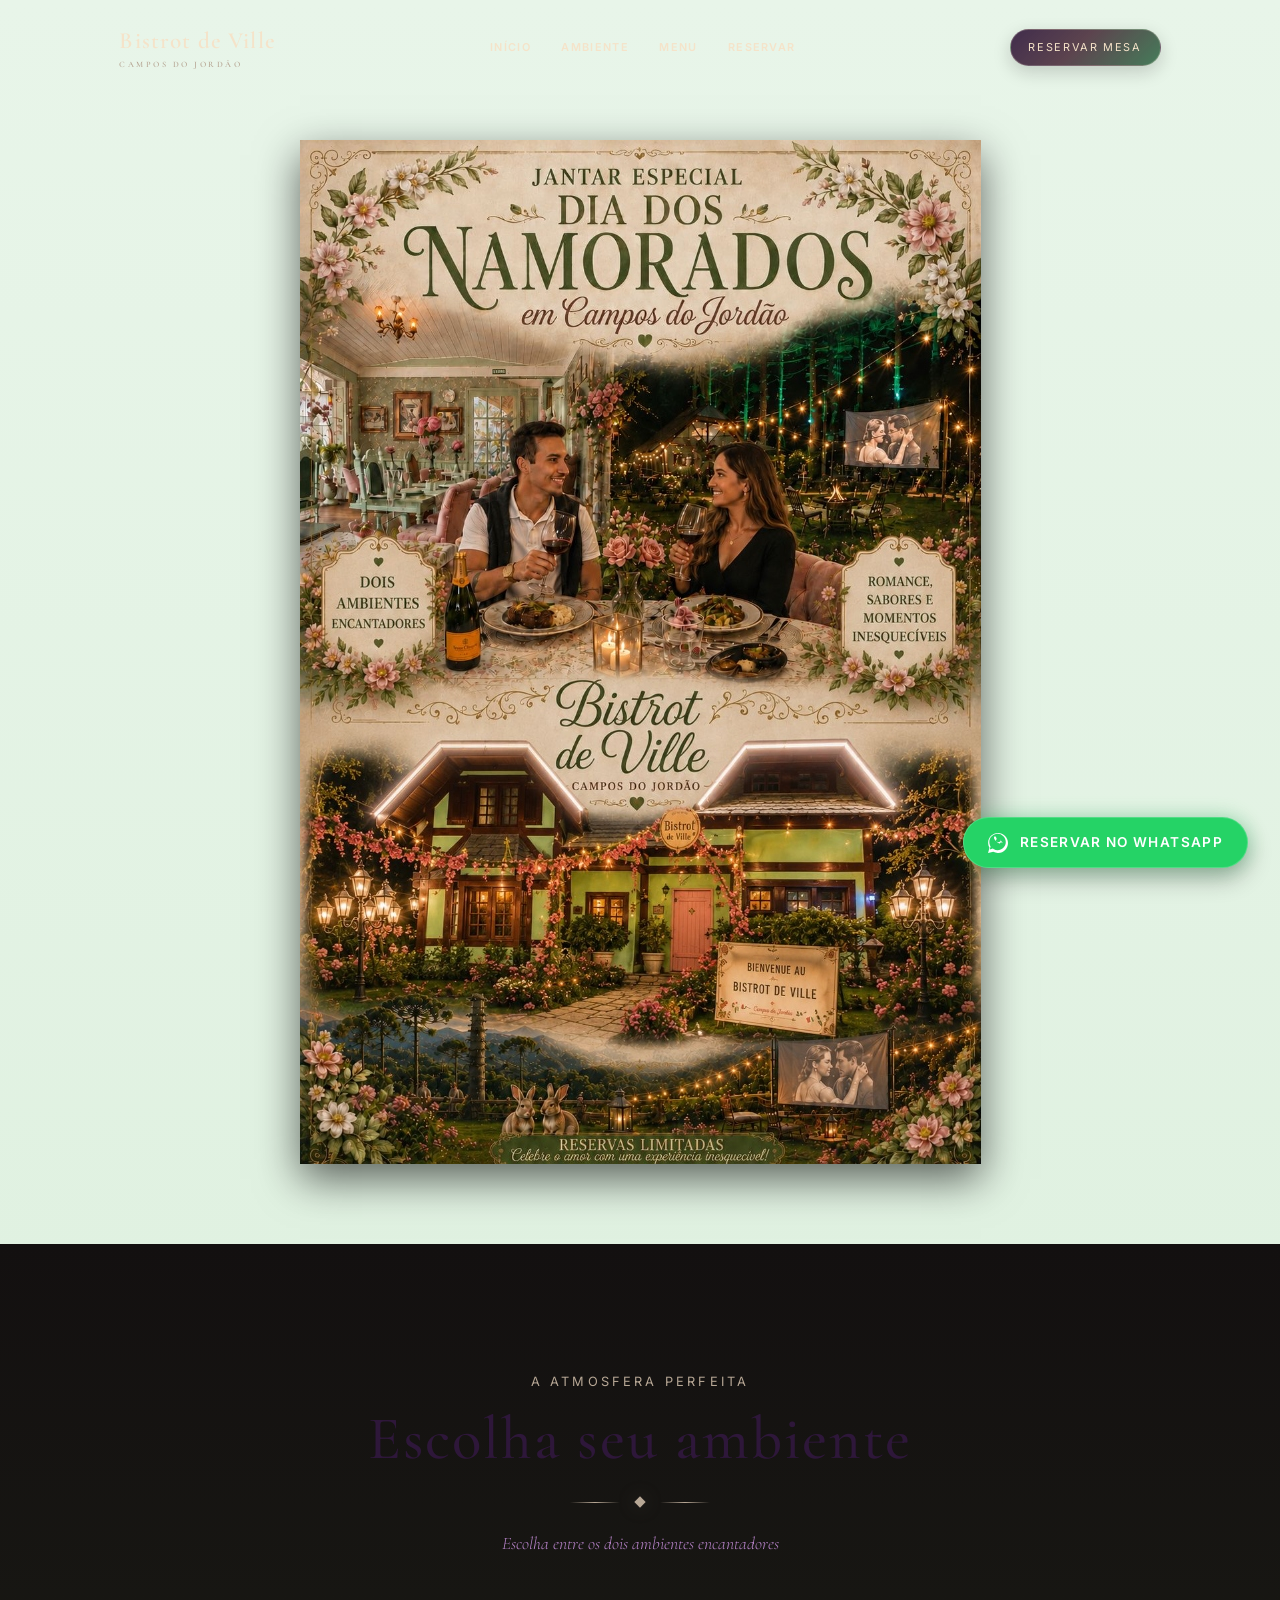
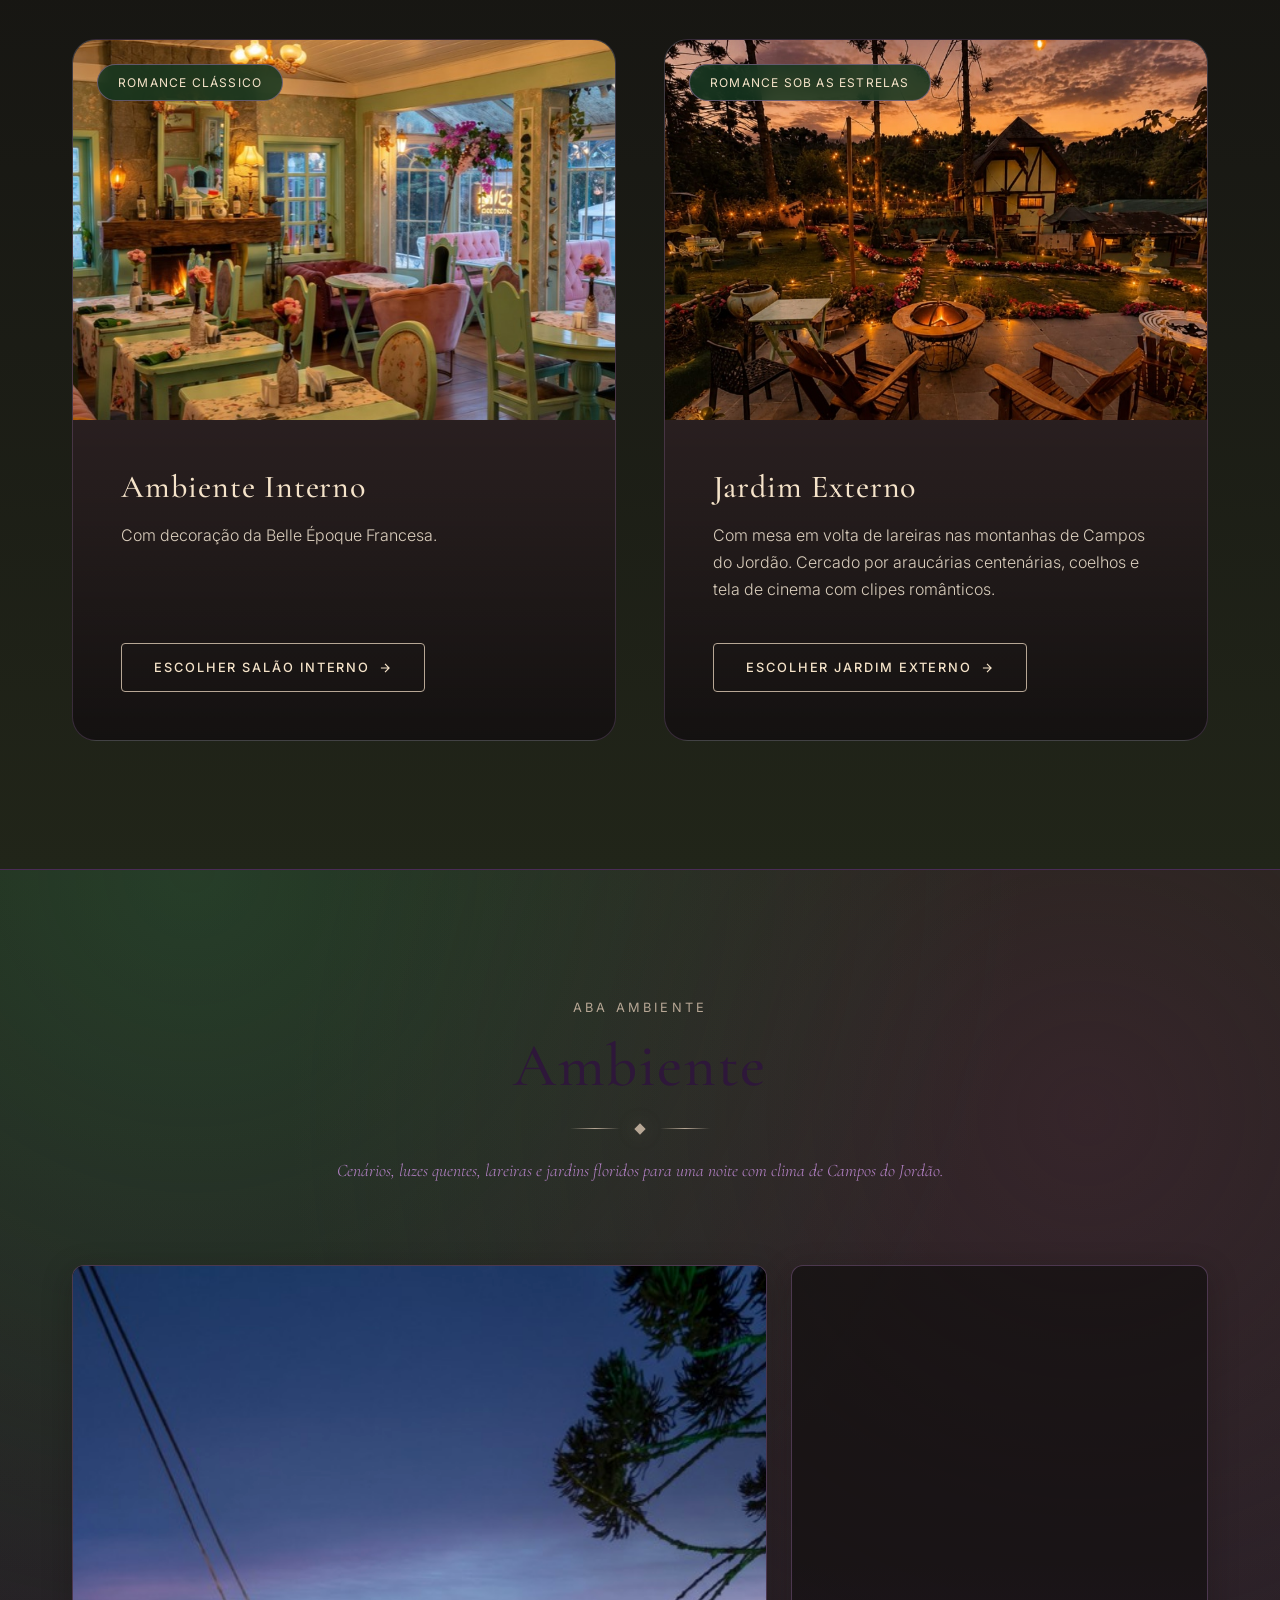
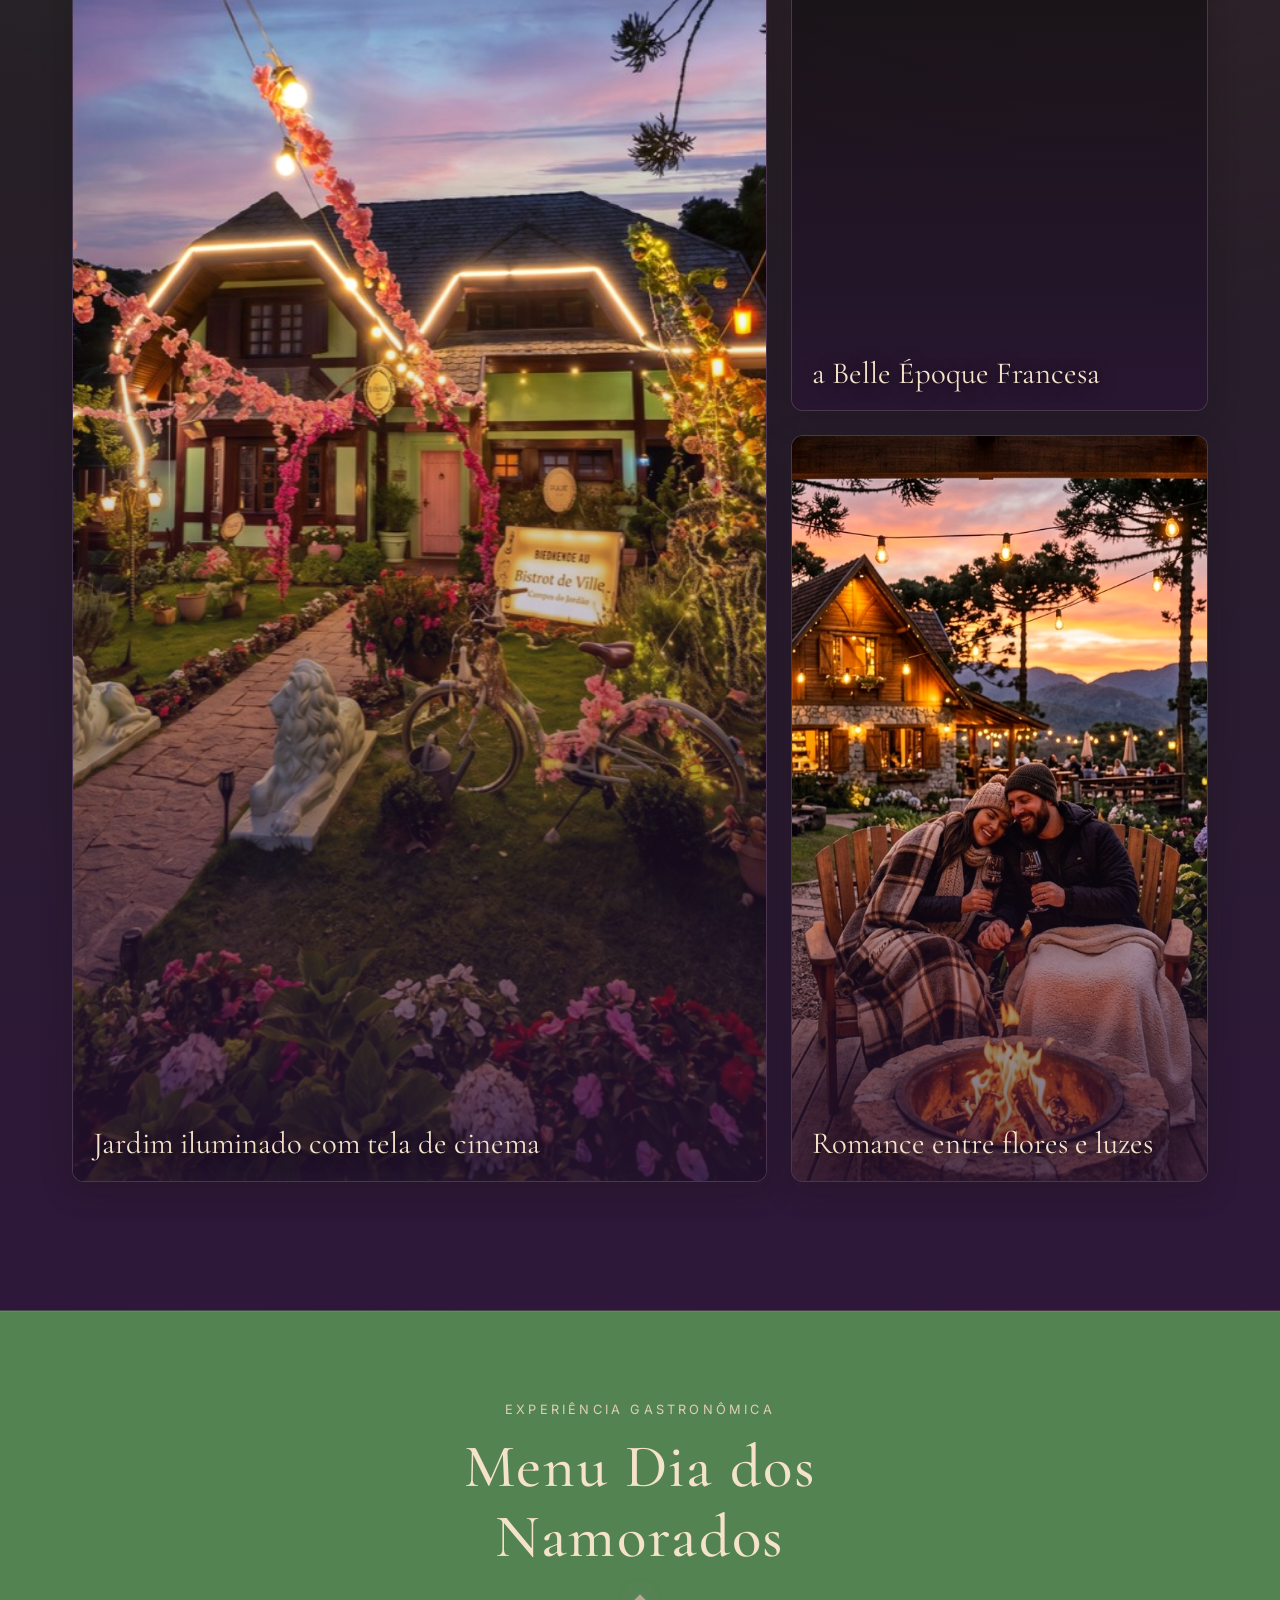
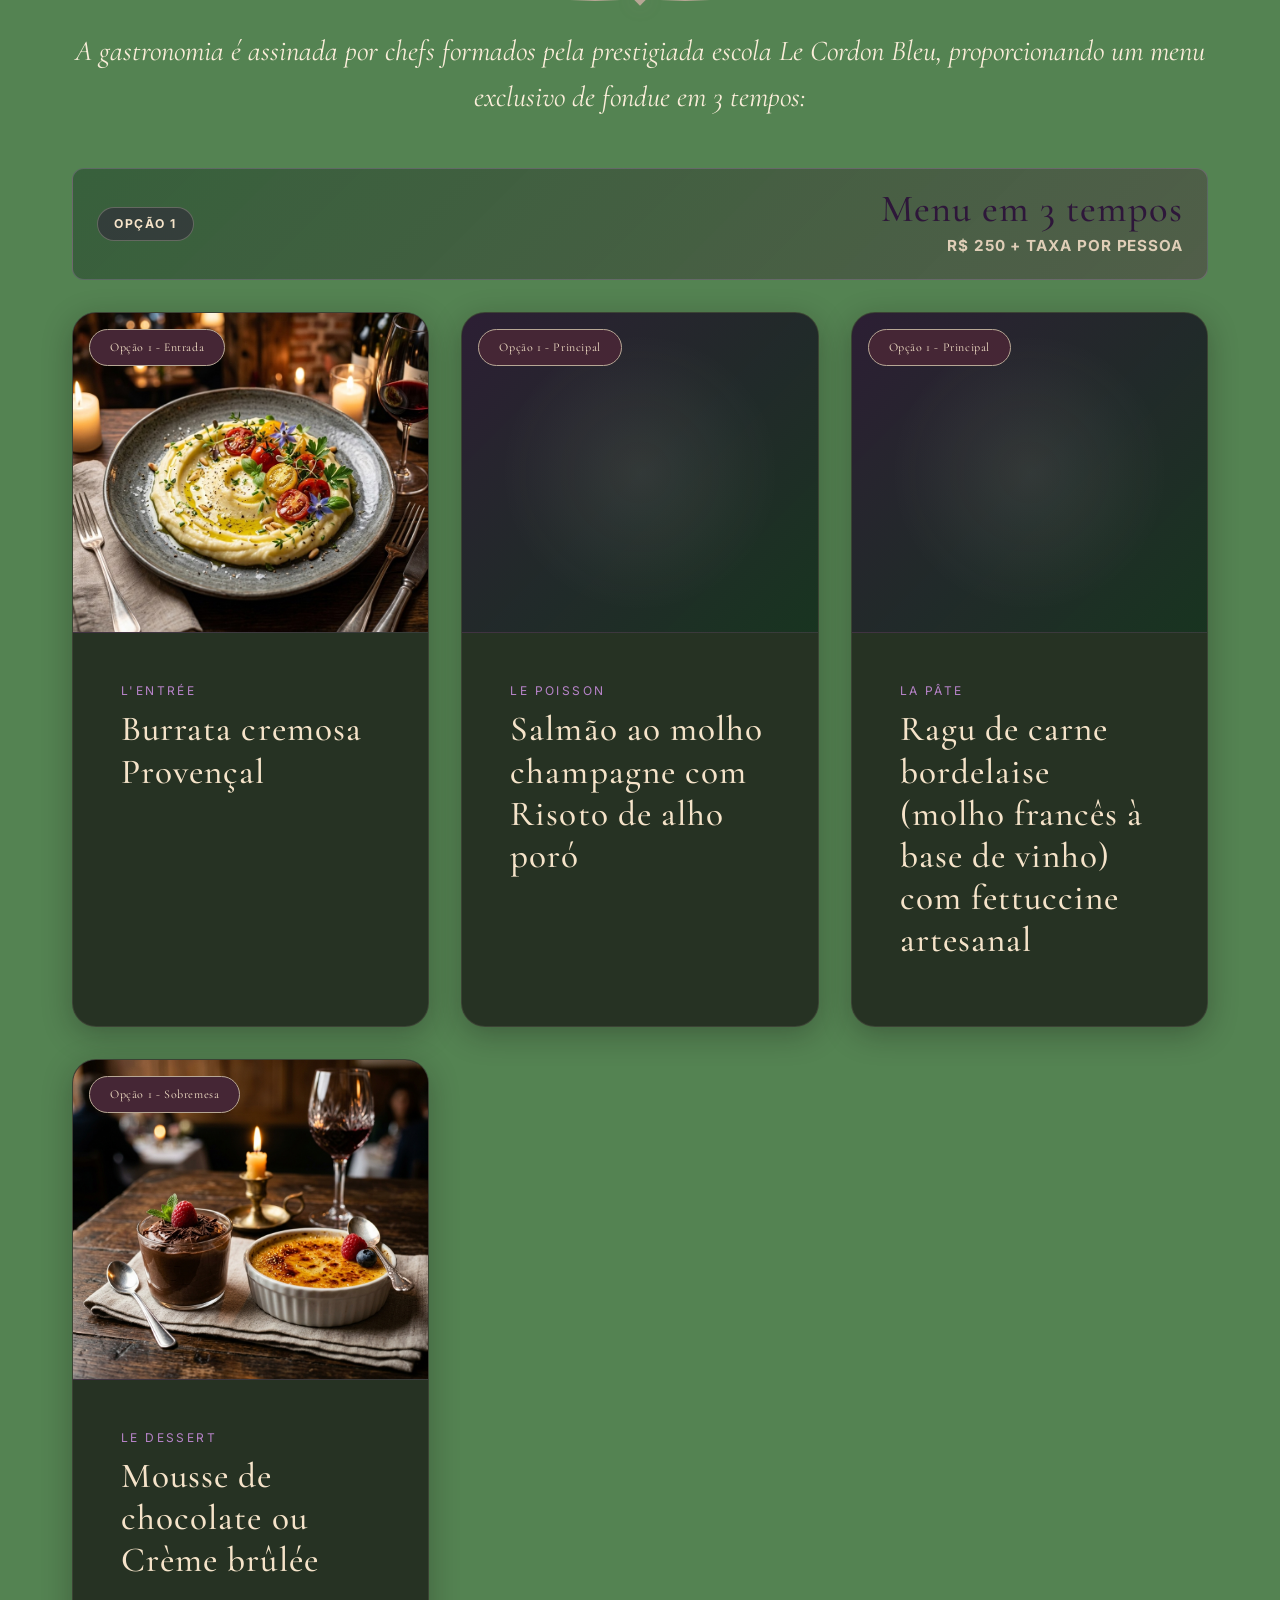
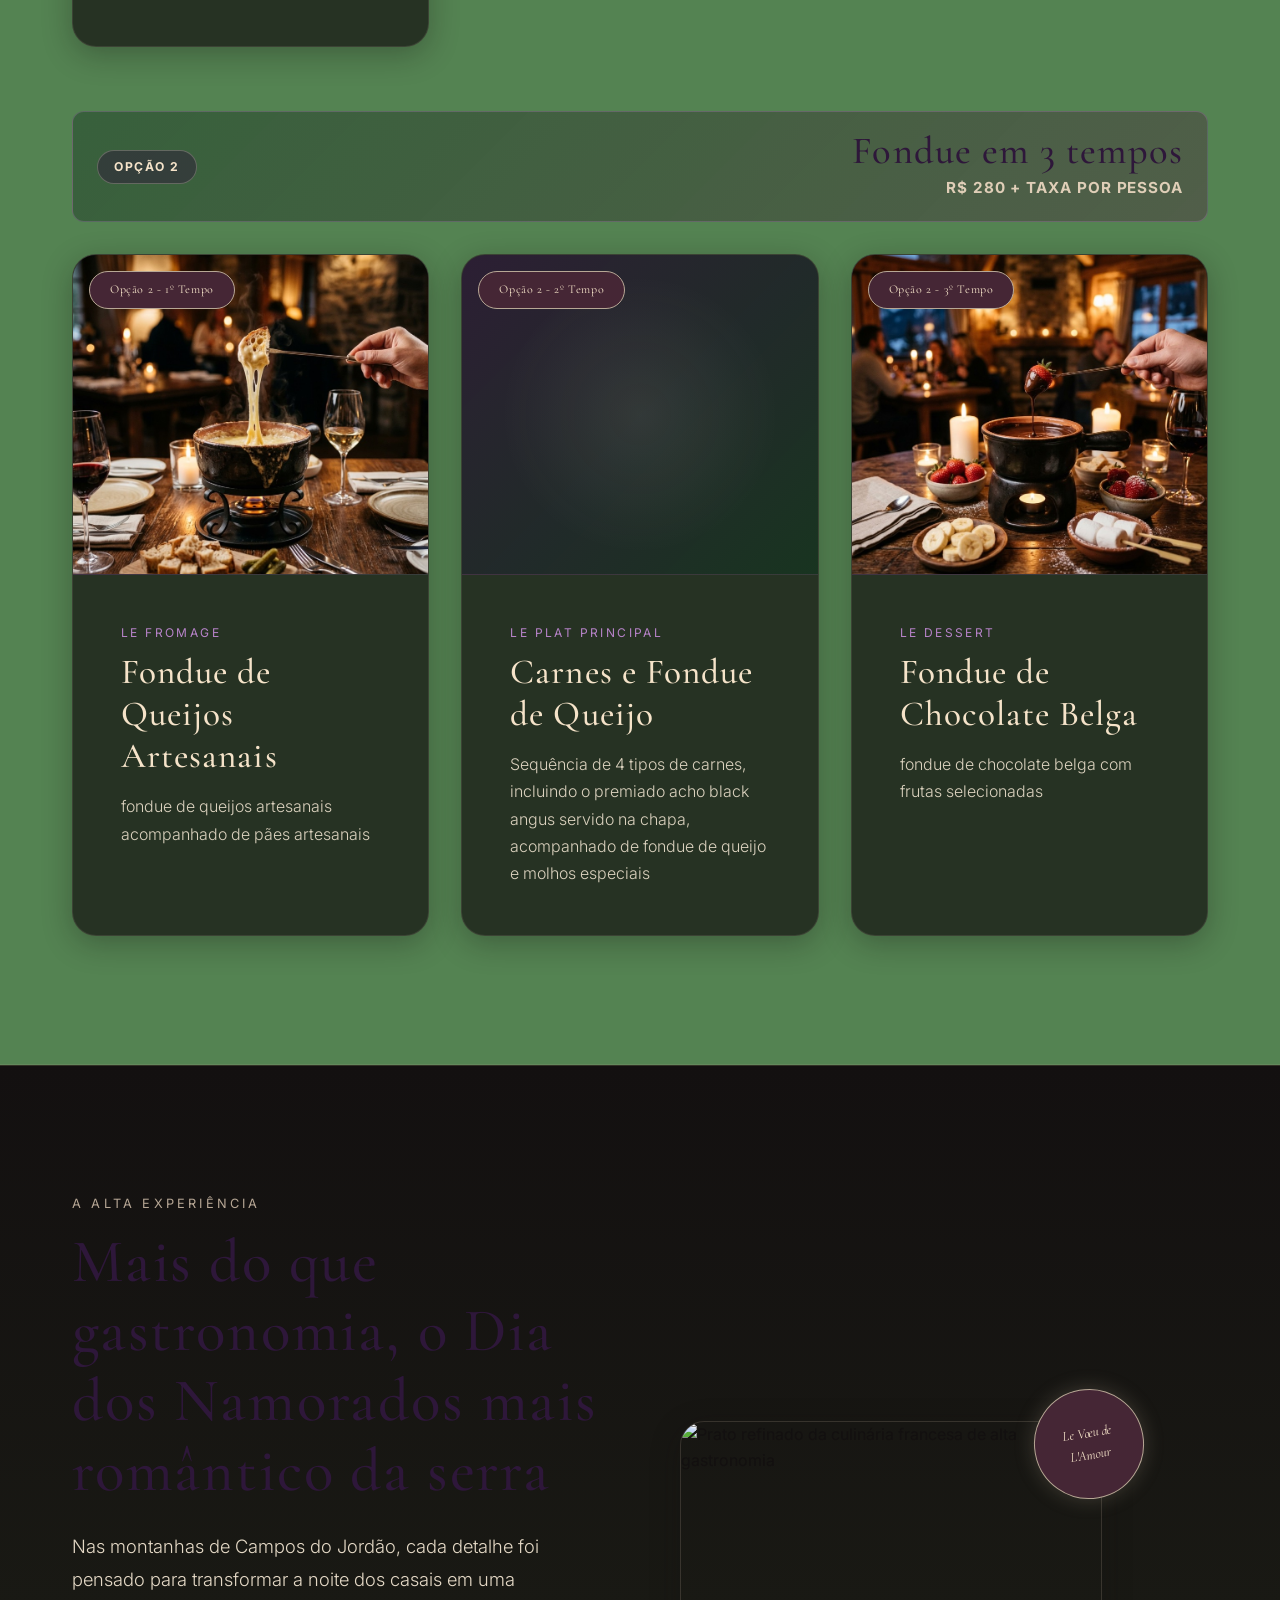
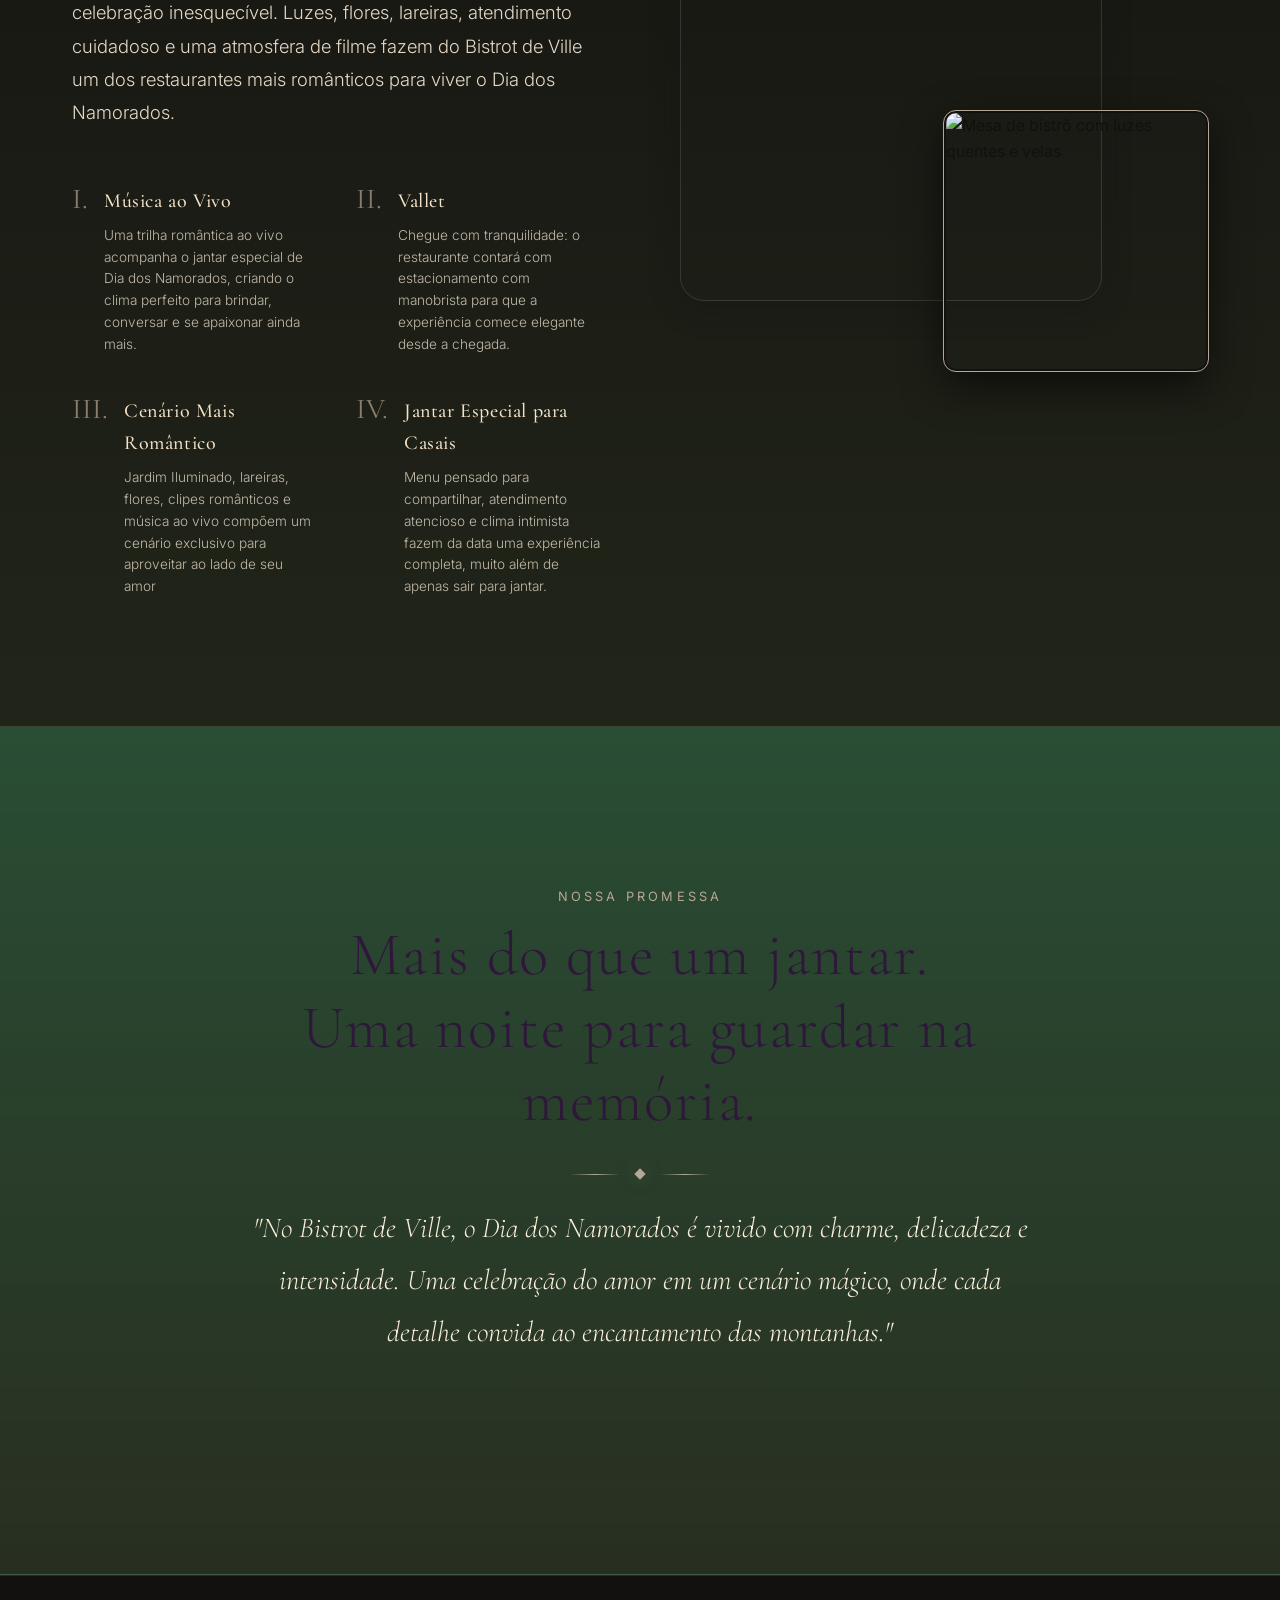
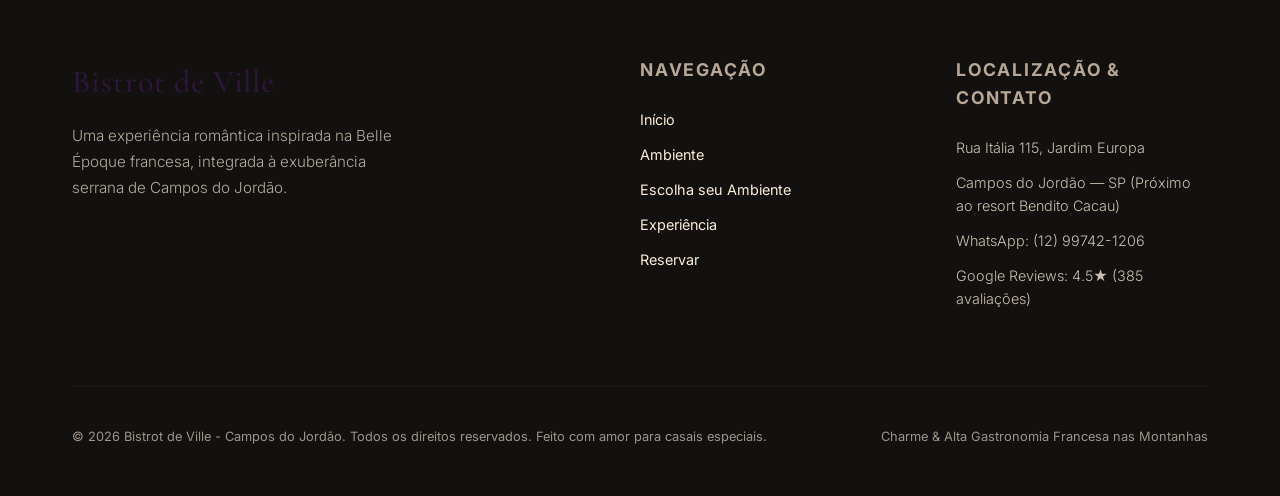
==== index.html @ 3bfc1c20 "content: update option 2 menu descriptions exactly as requested by client" ====
<!DOCTYPE html>
<html lang="pt-BR">

<head>
  <meta charset="UTF-8">
  <meta name="viewport" content="width=device-width, initial-scale=1.0">
  <meta name="description"
    content="Celebre o amor no Bistrot de Ville em Campos do Jordão. Jantar exclusivo de Dia dos Namorados com menu sofisticado francês, lareiras ao ar livre e ambientes encantadores. Garanta sua mesa.">
  <meta name="keywords"
    content="Bistrot de Ville, Campos do Jordão, Dia dos Namorados, Jantar Romântico, Restaurante Francês, Jantar de Casal, Reservas Bistrô">
  <meta name="author" content="Bistrot de Ville">
  <title>Dia dos Namorados no Bistrot de Ville — Campos do Jordão | Jantar Romântico Premium</title>

  <!-- Favicon -->
  <link rel="icon" type="image/png"
    href="data:image/svg+xml,<svg xmlns=%22http://www.w3.org/2000/svg%22 viewBox=%220 0 100 100%22><text y=%22.9em%22 font-size=%2290%22>🍷</text></svg>">

  <!-- CSS Stylesheet -->
  <link rel="stylesheet" href="styles.css">
</head>

<body>

  <!-- 1. Floating WhatsApp Contact Widget -->
  <a href="https://wa.me/5512997421206?text=Olá! Gostaria de reservar uma mesa para o jantar especial de Dia dos Namorados no Bistrot de Ville."
    class="whatsapp-widget" target="_blank" rel="noopener noreferrer" aria-label="Reservar mesa via WhatsApp"
    id="whatsappFloatingBtn">
    <svg class="whatsapp-icon" viewBox="0 0 24 24">
      <path
        d="M.057 24l1.687-6.163c-1.041-1.804-1.588-3.849-1.587-5.946C.06 5.348 5.397.01 12.008.01c3.202.001 6.212 1.246 8.477 3.514 2.266 2.268 3.507 5.28 3.505 8.484-.004 6.657-5.34 11.997-11.953 11.997-2.005-.001-3.973-.504-5.714-1.465L0 24zm6.59-4.846c1.6.95 3.188 1.449 4.825 1.451 5.436 0 9.86-4.42 9.864-9.852.002-2.63-1.023-5.101-2.887-6.967a9.741 9.741 0 0 0-6.972-2.883c-5.433 0-9.854 4.417-9.858 9.853-.002 2.062.54 3.738 1.493 5.34l-.988 3.606 3.692-.969zm11.233-6.993c-.3-.149-1.772-.875-2.046-.975-.274-.1-.474-.149-.674.15-.2.299-.774.975-.949 1.174-.175.199-.349.224-.649.075-.3-.15-1.265-.466-2.41-1.487-.893-.796-1.495-1.778-1.67-2.078-.175-.3-.018-.462.13-.61.134-.133.3-.349.449-.524.149-.175.199-.299.299-.499.1-.2.05-.375-.025-.524-.075-.15-.674-1.622-.924-2.224-.244-.589-.493-.509-.674-.518-.175-.008-.375-.01-.575-.01-.2 0-.524.075-.798.374-.274.3-.1.774-.1 1.623 0 .85.619 1.67.706 1.799.088.13 1.218 1.861 2.951 2.61.412.178.734.284.984.364.414.133.79.115 1.089.07.332-.05 1.772-.724 2.022-1.399.25-.674.25-1.248.175-1.398-.075-.149-.274-.249-.574-.398z" />
    </svg>
    <span class="whatsapp-text">Reservar no WhatsApp</span>
  </a>

  <!-- 2. Header & Navigation -->
  <header>
    <div class="container">
      <div class="logo">
        Bistrot de Ville
        <span>Campos do Jordão</span>
      </div>
      <nav class="main-nav" aria-label="Navegação principal">
        <a href="#heroSection">Início</a>
        <a href="#ambienteSection">Ambiente</a>
        <a href="#menuSection">Menu</a>
        <a href="#ambientSection">Reservar</a>
      </nav>
      <button class="btn-nav-reserve js-open-modal" id="navReserveBtn" data-ambient="Belle Époque (Interno)">
        Reservar Mesa
      </button>
    </div>
  </header>

  <!-- 3. Hero Section (First Fold) -->
  <section class="hero" id="heroSection">
    <div class="container" style="padding: 0; display: flex; justify-content: center;">
      <img src="assets/optimized/hero-poster.jpg" alt="Jantar Especial Dia dos Namorados em Campos do Jordão"
        class="hero-poster">
    </div>
  </section>

  <!-- 4. "Escolha seu Ambiente" Section -->
  <section class="section section-ambients reveal" id="ambientSection">
    <div class="container">
      <div class="section-title-wrapper">
        <span class="section-tag">A Atmosfera Perfeita</span>
        <h2>Escolha seu ambiente</h2>
        <div class="ornament">
          <div class="ornament-diamond"></div>
        </div>
        <p class="section-desc">
          Escolha entre os dois ambientes encantadores
        </p>
      </div>

      <div class="ambient-grid">
        <!-- Ambient 1: Belle Époque Classique -->
        <article class="ambient-card" id="ambientCardInternal">
          <div class="ambient-image-wrapper">
            <span class="ambient-badge">Romance Clássico</span>
            <img loading="lazy" decoding="async" src="assets/optimized/salao-belle-epoque.jpg"
              alt="Salão interno Belle Époque do Bistrot de Ville com lareira, lustres e mesas românticas"
              class="ambient-img">
          </div>
          <div class="ambient-content">
            <h3>Ambiente Interno</h3>
            <p class="ambient-description">
              Com decoração da Belle Époque Francesa.
            </p>
            <button class="btn-secondary js-open-modal" data-ambient="Belle Époque (Interno)" id="reserveInternalBtn">
              Escolher Salão Interno
              <svg viewBox="0 0 24 24">
                <path d="M5 12h14M12 5l7 7-7 7" />
              </svg>
            </button>
          </div>
        </article>

        <!-- Ambient 2: Garden Cozy Terrace with Fireplaces -->
        <article class="ambient-card" id="ambientCardExternal">
          <div class="ambient-image-wrapper">
            <span class="ambient-badge">Romance Sob as Estrelas</span>
            <img loading="lazy" decoding="async" src="assets/optimized/novo-jardim-externo.jpg"
              alt="Jardim com lareira do Bistrot de Ville ao pôr do sol, luzes e flores" class="ambient-img">
          </div>
          <div class="ambient-content">
            <h3>Jardim Externo</h3>
            <p class="ambient-description">
              Com mesa em volta de lareiras nas montanhas de Campos do Jordão. Cercado por araucárias centenárias,
              coelhos e tela de cinema com clipes românticos.
            </p>
            <button class="btn-secondary js-open-modal" data-ambient="Jardim com Lareira (Externo)"
              id="reserveExternalBtn">
              Escolher Jardim Externo
              <svg viewBox="0 0 24 24">
                <path d="M5 12h14M12 5l7 7-7 7" />
              </svg>
            </button>
          </div>
        </article>
      </div>
    </div>
  </section>

  <!-- 5. Aba Ambiente: Galeria de Imagens -->
  <section class="section section-ambiente-gallery reveal" id="ambienteSection">
    <div class="container">
      <div class="section-title-wrapper">
        <span class="section-tag">Aba Ambiente</span>
        <h2>Ambiente</h2>
        <div class="ornament">
          <div class="ornament-diamond"></div>
        </div>
        <p class="section-desc">
          Cenários, luzes quentes, lareiras e jardins floridos para uma noite com clima de Campos do Jordão.
        </p>
      </div>

      <div class="ambiente-gallery">
        <figure class="ambiente-photo ambiente-photo-large">
          <img loading="lazy" decoding="async" src="assets/optimized/ambiente-jardim.jpg"
            alt="Jardim do Bistrot de Ville ao pôr do sol com luzes, flores e lareira central">
          <figcaption>Jardim iluminado com tela de cinema</figcaption>
        </figure>
        <figure class="ambiente-photo">
          <img loading="lazy" decoding="async" src="assets/optimized/ambiente-lareira.jpg"
            alt="Casal brindando vinho em poltronas no jardim com lareira acesa">
          <figcaption>a Belle Époque Francesa</figcaption>
        </figure>
        <figure class="ambiente-photo">
          <img loading="lazy" decoding="async" src="assets/optimized/casal-jardim.jpg"
            alt="Área externa romântica do Bistrot de Ville com casal, flores e luzes">
          <figcaption>Romance entre flores e luzes</figcaption>
        </figure>
      </div>
    </div>
  </section>

  <!-- 5. Menu Especial de Dia dos Namorados -->
  <section class="section section-menu reveal" id="menuSection">
    <div class="container">
      <div class="section-title-wrapper">
        <span class="section-tag">Experiência Gastronômica</span>
        <h2>Menu Dia dos Namorados</h2>
        <div class="ornament">
          <div class="ornament-diamond"></div>
        </div>
      </div>
      <p class="menu-subtitle">A gastronomia é assinada por chefs formados pela prestigiada escola Le Cordon Bleu,
        proporcionando um menu exclusivo de fondue em 3 tempos:</p>

      <div class="menu-region">
        <div class="menu-region-header">
          <span>Opção 1</span>
          <div>
            <h3>Menu em 3 tempos</h3>
            <p>R$ 250 + taxa por pessoa</p>
          </div>
        </div>

        <div class="menu-grid">
          <!-- 1. Entrada (1º Tempo) -->
          <article class="menu-card" id="menuCardEntrada">
            <div class="menu-image-wrapper">
              <span class="menu-course-badge">Opção 1 - Entrada</span>
              <img loading="lazy" decoding="async" src="assets/optimized/entrada.jpg"
                alt="Batata cremosa Provençal servida com tomates cereja assados" class="menu-img">
            </div>
            <div class="menu-content">
              <span class="menu-course-tag">L'Entrée</span>
              <h3>Burrata cremosa Provençal</h3>
            </div>
          </article>

          <!-- 2. Opção de Peixe -->
          <article class="menu-card" id="menuCardSalmao">
            <div class="menu-image-wrapper">
              <span class="menu-course-badge">Opção 1 - Principal</span>
              <img loading="lazy" decoding="async" src="assets/optimized/prato-salmao.jpg"
                alt="Prato de salmão servido com guarnições delicadas" class="menu-img">
            </div>
            <div class="menu-content">
              <span class="menu-course-tag">Le Poisson</span>
              <h3>Salmão ao molho champagne com Risoto de alho poró</h3>
            </div>
          </article>

          <!-- 3. Opção de Massa -->
          <article class="menu-card" id="menuCardRagu">
            <div class="menu-image-wrapper">
              <span class="menu-course-badge">Opção 1 - Principal</span>
              <img loading="lazy" decoding="async" src="assets/optimized/prato-ragu.jpg"
                alt="Massa artesanal ao ragu servida em prato refinado" class="menu-img">
            </div>
            <div class="menu-content">
              <span class="menu-course-tag">La Pâte</span>
              <h3>Ragu de carne bordelaise (molho francês à base de vinho) com fettuccine artesanal</h3>
            </div>
          </article>

          <!-- 4. Sobremesa -->
          <article class="menu-card" id="menuCardSobremesa1">
            <div class="menu-image-wrapper">
              <span class="menu-course-badge">Opção 1 - Sobremesa</span>
              <img loading="lazy" decoding="async" src="assets/sobremesa.png" alt="Mousse de chocolate ou Crème brûlée"
                class="menu-img">
            </div>
            <div class="menu-content">
              <span class="menu-course-tag">Le Dessert</span>
              <h3>Mousse de chocolate ou Crème brûlée</h3>
            </div>
          </article>
        </div>
      </div>

      <div class="menu-region">
        <div class="menu-region-header">
          <span>Opção 2</span>
          <div>
            <h3>Fondue em 3 tempos</h3>
            <p>R$ 280 + taxa por pessoa</p>
          </div>
        </div>

        <div class="menu-grid">

          <!-- 1. Fondue de Queijo -->
          <article class="menu-card" id="menuCardFondueQueijo">
            <div class="menu-image-wrapper">
              <span class="menu-course-badge">Opção 2 - 1º Tempo</span>
              <img loading="lazy" decoding="async" src="assets/optimized/fondue-queijo.jpg"
                alt="Fondue de queijo cremoso servido à mesa" class="menu-img">
            </div>
            <div class="menu-content">
              <span class="menu-course-tag">Le Fromage</span>
              <h3>Fondue de Queijos Artesanais</h3>
              <p class="menu-desc">fondue de queijos artesanais acompanhado de pães artesanais</p>
            </div>
          </article>

          <!-- 2. Prato Principal (2º Tempo) -->
          <article class="menu-card" id="menuCardPrincipal">
            <div class="menu-image-wrapper">
              <span class="menu-course-badge">Opção 2 - 2º Tempo</span>
              <img loading="lazy" decoding="async" src="assets/optimized/prato-carne.jpg"
                alt="Sequência de carnes com ancho black angus na chapa e fondue de queijo" class="menu-img">
            </div>
            <div class="menu-content">
              <span class="menu-course-tag">Le Plat Principal</span>
              <h3>Carnes e Fondue de Queijo</h3>
              <p class="menu-desc">Sequência de 4 tipos de carnes, incluindo o premiado acho black angus servido na chapa, acompanhado de fondue de queijo e molhos especiais</p>
            </div>
          </article>

          <!-- 3. Sobremesa (3º Tempo) -->
          <article class="menu-card" id="menuCardSobremesa">
            <div class="menu-image-wrapper">
              <span class="menu-course-badge">Opção 2 - 3º Tempo</span>
              <img loading="lazy" decoding="async" src="assets/optimized/sobremesa-fondue.jpg"
                alt="Fondue de chocolate belga com frutas selecionadas" class="menu-img">
            </div>
            <div class="menu-content">
              <span class="menu-course-tag">Le Dessert</span>
              <h3>Fondue de Chocolate Belga</h3>
              <p class="menu-desc">fondue de chocolate belga com frutas selecionadas</p>
            </div>
          </article>
        </div>
      </div>
    </div>
  </section>

  <!-- 5. Sensorial Experience Section -->
  <section class="section section-sensorial reveal" id="sensorialSection">
    <div class="container">
      <div class="sensorial-row">

        <!-- Text details -->
        <div class="sensorial-content-side">
          <span class="section-tag">A Alta Experiência</span>
          <h2 class="sensorial-title">Mais do que gastronomia, o Dia dos Namorados mais romântico da serra</h2>
          <p class="sensorial-text">
            Nas montanhas de Campos do Jordão, cada detalhe foi pensado para transformar a noite dos casais em uma
            celebração inesquecível. Luzes, flores, lareiras, atendimento cuidadoso e uma atmosfera de filme fazem do
            Bistrot de Ville um dos restaurantes mais românticos para viver o Dia dos Namorados.
          </p>

          <div class="sensorial-features-grid">
            <div class="sensorial-feature-card">
              <span class="feature-number">I.</span>
              <div class="feature-info">
                <h4>Música ao Vivo</h4>
                <p>Uma trilha romântica ao vivo acompanha o jantar especial de Dia dos Namorados, criando o clima
                  perfeito para brindar, conversar e se apaixonar ainda mais.</p>
              </div>
            </div>

            <div class="sensorial-feature-card">
              <span class="feature-number">II.</span>
              <div class="feature-info">
                <h4>Vallet</h4>
                <p>Chegue com tranquilidade: o restaurante contará com estacionamento com manobrista para que a
                  experiência comece elegante desde a chegada.</p>
              </div>
            </div>

            <div class="sensorial-feature-card">
              <span class="feature-number">III.</span>
              <div class="feature-info">
                <h4>Cenário Mais Romântico</h4>
                <p>Jardim Iluminado, lareiras, flores, clipes românticos e
                  música ao vivo compõem um cenário exclusivo para aproveitar ao lado de seu amor</p>
              </div>
            </div>

            <div class="sensorial-feature-card">
              <span class="feature-number">IV.</span>
              <div class="feature-info">
                <h4>Jantar Especial para Casais</h4>
                <p>Menu pensado para compartilhar, atendimento atencioso e clima intimista fazem da data uma experiência
                  completa, muito além de apenas sair para jantar.</p>
              </div>
            </div>
          </div>
        </div>

        <!-- Visual Collages -->
        <div class="sensorial-media-side">
          <div class="sensorial-image-collage">
            <img loading="lazy" decoding="async"
              src="https://images.unsplash.com/photo-1414235077428-338989a2e8c0?auto=format&fit=crop&q=80&w=1000"
              alt="Prato refinado da culinária francesa de alta gastronomia" class="collage-img-main">
            <img loading="lazy" decoding="async"
              src="https://images.unsplash.com/photo-1543007630-9710e4a00a20?auto=format&fit=crop&q=80&w=800"
              alt="Mesa de bistrô com luzes quentes e velas" class="collage-img-floating">
            <div class="sensorial-badge">
              Le Vœu de L'Amour
            </div>
          </div>
        </div>

      </div>
    </div>
  </section>

  <!-- 6. Emotional Promise Section -->
  <section class="section section-promise reveal" id="promiseSection">
    <div class="container">
      <div class="promise-content">
        <span class="section-tag">Nossa Promessa</span>
        <h3>Mais do que um jantar.<br>Uma noite para guardar na memória.</h3>
        <div class="ornament">
          <div class="ornament-diamond"></div>
        </div>
        <p class="promise-text">
          "No Bistrot de Ville, o Dia dos Namorados é vivido com charme, delicadeza e intensidade. Uma celebração do
          amor em um cenário mágico, onde cada detalhe convida ao encantamento das montanhas."
        </p>
      </div>
    </div>
  </section>

  <!-- 8. Interactive Multi-Step Reservation Modal -->
  <div class="modal-overlay" id="bookingModal" aria-hidden="true" role="dialog">
    <div class="modal-card">
      <button class="modal-close-btn" id="closeModal" aria-label="Fechar formulário de reserva">
        <svg width="24" height="24" fill="none" stroke="currentColor" stroke-width="2" viewBox="0 0 24 24">
          <path d="M18 6L6 18M6 6l12 12" />
        </svg>
      </button>

      <div class="modal-header">
        <h3>Sua Reserva</h3>
        <p>Vivencie momentos únicos nas montanhas</p>

        <!-- Step Indicator dots -->
        <div class="modal-progress">
          <div class="progress-step active" data-step="1">1</div>
          <div class="progress-step" data-step="2">2</div>
          <div class="progress-step" data-step="3">✓</div>
        </div>
      </div>

      <div class="modal-body">

        <!-- STEP 1: Ambient, Date & Guests -->
        <div class="form-step active" data-step="1">
          <div class="form-group">
            <label>Selecione a Experiência Desejada</label>
            <div class="modal-ambient-picker">
              <div class="ambient-option selected" data-ambient="Belle Époque (Interno)" id="pickerInternal">
                <h4>Belle Époque</h4>
                <p>Salão interno sofisticado à luz de velas</p>
              </div>
              <div class="ambient-option" data-ambient="Jardim com Lareira (Externo)" id="pickerExternal">
                <h4>Jardim Externo</h4>
                <p>Mesa com lareira ecológica e araucárias</p>
              </div>
            </div>
          </div>

          <div class="form-group">
            <label for="bookingDate">Data de Preferência</label>
            <select id="bookingDate" class="input-style">
              <option value="12 de Junho (Sexta-feira) - Jantar Namorados">12 de Junho (Dia dos Namorados) - ESGOTANDO
              </option>
              <option value="13 de Junho (Sábado) - Jantar Especial">13 de Junho (Jantar Especial de Fim de Semana)
              </option>
            </select>
          </div>

          <div class="form-group">
            <label for="bookingTime">Horário do Jantar</label>
            <select id="bookingTime" class="input-style">
              <option value="19:00">19:00 (Acolhimento ao Pôr do Sol)</option>
              <option value="21:15">21:15 (Jantar sob a luz da lua)</option>
            </select>
          </div>

          <div class="form-group">
            <label for="bookingGuests">Número de Convidados</label>
            <select id="bookingGuests" class="input-style">
              <option value="2 pessoas (Casal)">Apenas Casal (Recomendado)</option>
              <option value="1 pessoa">Mesa individual</option>
              <option value="4 pessoas">Mesa Dupla de Casal (4 pessoas)</option>
            </select>
          </div>
        </div>

        <!-- STEP 2: Contact Info -->
        <div class="form-step" data-step="2">
          <div class="form-group">
            <label for="userName">Nome Completo</label>
            <input type="text" id="userName" class="input-style" placeholder="Digite seu nome completo" required>
          </div>

          <div class="form-group">
            <label for="userPhone">WhatsApp de Contato</label>
            <input type="tel" id="userPhone" class="input-style" placeholder="(00) 90000-0000" required>
          </div>

          <div class="form-group">
            <label for="userWishes">Solicitação Especial ou Alergias (Opcional)</label>
            <textarea id="userWishes" class="input-style" rows="3"
              placeholder="Ex: Pedido de casamento surpresa, intolerância a glúten, preferência por mesa de canto..."></textarea>
          </div>
        </div>

        <!-- STEP 3: Reservation Confirmed Screen -->
        <div class="form-step" data-step="3">
          <div class="success-screen">
            <div class="success-icon">
              <svg width="32" height="32" fill="none" stroke="currentColor" stroke-width="2.5" viewBox="0 0 24 24">
                <path d="M20 6L9 17l-5-5" />
              </svg>
            </div>
            <h4>Demande Reçue!</h4>
            <p>Sua pré-reserva romântica para o Dia dos Namorados foi recebida com sucesso e enviada ao nosso Maître d'.
            </p>

            <div class="booking-summary">
              <div class="summary-row">
                <span class="summary-label">Convidado:</span>
                <span class="summary-val" id="receiptName">Mateus Lima</span>
              </div>
              <div class="summary-row">
                <span class="summary-label">WhatsApp:</span>
                <span class="summary-val" id="receiptPhone">(11) 99999-9999</span>
              </div>
              <div class="summary-row">
                <span class="summary-label">Atmosfera:</span>
                <span class="summary-val" id="receiptAmbient">Jardim Externo</span>
              </div>
              <div class="summary-row">
                <span class="summary-label">Horário:</span>
                <span class="summary-val" id="receiptTime">19:30</span>
              </div>
            </div>

            <p style="font-size: 0.85rem; color: var(--dourado);">
              Entraremos em contato via WhatsApp nas próximas 2 horas para formalizar o envio do convite e validar os
              detalhes do seu menu de 5 tempos. Prepare-se para uma noite mágica.
            </p>
          </div>
        </div>

      </div>

      <!-- Modal Actions Footer -->
      <div class="modal-footer" id="modalFooter">
        <button class="btn-back" id="btnBack" style="display: none;">Voltar</button>
        <button class="btn-primary btn-next" id="btnNext">Próximo Passo</button>
      </div>
    </div>
  </div>

  <!-- 9. Footer Section -->
  <footer>
    <div class="container">
      <div class="footer-grid">
        <div class="footer-brand">
          <h4>Bistrot de Ville</h4>
          <p>
            Uma experiência romântica inspirada na Belle Époque francesa, integrada à exuberância serrana de Campos do
            Jordão.
          </p>
        </div>

        <div class="footer-links">
          <h5>Navegação</h5>
          <ul>
            <li><a href="#heroSection">Início</a></li>
            <li><a href="#ambienteSection">Ambiente</a></li>
            <li><a href="#ambientSection">Escolha seu Ambiente</a></li>
            <li><a href="#sensorialSection">Experiência</a></li>
            <li><a href="#ambientSection">Reservar</a></li>
          </ul>
        </div>

        <div class="footer-contact">
          <h5>Localização & Contato</h5>
          <p>Rua Itália 115, Jardim Europa</p>
          <p>Campos do Jordão — SP (Próximo ao resort Bendito Cacau)</p>
          <p>WhatsApp: (12) 99742-1206</p>
          <p>Google Reviews: 4.5★ (385 avaliações)</p>
        </div>
      </div>

      <div class="footer-bottom">
        <p>&copy; 2026 Bistrot de Ville - Campos do Jordão. Todos os direitos reservados. Feito com amor para casais
          especiais.</p>
        <p>Charme & Alta Gastronomia Francesa nas Montanhas</p>
      </div>
    </div>
  </footer>

  <!-- JS Logic -->
  <script src="app.js"></script>
</body>

</html>
---- styles.css ----
/* 
   Bistrot de Ville - Campos do Jordão
   Premium Valentine's Day Campaign Landing Page Stylesheet
   Designed with custom high-end aesthetics, French editorial typography, and romantic gold & velvet tones.
*/

/* --- Google Fonts --- */
@import url('https://fonts.googleapis.com/css2?family=Cormorant+Garamond:ital,wght@0,300;0,400;0,500;0,600;0,700;1,300;1,400;1,500;1,600&family=Inter:wght@300;400;500;600;700&display=swap');

/* --- Custom Variables & Theme --- */
:root {
  /* Color Palette */
  --creme-papel: #F5E3C9;
  --creme-claro: #FAEDD9;
  --verde-bistro-escuro: #212519;
  --verde-frances: #12351F;
  --verde-jardim: #2F6B45;
  --verde-oliva: #6F654F;
  --roxo-romantico: #452635;
  --roxo-lavanda: #B783C9;
  --roxo-profundo: #2E173A;
  --marrom-paris: #5E4B3E;
  --preto-vinho: #131010;
  --dourado: #B7A795;
  --dourado-brilhante: #DFCEB7;
  
  /* Fonts */
  --font-serif: 'Cormorant Garamond', Georgia, serif;
  --font-sans: 'Inter', -apple-system, BlinkMacSystemFont, "Segoe UI", Roboto, Helvetica, Arial, sans-serif;
  
  /* Spacing & Borders */
  --radius-sm: 4px;
  --radius-md: 12px;
  --radius-lg: 24px;
  --transition-smooth: all 0.4s cubic-bezier(0.16, 1, 0.3, 1);
  --shadow-warm: 0 8px 30px rgba(19, 16, 16, 0.3);
  --shadow-glow: 0 0 20px rgba(183, 167, 149, 0.25);
}

/* --- Base Resets & Global Styles --- */
*, *::before, *::after {
  box-sizing: border-box;
  margin: 0;
  padding: 0;
}

html {
  scroll-behavior: smooth;
  font-size: 16px;
  background-color: var(--preto-vinho);
  color: var(--creme-claro);
  overflow-x: hidden;
}

body {
  font-family: var(--font-sans);
  line-height: 1.6;
  -webkit-font-smoothing: antialiased;
  background: linear-gradient(180deg, #e8f5e9 0%, #c8e6c9 50%, #a5d6a7 100%);
  color: var(--preto-vinho);
}

h1, h2, h3, h4 {
  font-family: var(--font-serif);
  font-weight: 500;
  letter-spacing: 0.03em;
  color: var(--roxo-profundo);
}

a {
  color: inherit;
  text-decoration: none;
  transition: var(--transition-smooth);
}

button, input, select, textarea {
  font-family: inherit;
}

img {
  max-width: 100%;
  height: auto;
  display: block;
}

.container {
  max-width: 1200px;
  margin: 0 auto;
  padding: 0 2rem;
  position: relative;
  z-index: 2;
}

/* --- Golden Ornaments & Divider --- */
.ornament {
  display: flex;
  align-items: center;
  justify-content: center;
  gap: 1rem;
  margin: 1.5rem 0;
}

.ornament::before, .ornament::after {
  content: '';
  height: 1px;
  width: 50px;
  background: linear-gradient(90deg, transparent, var(--dourado), transparent);
}

.ornament-diamond {
  width: 8px;
  height: 8px;
  background-color: var(--dourado);
  transform: rotate(45deg);
  box-shadow: var(--shadow-glow);
}

/* --- Interactive Floating WhatsApp Widget --- */
.whatsapp-widget {
  position: fixed;
  bottom: 2rem;
  right: 2rem;
  z-index: 100;
  background: #25d366; /* Standard WhatsApp Green for maximum brand recognition */
  color: #ffffff;
  padding: 0.85rem 1.5rem;
  border-radius: 50px;
  display: flex;
  align-items: center;
  gap: 0.75rem;
  box-shadow: 0 10px 25px rgba(0, 0, 0, 0.3), 0 0 20px rgba(37, 211, 102, 0.3);
  cursor: pointer;
  transition: var(--transition-smooth);
  border: 1px solid rgba(255, 255, 255, 0.2);
}

.whatsapp-widget:hover {
  transform: translateY(-4px);
  background: #20ba59;
  box-shadow: 0 15px 30px rgba(0, 0, 0, 0.4), 0 0 25px rgba(37, 211, 102, 0.5);
  color: #ffffff;
}

.whatsapp-icon {
  width: 20px;
  height: 20px;
  fill: currentColor;
}

.whatsapp-text {
  font-family: var(--font-sans);
  font-size: 0.85rem;
  font-weight: 600;
  text-transform: uppercase;
  letter-spacing: 0.1em;
}

/* --- Header & Navigation --- */
header {
  position: fixed;
  top: 0;
  left: 0;
  width: 100%;
  padding: 1rem 0;
  z-index: 10;
  transition: var(--transition-smooth);
}

header .container {
  display: flex;
  justify-content: space-between;
  align-items: center;
  gap: 1.1rem;
  width: calc(100% - 3rem);
  max-width: 1080px;
  padding: 0.38rem 1.15rem;
  border: 1px solid transparent;
  border-radius: 999px;
  transition: var(--transition-smooth);
}

header.scrolled {
  padding: 0.55rem 0;
}

header.scrolled .container {
  background:
    linear-gradient(135deg, rgba(18, 53, 31, 0.52), rgba(47, 107, 69, 0.3)),
    rgba(250, 237, 217, 0.03);
  border-color: rgba(156, 219, 178, 0.2);
  box-shadow: 0 10px 26px rgba(0, 0, 0, 0.16);
  backdrop-filter: blur(26px) saturate(1.45);
  -webkit-backdrop-filter: blur(26px) saturate(1.45);
}

.logo {
  font-family: var(--font-serif);
  font-size: 1.45rem;
  font-weight: 600;
  letter-spacing: 0.05em;
  color: var(--creme-papel);
  position: relative;
  display: flex;
  flex-direction: column;
}

.logo span {
  font-size: 0.52rem;
  text-transform: uppercase;
  letter-spacing: 0.3em;
  color: var(--dourado);
  margin-top: -2px;
}

.main-nav {
  display: flex;
  align-items: center;
  justify-content: center;
  gap: 0.4rem;
  padding: 0;
  background: transparent;
  border: 1px solid transparent;
  border-radius: 999px;
  backdrop-filter: none;
  transition: var(--transition-smooth);
}

.main-nav a {
  min-height: 30px;
  display: inline-flex;
  align-items: center;
  justify-content: center;
  padding: 0 0.75rem;
  border-radius: 999px;
  color: var(--creme-papel);
  font-size: 0.68rem;
  font-weight: 600;
  letter-spacing: 0.12em;
  text-transform: uppercase;
}

.main-nav a:hover,
.main-nav a:focus-visible {
  background: rgba(183, 131, 201, 0.18);
  color: var(--creme-claro);
}

.btn-nav-reserve {
  font-size: 0.68rem;
  text-transform: uppercase;
  letter-spacing: 0.15em;
  padding: 0.66rem 1.12rem;
  border: 1px solid rgba(250, 237, 217, 0.24);
  background: linear-gradient(135deg, rgba(46, 23, 58, 0.9) 0%, rgba(69, 38, 53, 0.86) 45%, rgba(47, 107, 69, 0.88) 100%);
  color: var(--creme-papel);
  border-radius: 999px;
  cursor: pointer;
  position: relative;
  overflow: hidden;
  transition: var(--transition-smooth);
  box-shadow: 0 6px 18px rgba(19, 16, 16, 0.18);
}

.btn-nav-reserve:hover {
  color: var(--creme-claro);
  border-color: rgba(250, 237, 217, 0.55);
  box-shadow: 0 12px 28px rgba(47, 107, 69, 0.32), var(--shadow-glow);
  transform: translateY(-2px);
}

/* --- Hero Section --- */
.hero {
  position: relative;
  display: flex;
  justify-content: center;
  align-items: center;
  background-color: transparent; /* Allows the body gradient to show */
  padding: 140px 20px 80px 20px; /* Much more spacious padding around the poster */
}

.hero-poster {
  width: 100%;
  max-width: 900px;
  height: auto;
  display: block;
  box-shadow: 0 15px 40px rgba(0,0,0,0.6);
}

.hero-content {
  max-width: 750px;
  text-align: center;
  margin: 0 auto;
  opacity: 0;
  transform: translateY(30px);
  animation: fadeInUp 1.2s forwards 0.2s cubic-bezier(0.16, 1, 0.3, 1);
}

.hero-tagline {
  font-size: 0.9rem;
  text-transform: uppercase;
  letter-spacing: 0.35em;
  color: var(--dourado);
  margin-bottom: 1.5rem;
  display: block;
}

.hero h1.hero-title-main {
  display: flex;
  flex-direction: column;
  gap: 0.3rem;
  margin-bottom: 1.5rem;
  text-shadow: 0 4px 15px rgba(0,0,0,0.6);
}

.hero h1 .title-primary {
  font-size: clamp(3rem, 6vw, 4.8rem);
  font-weight: 400;
  line-height: 1.05;
}

.hero h1 .title-secondary {
  font-family: var(--font-serif);
  font-size: clamp(1.6rem, 3.2vw, 2.4rem);
  font-style: italic;
  font-weight: 300;
  color: var(--dourado-brilhante);
}

.hero-subtitle {
  font-family: var(--font-serif);
  font-size: clamp(1.4rem, 3.5vw, 2.2rem);
  font-style: italic;
  color: var(--roxo-lavanda);
  margin-bottom: 2rem;
  font-weight: 300;
}

.hero-desc {
  font-size: clamp(1rem, 2vw, 1.2rem);
  color: var(--creme-claro);
  margin-bottom: 3rem;
  font-weight: 300;
  opacity: 0.9;
  line-height: 1.7;
}

.hero-cta-container {
  display: flex;
  flex-direction: column;
  align-items: center;
  gap: 1.5rem;
}

.btn-primary {
  font-family: var(--font-sans);
  font-size: 0.95rem;
  text-transform: uppercase;
  letter-spacing: 0.15em;
  font-weight: 600;
  color: var(--creme-claro);
  background: linear-gradient(135deg, var(--verde-jardim) 0%, var(--roxo-romantico) 100%);
  padding: 1.25rem 2.75rem;
  border: none;
  border-radius: var(--radius-sm);
  cursor: pointer;
  box-shadow: 0 10px 30px rgba(0, 0, 0, 0.4), var(--shadow-glow);
  position: relative;
  z-index: 1;
  overflow: hidden;
  transition: var(--transition-smooth);
}

.btn-primary::before {
  content: '';
  position: absolute;
  top: 0;
  left: 0;
  width: 100%;
  height: 100%;
  background: linear-gradient(135deg, var(--roxo-profundo) 0%, var(--verde-frances) 100%);
  color: var(--creme-claro);
  z-index: -1;
  opacity: 0;
  transition: var(--transition-smooth);
}

.btn-primary:hover {
  color: var(--creme-claro);
  transform: translateY(-3px);
  box-shadow: 0 15px 35px rgba(0, 0, 0, 0.5), 0 0 25px rgba(183, 167, 149, 0.4);
}

.btn-primary:hover::before {
  opacity: 1;
}

.btn-primary:active {
  transform: translateY(-1px);
}

.hero-highlights {
  display: flex;
  justify-content: center;
  flex-wrap: wrap;
  gap: 2.5rem;
  margin-top: 3.5rem;
  border-top: 1px solid rgba(183, 167, 149, 0.25);
  padding-top: 2.5rem;
}

.highlight-item {
  display: flex;
  align-items: center;
  gap: 0.75rem;
  font-size: 0.85rem;
  letter-spacing: 0.1em;
  text-transform: uppercase;
  color: var(--creme-papel);
}

.highlight-icon {
  width: 16px;
  height: 16px;
  stroke: var(--dourado);
  stroke-width: 1.5;
  fill: none;
}

/* --- Section Layouts --- */
.section {
  padding: 8rem 0;
  position: relative;
  scroll-margin-top: 7rem;
}

.section-title-wrapper {
  text-align: center;
  max-width: 650px;
  margin: 0 auto 5rem;
}

.section-tag {
  font-size: 0.8rem;
  text-transform: uppercase;
  letter-spacing: 0.25em;
  color: var(--dourado);
  display: block;
  margin-bottom: 0.75rem;
}

.section h2 {
  font-size: clamp(2.5rem, 5vw, 3.8rem);
  line-height: 1.15;
  margin-bottom: 1.5rem;
}

.section-desc {
  font-size: 1.1rem;
  color: var(--roxo-lavanda);
  font-family: var(--font-serif);
  font-style: italic;
  font-weight: 300;
}

/* --- Section: Ambient Choose --- */
.section-ambients {
  background: linear-gradient(180deg, var(--preto-vinho) 0%, var(--verde-bistro-escuro) 100%);
  position: relative;
}

.ambient-grid {
  display: grid;
  grid-template-columns: repeat(2, 1fr);
  gap: 3rem;
  margin-top: 2rem;
}

.ambient-card {
  background: linear-gradient(180deg, rgba(47, 107, 69, 0.18) 0%, rgba(69, 38, 53, 0.38) 50%, rgba(19, 16, 16, 0.92) 100%);
  border: 1px solid rgba(183, 131, 201, 0.22);
  border-radius: var(--radius-lg);
  overflow: hidden;
  display: flex;
  flex-direction: column;
  transition: var(--transition-smooth);
  position: relative;
}

.ambient-card:hover {
  transform: translateY(-8px);
  border-color: var(--dourado);
  box-shadow: var(--shadow-glow);
}

.ambient-image-wrapper {
  height: 380px;
  overflow: hidden;
  position: relative;
}

.ambient-img {
  width: 100%;
  height: 100%;
  object-fit: cover;
  transition: transform 1.2s cubic-bezier(0.16, 1, 0.3, 1);
}

.ambient-card:hover .ambient-img {
  transform: scale(1.08);
}

.ambient-badge {
  position: absolute;
  top: 1.5rem;
  left: 1.5rem;
  background: rgba(18, 53, 31, 0.85); /* verde-frances */
  backdrop-filter: blur(8px);
  border: 1px solid rgba(183, 131, 201, 0.45);
  padding: 0.5rem 1.25rem;
  border-radius: 50px;
  font-size: 0.75rem;
  text-transform: uppercase;
  letter-spacing: 0.1em;
  color: var(--creme-papel);
}

/* --- Section: Ambiente Gallery --- */
.section-ambiente-gallery {
  background:
    radial-gradient(circle at 15% 0%, rgba(47, 107, 69, 0.35), transparent 36%),
    radial-gradient(circle at 85% 12%, rgba(69, 38, 53, 0.55), transparent 38%),
    linear-gradient(180deg, var(--verde-bistro-escuro) 0%, var(--roxo-profundo) 100%);
  border-top: 1px solid rgba(183, 131, 201, 0.2);
  border-bottom: 1px solid rgba(183, 131, 201, 0.2);
}

.ambiente-gallery {
  display: grid;
  grid-template-columns: 1.25fr 0.75fr;
  grid-template-rows: repeat(2, minmax(240px, 1fr));
  gap: 1.5rem;
}

.ambiente-photo {
  position: relative;
  min-height: 280px;
  border-radius: var(--radius-md);
  overflow: hidden;
  border: 1px solid rgba(183, 131, 201, 0.32);
  background: rgba(19, 16, 16, 0.72);
  box-shadow: var(--shadow-warm);
}

.ambiente-photo-large {
  grid-row: span 2;
  min-height: 600px;
}

.ambiente-photo img {
  width: 100%;
  height: 100%;
  object-fit: cover;
  filter: saturate(1.08) contrast(1.03);
  transition: transform 1.2s cubic-bezier(0.16, 1, 0.3, 1);
}

.ambiente-photo::after {
  content: '';
  position: absolute;
  inset: 0;
  background: linear-gradient(180deg, transparent 40%, rgba(46, 23, 58, 0.72) 100%);
  pointer-events: none;
}

.ambiente-photo:hover img {
  transform: scale(1.05);
}

.ambiente-photo figcaption {
  position: absolute;
  left: 1.25rem;
  right: 1.25rem;
  bottom: 1.25rem;
  z-index: 1;
  color: var(--creme-papel);
  font-family: var(--font-serif);
  font-size: clamp(1.35rem, 2.4vw, 2rem);
  line-height: 1.1;
  text-shadow: 0 3px 16px rgba(0, 0, 0, 0.7);
}

.ambient-content {
  padding: 3rem;
  flex-grow: 1;
  display: flex;
  flex-direction: column;
}

.ambient-card h3 {
  font-size: 2rem;
  margin-bottom: 1rem;
  color: var(--creme-papel);
  line-height: 1.2;
}

.ambient-description {
  font-size: 1rem;
  font-weight: 300;
  line-height: 1.7;
  color: var(--creme-claro);
  opacity: 0.85;
  margin-bottom: 2.5rem;
  flex-grow: 1;
}

.btn-secondary {
  align-self: flex-start;
  font-size: 0.8rem;
  text-transform: uppercase;
  letter-spacing: 0.15em;
  padding: 1rem 2rem;
  background: transparent;
  border: 1px solid var(--dourado);
  color: var(--creme-papel);
  border-radius: var(--radius-sm);
  cursor: pointer;
  font-weight: 500;
  transition: var(--transition-smooth);
  display: flex;
  align-items: center;
  gap: 0.5rem;
}

.btn-secondary svg {
  width: 14px;
  height: 14px;
  stroke: currentColor;
  stroke-width: 2;
  fill: none;
  transition: var(--transition-smooth);
}

.btn-secondary:hover {
  background: var(--creme-papel);
  color: var(--preto-vinho);
  border-color: var(--creme-papel);
}

.btn-secondary:hover svg {
  transform: translateX(4px);
}

/* --- Section: Menu de Namorados --- */
.section-menu {
  background: #548352;
  border-top: 1px solid rgba(183, 167, 149, 0.15);
  border-bottom: 1px solid rgba(183, 167, 149, 0.15);
  position: relative;
  padding-top: 5.5rem;
  scroll-margin-top: 0;
}

.section-menu h2 {
  color: var(--creme-papel);
}

.section-menu .section-tag {
  color: var(--dourado-brilhante);
}

.menu-subtitle {
  font-family: var(--font-serif);
  font-size: clamp(1.2rem, 2.5vw, 1.8rem);
  color: var(--creme-claro);
  text-align: center;
  font-style: italic;
  margin-top: -2.25rem;
  margin-bottom: 3rem;
  font-weight: 400;
}

.section-menu .section-title-wrapper {
  margin-bottom: 3.75rem;
}

.menu-options {
  display: grid;
  grid-template-columns: repeat(2, 1fr);
  gap: 1.5rem;
  margin: 0 0 3rem;
}

.menu-option-card {
  position: relative;
  padding: 2rem;
  border: 1px solid rgba(183, 131, 201, 0.28);
  border-radius: var(--radius-md);
  background:
    linear-gradient(135deg, rgba(18, 53, 31, 0.45), rgba(69, 38, 53, 0.52)),
    rgba(250, 237, 217, 0.035);
  box-shadow: var(--shadow-warm);
  overflow: hidden;
}

.menu-option-card::before {
  content: '';
  position: absolute;
  inset: 0 0 auto;
  height: 3px;
  background: linear-gradient(90deg, var(--verde-jardim), var(--roxo-lavanda), var(--dourado));
}

.menu-option-label {
  display: inline-flex;
  align-items: center;
  min-height: 30px;
  padding: 0 0.9rem;
  margin-bottom: 1rem;
  border: 1px solid rgba(250, 237, 217, 0.22);
  border-radius: 999px;
  color: var(--creme-papel);
  background: rgba(46, 23, 58, 0.42);
  font-size: 0.72rem;
  font-weight: 700;
  letter-spacing: 0.14em;
  text-transform: uppercase;
}

.menu-option-heading {
  display: flex;
  align-items: flex-start;
  justify-content: space-between;
  gap: 1rem;
  margin-bottom: 1.25rem;
}

.menu-option-heading h3 {
  font-size: clamp(1.8rem, 3vw, 2.35rem);
  line-height: 1;
}

.menu-option-heading strong {
  flex: 0 0 auto;
  color: var(--dourado-brilhante);
  font-size: 0.95rem;
  letter-spacing: 0.05em;
  text-align: right;
}

.menu-option-card ul {
  list-style: none;
  display: grid;
  gap: 0.9rem;
}

.menu-option-card li {
  color: rgba(250, 237, 217, 0.86);
  font-size: 0.98rem;
  line-height: 1.55;
}

.menu-option-card li span {
  color: var(--roxo-lavanda);
  font-weight: 700;
}

.menu-region {
  margin-top: 3rem;
}

.menu-region + .menu-region {
  margin-top: 4rem;
}

.menu-region-header {
  display: flex;
  align-items: center;
  justify-content: space-between;
  gap: 1.5rem;
  margin-bottom: 1.5rem;
  padding: 1.3rem 1.5rem;
  border: 1px solid rgba(183, 131, 201, 0.28);
  border-radius: var(--radius-md);
  background:
    linear-gradient(135deg, rgba(18, 53, 31, 0.48), rgba(69, 38, 53, 0.42)),
    rgba(250, 237, 217, 0.035);
}

.menu-region-header > span {
  display: inline-flex;
  align-items: center;
  justify-content: center;
  min-height: 34px;
  padding: 0 1rem;
  border: 1px solid rgba(250, 237, 217, 0.24);
  border-radius: 999px;
  color: var(--creme-papel);
  background: rgba(46, 23, 58, 0.46);
  font-size: 0.76rem;
  font-weight: 700;
  letter-spacing: 0.14em;
  text-transform: uppercase;
  white-space: nowrap;
}

.menu-region-header h3 {
  font-size: clamp(1.9rem, 3vw, 2.5rem);
  line-height: 1;
  text-align: right;
}

.menu-region-header p {
  margin-top: 0.35rem;
  color: var(--dourado-brilhante);
  font-size: 0.95rem;
  font-weight: 700;
  letter-spacing: 0.06em;
  text-align: right;
  text-transform: uppercase;
}

.menu-grid {
  display: grid;
  grid-template-columns: repeat(auto-fit, minmax(280px, 1fr));
  gap: 2rem;
  margin-top: 2rem;
}

.menu-card {
  background: rgba(19, 16, 16, 0.7);
  border: 1px solid rgba(183, 167, 149, 0.15);
  border-radius: var(--radius-lg);
  overflow: hidden;
  display: flex;
  flex-direction: column;
  box-shadow: var(--shadow-warm);
  transition: var(--transition-smooth);
  min-height: 100%;
}

.menu-card:hover {
  transform: translateY(-5px);
  border-color: var(--dourado);
  box-shadow: var(--shadow-glow);
}

.menu-card-large {
  grid-column: span 2;
  display: grid;
  grid-template-columns: 1.2fr 1fr;
  background: linear-gradient(135deg, rgba(69, 38, 53, 0.35) 0%, rgba(19, 16, 16, 0.85) 100%);
}

.menu-card-large .menu-image-wrapper {
  height: 100%;
  min-height: 480px;
}

.menu-image-wrapper {
  position: relative;
  height: 320px;
  overflow: hidden;
  border-bottom: 1px solid rgba(183, 167, 149, 0.15);
  background:
    radial-gradient(circle at center, rgba(250, 237, 217, 0.08), transparent 58%),
    linear-gradient(135deg, rgba(46, 23, 58, 0.72), rgba(18, 53, 31, 0.68));
}

.menu-card-large .menu-image-wrapper {
  border-bottom: none;
  border-right: 1px solid rgba(183, 167, 149, 0.15);
}

.menu-img {
  width: 100%;
  height: 100%;
  object-fit: cover;
  object-position: center;
  padding: 0;
  transition: transform 1.5s cubic-bezier(0.16, 1, 0.3, 1);
}

#menuCardEntrada .menu-img,
#menuCardSalmao .menu-img,
#menuCardRagu .menu-img {
  object-position: center 54%;
}

#menuCardFondueQueijo .menu-img,
#menuCardPrincipal .menu-img,
#menuCardSobremesa .menu-img {
  object-position: center 50%;
}

.menu-card:hover .menu-img {
  transform: scale(1.03);
}

.menu-course-badge {
  position: absolute;
  top: 1rem;
  left: 1rem;
  background: var(--roxo-romantico);
  border: 1px solid var(--dourado);
  padding: 0.5rem 1.25rem;
  border-radius: 50px;
  font-family: var(--font-serif);
  font-size: 0.75rem;
  letter-spacing: 0.05em;
  color: var(--creme-papel);
}

.menu-content {
  padding: 3rem;
  display: flex;
  flex-direction: column;
  flex-grow: 1;
}

.menu-card-large .menu-content {
  justify-content: center;
}

.menu-course-tag {
  font-size: 0.75rem;
  text-transform: uppercase;
  letter-spacing: 0.2em;
  color: var(--roxo-lavanda);
  margin-bottom: 0.5rem;
  display: block;
}

.menu-card h3 {
  font-size: 2.2rem;
  margin-bottom: 1rem;
  color: var(--creme-papel);
  line-height: 1.2;
}

.menu-desc {
  font-size: 1rem;
  font-weight: 300;
  line-height: 1.7;
  color: var(--creme-claro);
  opacity: 0.85;
  margin-bottom: 0;
}

.plat-options-split {
  display: flex;
  flex-direction: column;
  gap: 2rem;
}

.plat-option-col {
  padding-left: 0.5rem;
}

.plat-option-col h4 {
  font-family: var(--font-serif);
  font-size: 1.3rem;
  color: var(--dourado);
  margin-bottom: 0.5rem;
  font-weight: 500;
  display: inline-flex;
  align-items: center;
  gap: 0.5rem;
}

.plat-or-badge {
  text-align: center;
  position: relative;
  margin: 1rem 0;
}

.plat-or-badge::before {
  content: '';
  position: absolute;
  top: 50%;
  left: 0;
  right: 0;
  height: 1px;
  background: linear-gradient(90deg, transparent, rgba(183, 167, 149, 0.4), transparent);
  z-index: 1;
}

.plat-or-badge span {
  position: relative;
  z-index: 2;
  background: rgba(30, 20, 20, 0.95);
  padding: 0.25rem 1rem;
  font-family: var(--font-serif);
  font-style: italic;
  font-size: 0.9rem;
  color: var(--dourado);
}

@media (max-width: 992px) {
  .menu-grid {
    grid-template-columns: 1fr;
  }
  
  .menu-card-large {
    grid-column: span 1;
    grid-template-columns: 1fr;
  }
  
  .menu-card-large .menu-image-wrapper {
    height: 320px;
    border-right: none;
    border-bottom: 1px solid rgba(183, 167, 149, 0.15);
  }

  .menu-options {
    grid-template-columns: 1fr;
  }

  .menu-option-heading {
    flex-direction: column;
  }

  .menu-option-heading strong {
    text-align: left;
  }

  .menu-region-header {
    align-items: flex-start;
    flex-direction: column;
  }

  .menu-region-header h3,
  .menu-region-header p {
    text-align: left;
  }
}

/* --- Section: Sensorial Experience --- */
.section-sensorial {
  background: linear-gradient(180deg, var(--preto-vinho) 0%, var(--verde-bistro-escuro) 100%);
  border-top: 1px solid rgba(183, 167, 149, 0.1);
  overflow: hidden;
}

.sensorial-row {
  display: grid;
  grid-template-columns: 1fr 1fr;
  gap: 5rem;
  align-items: center;
}

.sensorial-content-side {
  display: flex;
  flex-direction: column;
}

.sensorial-title {
  font-size: 3.2rem;
  margin-bottom: 2rem;
  line-height: 1.15;
}

.sensorial-text {
  font-size: 1.15rem;
  font-weight: 300;
  line-height: 1.8;
  color: var(--creme-claro);
  margin-bottom: 3.5rem;
  opacity: 0.9;
}

.sensorial-features-grid {
  display: grid;
  grid-template-columns: repeat(2, 1fr);
  gap: 2.5rem;
}

.sensorial-feature-card {
  display: flex;
  gap: 1rem;
  align-items: flex-start;
}

.feature-number {
  font-family: var(--font-serif);
  font-size: 1.8rem;
  color: var(--dourado);
  line-height: 1;
  opacity: 0.7;
}

.feature-info h4 {
  font-size: 1.25rem;
  margin-bottom: 0.5rem;
  color: var(--creme-papel);
}

.feature-info p {
  font-size: 0.85rem;
  font-weight: 300;
  color: var(--creme-claro);
  opacity: 0.75;
  line-height: 1.6;
}

.sensorial-media-side {
  position: relative;
}

.sensorial-image-collage {
  position: relative;
  height: 550px;
  width: 100%;
}

.collage-img-main {
  width: 80%;
  height: 480px;
  border-radius: var(--radius-lg);
  object-fit: cover;
  border: 1px solid rgba(183, 167, 149, 0.2);
  box-shadow: var(--shadow-warm);
}

.collage-img-floating {
  position: absolute;
  bottom: 0;
  right: 0;
  width: 50%;
  height: 260px;
  border-radius: var(--radius-md);
  object-fit: cover;
  border: 2px solid var(--preto-vinho);
  box-shadow: 0 15px 40px rgba(0,0,0,0.6);
  outline: 1px solid var(--dourado);
}

.sensorial-badge {
  position: absolute;
  top: -2rem;
  right: 4rem;
  width: 110px;
  height: 110px;
  background: var(--roxo-romantico);
  border: 1px solid var(--dourado);
  border-radius: 50%;
  display: flex;
  align-items: center;
  justify-content: center;
  text-align: center;
  padding: 1rem;
  font-family: var(--font-serif);
  font-style: italic;
  font-size: 0.85rem;
  color: var(--creme-papel);
  box-shadow: var(--shadow-glow);
  transform: rotate(-10deg);
  animation: slowSpin 25s linear infinite;
}

@keyframes slowSpin {
  100% { transform: rotate(350deg); }
}

/* --- Section: Emotional Promise --- */
.section-promise {
  padding: 10rem 0;
  text-align: center;
  background-image: linear-gradient(180deg, rgba(18, 53, 31, 0.85) 0%, rgba(33, 37, 25, 0.95) 100%), url('https://images.unsplash.com/photo-1543007630-9710e4a00a20?auto=format&fit=crop&q=80&w=1600');
  background-size: cover;
  background-position: center;
  background-attachment: fixed;
  border-top: 1px solid rgba(183, 167, 149, 0.15);
  border-bottom: 1px solid rgba(183, 167, 149, 0.15);
}

.promise-content {
  max-width: 800px;
  margin: 0 auto;
}

.promise-content h3 {
  font-size: clamp(2.2rem, 5vw, 3.8rem);
  font-weight: 300;
  margin-bottom: 2rem;
  line-height: 1.2;
}

.promise-text {
  font-family: var(--font-serif);
  font-style: italic;
  font-size: clamp(1.25rem, 3vw, 1.8rem);
  line-height: 1.8;
  color: var(--creme-claro);
  font-weight: 300;
  margin-bottom: 3.5rem;
}

/* --- Section: Scarcity & Reservation CTA --- */
.section-conversion {
  background-color: var(--preto-vinho);
  text-align: center;
}

.conversion-box {
  background: radial-gradient(circle at top right, rgba(69, 38, 53, 0.45), rgba(19, 16, 16, 0.95));
  border: 1px solid rgba(183, 167, 149, 0.25);
  border-radius: var(--radius-lg);
  padding: 5rem 3rem;
  max-width: 900px;
  margin: 0 auto;
  position: relative;
  overflow: hidden;
  box-shadow: var(--shadow-warm), var(--shadow-glow);
}

.conversion-box::before {
  content: '';
  position: absolute;
  top: 0;
  left: 0;
  right: 0;
  height: 4px;
  background: linear-gradient(90deg, var(--dourado), var(--roxo-lavanda), var(--dourado));
}

.urgency-badge {
  display: inline-flex;
  align-items: center;
  gap: 0.5rem;
  background: rgba(69, 38, 53, 0.8);
  border: 1px solid var(--roxo-lavanda);
  padding: 0.5rem 1.5rem;
  border-radius: 50px;
  font-size: 0.8rem;
  letter-spacing: 0.15em;
  text-transform: uppercase;
  color: var(--creme-papel);
  margin-bottom: 2.5rem;
}

.pulse-dot {
  width: 8px;
  height: 8px;
  border-radius: 50%;
  background-color: #ff3b30;
  animation: pulse 1.2s infinite alternate;
}

@keyframes pulse {
  0% { transform: scale(0.8); opacity: 0.5; }
  100% { transform: scale(1.3); opacity: 1; }
}

.conversion-box h3 {
  font-size: clamp(2rem, 4vw, 3rem);
  margin-bottom: 1.5rem;
  line-height: 1.2;
}

.conversion-box p {
  font-size: 1.1rem;
  font-weight: 300;
  color: var(--creme-claro);
  max-width: 600px;
  margin: 0 auto 3rem;
  opacity: 0.85;
}

.urgency-counter {
  display: flex;
  justify-content: center;
  gap: 2rem;
  margin-bottom: 3.5rem;
}

.counter-item {
  display: flex;
  flex-direction: column;
}

.counter-number {
  font-family: var(--font-serif);
  font-size: 3rem;
  font-weight: 600;
  color: var(--dourado);
  line-height: 1;
}

.counter-label {
  font-size: 0.75rem;
  text-transform: uppercase;
  letter-spacing: 0.15em;
  color: var(--roxo-lavanda);
  margin-top: 0.5rem;
}

.btn-large {
  font-size: 1.05rem;
  padding: 1.4rem 3.5rem;
}

.conversion-subtext {
  font-size: 0.85rem;
  color: var(--dourado);
  margin-top: 1.5rem;
  letter-spacing: 0.05em;
  display: block;
}

/* --- Interactive Multi-step Reservation Modal --- */
.modal-overlay {
  position: fixed;
  top: 0;
  left: 0;
  width: 100%;
  height: 100%;
  background: rgba(13, 10, 10, 0.9);
  backdrop-filter: blur(15px);
  z-index: 1000;
  display: flex;
  align-items: center;
  justify-content: center;
  opacity: 0;
  pointer-events: none;
  transition: opacity 0.5s ease;
}

.modal-overlay.open {
  opacity: 1;
  pointer-events: all;
}

.modal-card {
  background: var(--preto-vinho);
  border: 1px solid var(--dourado);
  border-radius: var(--radius-lg);
  width: 90%;
  max-width: 600px;
  max-height: 90vh;
  overflow-y: auto;
  position: relative;
  box-shadow: 0 25px 60px rgba(0,0,0,0.8), var(--shadow-glow);
  transform: translateY(30px) scale(0.95);
  transition: transform 0.5s cubic-bezier(0.16, 1, 0.3, 1);
}

.modal-overlay.open .modal-card {
  transform: translateY(0) scale(1);
}

.modal-close-btn {
  position: absolute;
  top: 1.5rem;
  right: 1.5rem;
  background: transparent;
  border: none;
  cursor: pointer;
  color: var(--creme-papel);
  opacity: 0.6;
  transition: var(--transition-smooth);
}

.modal-close-btn:hover {
  opacity: 1;
  transform: rotate(90deg);
}

.modal-header {
  padding: 3rem 3rem 1.5rem;
  text-align: center;
  border-bottom: 1px solid rgba(183, 167, 149, 0.15);
}

.modal-header h3 {
  font-size: 2.2rem;
  margin-bottom: 0.5rem;
}

.modal-header p {
  font-size: 0.9rem;
  color: var(--roxo-lavanda);
  letter-spacing: 0.05em;
}

/* Modal Progress Bar */
.modal-progress {
  display: flex;
  justify-content: space-between;
  padding: 0 4rem;
  margin-top: 1.5rem;
  position: relative;
}

.modal-progress::before {
  content: '';
  position: absolute;
  top: 50%;
  left: 4rem;
  right: 4rem;
  height: 2px;
  background: rgba(183, 167, 149, 0.2);
  z-index: 1;
  transform: translateY(-50%);
}

.progress-step {
  width: 28px;
  height: 28px;
  border-radius: 50%;
  background: var(--preto-vinho);
  border: 2px solid rgba(183, 167, 149, 0.3);
  display: flex;
  align-items: center;
  justify-content: center;
  font-size: 0.8rem;
  font-weight: 600;
  color: var(--roxo-lavanda);
  position: relative;
  z-index: 2;
  transition: var(--transition-smooth);
}

.progress-step.active {
  border-color: var(--dourado);
  background: var(--roxo-romantico);
  color: var(--creme-claro);
  box-shadow: var(--shadow-glow);
}

.progress-step.completed {
  border-color: var(--verde-frances);
  background: var(--verde-frances);
  color: var(--creme-claro);
}

/* Modal Form Fields */
.modal-body {
  padding: 2.5rem 3rem;
}

.form-step {
  display: none;
}

.form-step.active {
  display: block;
  animation: fadeIn 0.4s forwards;
}

.form-group {
  margin-bottom: 1.75rem;
}

.form-group label {
  display: block;
  font-size: 0.8rem;
  text-transform: uppercase;
  letter-spacing: 0.1em;
  color: var(--dourado);
  margin-bottom: 0.75rem;
}

.input-style {
  width: 100%;
  padding: 1rem 1.25rem;
  background: rgba(69, 38, 53, 0.15);
  border: 1px solid rgba(183, 167, 149, 0.3);
  border-radius: var(--radius-sm);
  color: var(--creme-claro);
  font-size: 1rem;
  transition: var(--transition-smooth);
}

.input-style:focus {
  outline: none;
  border-color: var(--dourado);
  background: rgba(69, 38, 53, 0.3);
  box-shadow: 0 0 10px rgba(183, 167, 149, 0.15);
}

/* Ambient Selector inside Modal */
.modal-ambient-picker {
  display: grid;
  grid-template-columns: 1fr 1fr;
  gap: 1.5rem;
}

.ambient-option {
  border: 1px solid rgba(183, 167, 149, 0.3);
  border-radius: var(--radius-md);
  padding: 1.5rem;
  text-align: center;
  cursor: pointer;
  transition: var(--transition-smooth);
  background: rgba(19, 16, 16, 0.6);
}

.ambient-option:hover {
  border-color: var(--dourado);
}

.ambient-option.selected {
  border-color: var(--dourado);
  background: rgba(69, 38, 53, 0.4);
  box-shadow: var(--shadow-glow);
}

.ambient-option h4 {
  font-size: 1.2rem;
  margin-bottom: 0.5rem;
  color: var(--creme-papel);
}

.ambient-option p {
  font-size: 0.75rem;
  color: var(--creme-claro);
  opacity: 0.7;
  line-height: 1.4;
}

/* Success Step Screen */
.success-screen {
  text-align: center;
  padding: 2rem 0;
}

.success-icon {
  width: 60px;
  height: 60px;
  border-radius: 50%;
  background: rgba(18, 53, 31, 0.2);
  border: 2px solid var(--verde-frances);
  color: var(--verde-frances);
  display: flex;
  align-items: center;
  justify-content: center;
  margin: 0 auto 1.5rem;
}

.success-screen h4 {
  font-size: 1.8rem;
  margin-bottom: 1rem;
}

.success-screen p {
  font-size: 0.95rem;
  color: var(--creme-claro);
  opacity: 0.8;
  margin-bottom: 2rem;
  line-height: 1.6;
}

.booking-summary {
  background: rgba(183, 167, 149, 0.08);
  border: 1px dashed rgba(183, 167, 149, 0.3);
  padding: 1.5rem;
  border-radius: var(--radius-md);
  text-align: left;
  margin-bottom: 2.5rem;
}

.summary-row {
  display: flex;
  justify-content: space-between;
  margin-bottom: 0.75rem;
  font-size: 0.85rem;
}

.summary-row:last-child {
  margin-bottom: 0;
}

.summary-label {
  color: var(--roxo-lavanda);
}

.summary-val {
  color: var(--creme-papel);
  font-weight: 500;
}

/* Modal Footer Buttons */
.modal-footer {
  padding: 1.5rem 3rem 3rem;
  border-top: 1px solid rgba(183, 167, 149, 0.15);
  display: flex;
  justify-content: space-between;
  gap: 1.5rem;
}

.btn-back {
  background: transparent;
  border: 1px solid rgba(183, 167, 149, 0.3);
  color: var(--creme-papel);
  padding: 1rem 2rem;
  border-radius: var(--radius-sm);
  cursor: pointer;
  font-size: 0.85rem;
  text-transform: uppercase;
  letter-spacing: 0.1em;
  transition: var(--transition-smooth);
}

.btn-back:hover {
  border-color: var(--dourado);
  background: rgba(183, 167, 149, 0.05);
}

.btn-next {
  flex-grow: 1;
  font-size: 0.85rem;
}

/* --- Footer --- */
footer {
  background-color: var(--preto-vinho);
  border-top: 1px solid rgba(183, 167, 149, 0.15);
  padding: 5rem 0 3rem;
  color: var(--creme-claro);
  font-size: 0.9rem;
}

.footer-grid {
  display: grid;
  grid-template-columns: 2fr repeat(2, 1fr);
  gap: 4rem;
  margin-bottom: 4rem;
}

.footer-brand h4 {
  font-size: 2rem;
  margin-bottom: 1rem;
}

.footer-brand p {
  font-size: 0.95rem;
  font-weight: 300;
  opacity: 0.7;
  line-height: 1.7;
  max-width: 320px;
}

.footer-links h5, .footer-contact h5 {
  font-size: 1.1rem;
  text-transform: uppercase;
  letter-spacing: 0.1em;
  color: var(--dourado);
  margin-bottom: 1.5rem;
}

.footer-links ul {
  list-style: none;
}

.footer-links li {
  margin-bottom: 0.75rem;
}

.footer-links a:hover {
  color: var(--dourado);
  padding-left: 5px;
}

.footer-contact p {
  margin-bottom: 0.75rem;
  opacity: 0.8;
  font-weight: 300;
}

.footer-bottom {
  border-top: 1px solid rgba(183, 167, 149, 0.1);
  padding-top: 2.5rem;
  display: flex;
  justify-content: space-between;
  align-items: center;
  font-size: 0.8rem;
  opacity: 0.6;
}

/* --- Scroll Animation Helpers --- */
.reveal {
  opacity: 0;
  transform: translateY(40px);
  transition: opacity 0.8s ease, transform 0.8s ease;
}

.reveal.active {
  opacity: 1;
  transform: translateY(0);
}

/* --- Global Keyframes --- */
@keyframes fadeInUp {
  100% {
    opacity: 1;
    transform: translateY(0);
  }
}

@keyframes fadeIn {
  from { opacity: 0; transform: translateY(10px); }
  to { opacity: 1; transform: translateY(0); }
}


/* --- Responsive Adjustments --- */
@media (max-width: 992px) {
  header .container {
    flex-wrap: wrap;
    justify-content: center;
    border-radius: 28px;
    width: calc(100% - 2rem);
    padding: 0.75rem 1rem;
  }

  .logo {
    align-items: center;
    text-align: center;
  }

  .main-nav {
    order: 3;
    width: 100%;
    max-width: 520px;
    overflow-x: auto;
    justify-content: flex-start;
  }

  .ambient-grid {
    grid-template-columns: 1fr;
    gap: 3rem;
  }

  .ambiente-gallery {
    grid-template-columns: 1fr;
    grid-template-rows: none;
  }

  .ambiente-photo,
  .ambiente-photo-large {
    grid-row: auto;
    min-height: 420px;
  }
  
  .sensorial-row {
    grid-template-columns: 1fr;
    gap: 4rem;
  }
  
  .sensorial-image-collage {
    height: 480px;
  }
  
  .collage-img-main {
    height: 400px;
  }
  
  .collage-img-floating {
    height: 220px;
  }
  
  .footer-grid {
    grid-template-columns: 1fr 1fr;
    gap: 3rem;
  }
  
  .footer-brand {
    grid-column: span 2;
  }
}

@media (max-width: 600px) {
  body {
    padding-bottom: 4.5rem;
  }

  .container {
    padding: 0 1rem;
  }
  
  .section {
    padding: 4rem 0;
    scroll-margin-top: 6.5rem;
  }
  
  header {
    padding: 0.75rem 0;
  }

  header .container {
    width: calc(100% - 1rem);
    gap: 0.65rem;
    padding: 0.62rem 0.8rem;
    border-radius: 22px;
  }

  .logo {
    font-size: 1.25rem;
    flex: 1 1 auto;
    align-items: flex-start;
    text-align: left;
  }

  .logo span {
    font-size: 0.48rem;
    letter-spacing: 0.22em;
  }

  .btn-nav-reserve {
    width: auto;
    flex: 0 0 auto;
    justify-content: center;
    padding: 0.62rem 0.8rem;
    font-size: 0.58rem;
    letter-spacing: 0.08em;
    order: 0;
  }

  .main-nav {
    order: 3;
    width: 100%;
    padding: 0.25rem;
    gap: 0.15rem;
    justify-content: space-between;
    overflow-x: visible;
  }

  .main-nav a {
    min-height: 32px;
    flex: 1 1 0;
    padding: 0 0.25rem;
    font-size: 0.6rem;
    letter-spacing: 0.08em;
    white-space: nowrap;
  }
  
  .hero {
    min-height: auto;
    padding: 8.75rem 0 4.5rem;
    background-attachment: scroll;
    background-position: center top;
  }

  .hero-content {
    max-width: 100%;
  }

  .hero-tagline {
    font-size: 0.62rem;
    letter-spacing: 0.14em;
    margin-bottom: 0.75rem;
  }

  .hero h1.hero-title-main {
    margin-bottom: 0.75rem;
    text-shadow: 0 3px 18px rgba(0, 0, 0, 0.85);
  }

  .hero h1 .title-primary {
    font-size: clamp(2.2rem, 9.5vw, 3rem);
  }

  .hero h1 .title-secondary {
    font-size: clamp(1.3rem, 6.5vw, 1.8rem);
  }

  .hero-subtitle {
    font-size: 1.1rem;
    margin-bottom: 1rem;
  }

  .hero-desc {
    font-size: 0.9rem;
    line-height: 1.55;
    margin-bottom: 1.5rem;
  }

  .btn-primary,
  .btn-secondary {
    width: 100%;
    justify-content: center;
    text-align: center;
  }

  .btn-large {
    padding: 0.95rem 1rem;
    font-size: 0.72rem;
    letter-spacing: 0.08em;
  }
  
  .hero-highlights {
    display: grid;
    grid-template-columns: 1fr;
    gap: 0.85rem;
    margin-top: 1.5rem;
    padding-top: 1.25rem;
  }

  .highlight-item {
    justify-content: center;
    font-size: 0.72rem;
  }

  .section-title-wrapper {
    margin-bottom: 3rem;
  }

  .section h2,
  .sensorial-title {
    font-size: clamp(2rem, 11vw, 2.7rem);
  }

  .ambient-image-wrapper {
    height: 280px;
  }
  
  .ambient-content {
    padding: 1.5rem;
  }

  .ambient-card h3,
  .menu-card h3 {
    font-size: 1.85rem;
  }

  .ambient-description,
  .menu-desc,
  .sensorial-text {
    font-size: 0.95rem;
  }

  .ambiente-photo,
  .ambiente-photo-large {
    min-height: 280px;
  }

  .menu-subtitle {
    margin-top: -1rem;
    margin-bottom: 2rem;
    font-size: 1.1rem;
  }

  .menu-region {
    margin-top: 2rem;
  }

  .menu-region + .menu-region {
    margin-top: 3rem;
  }

  .menu-region-header {
    padding: 1.1rem;
  }

  .menu-grid {
    grid-template-columns: 1fr;
    gap: 1.3rem;
  }

  .menu-image-wrapper {
    height: 230px;
  }

  .menu-content {
    padding: 1.55rem;
  }

  .menu-course-badge {
    top: 0.75rem;
    left: 0.75rem;
    max-width: calc(100% - 1.5rem);
    padding: 0.42rem 0.85rem;
    font-size: 0.68rem;
    white-space: normal;
  }
  
  .sensorial-features-grid {
    grid-template-columns: 1fr;
    gap: 1.5rem;
  }

  .sensorial-row {
    gap: 3rem;
  }

  .sensorial-image-collage {
    height: auto;
  }

  .collage-img-main {
    width: 100%;
    height: 300px;
    border-radius: var(--radius-md);
  }

  .collage-img-floating {
    position: relative;
    right: auto;
    bottom: auto;
    width: 82%;
    height: 190px;
    margin: -3rem 0 0 auto;
  }

  .sensorial-badge {
    top: -1.5rem;
    right: 0.75rem;
    width: 82px;
    height: 82px;
    font-size: 0.68rem;
  }

  .section-promise {
    padding: 6rem 0;
    background-attachment: scroll;
  }

  .promise-content h3 {
    font-size: clamp(2rem, 11vw, 2.8rem);
  }

  .promise-text {
    font-size: 1.18rem;
  }
  
  .conversion-box {
    padding: 3rem 1.5rem;
  }
  
  .urgency-counter {
    gap: 1rem;
  }
  
  .counter-number {
    font-size: 2.2rem;
  }
  
  .modal-progress {
    padding: 0 2rem;
  }
  
  .modal-progress::before {
    left: 2rem;
    right: 2rem;
  }
  
  .modal-body {
    padding: 2rem 1.5rem;
  }
  
  .modal-ambient-picker {
    grid-template-columns: 1fr;
    gap: 1rem;
  }
  
  .modal-footer {
    padding: 1rem 1.5rem 2rem;
    flex-direction: column-reverse;
  }
  
  .btn-back {
    width: 100%;
  }
  
  .footer-grid {
    grid-template-columns: 1fr;
    gap: 2.5rem;
  }
  
  .footer-brand {
    grid-column: span 1;
  }
  
  .footer-bottom {
    flex-direction: column;
    gap: 1rem;
    text-align: center;
  }
  
  .whatsapp-widget {
    left: 1rem;
    right: 1rem;
    bottom: 0.85rem;
    justify-content: center;
    padding: 0.8rem 1rem;
    border-radius: 999px;
  }

  .whatsapp-text {
    font-size: 0.72rem;
    letter-spacing: 0.08em;
  }

  #petalsContainer {
    display: none;
  }
}

@media (max-width: 380px) {
  .main-nav a {
    font-size: 0.55rem;
    letter-spacing: 0.05em;
  }

  .hero {
    padding-top: 12rem;
  }

  .logo {
    font-size: 1.12rem;
  }
}

/* --- Falling Purple Petals Animation --- */
#petalsContainer {
  position: fixed;
  top: 0;
  left: 0;
  width: 100%;
  height: 100%;
  pointer-events: none;
  z-index: 9999;
  overflow: hidden;
}

.petal {
  position: absolute;
  top: -20px;
  background: linear-gradient(135deg, #976A6A 0%, #452635 100%); /* Romantic purple/lavender tones */
  border-radius: 15% 75% 25% 75%; /* Petal-like organic contour */
  opacity: 0.85;
  filter: drop-shadow(0 2px 5px rgba(0, 0, 0, 0.15));
  transform-origin: left top;
  animation: fall linear forwards;
}

@keyframes fall {
  0% {
    transform: translateY(0) rotate(0deg) translateX(0);
    opacity: 0.85;
  }
  70% {
    opacity: 0.6;
  }
  100% {
    transform: translateY(105vh) rotate(360deg) translateX(120px);
    opacity: 0;
  }
}
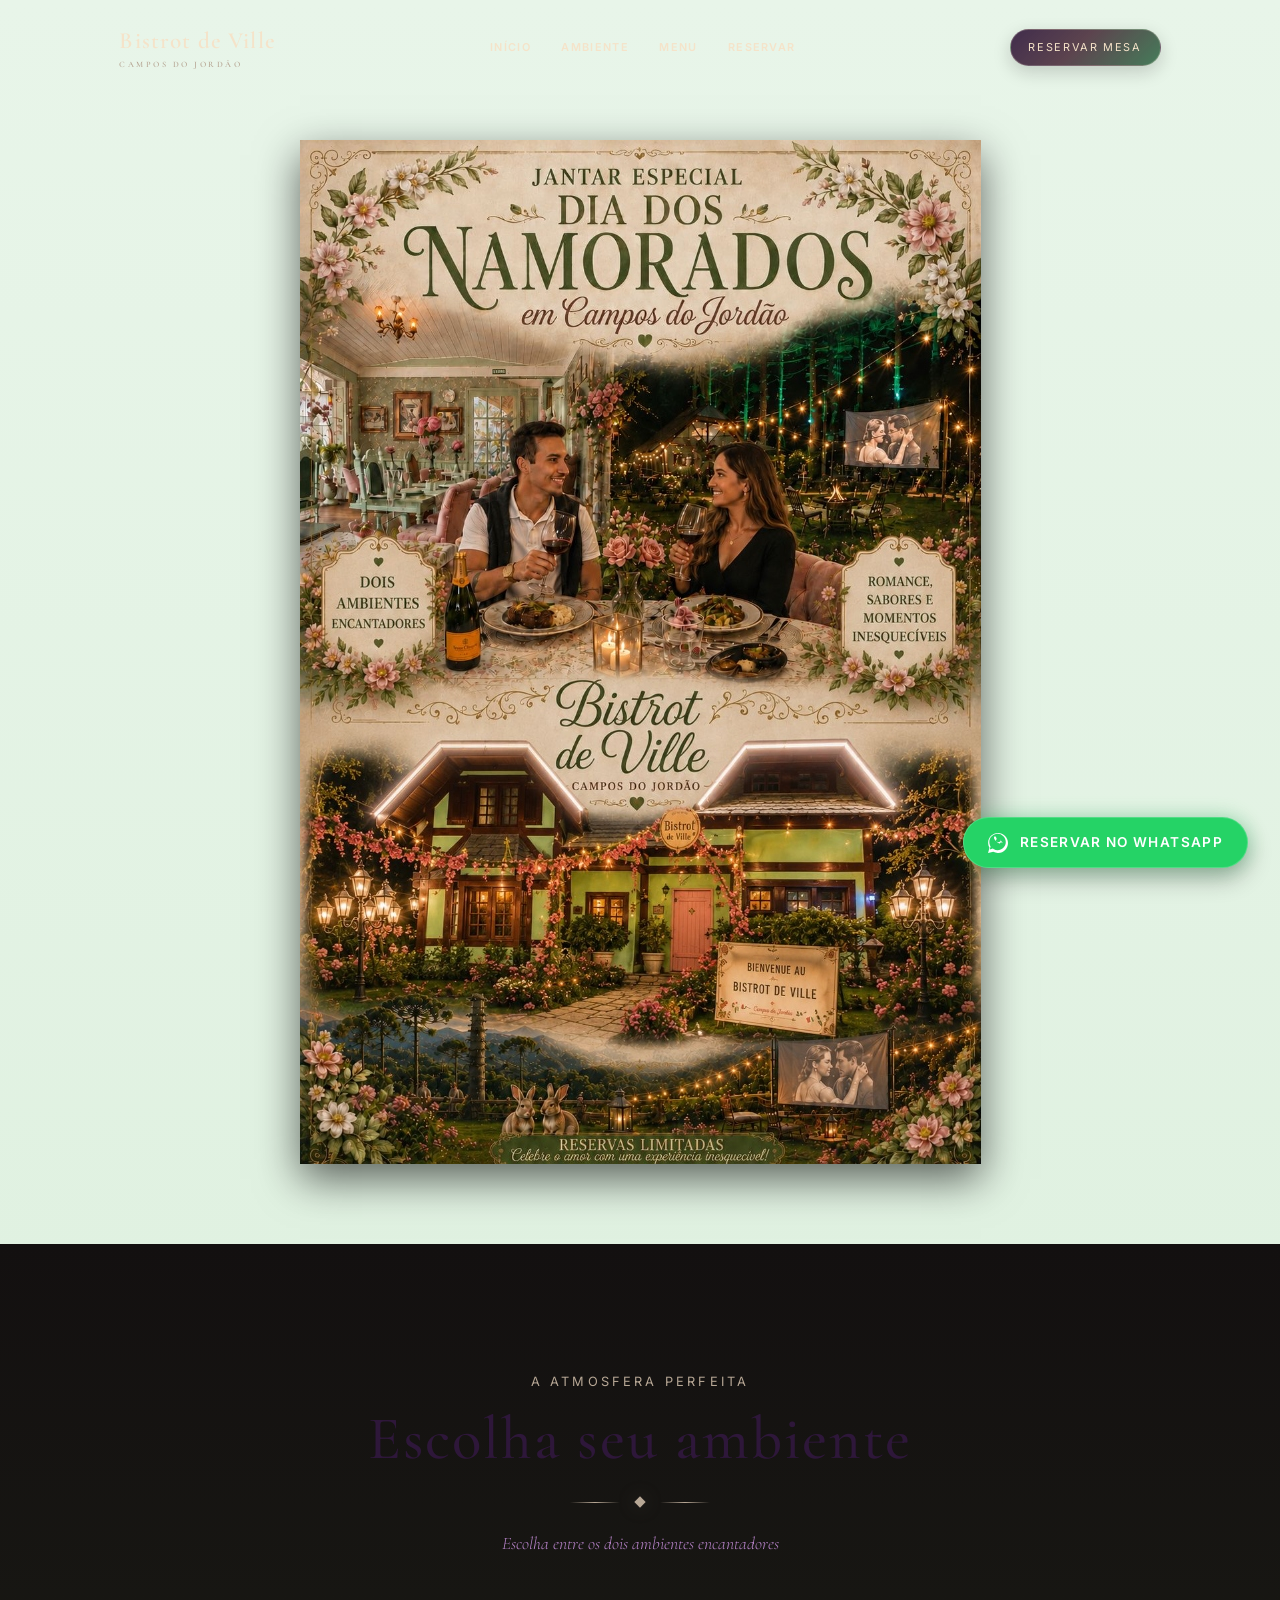
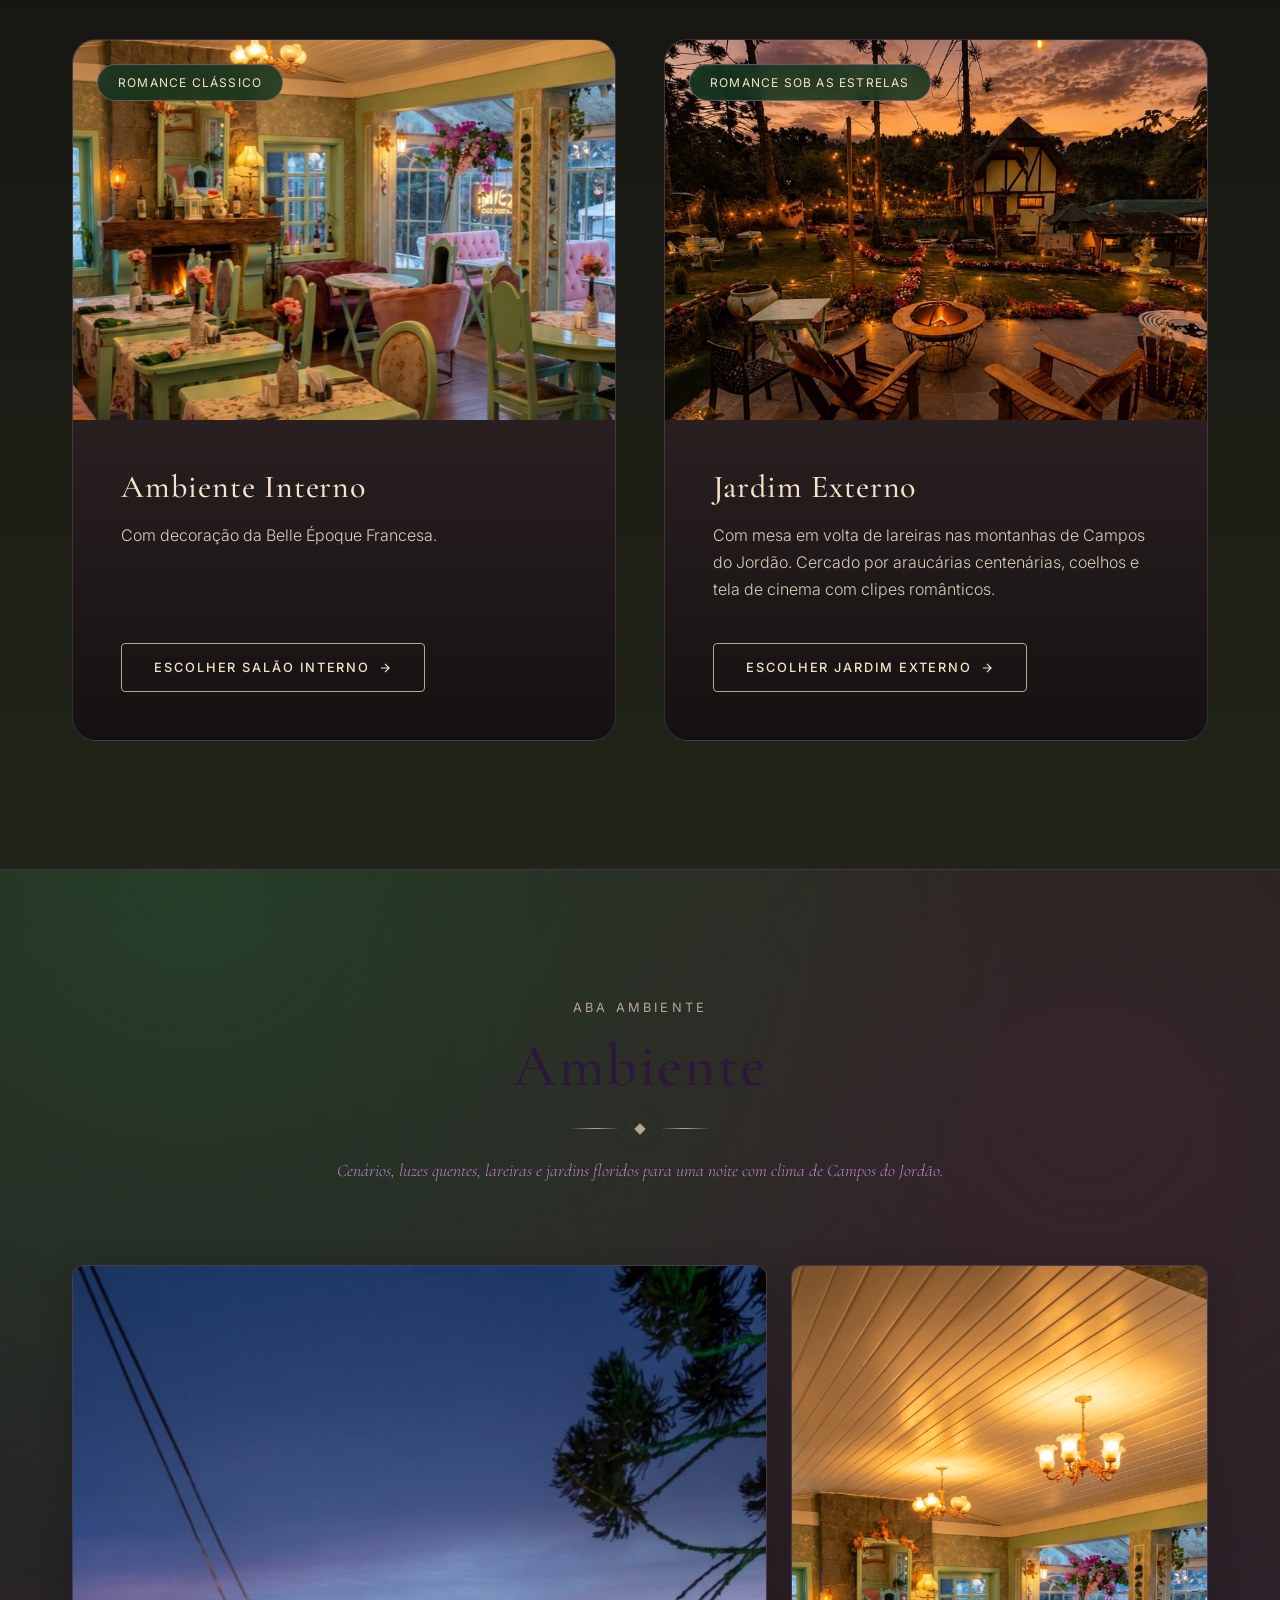
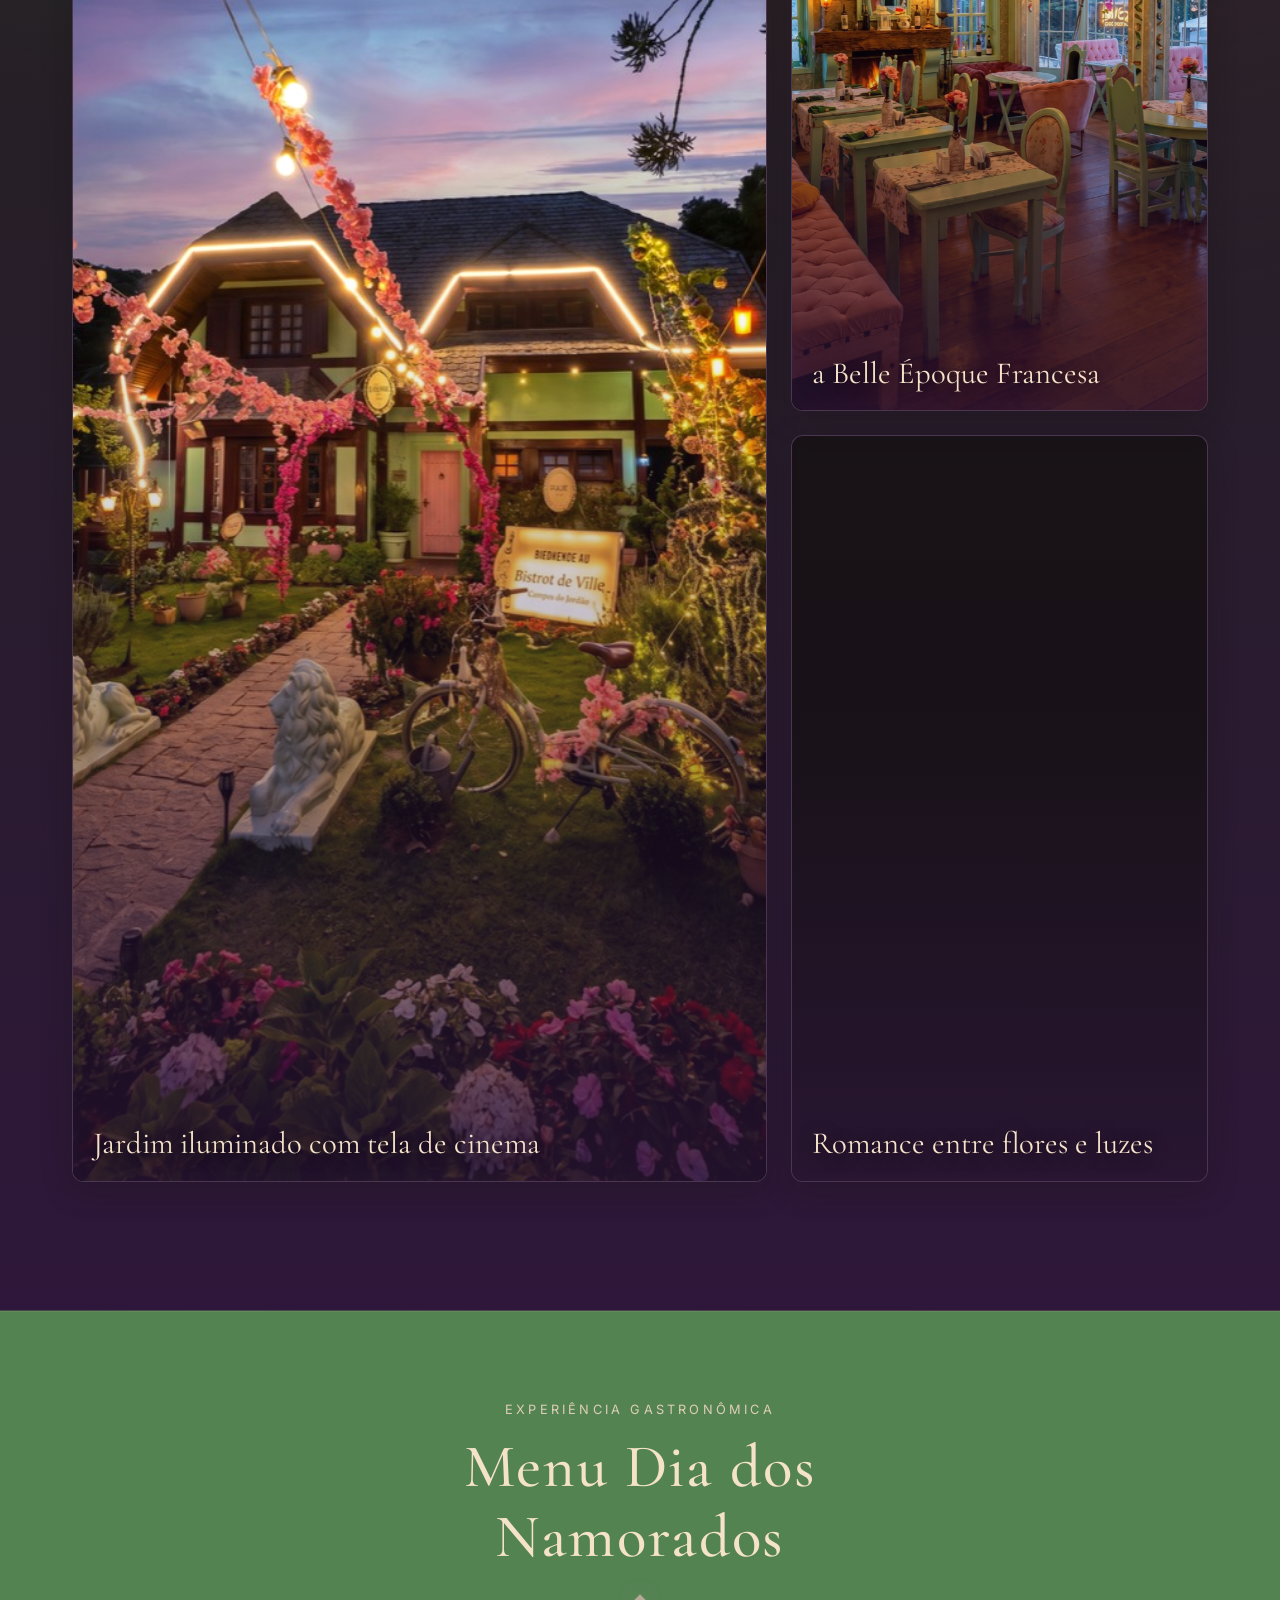
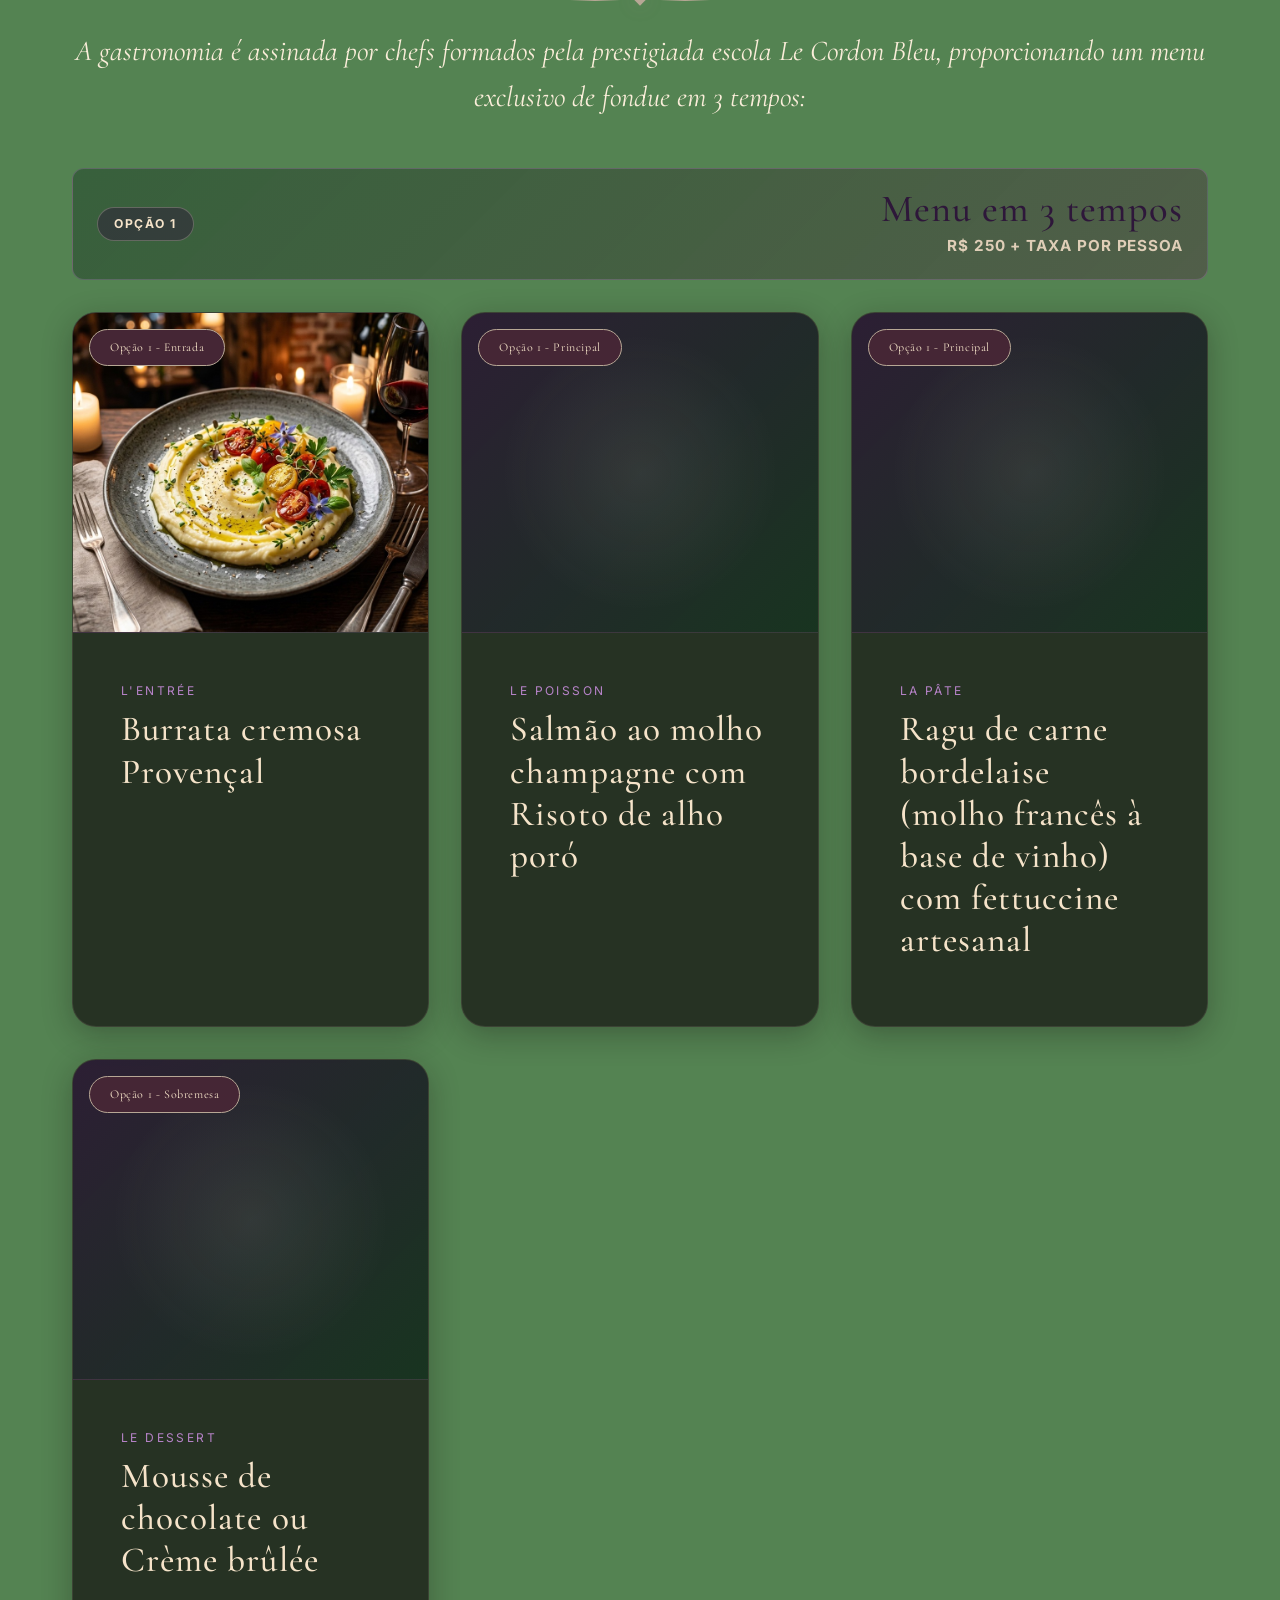
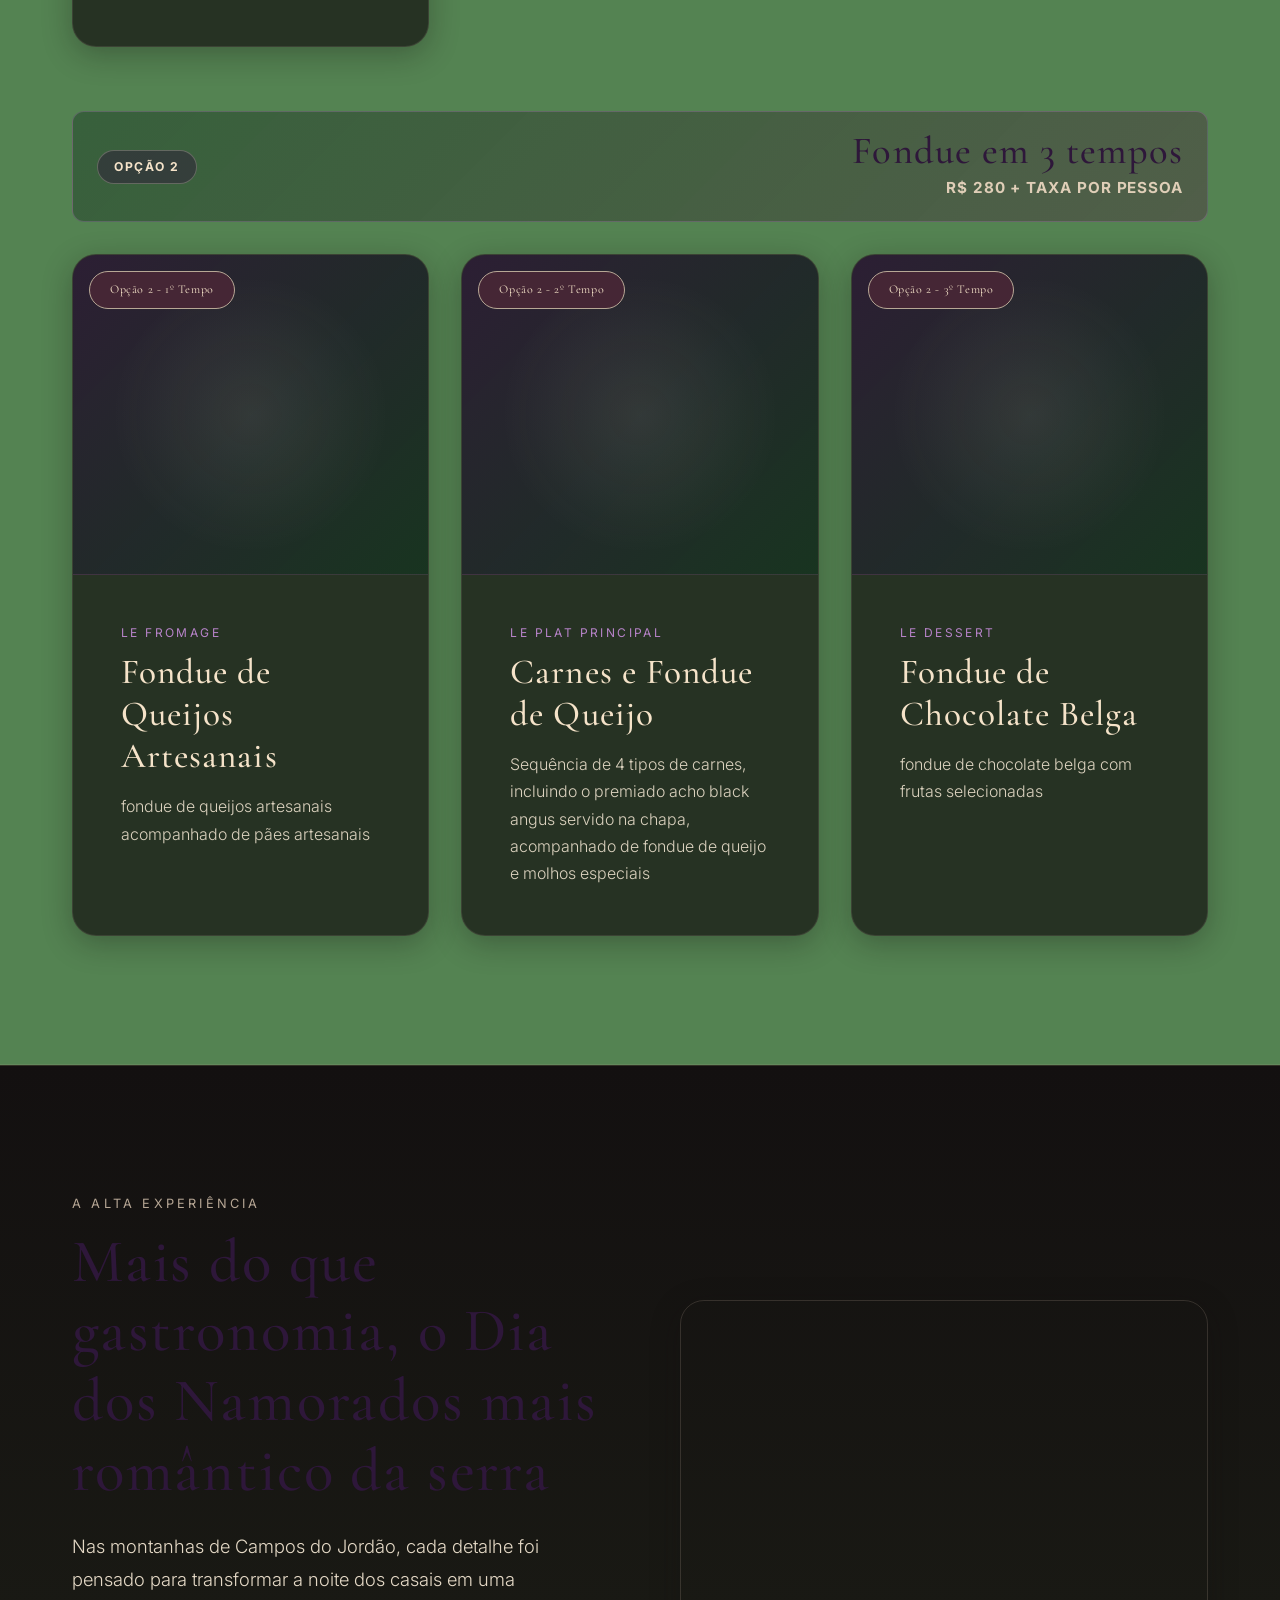
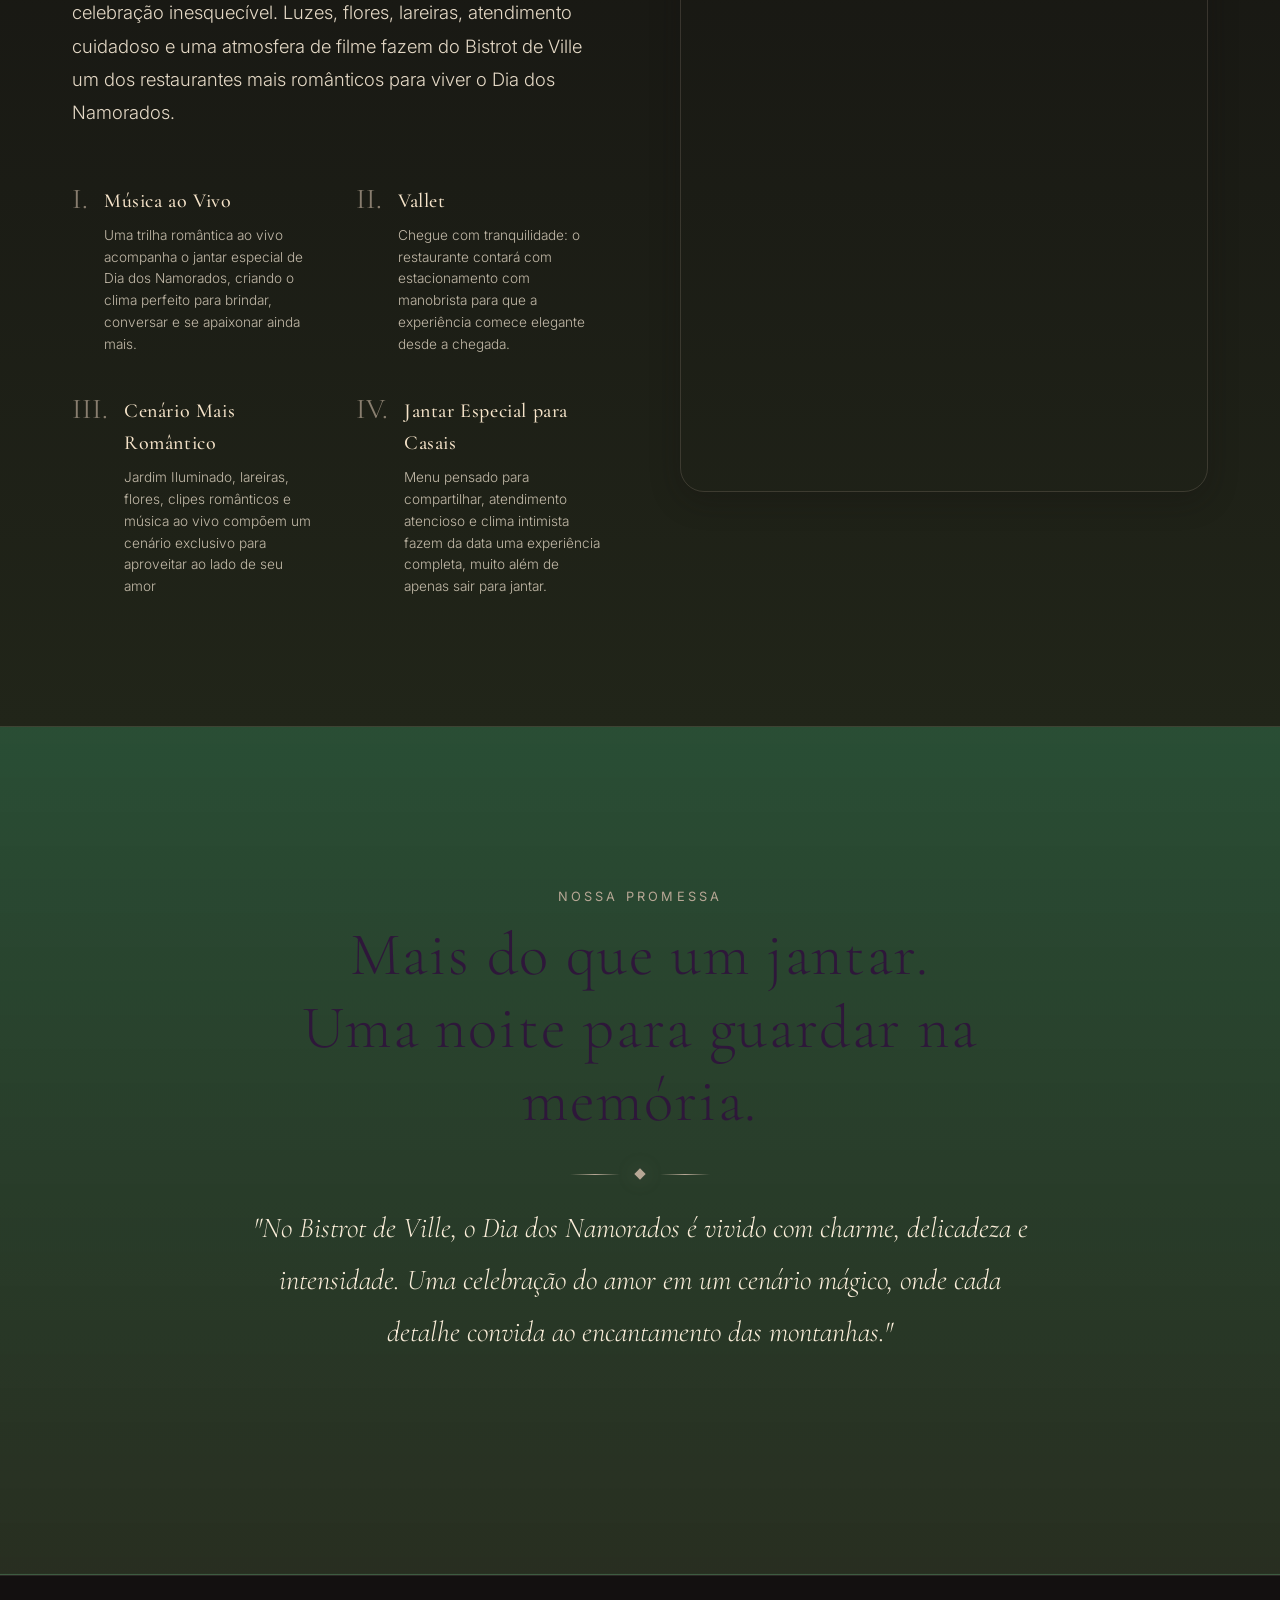
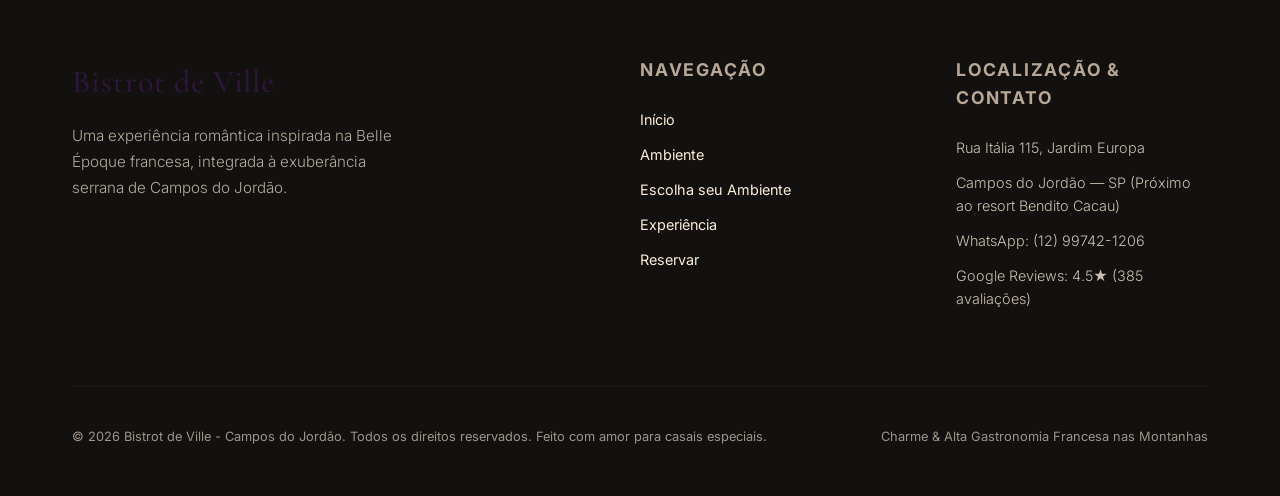
==== commit 93abefe8: "content: replace image collage with new poster" ====
--- a/index.html
+++ b/index.html
@@ -346,16 +346,10 @@
 
         <!-- Visual Collages -->
         <div class="sensorial-media-side">
-          <div class="sensorial-image-collage">
+          <div class="sensorial-image-collage" style="height: auto;">
             <img loading="lazy" decoding="async"
-              src="https://images.unsplash.com/photo-1414235077428-338989a2e8c0?auto=format&fit=crop&q=80&w=1000"
-              alt="Prato refinado da culinária francesa de alta gastronomia" class="collage-img-main">
-            <img loading="lazy" decoding="async"
-              src="https://images.unsplash.com/photo-1543007630-9710e4a00a20?auto=format&fit=crop&q=80&w=800"
-              alt="Mesa de bistrô com luzes quentes e velas" class="collage-img-floating">
-            <div class="sensorial-badge">
-              Le Vœu de L'Amour
-            </div>
+              src="assets/optimized/poster-experiencia.jpg"
+              alt="Poster Estacionamento com Manobrista e Música ao Vivo" class="collage-img-poster" style="width: 100%; height: auto; border-radius: var(--radius-lg); box-shadow: var(--shadow-warm); border: 1px solid rgba(183, 167, 149, 0.2);">
           </div>
         </div>
 
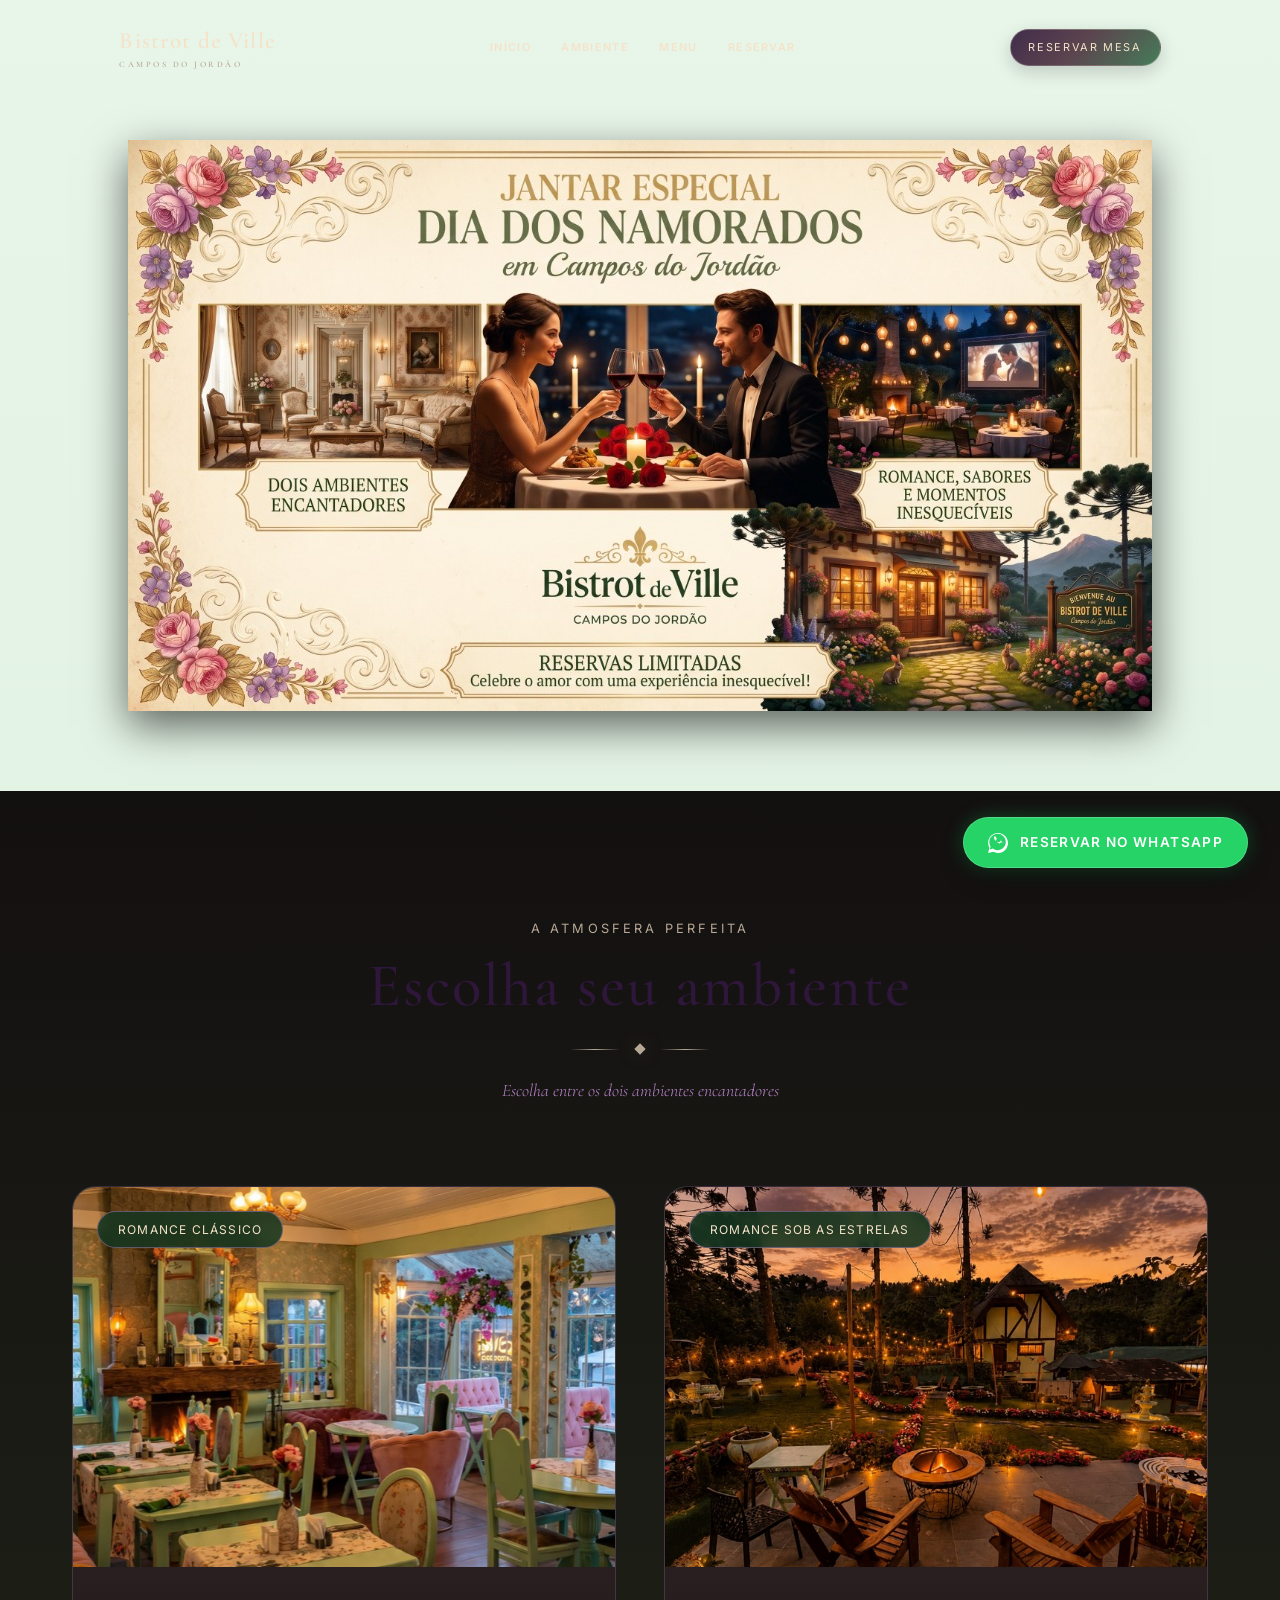
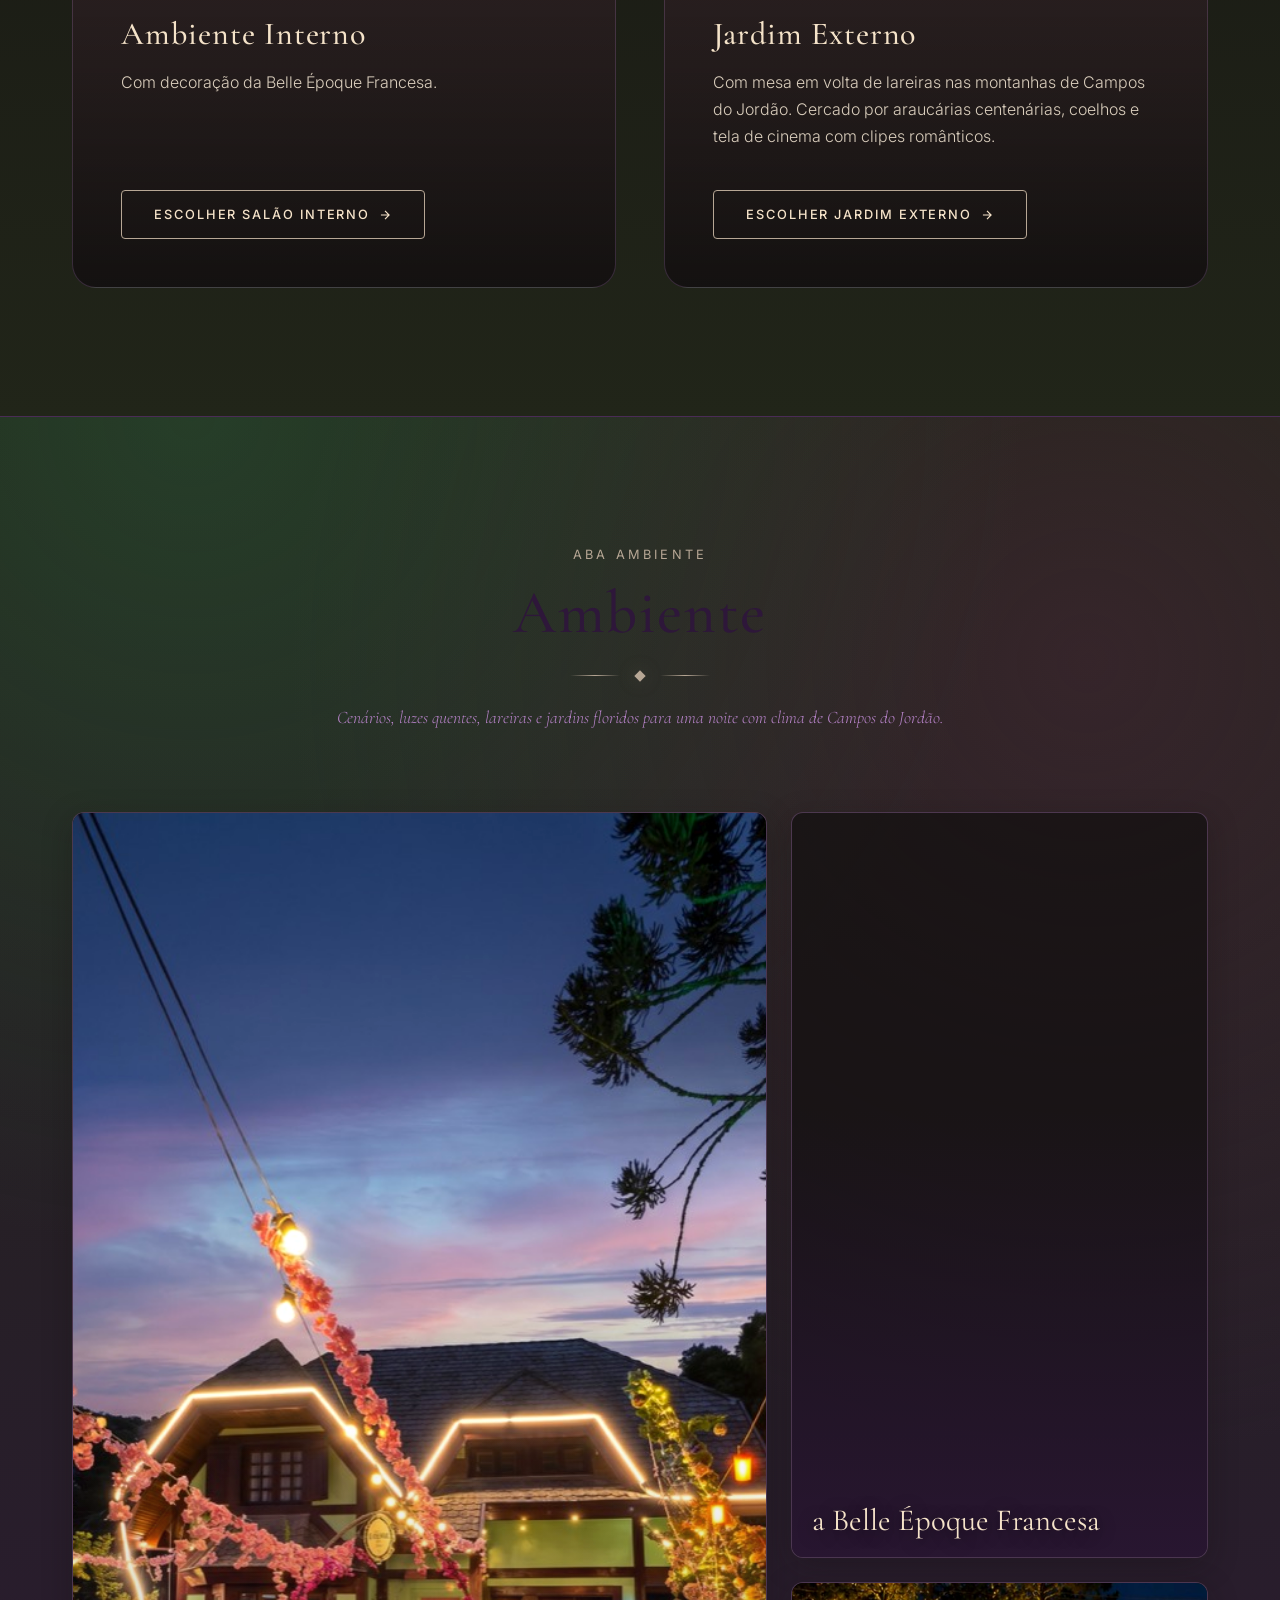
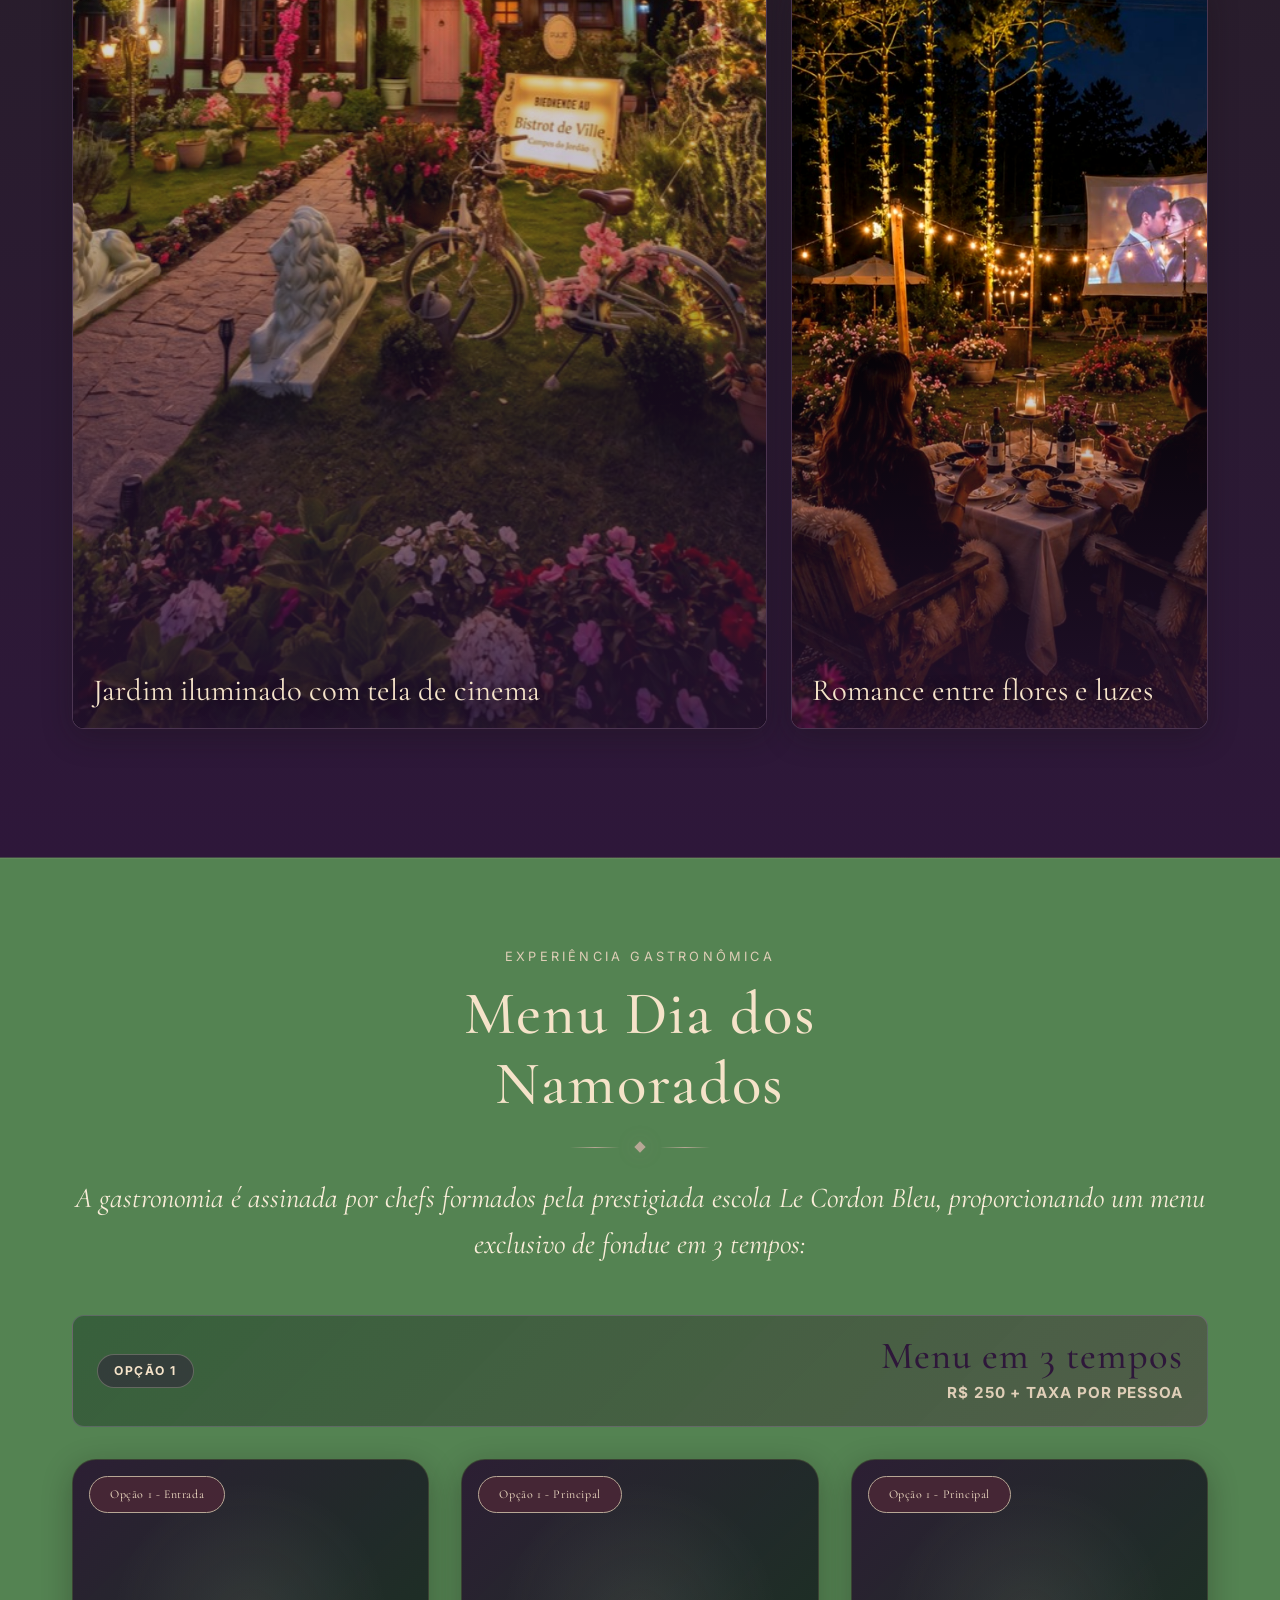
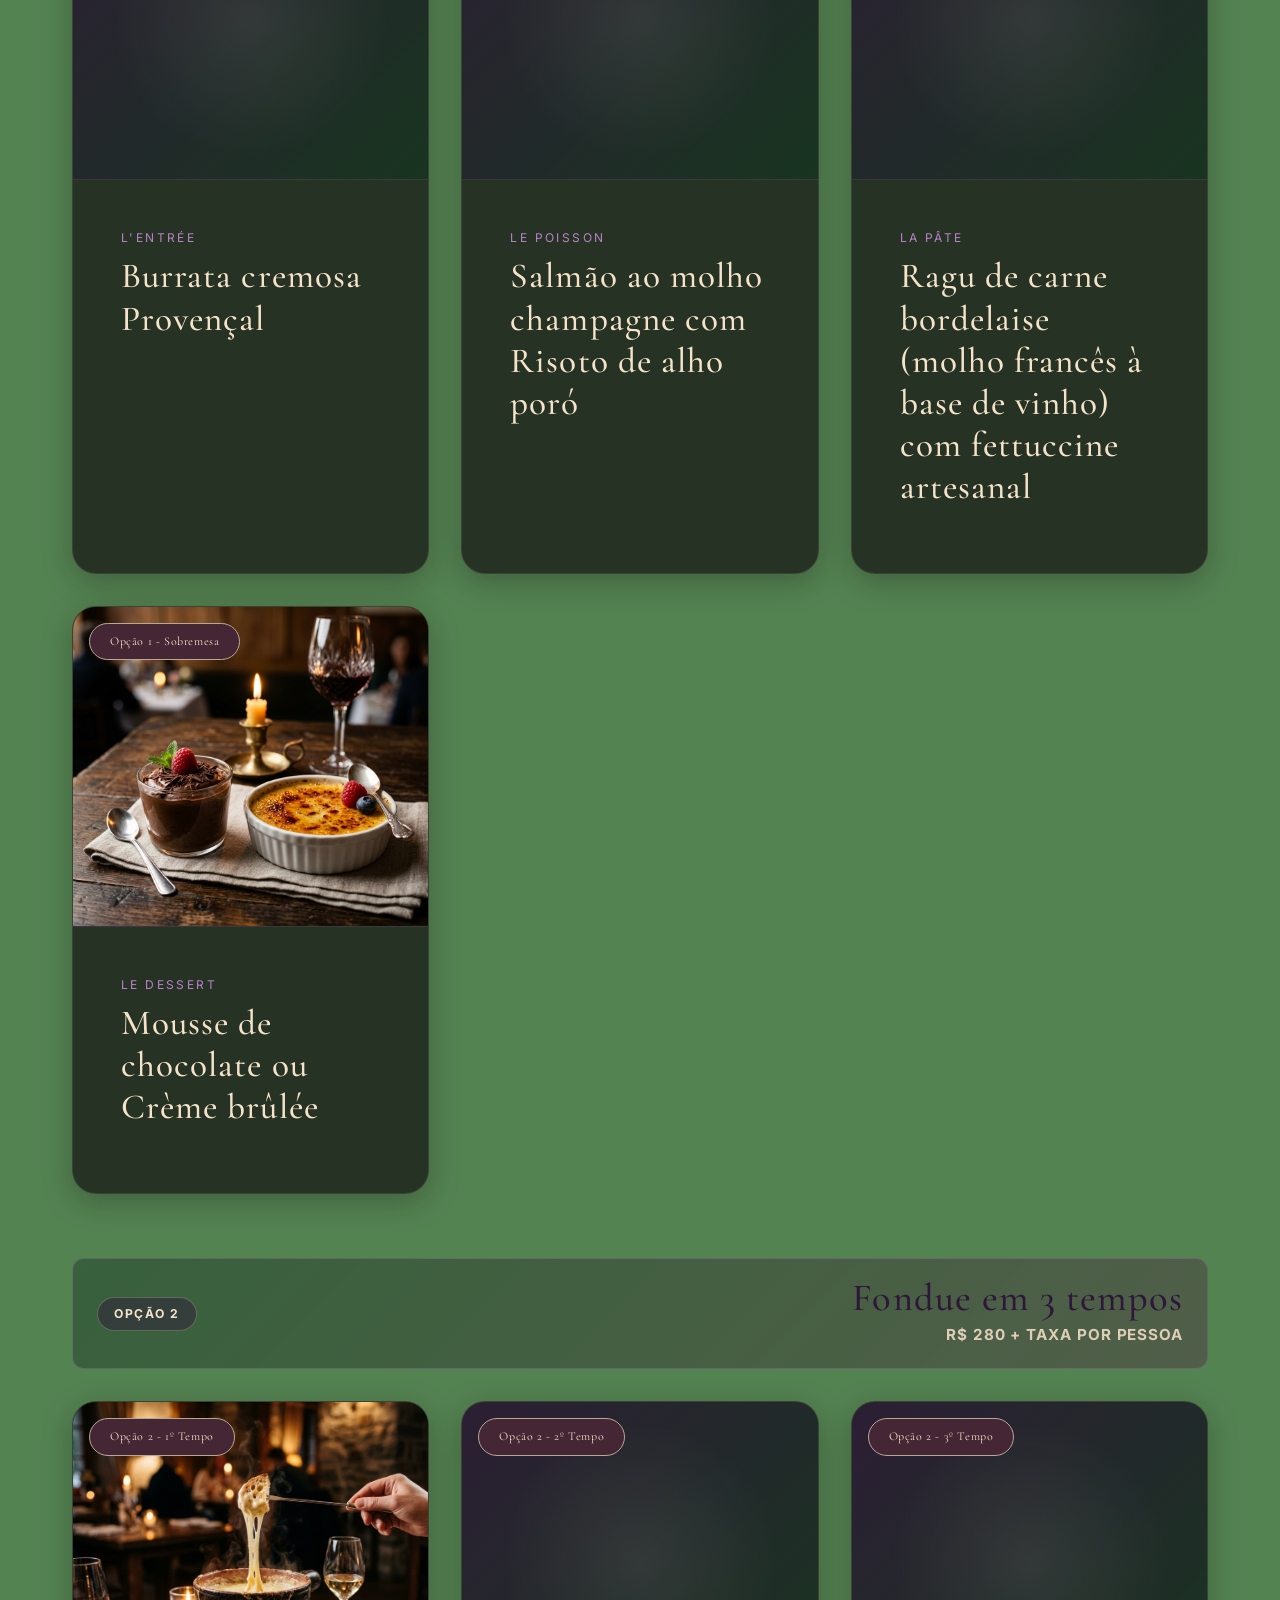
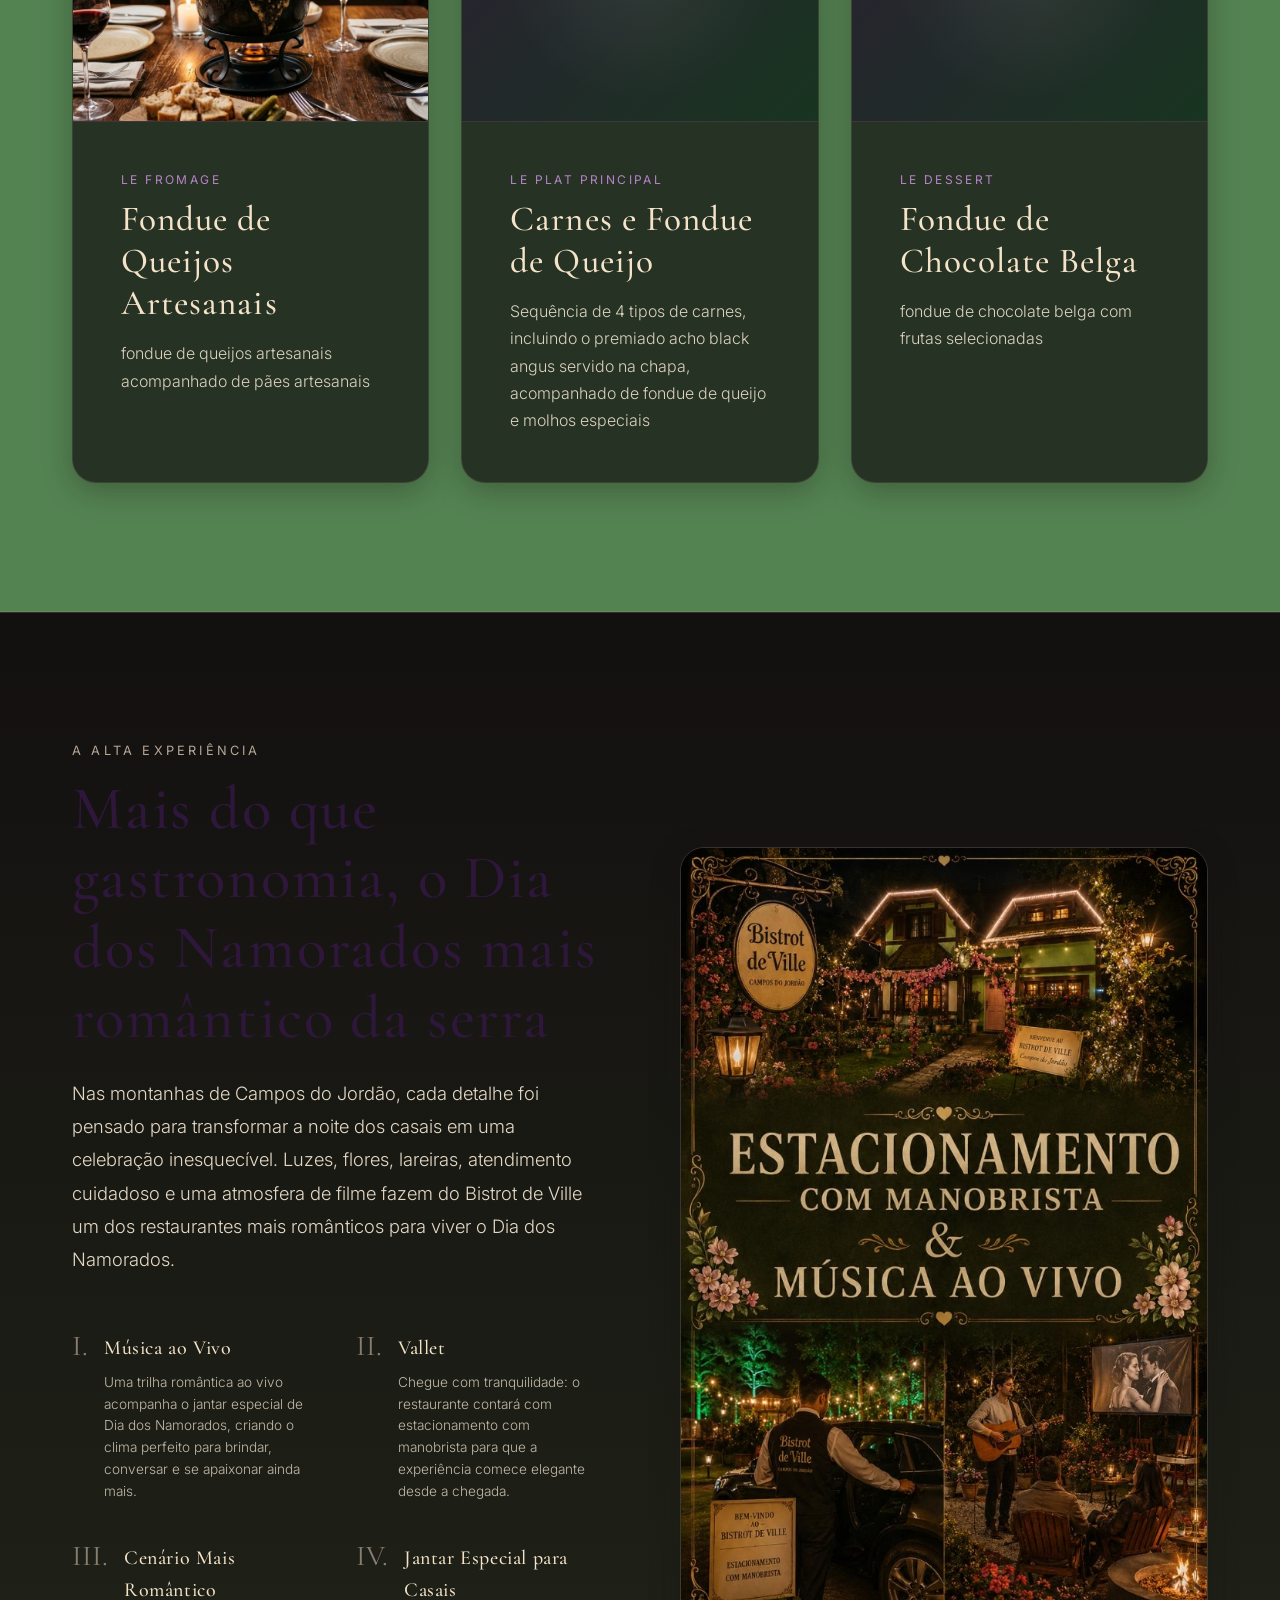
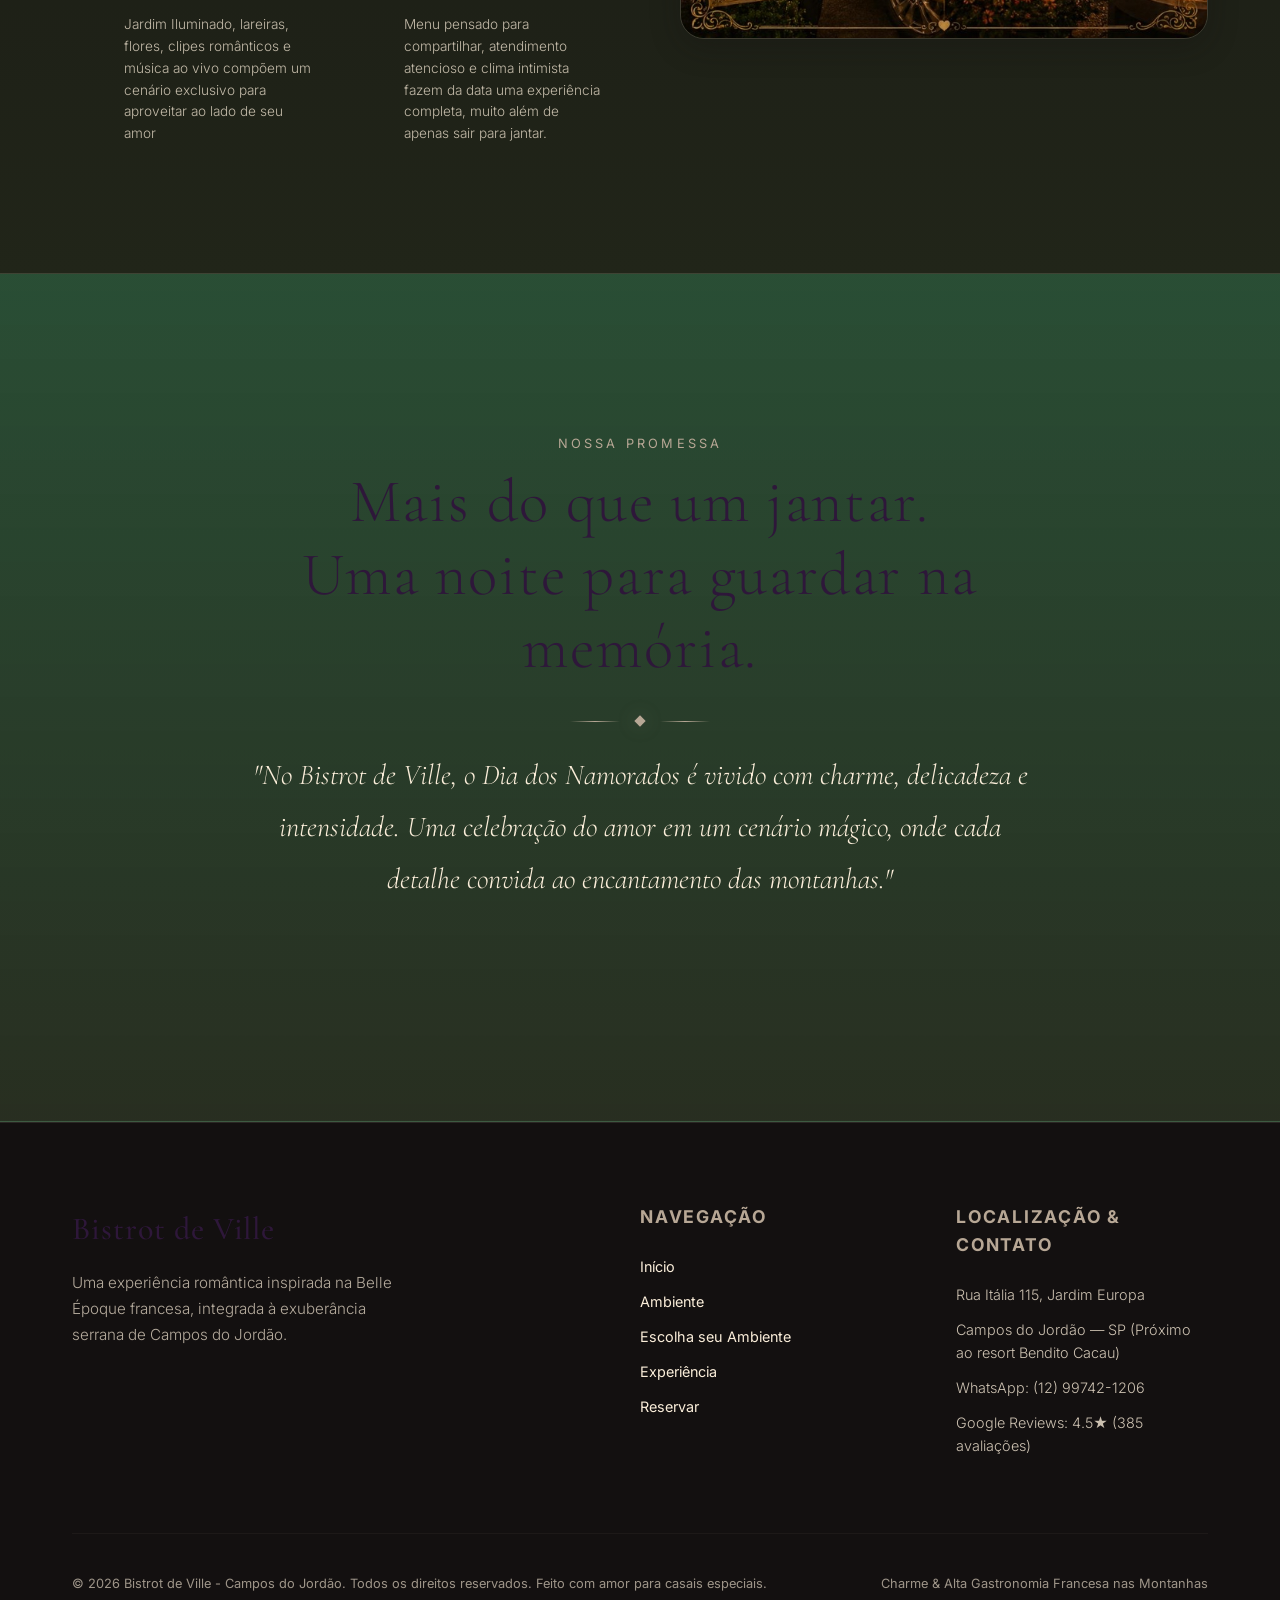
==== commit cd19cf2f: "content: add desktop landscape hero poster using picture tag" ====
--- a/index.html
+++ b/index.html
@@ -54,8 +54,10 @@
   <!-- 3. Hero Section (First Fold) -->
   <section class="hero" id="heroSection">
     <div class="container" style="padding: 0; display: flex; justify-content: center;">
-      <img src="assets/optimized/hero-poster.jpg" alt="Jantar Especial Dia dos Namorados em Campos do Jordão"
-        class="hero-poster">
+      <picture style="width: 100%; display: flex; justify-content: center;">
+        <source media="(min-width: 768px)" srcset="assets/optimized/hero-poster-desktop.jpg">
+        <img src="assets/optimized/hero-poster.jpg" alt="Jantar Especial Dia dos Namorados em Campos do Jordão" class="hero-poster">
+      </picture>
     </div>
   </section>
 
--- a/styles.css
+++ b/styles.css
@@ -280,7 +280,7 @@
 
 .hero-poster {
   width: 100%;
-  max-width: 900px;
+  max-width: 1100px;
   height: auto;
   display: block;
   box-shadow: 0 15px 40px rgba(0,0,0,0.6);
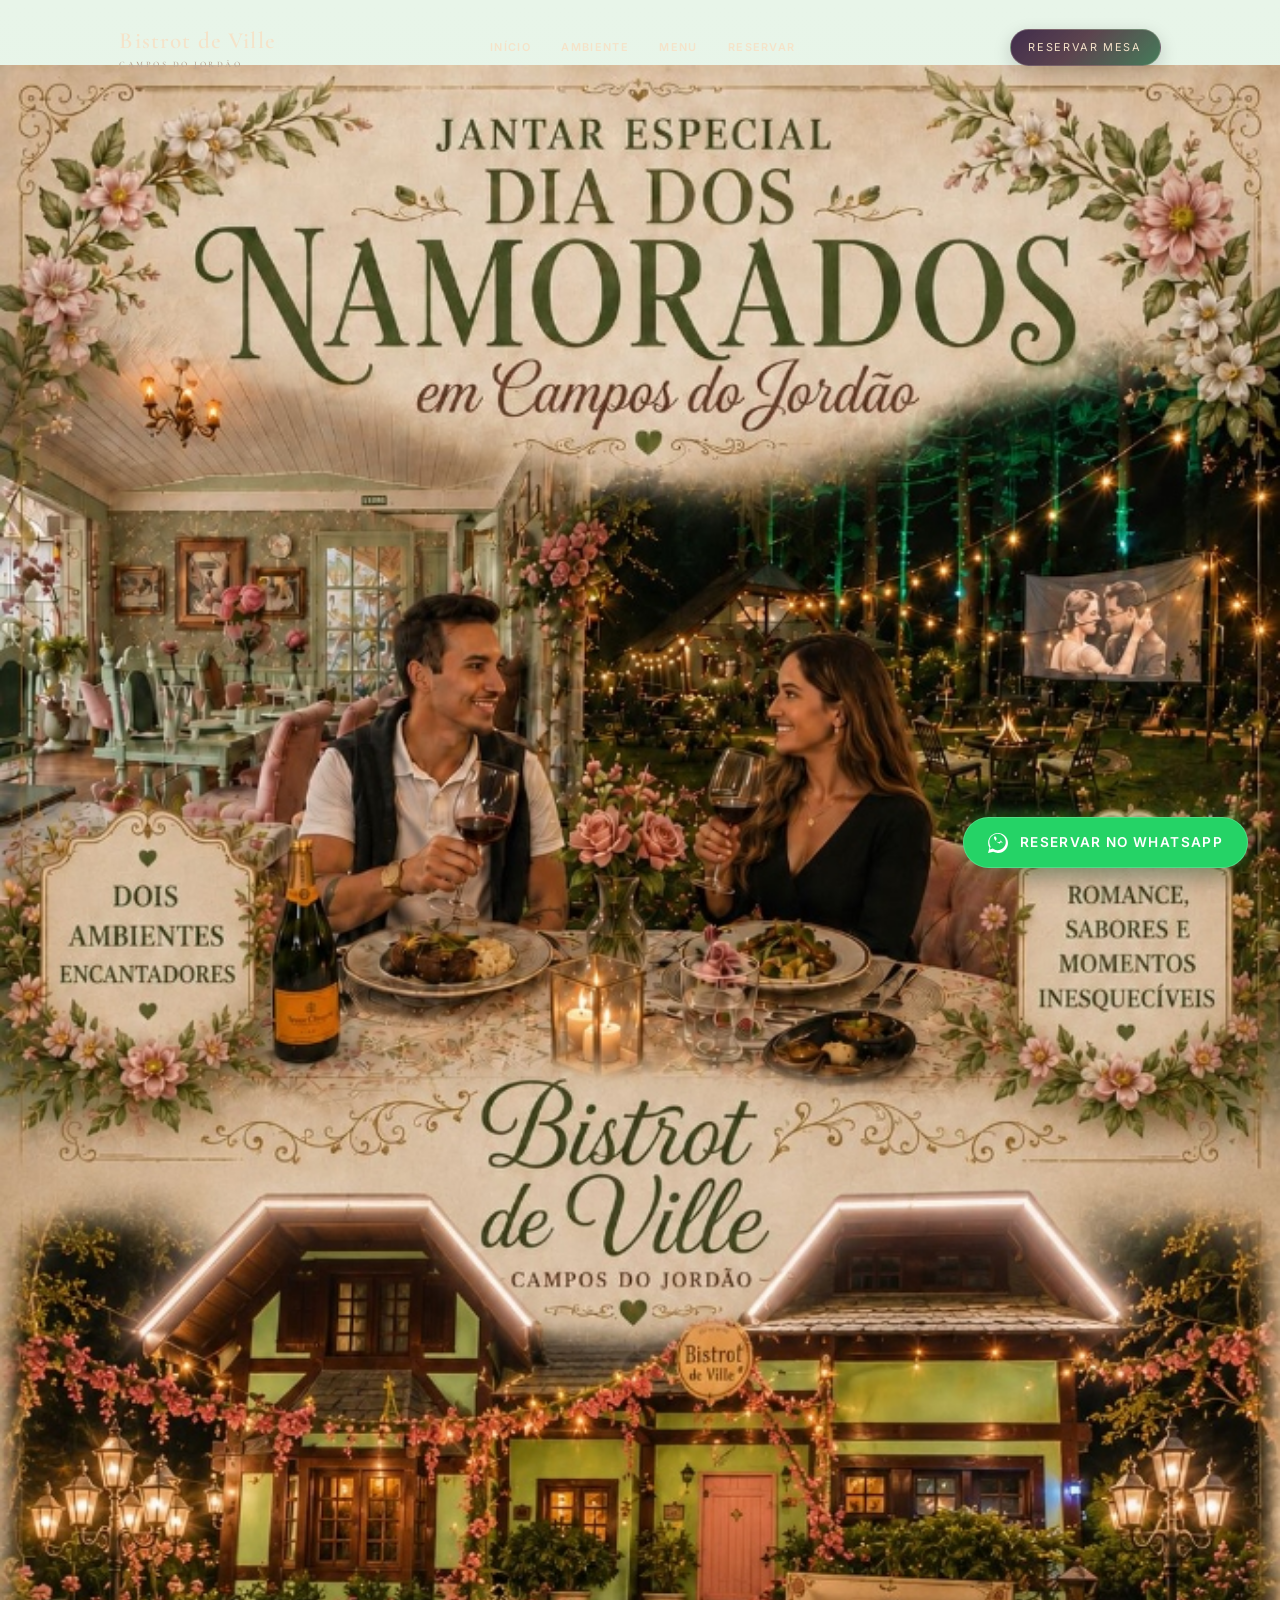
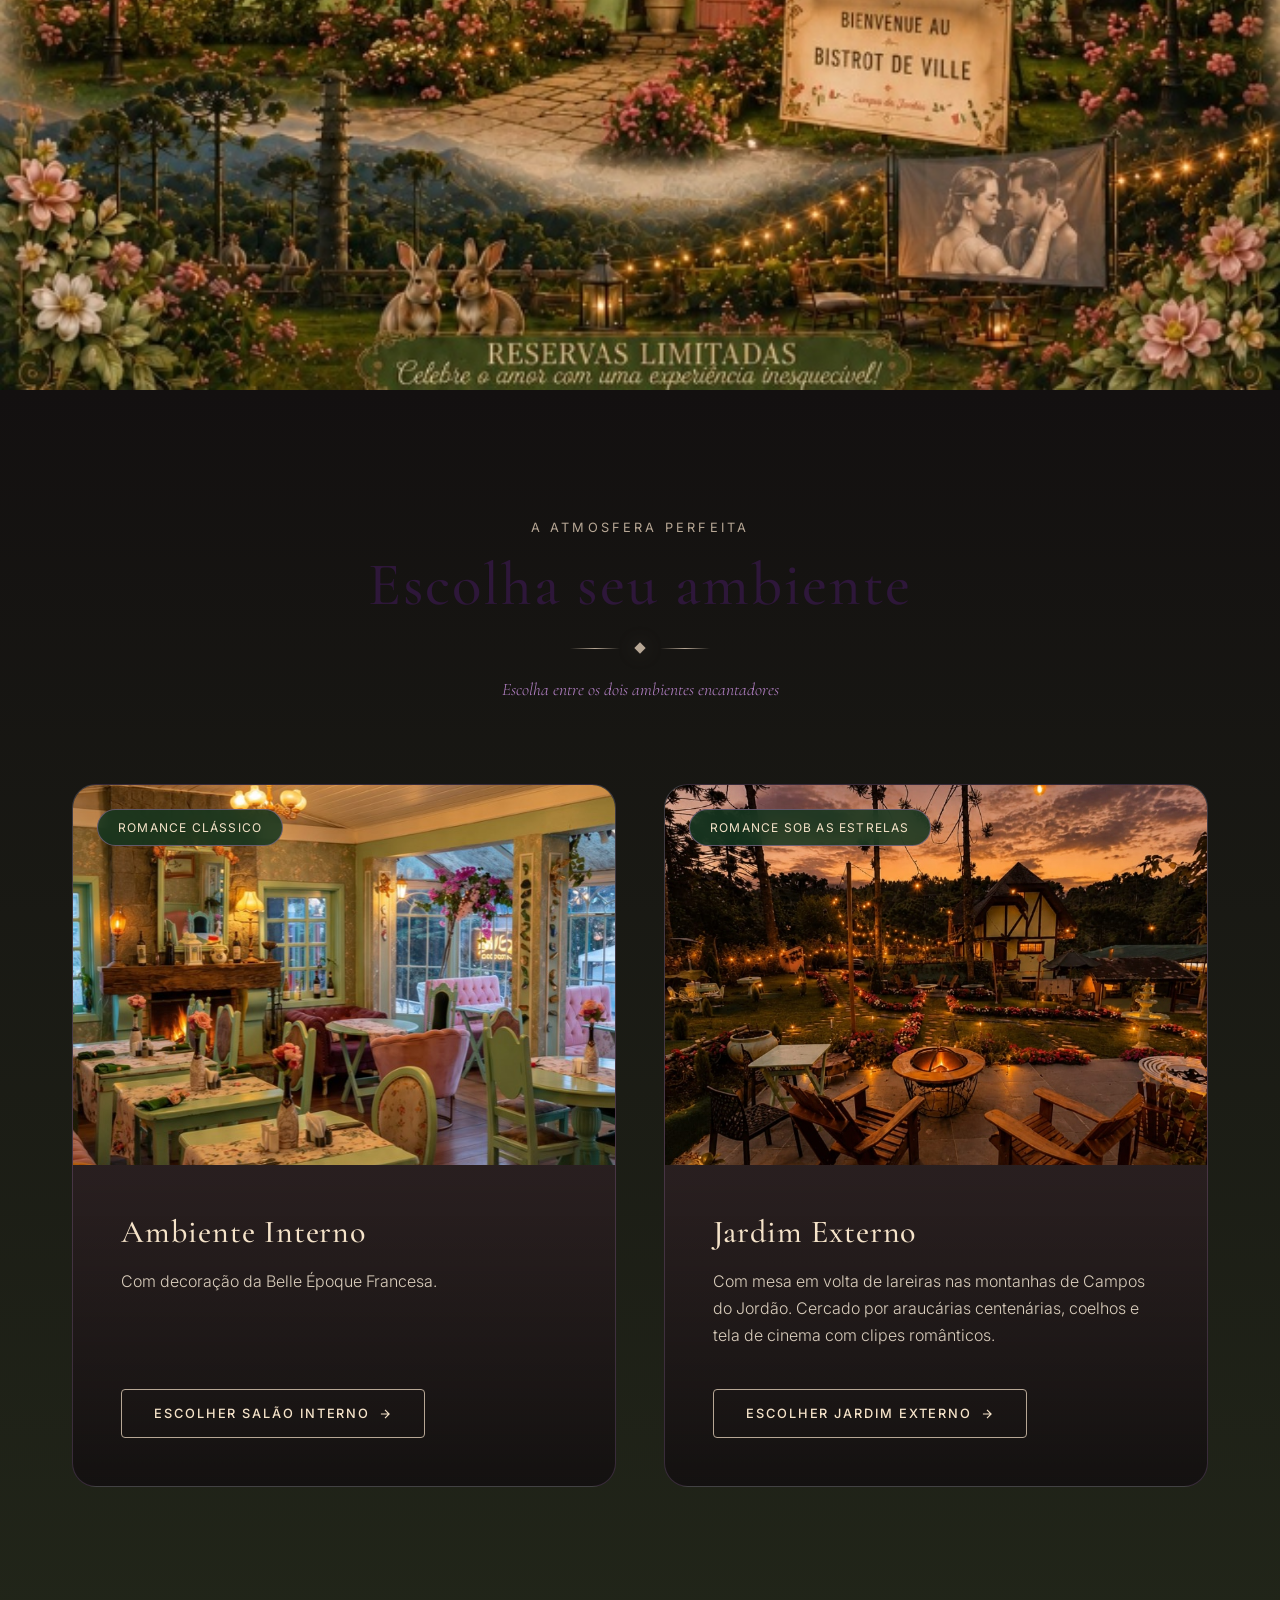
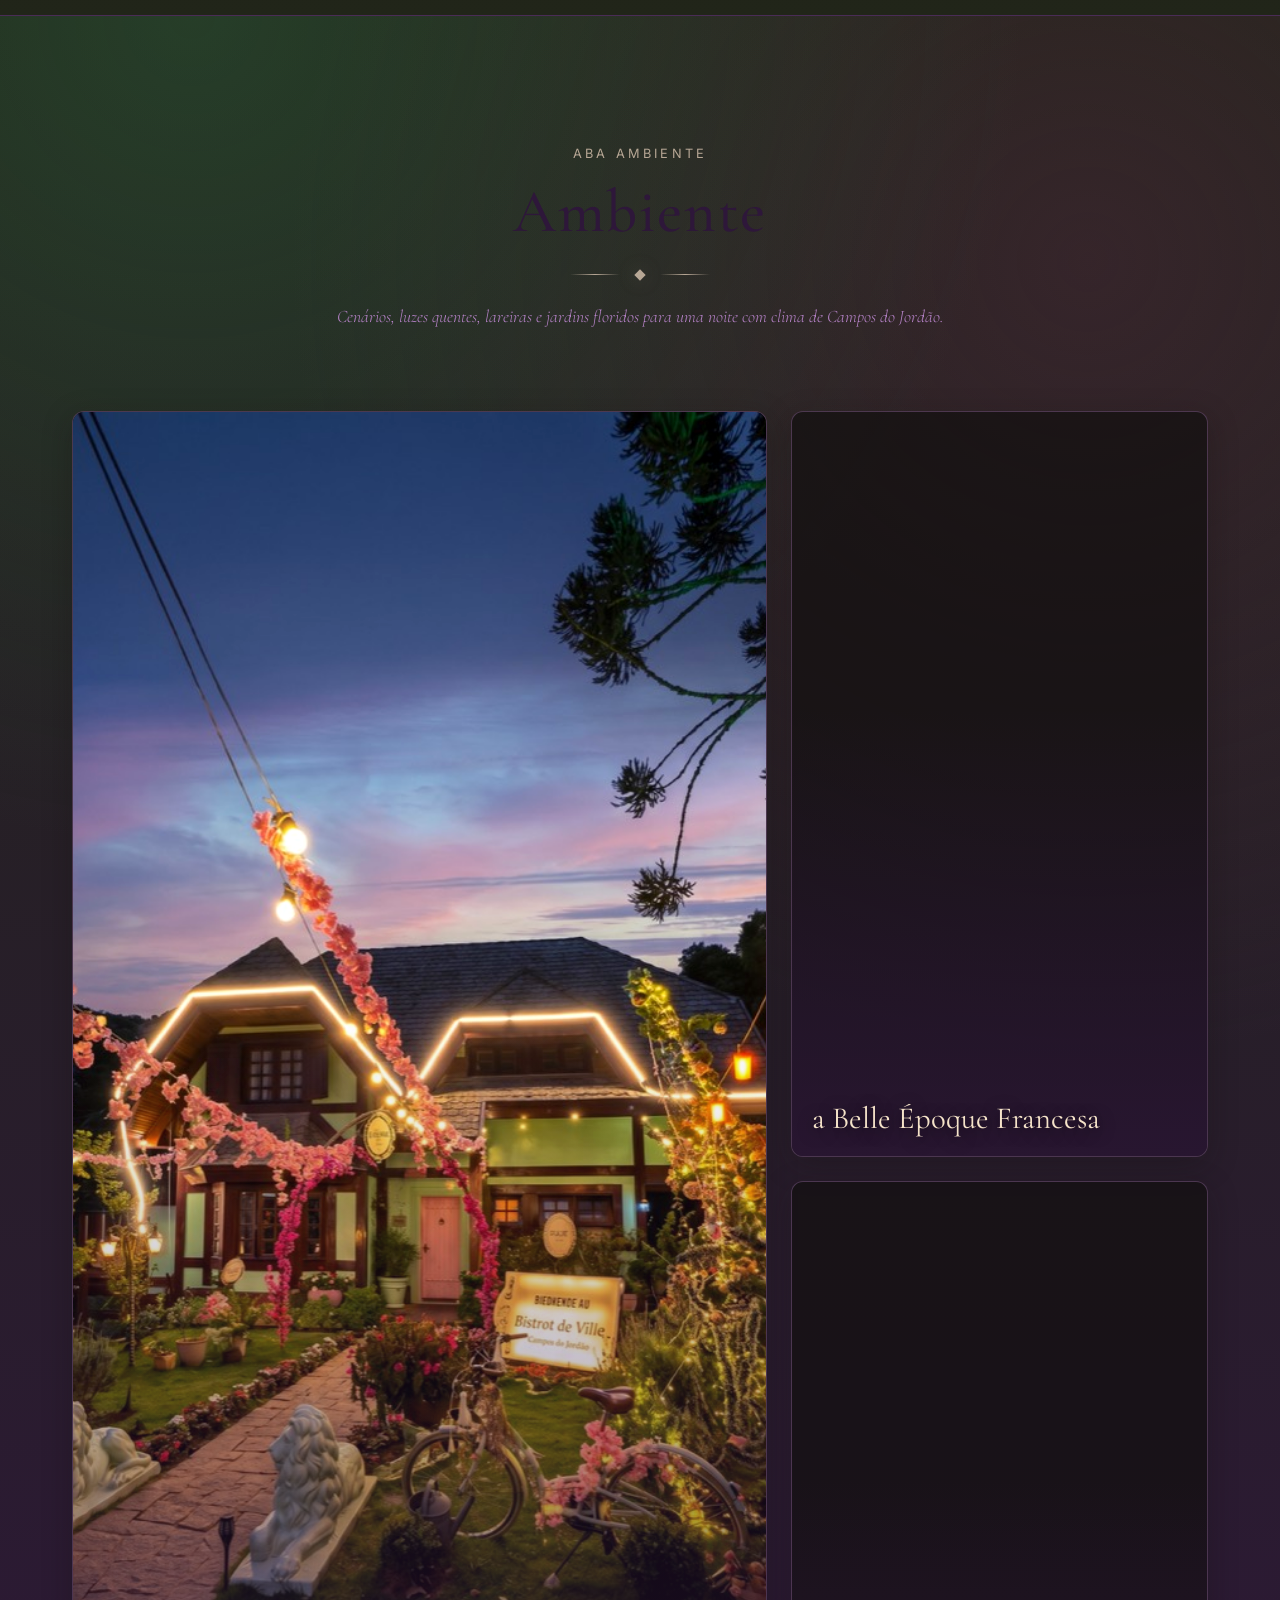
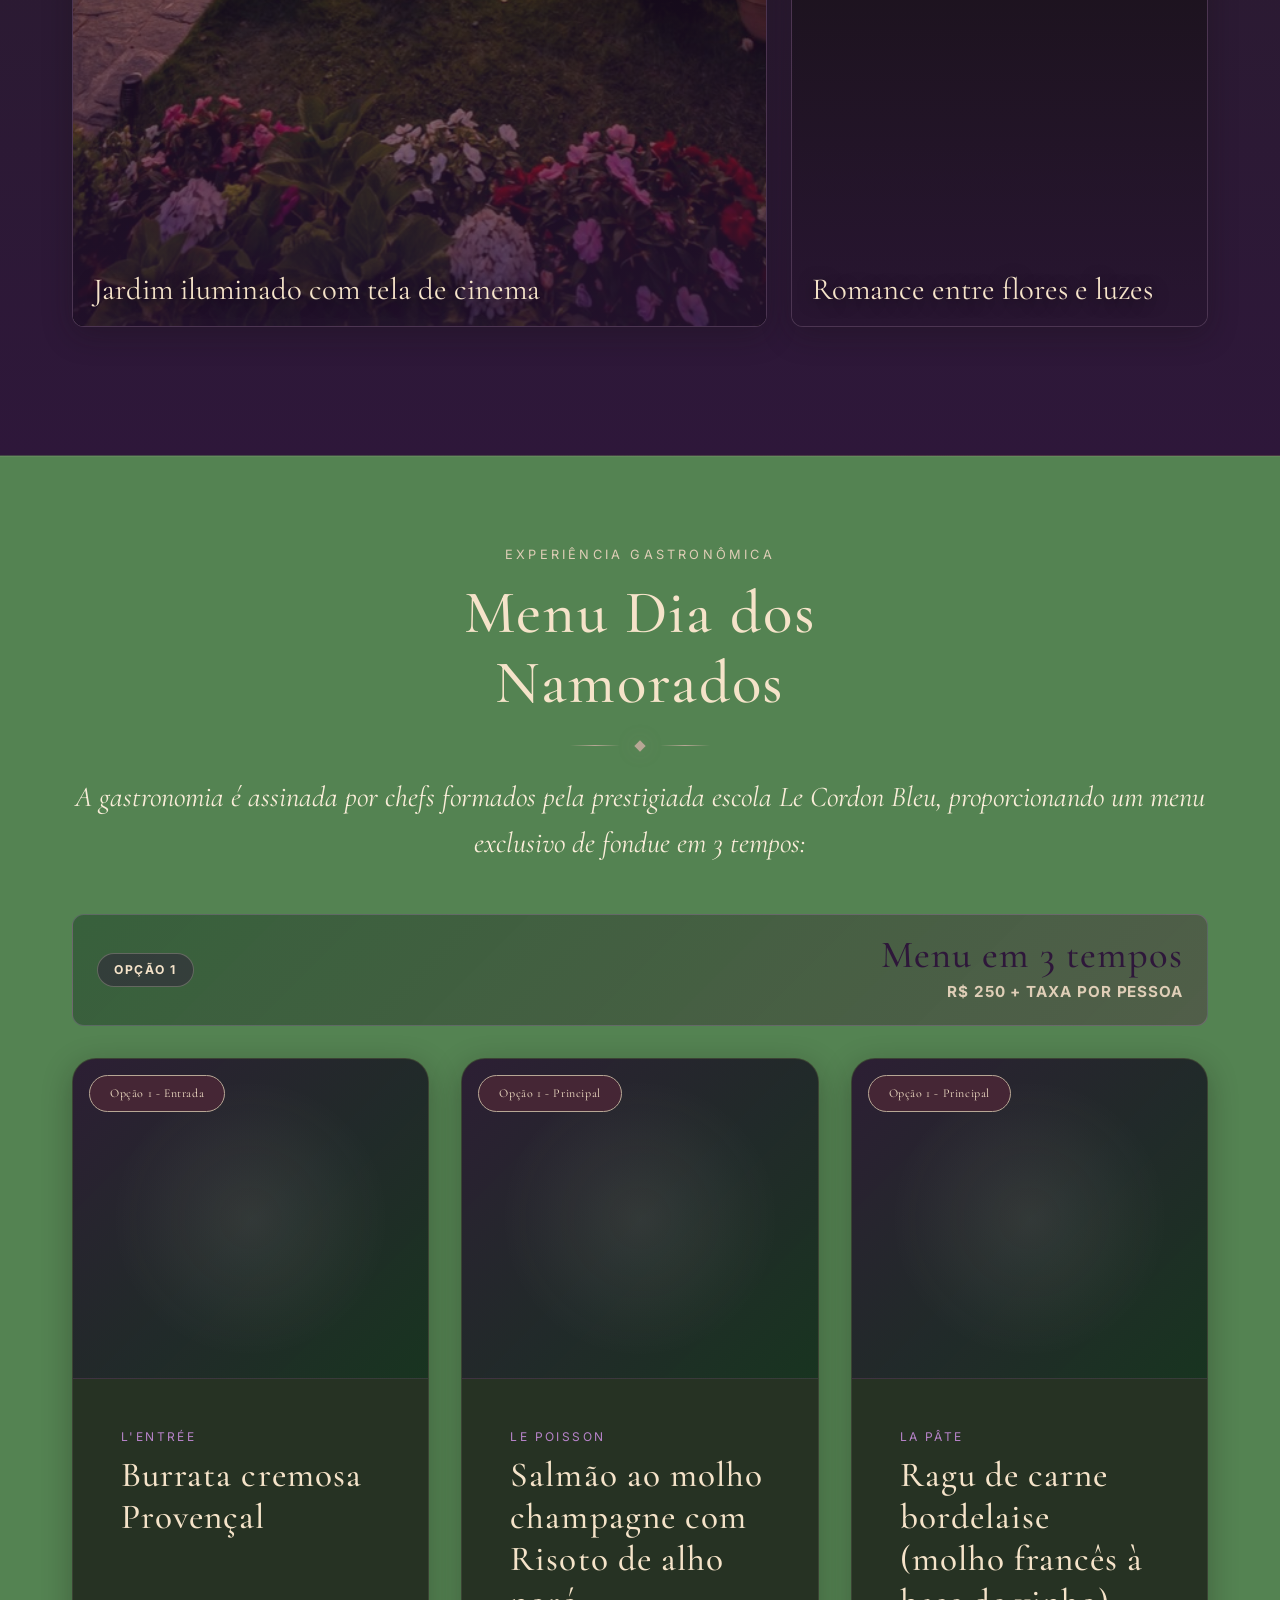
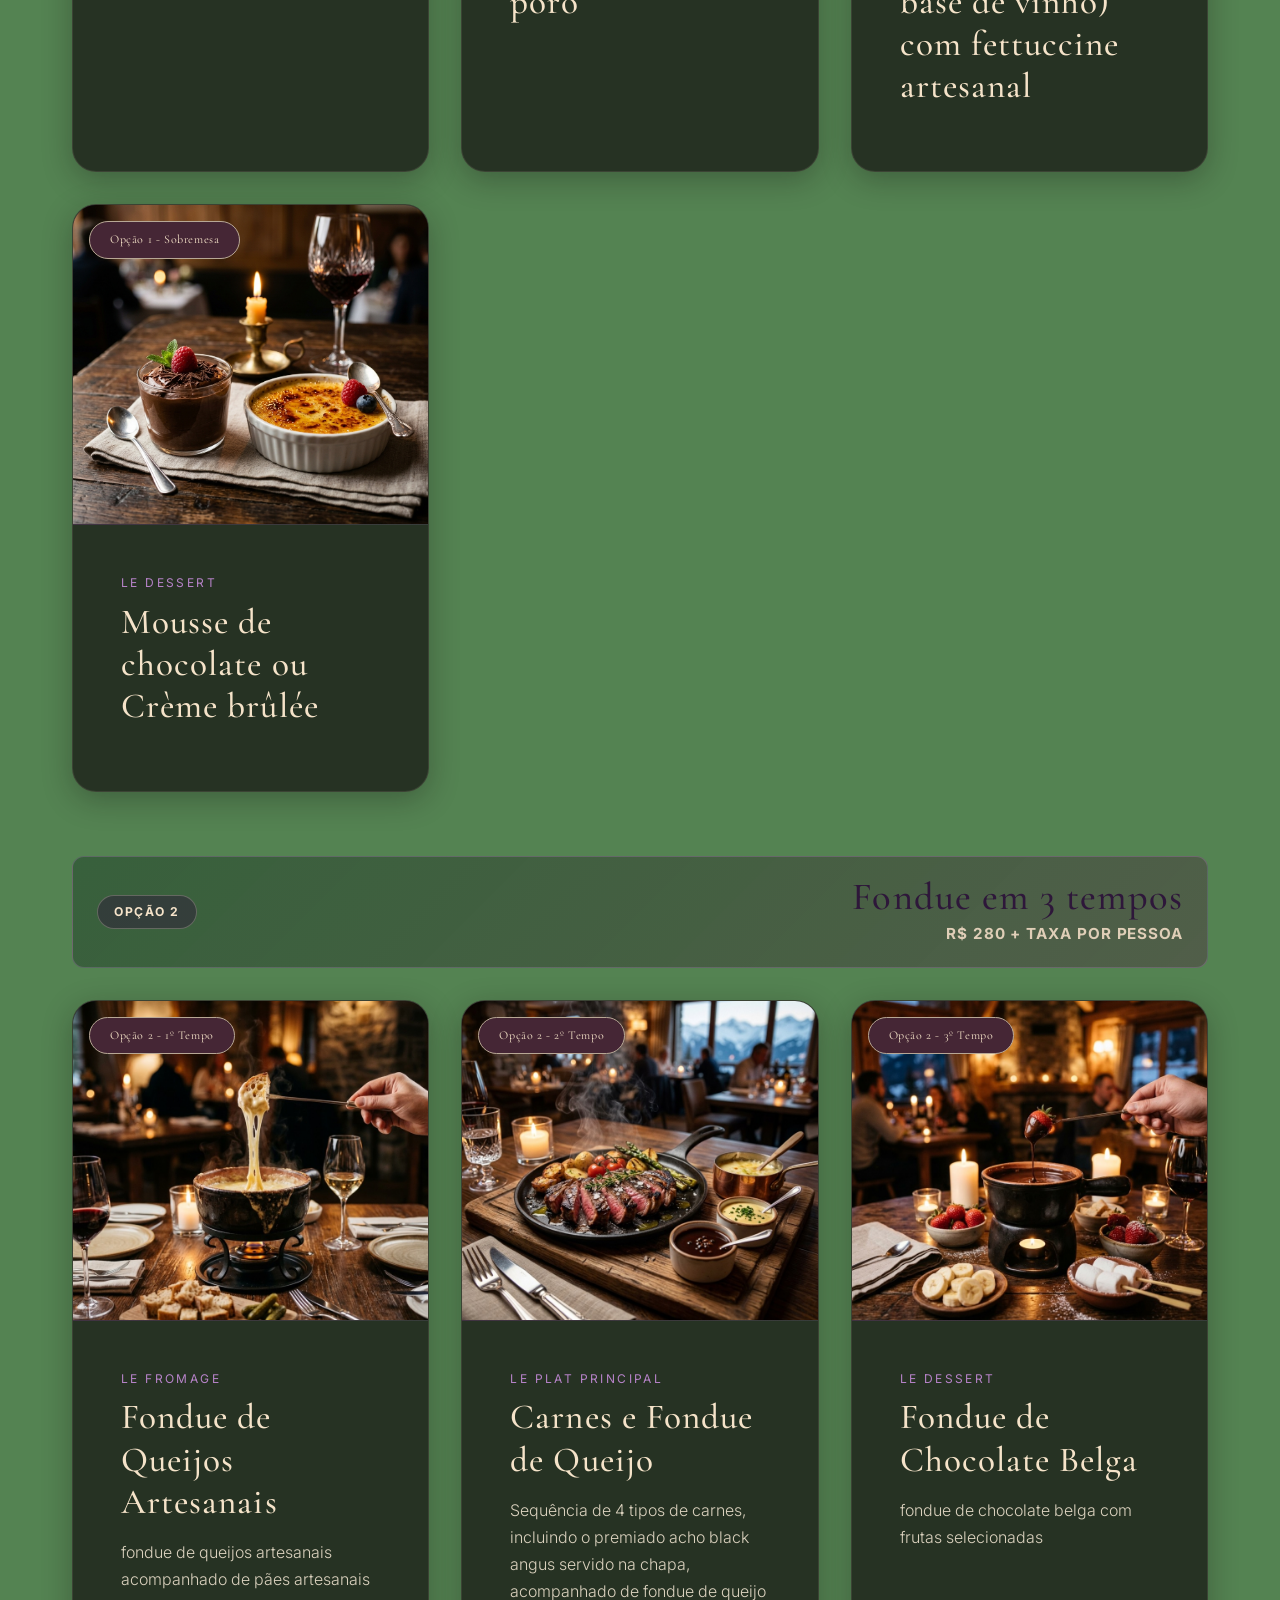
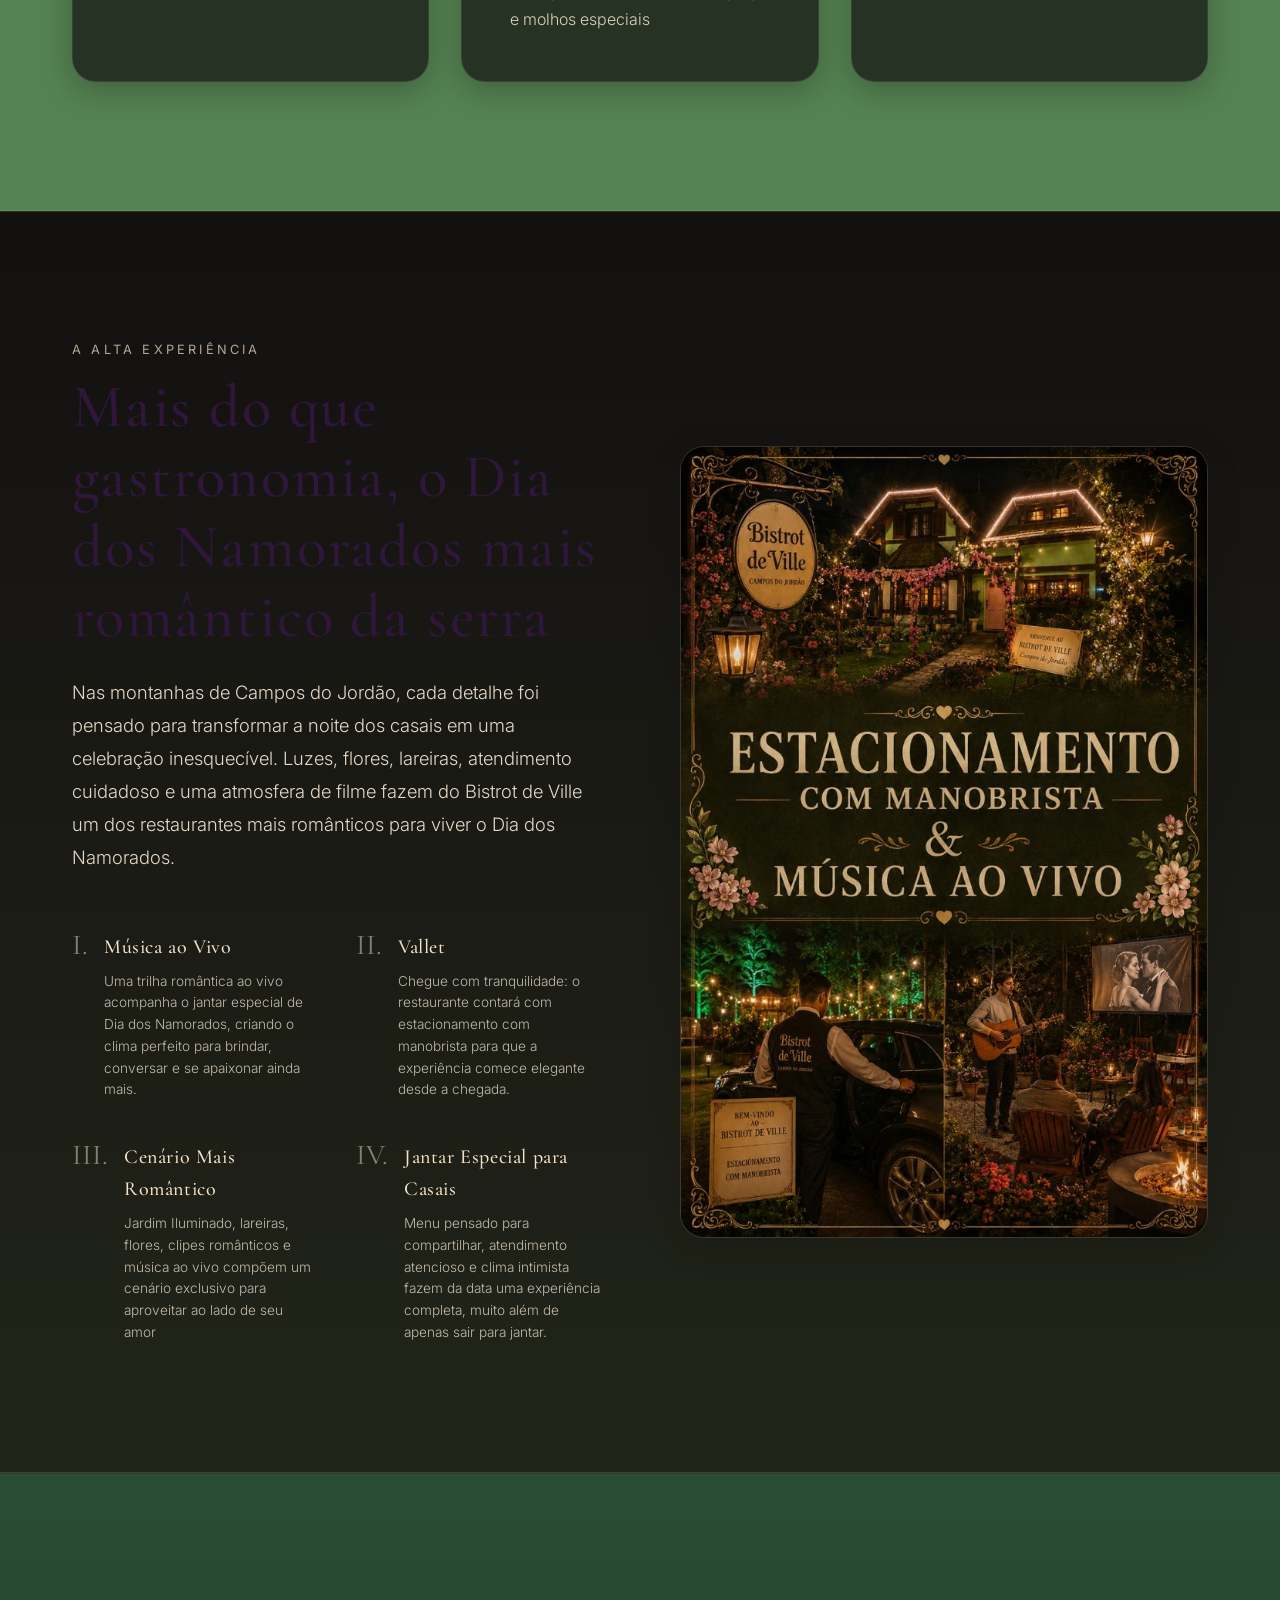
==== commit 62a224fb: "style: make hero poster full-width" ====
--- a/index.html
+++ b/index.html
@@ -53,12 +53,10 @@
 
   <!-- 3. Hero Section (First Fold) -->
   <section class="hero" id="heroSection">
-    <div class="container" style="padding: 0; display: flex; justify-content: center;">
-      <picture style="width: 100%; display: flex; justify-content: center;">
-        <source media="(min-width: 768px)" srcset="assets/optimized/hero-poster-desktop.jpg">
-        <img src="assets/optimized/hero-poster.jpg" alt="Jantar Especial Dia dos Namorados em Campos do Jordão" class="hero-poster">
-      </picture>
-    </div>
+    <picture style="width: 100%; display: flex; justify-content: center;">
+      <source media="(min-width: 768px)" srcset="assets/optimized/hero-poster-desktop.jpg">
+      <img src="assets/optimized/hero-poster.jpg" alt="Jantar Especial Dia dos Namorados em Campos do Jordão" class="hero-poster">
+    </picture>
   </section>
 
   <!-- 4. "Escolha seu Ambiente" Section -->
--- a/styles.css
+++ b/styles.css
@@ -274,16 +274,15 @@
   display: flex;
   justify-content: center;
   align-items: center;
-  background-color: transparent; /* Allows the body gradient to show */
-  padding: 140px 20px 80px 20px; /* Much more spacious padding around the poster */
+  background-color: transparent;
+  padding: 65px 0 0 0; /* Space for the header */
 }
 
 .hero-poster {
   width: 100%;
-  max-width: 1100px;
+  max-width: 100%;
   height: auto;
   display: block;
-  box-shadow: 0 15px 40px rgba(0,0,0,0.6);
 }
 
 .hero-content {
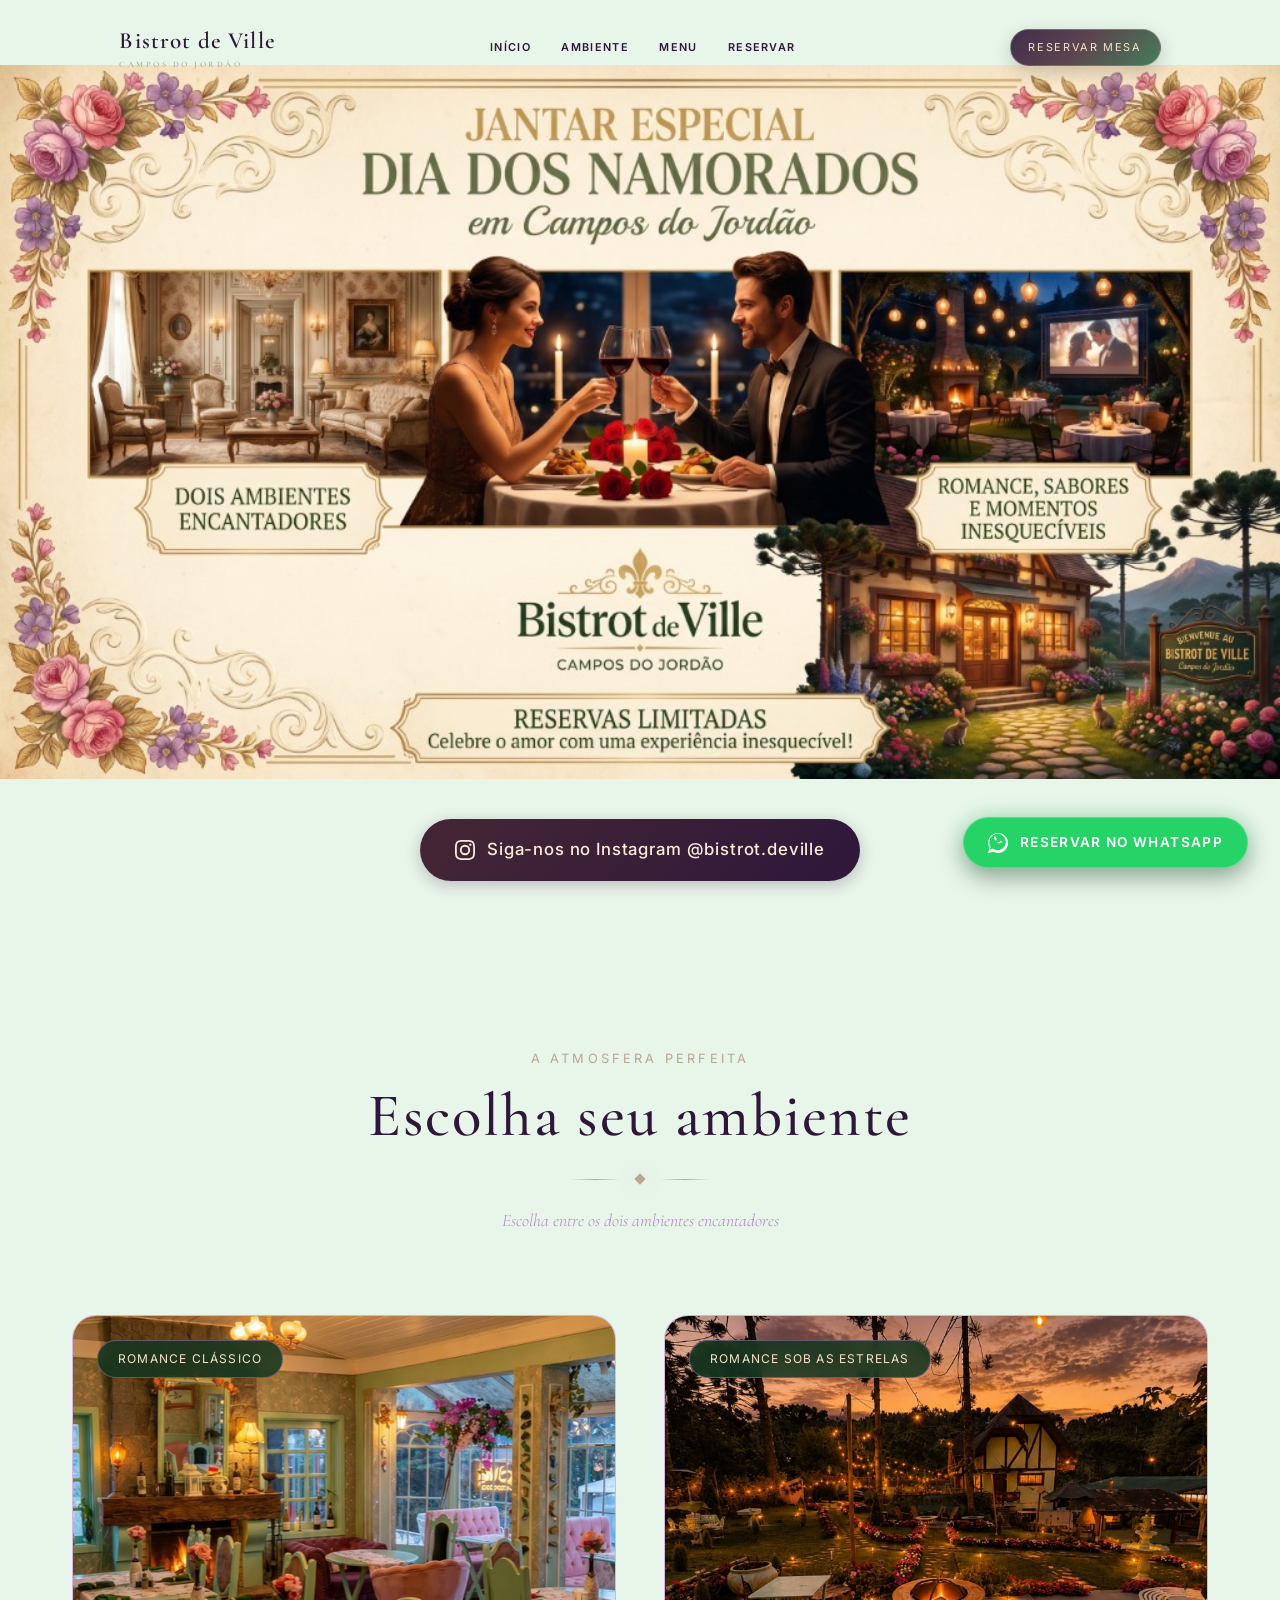
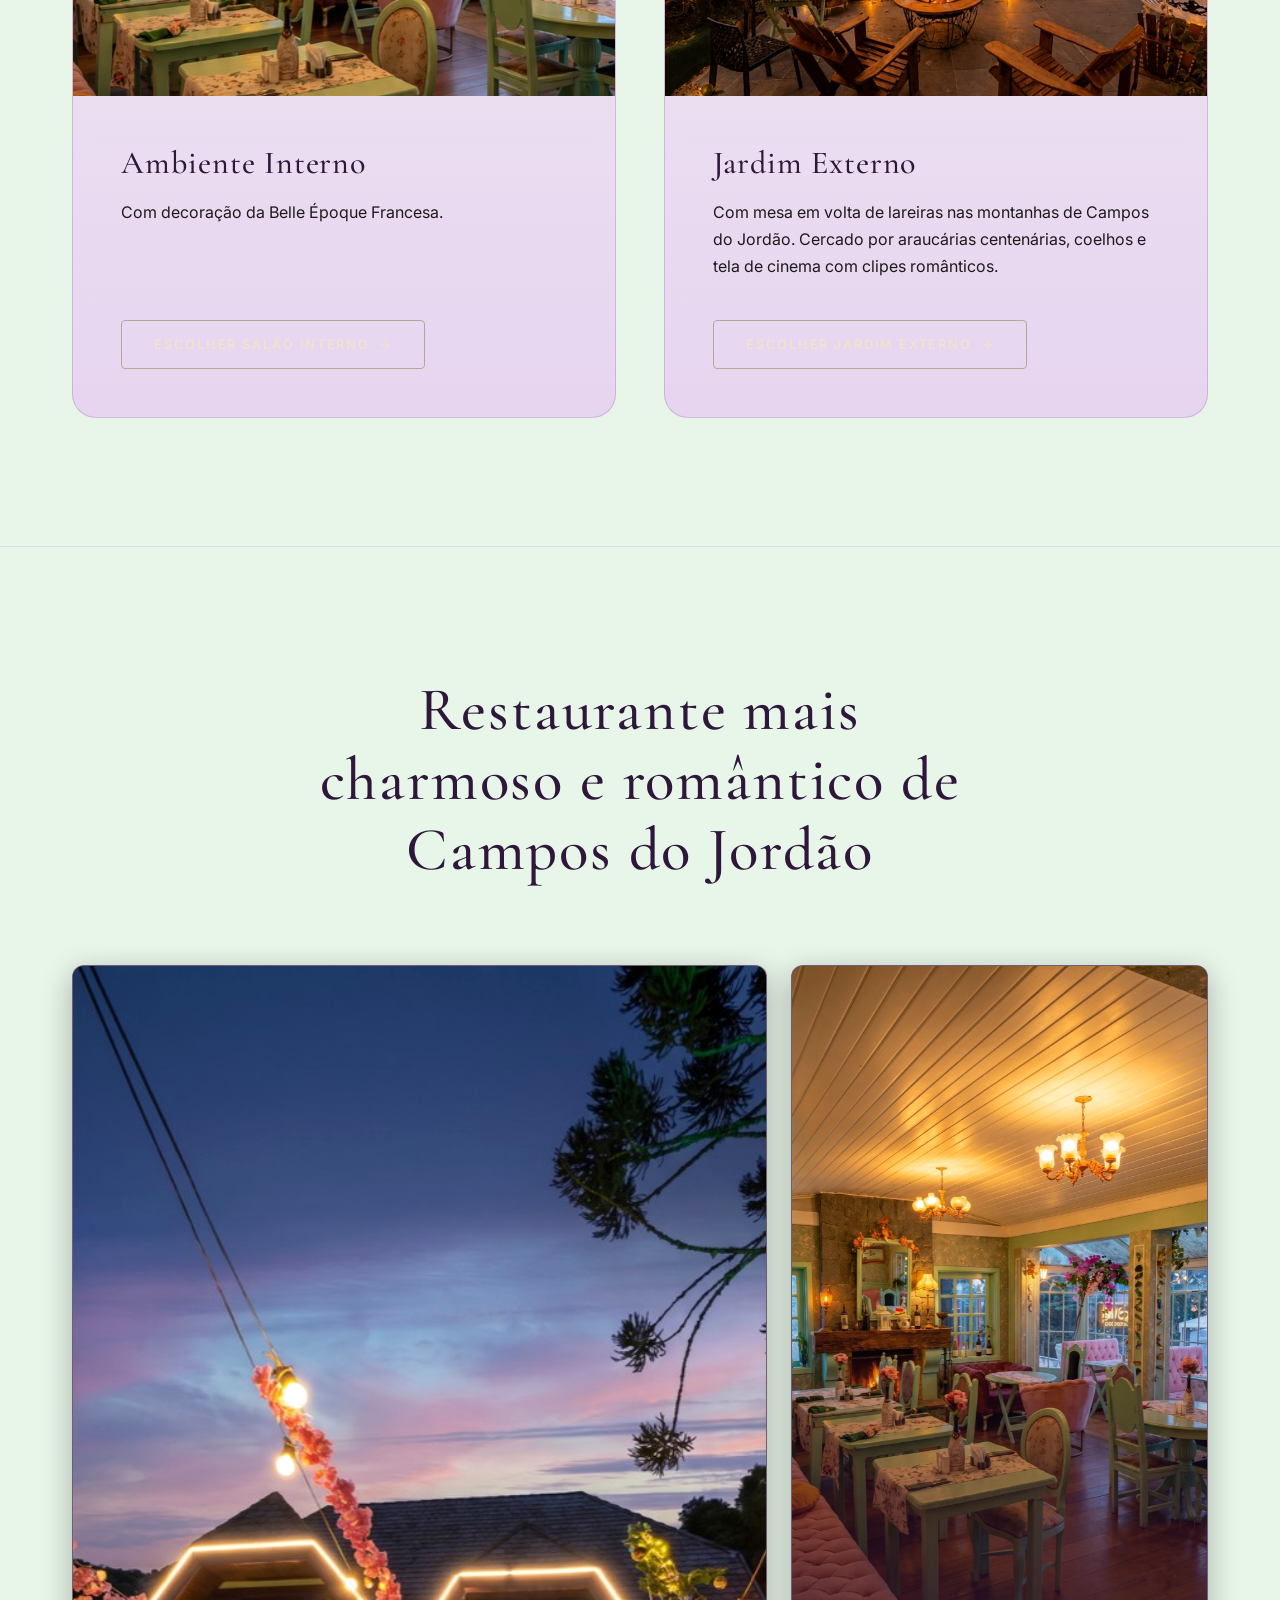
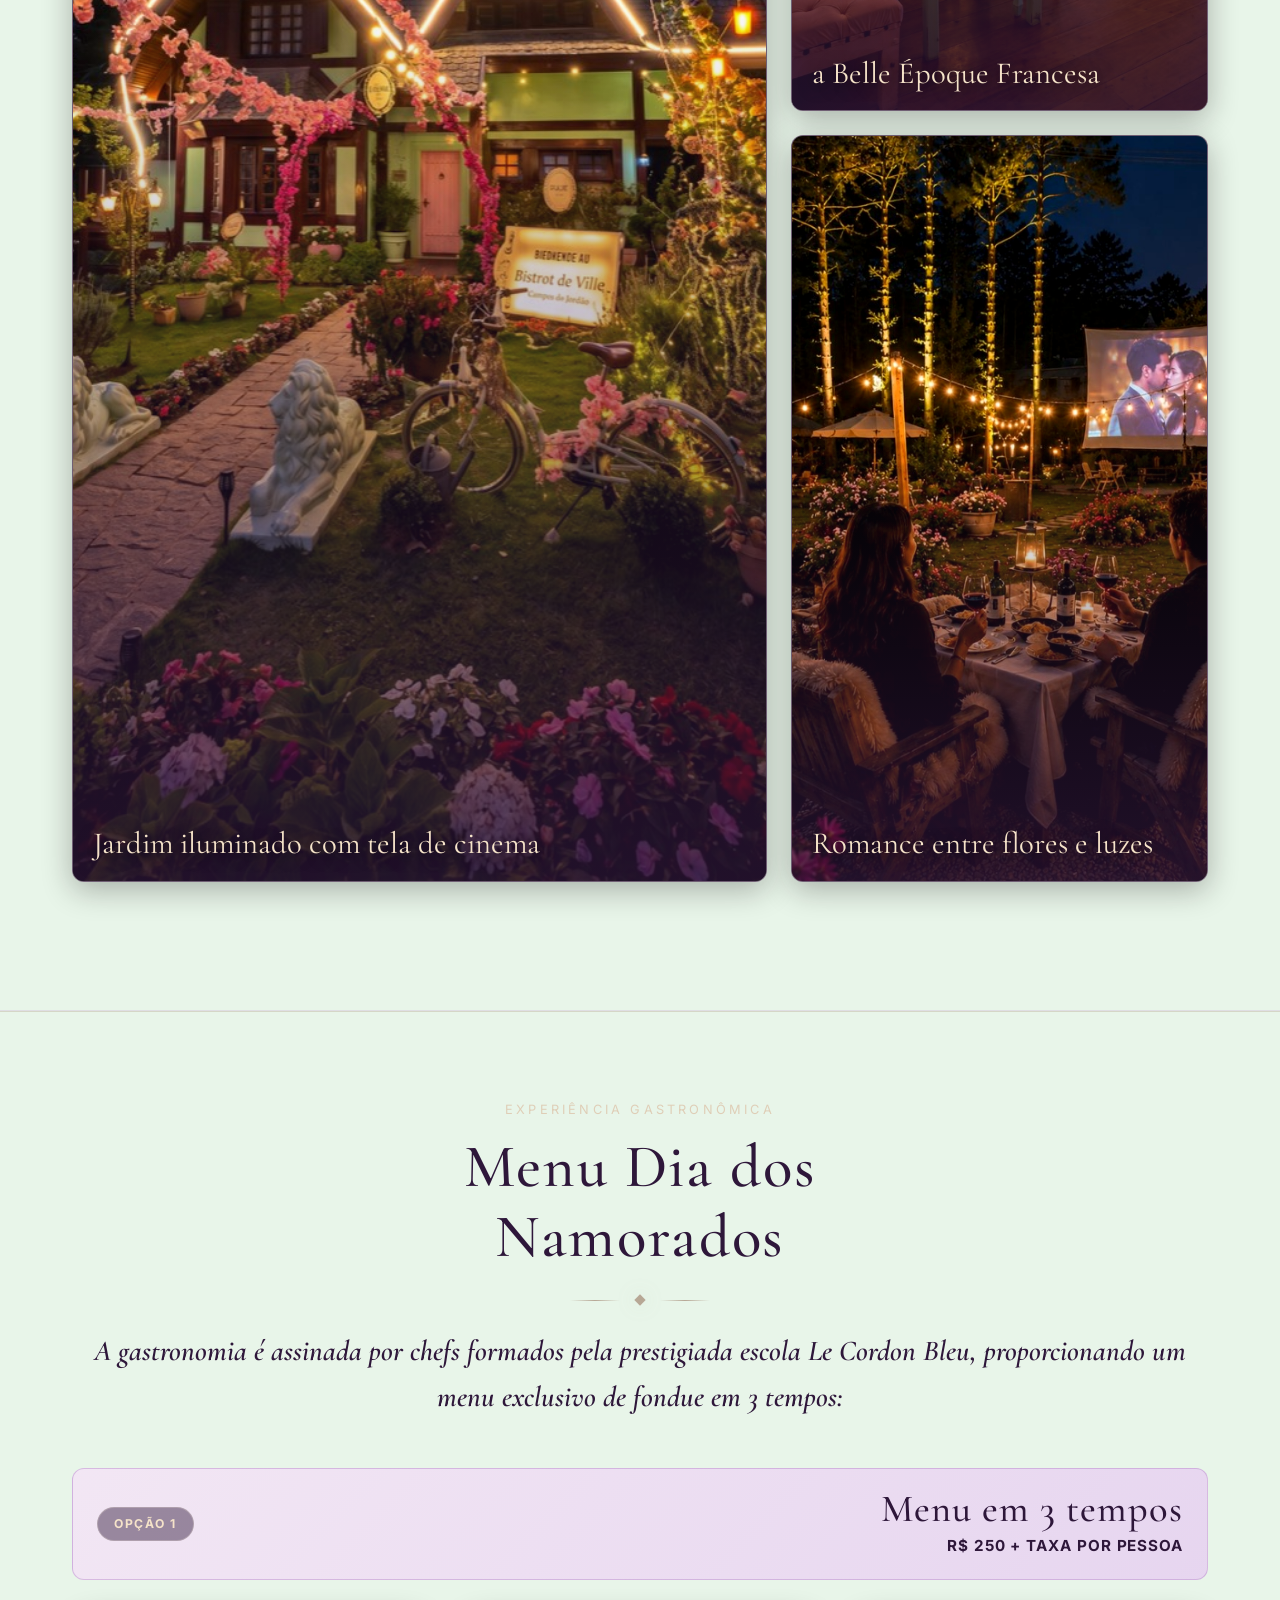
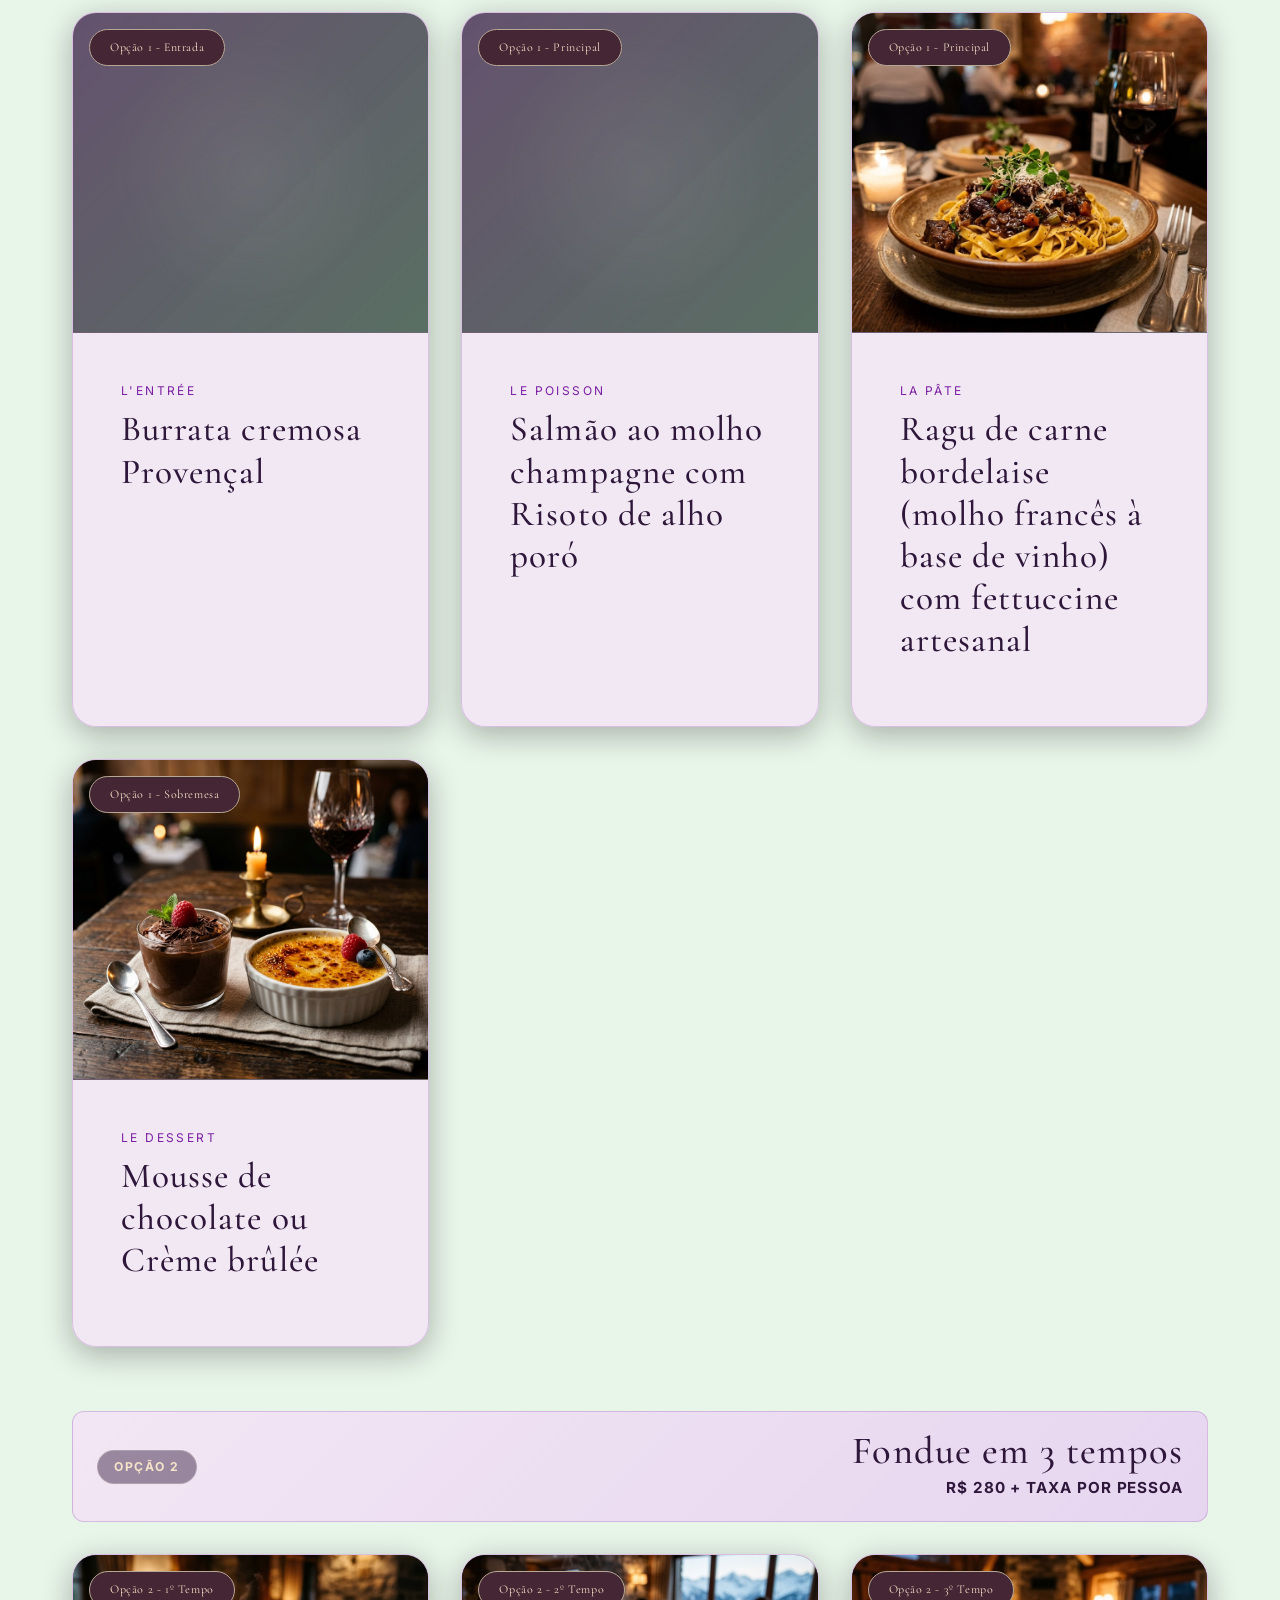
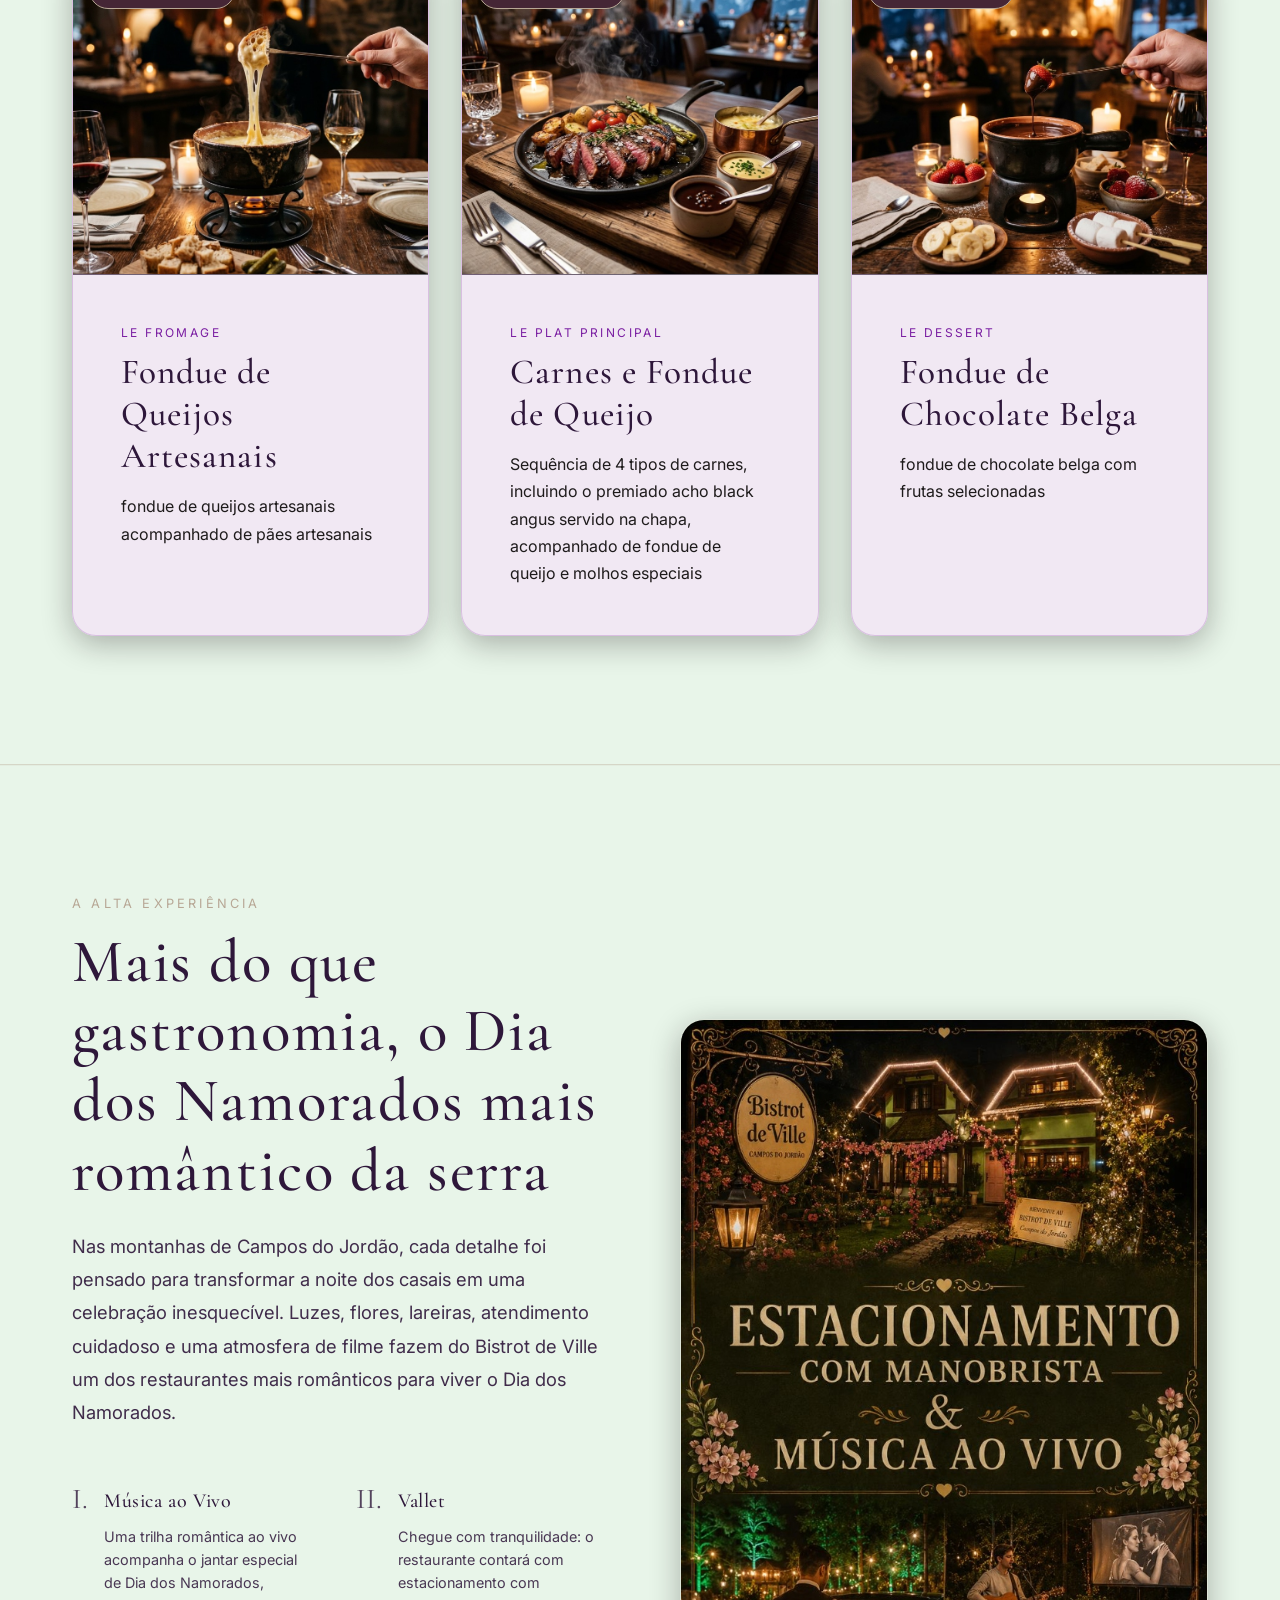
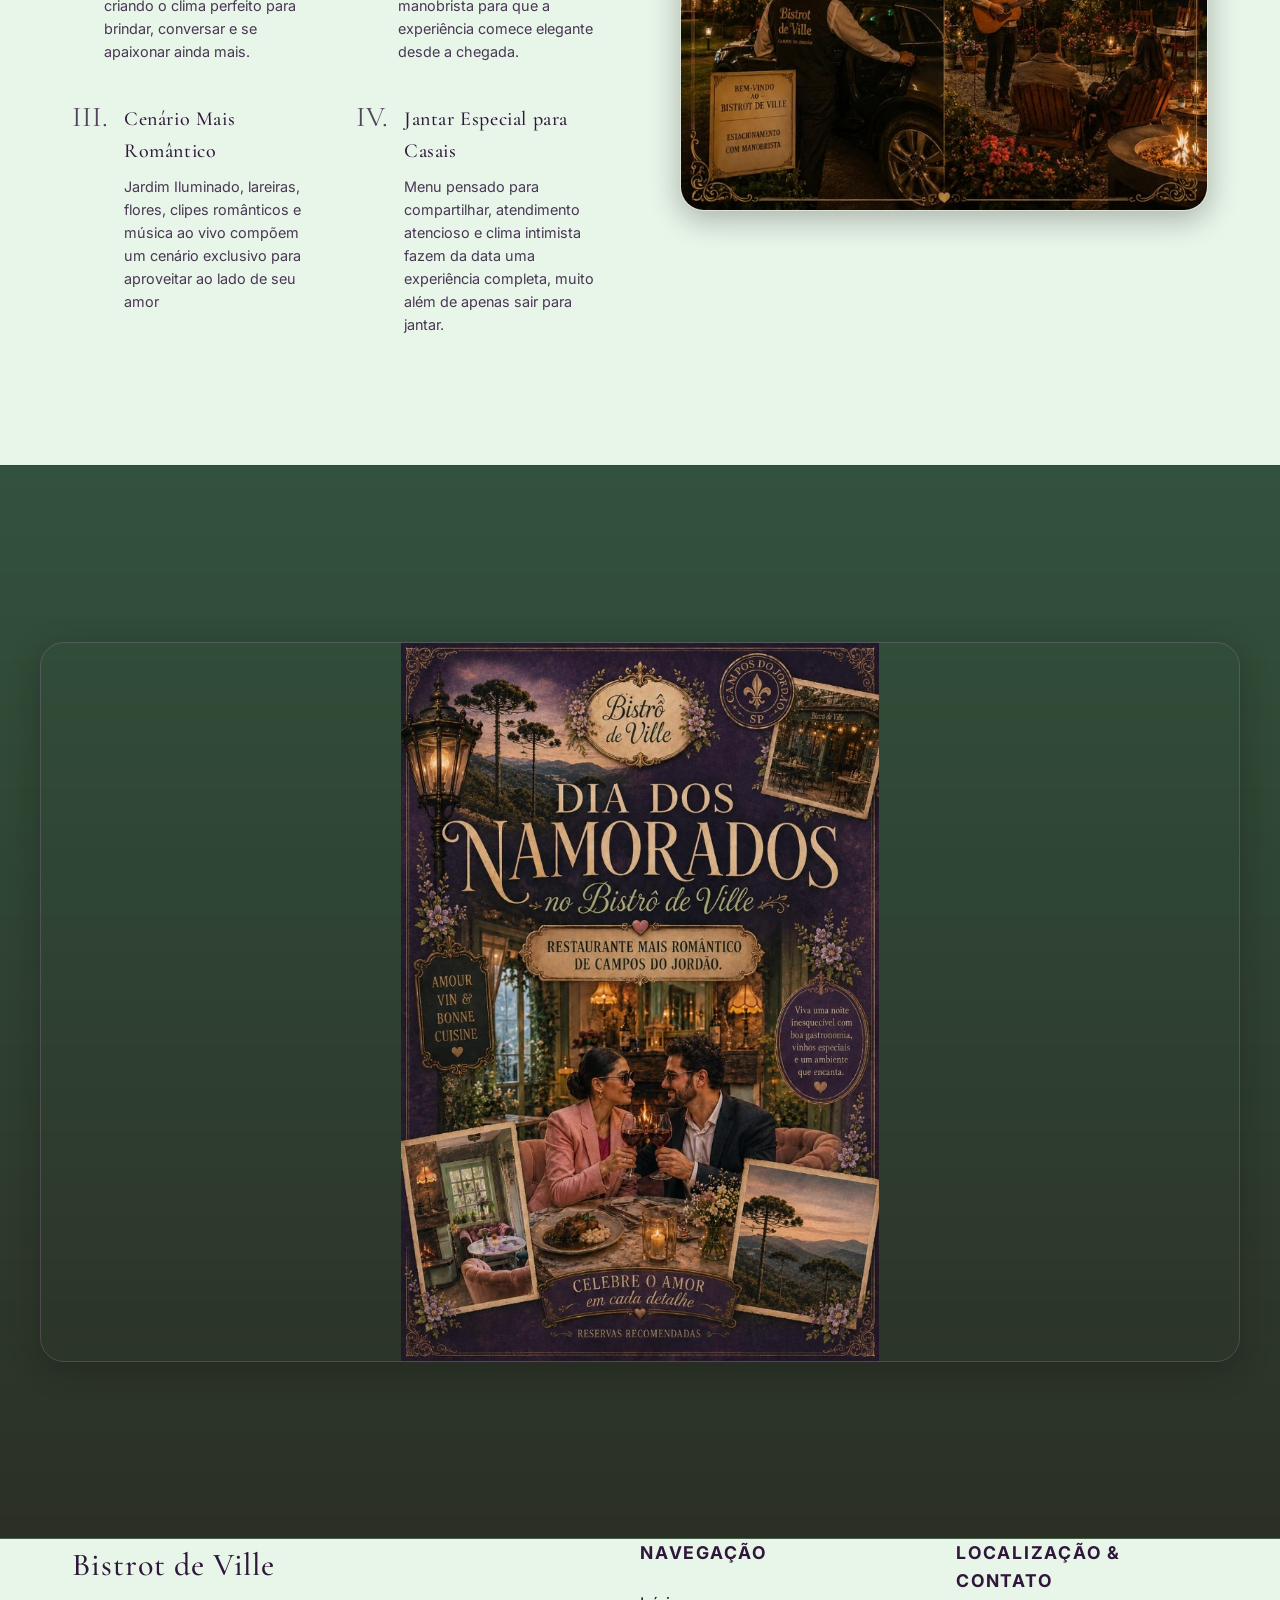
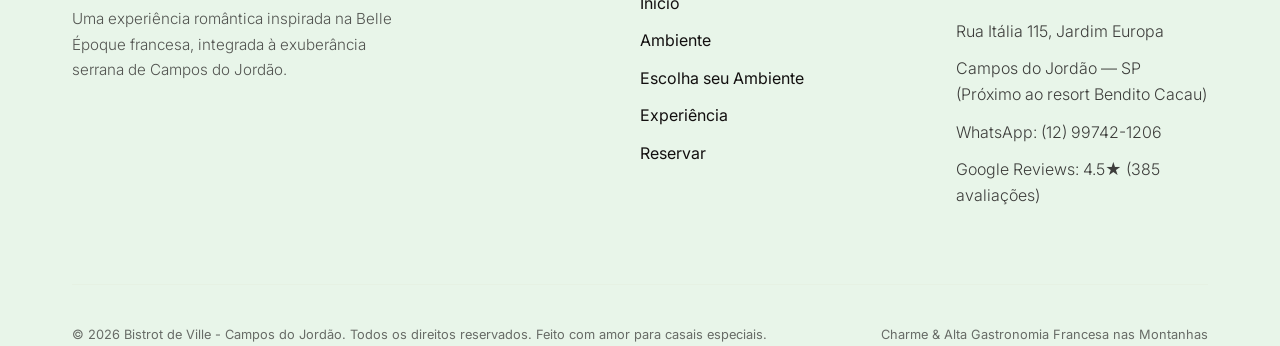
==== commit 3fedc8fd: "atualizações do site" ====
--- a/index.html
+++ b/index.html
@@ -58,6 +58,18 @@
       <img src="assets/optimized/hero-poster.jpg" alt="Jantar Especial Dia dos Namorados em Campos do Jordão" class="hero-poster">
     </picture>
   </section>
+
+  <!-- Instagram Call to Action -->
+  <div class="instagram-cta-wrapper">
+    <div class="container">
+      <a href="https://instagram.com/bistrot.deville" target="_blank" rel="noopener noreferrer" class="instagram-link">
+        <svg class="instagram-icon" viewBox="0 0 24 24">
+          <path d="M12 2.163c3.204 0 3.584.012 4.85.07 3.252.148 4.771 1.691 4.919 4.919.058 1.265.069 1.645.069 4.849 0 3.205-.012 3.584-.069 4.849-.149 3.225-1.664 4.771-4.919 4.919-1.266.058-1.644.07-4.85.07-3.204 0-3.584-.012-4.849-.07-3.26-.149-4.771-1.699-4.919-4.92-.058-1.265-.07-1.644-.07-4.849 0-3.204.013-3.583.07-4.849.149-3.227 1.664-4.771 4.919-4.919 1.266-.057 1.645-.069 4.849-.069zM12 0C8.741 0 8.333.014 7.053.072 2.695.272.273 2.69.073 7.051.014 8.333 0 8.741 0 12c0 3.259.014 3.668.072 4.948.2 4.358 2.618 6.78 6.98 6.98 1.281.058 1.689.072 4.948.072 3.259 0 3.668-.014 4.948-.072 4.354-.2 6.782-2.618 6.979-6.98.059-1.28.073-1.689.073-4.948 0-3.259-.014-3.667-.072-4.947-.196-4.354-2.617-6.78-6.979-6.98C15.668.014 15.259 0 12 0zm0 5.838a6.162 6.162 0 1 0 0 12.324 6.162 6.162 0 0 0 0-12.324zM12 16a4 4 0 1 1 0-8 4 4 0 0 1 0 8zm6.406-11.845a1.44 1.44 0 1 0 0 2.881 1.44 1.44 0 0 0 0-2.881z"/>
+        </svg>
+        Siga-nos no Instagram @bistrot.deville
+      </a>
+    </div>
+  </div>
 
   <!-- 4. "Escolha seu Ambiente" Section -->
   <section class="section section-ambients reveal" id="ambientSection">
@@ -126,14 +138,7 @@
   <section class="section section-ambiente-gallery reveal" id="ambienteSection">
     <div class="container">
       <div class="section-title-wrapper">
-        <span class="section-tag">Aba Ambiente</span>
-        <h2>Ambiente</h2>
-        <div class="ornament">
-          <div class="ornament-diamond"></div>
-        </div>
-        <p class="section-desc">
-          Cenários, luzes quentes, lareiras e jardins floridos para uma noite com clima de Campos do Jordão.
-        </p>
+        <h2>Restaurante mais charmoso e romântico de Campos do Jordão</h2>
       </div>
 
       <div class="ambiente-gallery">
@@ -359,18 +364,8 @@
 
   <!-- 6. Emotional Promise Section -->
   <section class="section section-promise reveal" id="promiseSection">
-    <div class="container">
-      <div class="promise-content">
-        <span class="section-tag">Nossa Promessa</span>
-        <h3>Mais do que um jantar.<br>Uma noite para guardar na memória.</h3>
-        <div class="ornament">
-          <div class="ornament-diamond"></div>
-        </div>
-        <p class="promise-text">
-          "No Bistrot de Ville, o Dia dos Namorados é vivido com charme, delicadeza e intensidade. Uma celebração do
-          amor em um cenário mágico, onde cada detalhe convida ao encantamento das montanhas."
-        </p>
-      </div>
+    <div class="container promise-poster-container">
+      <img src="assets/optimized/dia-dos-namorados-poster.jpg" alt="Dia dos Namorados no Bistrot de Ville" class="promise-poster-img">
     </div>
   </section>
 
--- a/styles.css
+++ b/styles.css
@@ -47,8 +47,8 @@
 html {
   scroll-behavior: smooth;
   font-size: 16px;
-  background-color: var(--preto-vinho);
-  color: var(--creme-claro);
+  background-color: #e8f5e9;
+  color: var(--preto-vinho);
   overflow-x: hidden;
 }
 
@@ -56,7 +56,7 @@
   font-family: var(--font-sans);
   line-height: 1.6;
   -webkit-font-smoothing: antialiased;
-  background: linear-gradient(180deg, #e8f5e9 0%, #c8e6c9 50%, #a5d6a7 100%);
+  background: #e8f5e9;
   color: var(--preto-vinho);
 }
 
@@ -184,11 +184,9 @@
 }
 
 header.scrolled .container {
-  background:
-    linear-gradient(135deg, rgba(18, 53, 31, 0.52), rgba(47, 107, 69, 0.3)),
-    rgba(250, 237, 217, 0.03);
-  border-color: rgba(156, 219, 178, 0.2);
-  box-shadow: 0 10px 26px rgba(0, 0, 0, 0.16);
+  background: rgba(232, 245, 233, 0.85);
+  border-color: rgba(84, 131, 82, 0.2);
+  box-shadow: 0 10px 26px rgba(0, 0, 0, 0.08);
   backdrop-filter: blur(26px) saturate(1.45);
   -webkit-backdrop-filter: blur(26px) saturate(1.45);
 }
@@ -198,7 +196,7 @@
   font-size: 1.45rem;
   font-weight: 600;
   letter-spacing: 0.05em;
-  color: var(--creme-papel);
+  color: var(--roxo-profundo);
   position: relative;
   display: flex;
   flex-direction: column;
@@ -232,7 +230,7 @@
   justify-content: center;
   padding: 0 0.75rem;
   border-radius: 999px;
-  color: var(--creme-papel);
+  color: var(--roxo-profundo);
   font-size: 0.68rem;
   font-weight: 600;
   letter-spacing: 0.12em;
@@ -241,8 +239,8 @@
 
 .main-nav a:hover,
 .main-nav a:focus-visible {
-  background: rgba(183, 131, 201, 0.18);
-  color: var(--creme-claro);
+  background: rgba(84, 131, 82, 0.15);
+  color: var(--preto-vinho);
 }
 
 .btn-nav-reserve {
@@ -430,6 +428,7 @@
   padding: 8rem 0;
   position: relative;
   scroll-margin-top: 7rem;
+  background-color: #e8f5e9;
 }
 
 .section-title-wrapper {
@@ -451,6 +450,7 @@
   font-size: clamp(2.5rem, 5vw, 3.8rem);
   line-height: 1.15;
   margin-bottom: 1.5rem;
+  color: var(--roxo-profundo);
 }
 
 .section-desc {
@@ -461,9 +461,17 @@
   font-weight: 300;
 }
 
-/* --- Section: Ambient Choose --- */
-.section-ambients {
-  background: linear-gradient(180deg, var(--preto-vinho) 0%, var(--verde-bistro-escuro) 100%);
+/* --- Section: Ambience --- */
+.section-ambience {
+  position: relative;
+  background: #e8f5e9;
+  padding-top: 6rem;
+  padding-bottom: 3rem;
+}
+
+.ambience-details {
+  background: transparent;
+  padding: 3rem 0;
   position: relative;
 }
 
@@ -475,8 +483,9 @@
 }
 
 .ambient-card {
-  background: linear-gradient(180deg, rgba(47, 107, 69, 0.18) 0%, rgba(69, 38, 53, 0.38) 50%, rgba(19, 16, 16, 0.92) 100%);
-  border: 1px solid rgba(183, 131, 201, 0.22);
+  background: linear-gradient(180deg, rgba(243, 229, 245, 0.75) 0%, rgba(230, 210, 240, 0.95) 100%);
+  backdrop-filter: blur(12px);
+  border: 1px solid rgba(183, 131, 201, 0.45);
   border-radius: var(--radius-lg);
   overflow: hidden;
   display: flex;
@@ -525,10 +534,7 @@
 
 /* --- Section: Ambiente Gallery --- */
 .section-ambiente-gallery {
-  background:
-    radial-gradient(circle at 15% 0%, rgba(47, 107, 69, 0.35), transparent 36%),
-    radial-gradient(circle at 85% 12%, rgba(69, 38, 53, 0.55), transparent 38%),
-    linear-gradient(180deg, var(--verde-bistro-escuro) 0%, var(--roxo-profundo) 100%);
+  background: #e8f5e9;
   border-top: 1px solid rgba(183, 131, 201, 0.2);
   border-bottom: 1px solid rgba(183, 131, 201, 0.2);
 }
@@ -598,16 +604,16 @@
 .ambient-card h3 {
   font-size: 2rem;
   margin-bottom: 1rem;
-  color: var(--creme-papel);
+  color: var(--roxo-profundo);
   line-height: 1.2;
 }
 
 .ambient-description {
   font-size: 1rem;
-  font-weight: 300;
+  font-weight: 400;
   line-height: 1.7;
-  color: var(--creme-claro);
-  opacity: 0.85;
+  color: var(--preto-vinho);
+  opacity: 0.95;
   margin-bottom: 2.5rem;
   flex-grow: 1;
 }
@@ -651,16 +657,16 @@
 
 /* --- Section: Menu de Namorados --- */
 .section-menu {
-  background: #548352;
-  border-top: 1px solid rgba(183, 167, 149, 0.15);
-  border-bottom: 1px solid rgba(183, 167, 149, 0.15);
+  background: #e8f5e9;
+  border-top: 1px solid rgba(183, 167, 149, 0.4);
+  border-bottom: 1px solid rgba(183, 167, 149, 0.4);
   position: relative;
   padding-top: 5.5rem;
   scroll-margin-top: 0;
 }
 
 .section-menu h2 {
-  color: var(--creme-papel);
+  color: var(--roxo-profundo);
 }
 
 .section-menu .section-tag {
@@ -670,12 +676,12 @@
 .menu-subtitle {
   font-family: var(--font-serif);
   font-size: clamp(1.2rem, 2.5vw, 1.8rem);
-  color: var(--creme-claro);
+  color: var(--roxo-profundo);
   text-align: center;
   font-style: italic;
   margin-top: -2.25rem;
   margin-bottom: 3rem;
-  font-weight: 400;
+  font-weight: 600;
 }
 
 .section-menu .section-title-wrapper {
@@ -778,11 +784,10 @@
   gap: 1.5rem;
   margin-bottom: 1.5rem;
   padding: 1.3rem 1.5rem;
-  border: 1px solid rgba(183, 131, 201, 0.28);
+  border: 1px solid rgba(183, 131, 201, 0.45);
   border-radius: var(--radius-md);
-  background:
-    linear-gradient(135deg, rgba(18, 53, 31, 0.48), rgba(69, 38, 53, 0.42)),
-    rgba(250, 237, 217, 0.035);
+  background: linear-gradient(135deg, rgba(243, 229, 245, 0.9) 0%, rgba(230, 210, 240, 0.9) 100%);
+  backdrop-filter: blur(12px);
 }
 
 .menu-region-header > span {
@@ -810,7 +815,7 @@
 
 .menu-region-header p {
   margin-top: 0.35rem;
-  color: var(--dourado-brilhante);
+  color: var(--roxo-profundo);
   font-size: 0.95rem;
   font-weight: 700;
   letter-spacing: 0.06em;
@@ -826,8 +831,9 @@
 }
 
 .menu-card {
-  background: rgba(19, 16, 16, 0.7);
-  border: 1px solid rgba(183, 167, 149, 0.15);
+  background: rgba(243, 229, 245, 0.85);
+  backdrop-filter: blur(12px);
+  border: 1px solid rgba(183, 131, 201, 0.4);
   border-radius: var(--radius-lg);
   overflow: hidden;
   display: flex;
@@ -847,7 +853,8 @@
   grid-column: span 2;
   display: grid;
   grid-template-columns: 1.2fr 1fr;
-  background: linear-gradient(135deg, rgba(69, 38, 53, 0.35) 0%, rgba(19, 16, 16, 0.85) 100%);
+  background: linear-gradient(135deg, rgba(243, 229, 245, 0.9) 0%, rgba(230, 210, 240, 0.9) 100%);
+  backdrop-filter: blur(12px);
 }
 
 .menu-card-large .menu-image-wrapper {
@@ -924,7 +931,7 @@
   font-size: 0.75rem;
   text-transform: uppercase;
   letter-spacing: 0.2em;
-  color: var(--roxo-lavanda);
+  color: #7b1fa2;
   margin-bottom: 0.5rem;
   display: block;
 }
@@ -932,16 +939,16 @@
 .menu-card h3 {
   font-size: 2.2rem;
   margin-bottom: 1rem;
-  color: var(--creme-papel);
+  color: var(--roxo-profundo);
   line-height: 1.2;
 }
 
 .menu-desc {
   font-size: 1rem;
-  font-weight: 300;
+  font-weight: 400;
   line-height: 1.7;
-  color: var(--creme-claro);
-  opacity: 0.85;
+  color: var(--preto-vinho);
+  opacity: 0.95;
   margin-bottom: 0;
 }
 
@@ -1035,7 +1042,7 @@
 
 /* --- Section: Sensorial Experience --- */
 .section-sensorial {
-  background: linear-gradient(180deg, var(--preto-vinho) 0%, var(--verde-bistro-escuro) 100%);
+  background: #e8f5e9;
   border-top: 1px solid rgba(183, 167, 149, 0.1);
   overflow: hidden;
 }
@@ -1060,9 +1067,9 @@
 
 .sensorial-text {
   font-size: 1.15rem;
-  font-weight: 300;
+  font-weight: 400;
   line-height: 1.8;
-  color: var(--creme-claro);
+  color: var(--roxo-profundo);
   margin-bottom: 3.5rem;
   opacity: 0.9;
 }
@@ -1082,22 +1089,22 @@
 .feature-number {
   font-family: var(--font-serif);
   font-size: 1.8rem;
-  color: var(--dourado);
+  color: var(--roxo-profundo);
   line-height: 1;
-  opacity: 0.7;
+  opacity: 0.8;
 }
 
 .feature-info h4 {
   font-size: 1.25rem;
   margin-bottom: 0.5rem;
-  color: var(--creme-papel);
+  color: var(--roxo-profundo);
 }
 
 .feature-info p {
-  font-size: 0.85rem;
-  font-weight: 300;
-  color: var(--creme-claro);
-  opacity: 0.75;
+  font-size: 0.9rem;
+  font-weight: 400;
+  color: var(--roxo-profundo);
+  opacity: 0.85;
   line-height: 1.6;
 }
 
@@ -1177,6 +1184,14 @@
   margin: 0 auto;
 }
 
+.promise-footer {
+  margin-top: 3.5rem;
+  padding: 2.5rem;
+  background: transparent;
+  border-radius: var(--radius-md);
+  border: 1px solid rgba(183, 167, 149, 0.4);
+}
+
 .promise-content h3 {
   font-size: clamp(2.2rem, 5vw, 3.8rem);
   font-weight: 300;
@@ -1196,7 +1211,7 @@
 
 /* --- Section: Scarcity & Reservation CTA --- */
 .section-conversion {
-  background-color: var(--preto-vinho);
+  background-color: #e8f5e9;
   text-align: center;
 }
 
@@ -1611,12 +1626,11 @@
 }
 
 /* --- Footer --- */
-footer {
-  background-color: var(--preto-vinho);
-  border-top: 1px solid rgba(183, 167, 149, 0.15);
-  padding: 5rem 0 3rem;
-  color: var(--creme-claro);
-  font-size: 0.9rem;
+.footer {
+  background-color: #e8f5e9;
+  color: var(--preto-vinho);
+  padding: 4rem 0 2rem;
+  border-top: 1px solid rgba(183, 167, 149, 0.4);
 }
 
 .footer-grid {
@@ -1643,7 +1657,7 @@
   font-size: 1.1rem;
   text-transform: uppercase;
   letter-spacing: 0.1em;
-  color: var(--dourado);
+  color: var(--roxo-profundo);
   margin-bottom: 1.5rem;
 }
 
@@ -2146,3 +2160,78 @@
     opacity: 0;
   }
 }
+
+/* --- Instagram CTA Section --- */
+.instagram-cta-wrapper {
+  background: #e8f5e9;
+  padding: 2.5rem 0;
+  display: flex;
+  justify-content: center;
+  align-items: center;
+  width: 100%;
+}
+
+.instagram-link {
+  display: inline-flex;
+  align-items: center;
+  gap: 0.75rem;
+  background: linear-gradient(135deg, var(--roxo-romantico) 0%, var(--roxo-profundo) 100%);
+  color: var(--creme-claro);
+  font-family: var(--font-sans);
+  font-size: 1.05rem;
+  font-weight: 500;
+  letter-spacing: 0.05em;
+  padding: 1.1rem 2.2rem;
+  border-radius: 50px;
+  box-shadow: 0 4px 15px rgba(46, 23, 58, 0.25);
+  transition: all 0.3s cubic-bezier(0.165, 0.84, 0.44, 1);
+  text-decoration: none;
+}
+
+.instagram-link:hover {
+  transform: translateY(-3px);
+  box-shadow: 0 8px 25px rgba(46, 23, 58, 0.4);
+  background: linear-gradient(135deg, var(--roxo-lavanda) 0%, var(--roxo-profundo) 100%);
+  color: #fff;
+}
+
+.instagram-icon {
+  width: 20px;
+  height: 20px;
+  fill: currentColor;
+  transition: transform 0.3s ease;
+}
+
+.instagram-link:hover .instagram-icon {
+  transform: scale(1.1) rotate(5deg);
+}
+
+/* --- Nossa Promessa Poster Section --- */
+.promise-poster-container {
+  display: flex;
+  justify-content: center;
+  align-items: center;
+  width: 100%;
+  padding: 1rem 0;
+}
+
+.promise-poster-img {
+  max-width: 100%;
+  width: 100%;
+  max-height: 80vh;
+  object-fit: contain;
+  border-radius: var(--radius-lg);
+  box-shadow: var(--shadow-warm);
+  border: 1px solid rgba(183, 131, 201, 0.25);
+}
+
+@media (max-width: 768px) {
+  .promise-poster-img {
+    border-radius: var(--radius-md);
+    max-height: 65vh;
+  }
+  .instagram-link {
+    padding: 0.9rem 1.8rem;
+    font-size: 0.95rem;
+  }
+}
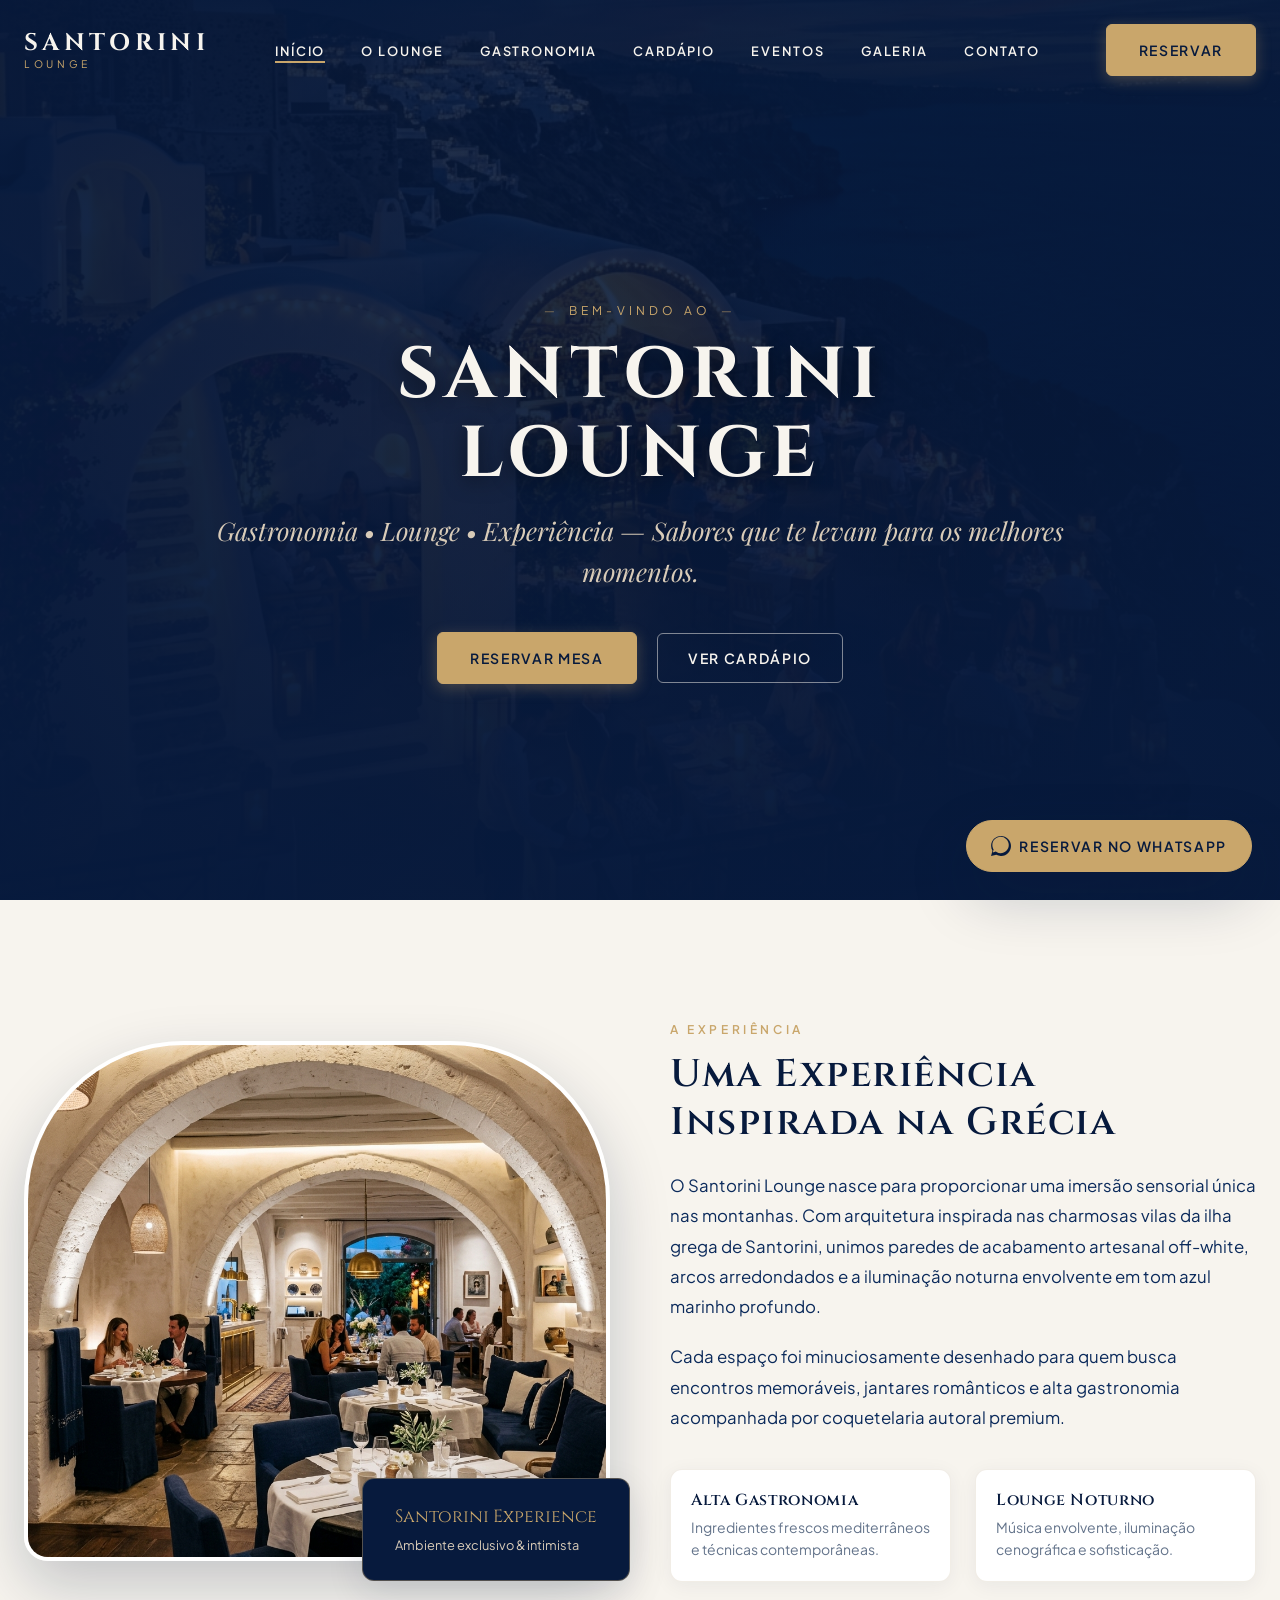
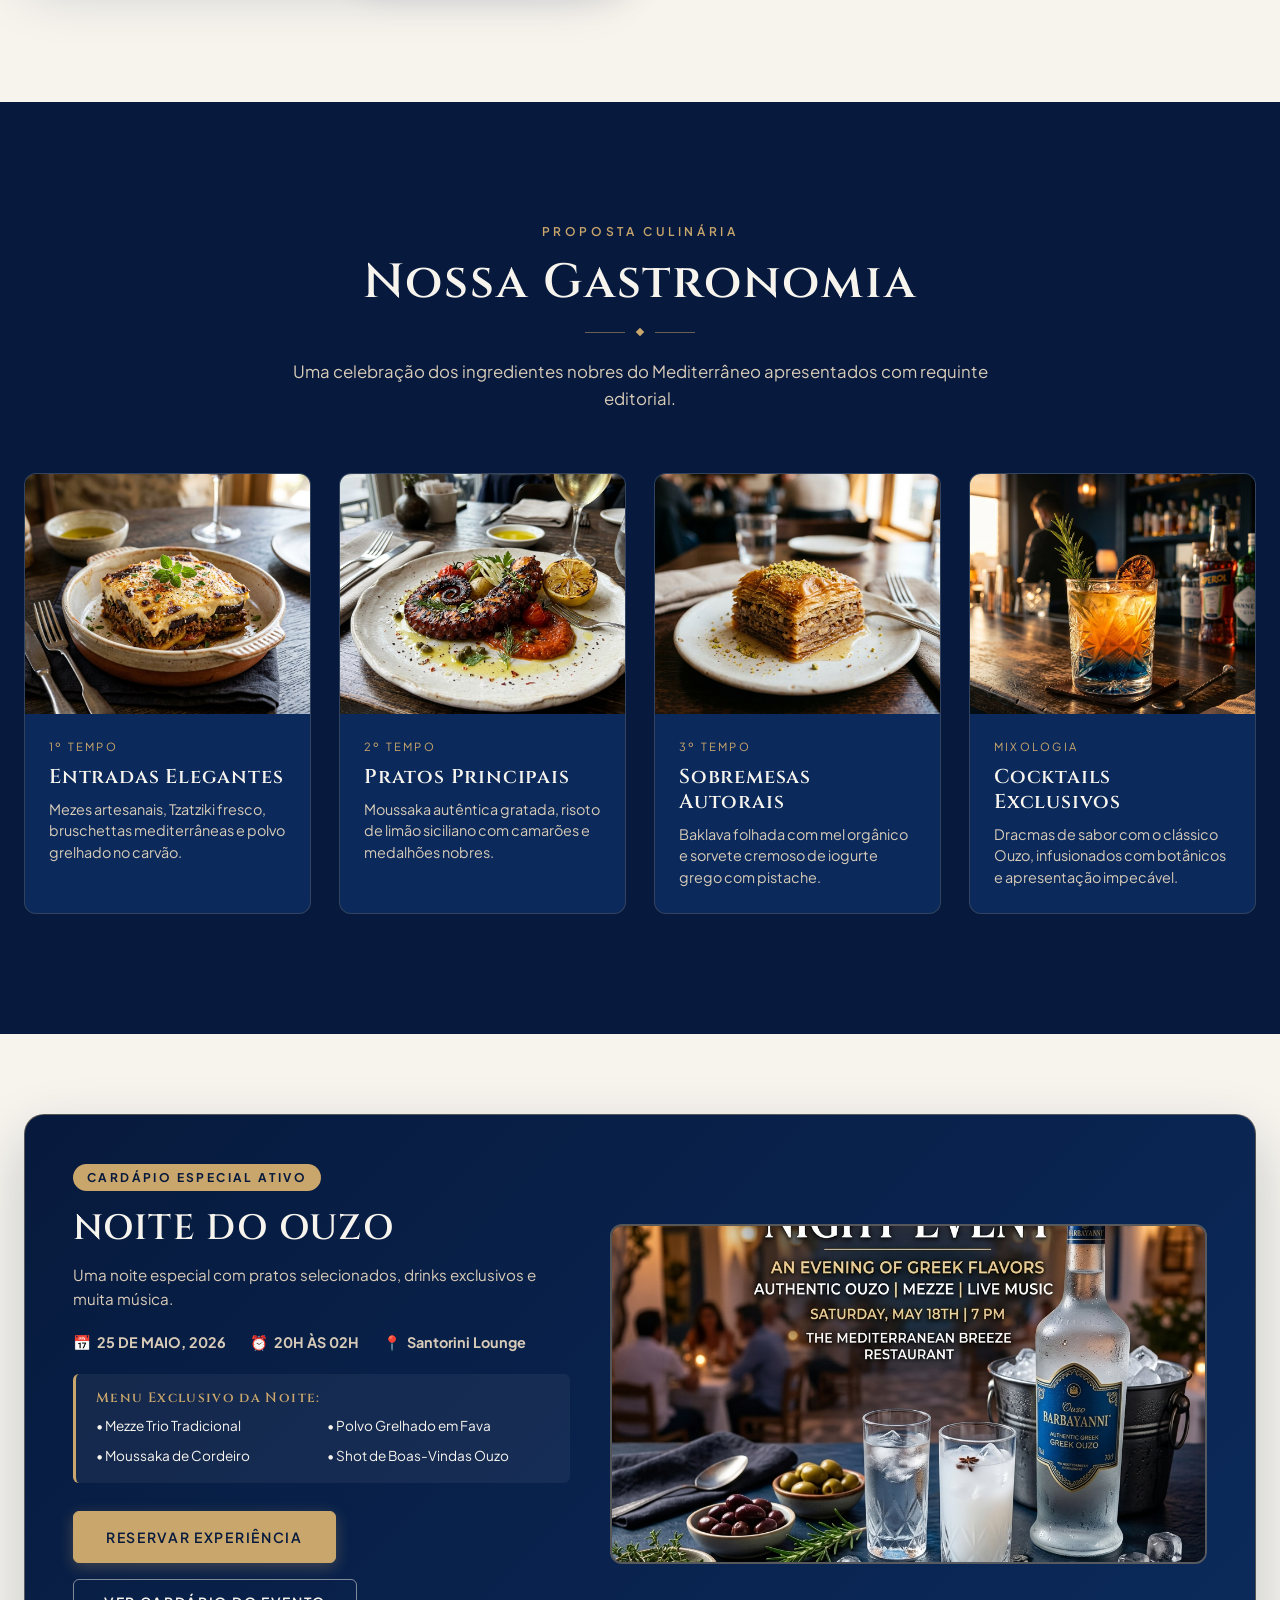
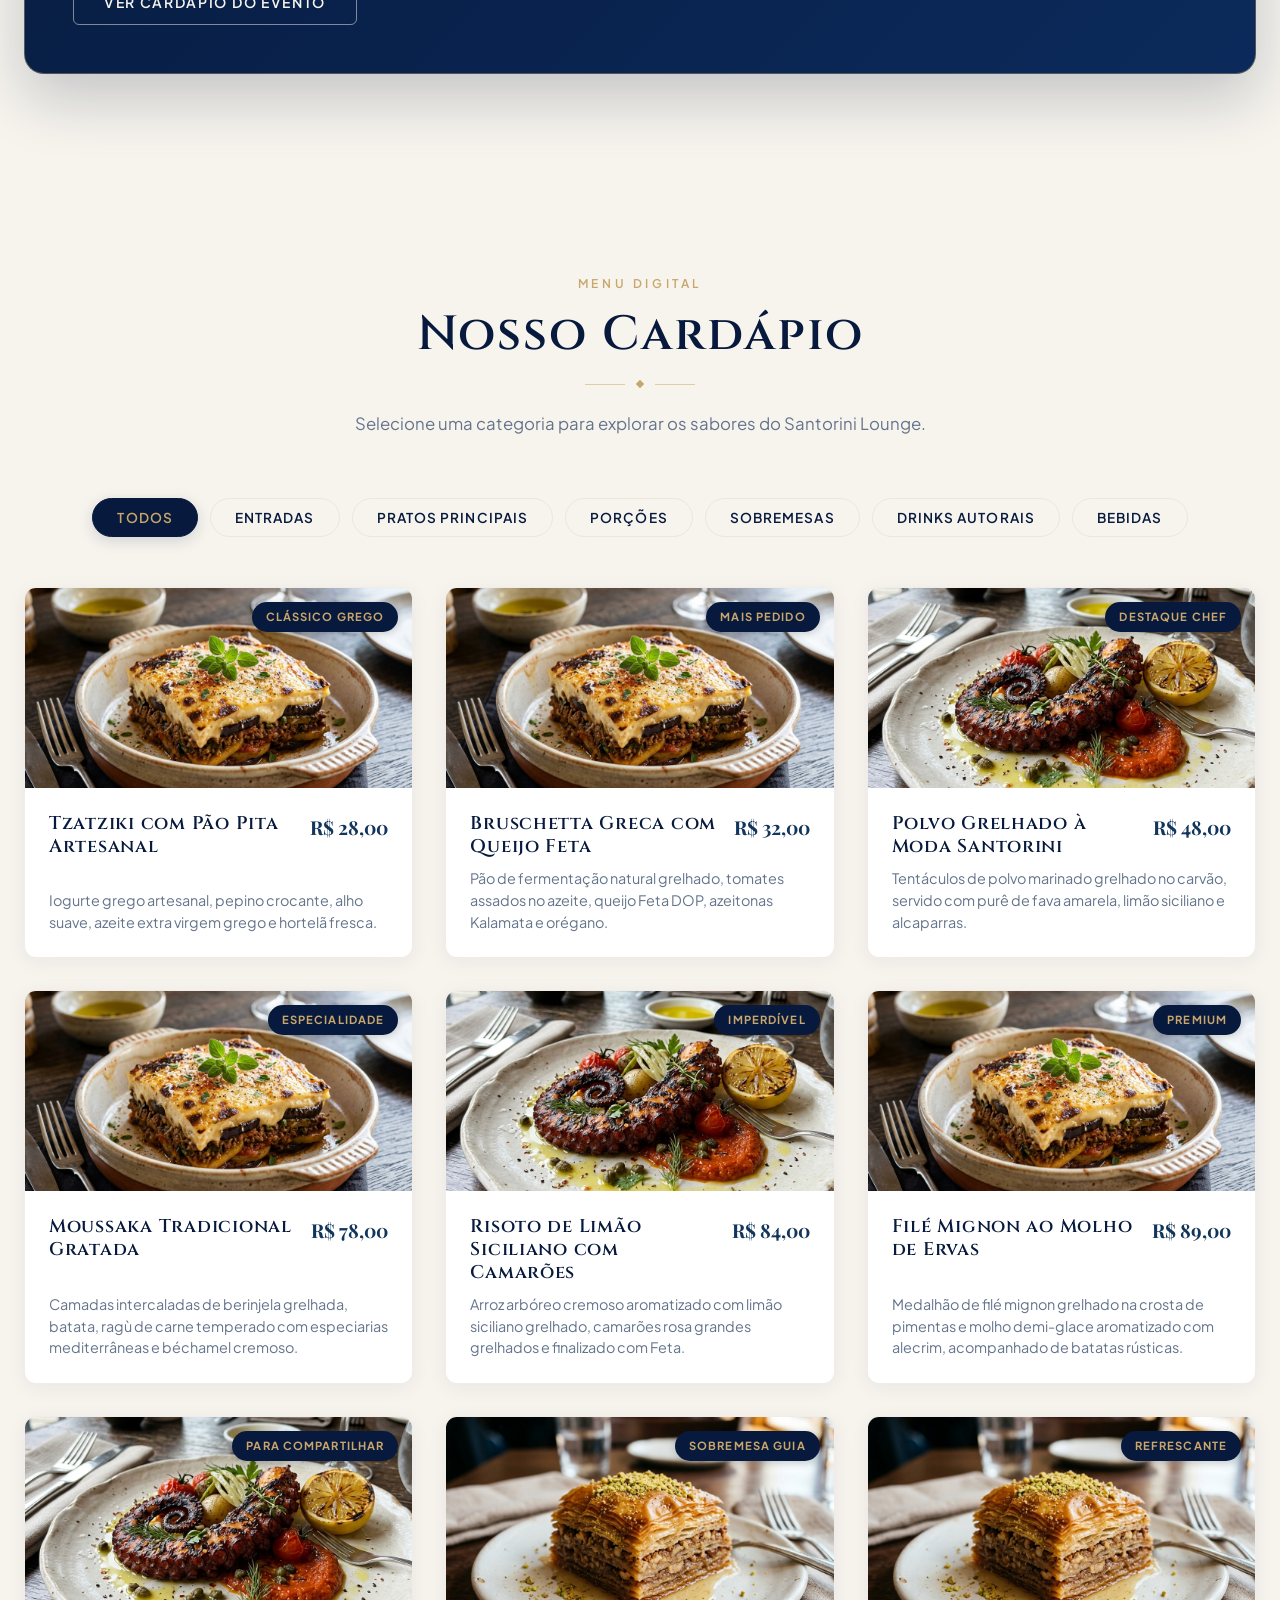
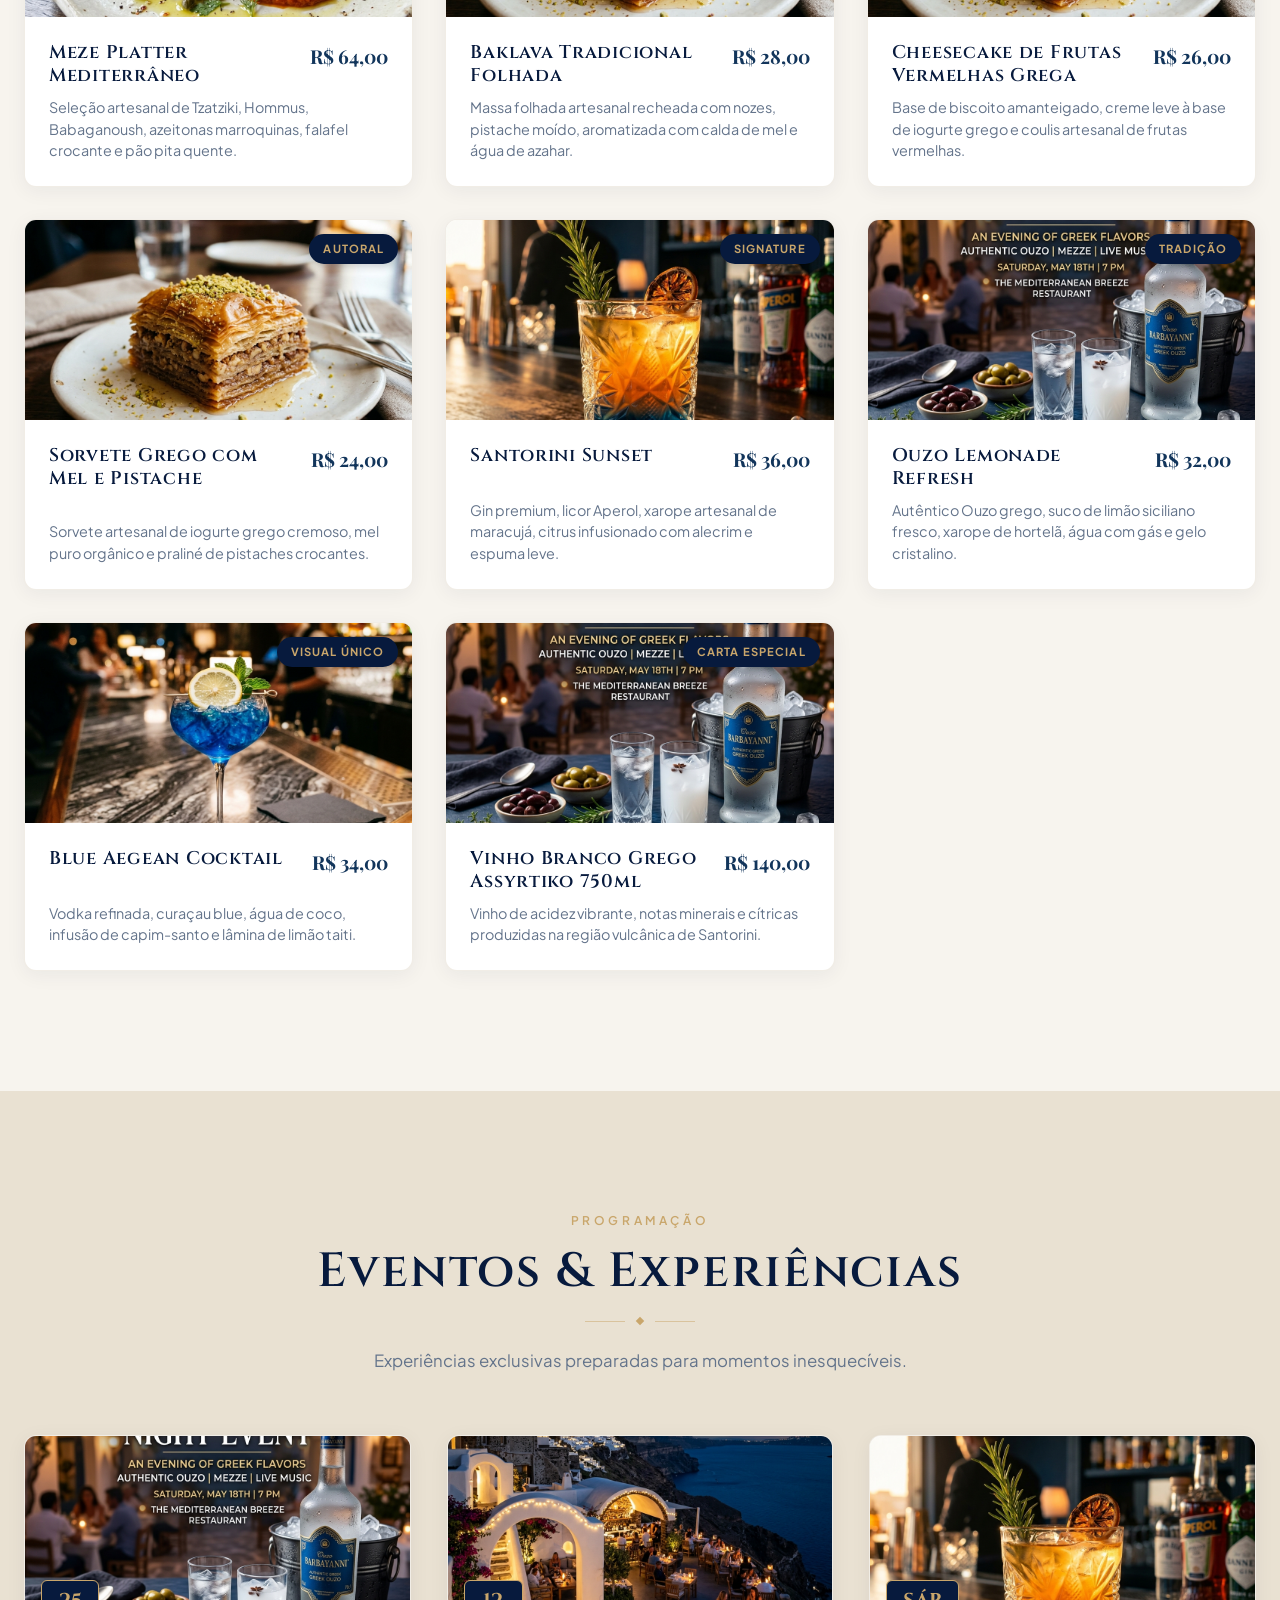
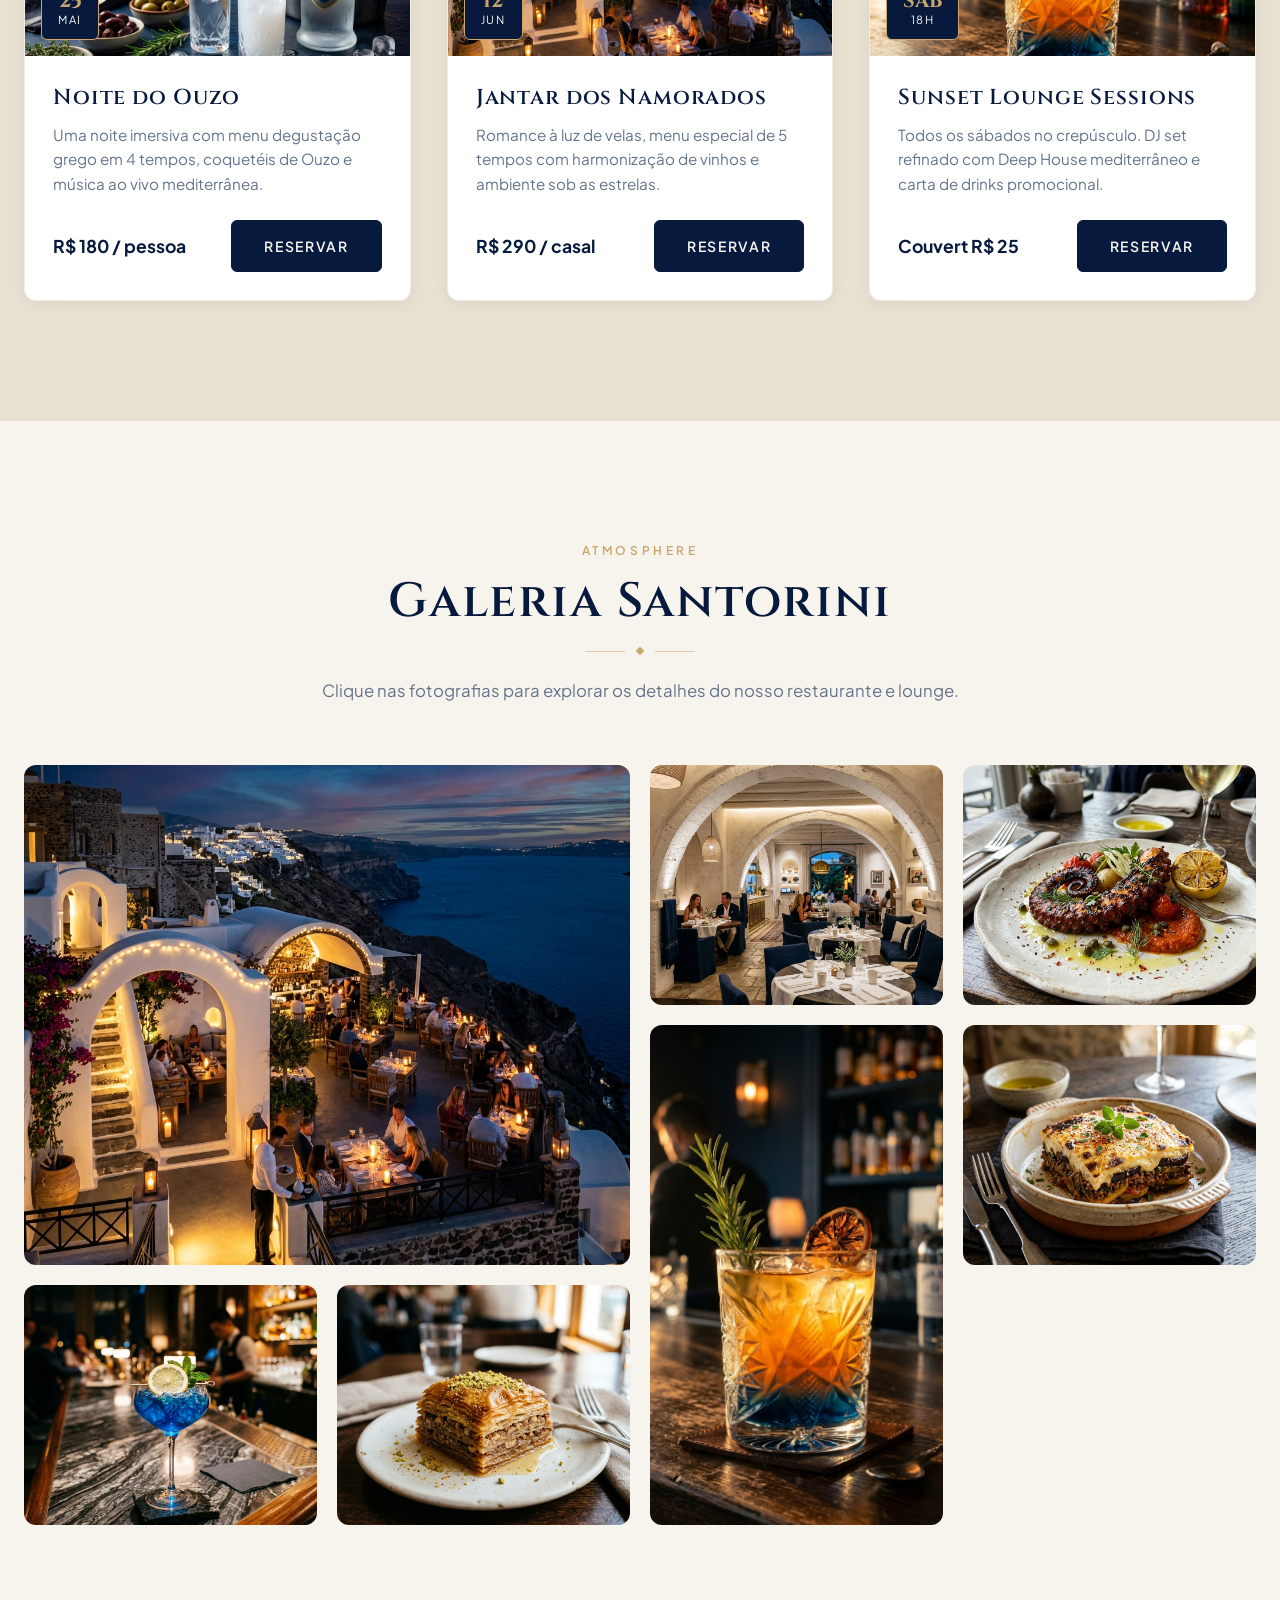
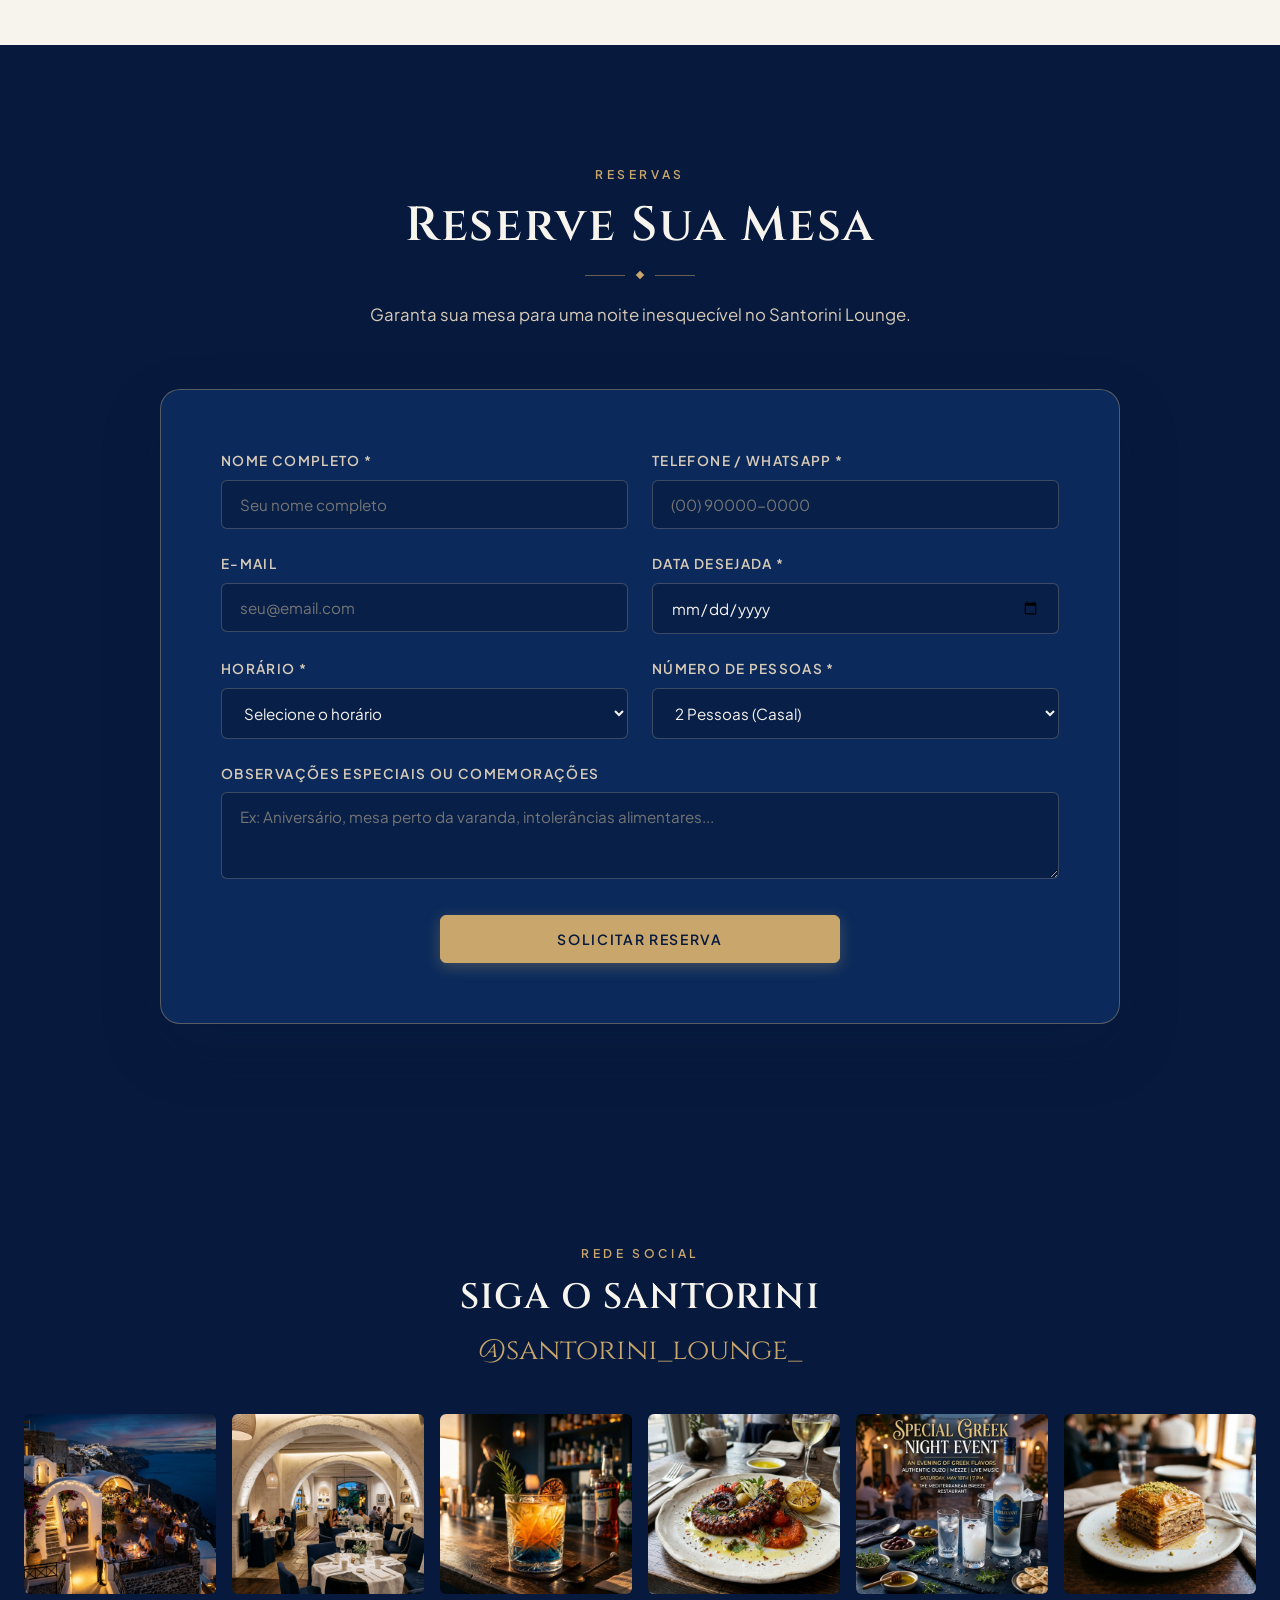
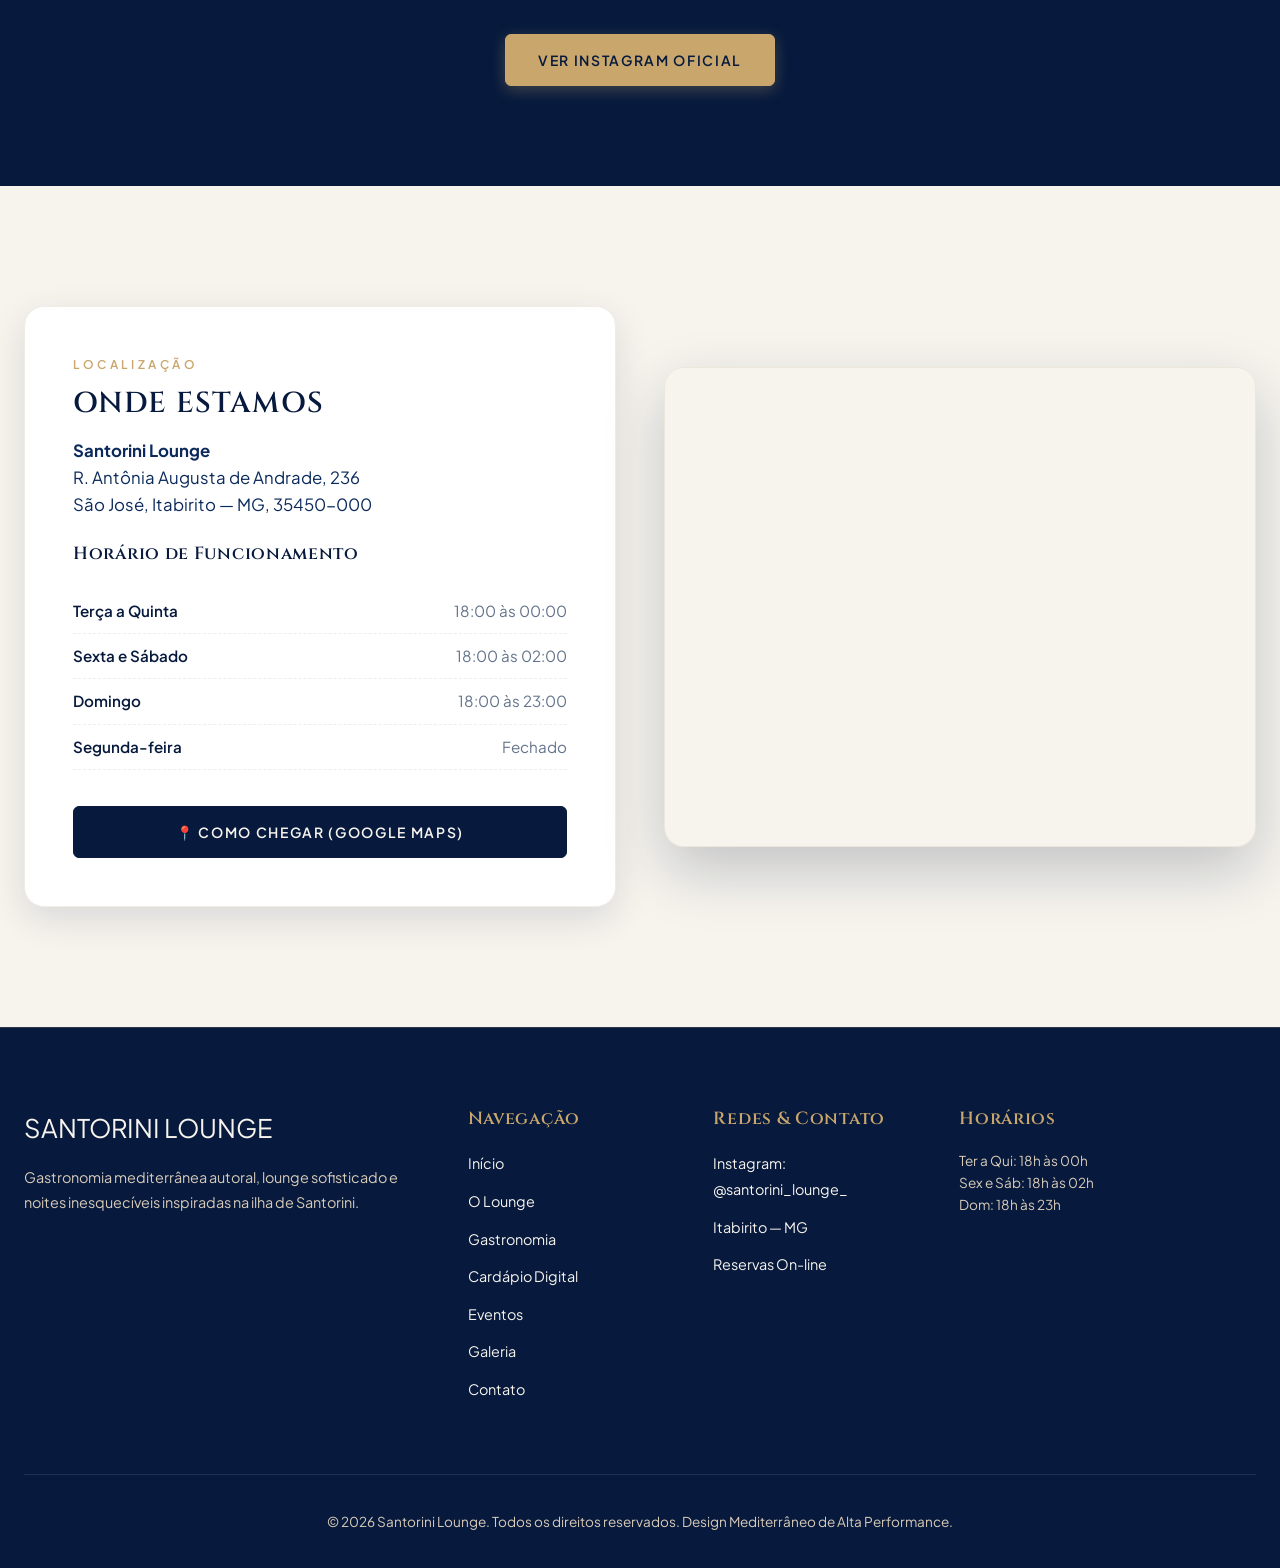
==== commit 27ad2448: "feat: complete luxury Santorini Lounge website, admin dashboard, visual assets, and mobile optimizat" ====
--- a/index.html
+++ b/index.html
@@ -1,550 +1,611 @@
 <!DOCTYPE html>
 <html lang="pt-BR">
-
 <head>
   <meta charset="UTF-8">
   <meta name="viewport" content="width=device-width, initial-scale=1.0">
-  <meta name="description"
-    content="Celebre o amor no Bistrot de Ville em Campos do Jordão. Jantar exclusivo de Dia dos Namorados com menu sofisticado francês, lareiras ao ar livre e ambientes encantadores. Garanta sua mesa.">
-  <meta name="keywords"
-    content="Bistrot de Ville, Campos do Jordão, Dia dos Namorados, Jantar Romântico, Restaurante Francês, Jantar de Casal, Reservas Bistrô">
-  <meta name="author" content="Bistrot de Ville">
-  <title>Dia dos Namorados no Bistrot de Ville — Campos do Jordão | Jantar Romântico Premium</title>
+  <title>Santorini Lounge | Restaurante & Lounge</title>
+  
+  <!-- SEO & Social Meta Tags -->
+  <meta name="description" content="Santorini Lounge — Restaurante & Lounge mediterrâneo em Itabirito-MG. Gastronomia autoral, cocktails exclusivos, arquitetura grega e ambiente sofisticado.">
+  <meta name="keywords" content="Santorini Lounge, Restaurante Grego, Lounge Itabirito, Gastronomia Mediterrânea, Jantar Romântico, Drinks Autorais">
+  <meta name="author" content="Santorini Lounge">
+  
+  <meta property="og:title" content="Santorini Lounge | Restaurante & Lounge">
+  <meta property="og:description" content="Vivencie a sofisticação da alta gastronomia mediterrânea e lounge inspirado na ilha de Santorini.">
+  <meta property="og:image" content="assets/hero_santorini.png">
+  <meta property="og:type" content="website">
 
   <!-- Favicon -->
-  <link rel="icon" type="image/png"
-    href="data:image/svg+xml,<svg xmlns=%22http://www.w3.org/2000/svg%22 viewBox=%220 0 100 100%22><text y=%22.9em%22 font-size=%2290%22>🍷</text></svg>">
-
-  <!-- CSS Stylesheet -->
+  <link rel="icon" type="image/svg+xml" href="data:image/svg+xml,<svg xmlns=%22http://www.w3.org/2000/svg%22 viewBox=%220 0 100 100%22><text y=%22.9em%22 font-size=%2290%22>🏛️</text></svg>">
+
+  <!-- Stylesheet -->
   <link rel="stylesheet" href="styles.css">
 </head>
-
 <body>
 
-  <!-- 1. Floating WhatsApp Contact Widget -->
-  <a href="https://wa.me/5512997421206?text=Olá! Gostaria de reservar uma mesa para o jantar especial de Dia dos Namorados no Bistrot de Ville."
-    class="whatsapp-widget" target="_blank" rel="noopener noreferrer" aria-label="Reservar mesa via WhatsApp"
-    id="whatsappFloatingBtn">
-    <svg class="whatsapp-icon" viewBox="0 0 24 24">
-      <path
-        d="M.057 24l1.687-6.163c-1.041-1.804-1.588-3.849-1.587-5.946C.06 5.348 5.397.01 12.008.01c3.202.001 6.212 1.246 8.477 3.514 2.266 2.268 3.507 5.28 3.505 8.484-.004 6.657-5.34 11.997-11.953 11.997-2.005-.001-3.973-.504-5.714-1.465L0 24zm6.59-4.846c1.6.95 3.188 1.449 4.825 1.451 5.436 0 9.86-4.42 9.864-9.852.002-2.63-1.023-5.101-2.887-6.967a9.741 9.741 0 0 0-6.972-2.883c-5.433 0-9.854 4.417-9.858 9.853-.002 2.062.54 3.738 1.493 5.34l-.988 3.606 3.692-.969zm11.233-6.993c-.3-.149-1.772-.875-2.046-.975-.274-.1-.474-.149-.674.15-.2.299-.774.975-.949 1.174-.175.199-.349.224-.649.075-.3-.15-1.265-.466-2.41-1.487-.893-.796-1.495-1.778-1.67-2.078-.175-.3-.018-.462.13-.61.134-.133.3-.349.449-.524.149-.175.199-.299.299-.499.1-.2.05-.375-.025-.524-.075-.15-.674-1.622-.924-2.224-.244-.589-.493-.509-.674-.518-.175-.008-.375-.01-.575-.01-.2 0-.524.075-.798.374-.274.3-.1.774-.1 1.623 0 .85.619 1.67.706 1.799.088.13 1.218 1.861 2.951 2.61.412.178.734.284.984.364.414.133.79.115 1.089.07.332-.05 1.772-.724 2.022-1.399.25-.674.25-1.248.175-1.398-.075-.149-.274-.249-.574-.398z" />
+  <!-- Floating WhatsApp Action -->
+  <a href="https://wa.me/5531999999999?text=Olá!%20Gostaria%20de%20reservar%20uma%20mesa%20no%20Santorini%20Lounge." 
+     target="_blank" rel="noopener noreferrer" class="btn-primary" 
+     style="position: fixed; bottom: 28px; right: 28px; z-index: 990; border-radius: 9999px; padding: 14px 24px; box-shadow: var(--shadow-luxury);"
+     id="whatsappBtn">
+    <svg width="20" height="20" fill="currentColor" viewBox="0 0 24 24" style="margin-right: 8px;">
+      <path d="M.057 24l1.687-6.163c-1.041-1.804-1.588-3.849-1.587-5.946C.06 5.348 5.397.01 12.008.01c3.202.001 6.212 1.246 8.477 3.514 2.266 2.268 3.507 5.28 3.505 8.484-.004 6.657-5.34 11.997-11.953 11.997-2.005-.001-3.973-.504-5.714-1.465L0 24zm6.59-4.846c1.6.95 3.188 1.449 4.825 1.451 5.436 0 9.86-4.42 9.864-9.852.002-2.63-1.023-5.101-2.887-6.967a9.741 9.741 0 0 0-6.972-2.883c-5.433 0-9.854 4.417-9.858 9.853-.002 2.062.54 3.738 1.493 5.34l-.988 3.606 3.692-.969z"/>
     </svg>
-    <span class="whatsapp-text">Reservar no WhatsApp</span>
+    Reservar no WhatsApp
   </a>
 
-  <!-- 2. Header & Navigation -->
-  <header>
-    <div class="container">
-      <div class="logo">
-        Bistrot de Ville
-        <span>Campos do Jordão</span>
-      </div>
-      <nav class="main-nav" aria-label="Navegação principal">
-        <a href="#heroSection">Início</a>
-        <a href="#ambienteSection">Ambiente</a>
-        <a href="#menuSection">Menu</a>
-        <a href="#ambientSection">Reservar</a>
+  <!-- Header / Navigation Bar -->
+  <header class="navbar" id="navbar">
+    <div class="container navbar-container">
+      <a href="#hero" class="brand-logo">
+        <span class="logo-main">SANTORINI</span>
+        <span class="logo-sub">LOUNGE</span>
+      </a>
+
+      <nav>
+        <ul class="nav-menu">
+          <li><a href="#hero" class="nav-link active">Início</a></li>
+          <li><a href="#lounge" class="nav-link">O Lounge</a></li>
+          <li><a href="#gastronomia" class="nav-link">Gastronomia</a></li>
+          <li><a href="#cardapio" class="nav-link">Cardápio</a></li>
+          <li><a href="#eventos" class="nav-link">Eventos</a></li>
+          <li><a href="#galeria" class="nav-link">Galeria</a></li>
+          <li><a href="#contato" class="nav-link">Contato</a></li>
+        </ul>
       </nav>
-      <button class="btn-nav-reserve js-open-modal" id="navReserveBtn" data-ambient="Belle Époque (Interno)">
-        Reservar Mesa
-      </button>
+
+      <div class="nav-actions">
+        <a href="#reservas" class="btn-primary" id="navReserveBtn">Reservar</a>
+        <div class="mobile-toggle" id="mobileToggle" aria-label="Abrir Menu">
+          <span></span>
+          <span></span>
+          <span></span>
+        </div>
+      </div>
     </div>
   </header>
 
-  <!-- 3. Hero Section (First Fold) -->
-  <section class="hero" id="heroSection">
-    <picture style="width: 100%; display: flex; justify-content: center;">
-      <source media="(min-width: 768px)" srcset="assets/optimized/hero-poster-desktop.jpg">
-      <img src="assets/optimized/hero-poster.jpg" alt="Jantar Especial Dia dos Namorados em Campos do Jordão" class="hero-poster">
-    </picture>
-  </section>
-
-  <!-- Instagram Call to Action -->
-  <div class="instagram-cta-wrapper">
-    <div class="container">
-      <a href="https://instagram.com/bistrot.deville" target="_blank" rel="noopener noreferrer" class="instagram-link">
-        <svg class="instagram-icon" viewBox="0 0 24 24">
-          <path d="M12 2.163c3.204 0 3.584.012 4.85.07 3.252.148 4.771 1.691 4.919 4.919.058 1.265.069 1.645.069 4.849 0 3.205-.012 3.584-.069 4.849-.149 3.225-1.664 4.771-4.919 4.919-1.266.058-1.644.07-4.85.07-3.204 0-3.584-.012-4.849-.07-3.26-.149-4.771-1.699-4.919-4.92-.058-1.265-.07-1.644-.07-4.849 0-3.204.013-3.583.07-4.849.149-3.227 1.664-4.771 4.919-4.919 1.266-.057 1.645-.069 4.849-.069zM12 0C8.741 0 8.333.014 7.053.072 2.695.272.273 2.69.073 7.051.014 8.333 0 8.741 0 12c0 3.259.014 3.668.072 4.948.2 4.358 2.618 6.78 6.98 6.98 1.281.058 1.689.072 4.948.072 3.259 0 3.668-.014 4.948-.072 4.354-.2 6.782-2.618 6.979-6.98.059-1.28.073-1.689.073-4.948 0-3.259-.014-3.667-.072-4.947-.196-4.354-2.617-6.78-6.979-6.98C15.668.014 15.259 0 12 0zm0 5.838a6.162 6.162 0 1 0 0 12.324 6.162 6.162 0 0 0 0-12.324zM12 16a4 4 0 1 1 0-8 4 4 0 0 1 0 8zm6.406-11.845a1.44 1.44 0 1 0 0 2.881 1.44 1.44 0 0 0 0-2.881z"/>
-        </svg>
-        Siga-nos no Instagram @bistrot.deville
+  <!-- Mobile Drawer Navigation -->
+  <div class="mobile-drawer" id="mobileDrawer">
+    <ul class="mobile-nav-list">
+      <li><a href="#hero" class="nav-link mobile-link">Início</a></li>
+      <li><a href="#lounge" class="nav-link mobile-link">O Lounge</a></li>
+      <li><a href="#gastronomia" class="nav-link mobile-link">Gastronomia</a></li>
+      <li><a href="#cardapio" class="nav-link mobile-link">Cardápio</a></li>
+      <li><a href="#eventos" class="nav-link mobile-link">Eventos</a></li>
+      <li><a href="#galeria" class="nav-link mobile-link">Galeria</a></li>
+      <li><a href="#contato" class="nav-link mobile-link">Contato</a></li>
+      <li><a href="#reservas" class="btn-primary mobile-link" style="margin-top: 20px;">Reservar Mesa</a></li>
+    </ul>
+  </div>
+
+  <!-- Hero Section -->
+  <section class="hero-section" id="hero">
+    <img src="assets/hero_santorini.png" alt="Ambiente Santorini Lounge" class="hero-bg">
+    <div class="hero-overlay"></div>
+    <div class="container hero-content">
+      <span class="hero-tag">Bem-Vindo ao</span>
+      <h1 class="hero-title">SANTORINI LOUNGE</h1>
+      <p class="hero-subtitle">Gastronomia • Lounge • Experiência — Sabores que te levam para os melhores momentos.</p>
+      <div class="hero-ctas">
+        <a href="#reservas" class="btn-primary" id="heroReserveBtn">Reservar Mesa</a>
+        <a href="#cardapio" class="btn-secondary" id="heroMenuBtn">Ver Cardápio</a>
+      </div>
+    </div>
+  </section>
+
+  <!-- O Lounge / Experiência Section -->
+  <section class="section-experience" id="lounge">
+    <div class="container">
+      <div class="experience-grid">
+        <div class="experience-image-container">
+          <img src="assets/lounge_experience.png" alt="Arquitetura e Lounge Santorini" class="experience-img-arch">
+          <div class="experience-badge">
+            <div class="badge-title">Santorini Experience</div>
+            <p style="font-size: 0.8rem; color: var(--areia); margin-top: 4px;">Ambiente exclusivo & intimista</p>
+          </div>
+        </div>
+
+        <div class="experience-content">
+          <span class="section-tag">A Experiência</span>
+          <h2>Uma Experiência Inspirada na Grécia</h2>
+          <p class="experience-text">
+            O Santorini Lounge nasce para proporcionar uma imersão sensorial única nas montanhas. Com arquitetura inspirada nas charmosas vilas da ilha grega de Santorini, unimos paredes de acabamento artesanal off-white, arcos arredondados e a iluminação noturna envolvente em tom azul marinho profundo.
+          </p>
+          <p class="experience-text">
+            Cada espaço foi minuciosamente desenhado para quem busca encontros memoráveis, jantares românticos e alta gastronomia acompanhada por coquetelaria autoral premium.
+          </p>
+
+          <div class="experience-features">
+            <div class="feature-box">
+              <h4>Alta Gastronomia</h4>
+              <p>Ingredientes frescos mediterrâneos e técnicas contemporâneas.</p>
+            </div>
+            <div class="feature-box">
+              <h4>Lounge Noturno</h4>
+              <p>Música envolvente, iluminação cenográfica e sofisticação.</p>
+            </div>
+          </div>
+        </div>
+      </div>
+    </div>
+  </section>
+
+  <!-- Nossa Gastronomia Section Showcase -->
+  <section class="section-gastronomy" id="gastronomia">
+    <div class="container">
+      <div class="section-header">
+        <span class="section-tag">Proposta Culinária</span>
+        <h2 class="section-title light">Nossa Gastronomia</h2>
+        <div class="section-divider">
+          <div class="line"></div>
+          <div class="diamond"></div>
+          <div class="line"></div>
+        </div>
+        <p class="section-desc light">Uma celebração dos ingredientes nobres do Mediterrâneo apresentados com requinte editorial.</p>
+      </div>
+
+      <div class="gastronomy-categories-grid">
+        <article class="gastro-card">
+          <img src="assets/moussaka.png" alt="Entradas Grega" class="gastro-card-img">
+          <div class="gastro-card-content">
+            <span class="gastro-card-tag">1º Tempo</span>
+            <h3 class="gastro-card-title">Entradas Elegantes</h3>
+            <p class="gastro-card-desc">Mezes artesanais, Tzatziki fresco, bruschettas mediterrâneas e polvo grelhado no carvão.</p>
+          </div>
+        </article>
+
+        <article class="gastro-card">
+          <img src="assets/polvo_grelhado.png" alt="Pratos Principais" class="gastro-card-img">
+          <div class="gastro-card-content">
+            <span class="gastro-card-tag">2º Tempo</span>
+            <h3 class="gastro-card-title">Pratos Principais</h3>
+            <p class="gastro-card-desc">Moussaka autêntica gratada, risoto de limão siciliano com camarões e medalhões nobres.</p>
+          </div>
+        </article>
+
+        <article class="gastro-card">
+          <img src="assets/baklava.png" alt="Sobremesas" class="gastro-card-img">
+          <div class="gastro-card-content">
+            <span class="gastro-card-tag">3º Tempo</span>
+            <h3 class="gastro-card-title">Sobremesas Autorais</h3>
+            <p class="gastro-card-desc">Baklava folhada com mel orgânico e sorvete cremoso de iogurte grego com pistache.</p>
+          </div>
+        </article>
+
+        <article class="gastro-card">
+          <img src="assets/santorini_sunset.png" alt="Drinks Autorais" class="gastro-card-img">
+          <div class="gastro-card-content">
+            <span class="gastro-card-tag">Mixologia</span>
+            <h3 class="gastro-card-title">Cocktails Exclusivos</h3>
+            <p class="gastro-card-desc">Dracmas de sabor com o clássico Ouzo, infusionados com botânicos e apresentação impecável.</p>
+          </div>
+        </article>
+      </div>
+    </div>
+  </section>
+
+  <!-- Special Event Highlight Banner (Cardápio Especial) -->
+  <section class="container" style="margin-top: 80px;" id="specialEventContainer">
+    <div class="special-event-callout">
+      <div class="special-event-info">
+        <span class="event-tag">Cardápio Especial Ativo</span>
+        <h3 id="eventTitle">NOITE DO OUZO</h3>
+        <p style="color: var(--areia); font-size: 0.95rem; margin-bottom: 16px;" id="eventSubtitle">
+          Uma noite especial com pratos selecionados, drinks exclusivos e muita música.
+        </p>
+
+        <div class="special-event-details">
+          <span>📅 <strong id="eventDate">25 DE MAIO, 2026</strong></span>
+          <span>⏰ <strong id="eventTime">20H ÀS 02H</strong></span>
+          <span>📍 <strong>Santorini Lounge</strong></span>
+        </div>
+
+        <div class="special-event-menu-preview">
+          <h5>Menu Exclusivo da Noite:</h5>
+          <ul>
+            <li>• Mezze Trio Tradicional</li>
+            <li>• Polvo Grelhado em Fava</li>
+            <li>• Moussaka de Cordeiro</li>
+            <li>• Shot de Boas-Vindas Ouzo</li>
+          </ul>
+        </div>
+
+        <div style="display: flex; gap: 16px; flex-wrap: wrap;">
+          <a href="#reservas" class="btn-primary" id="eventReserveBtn">Reservar Experiência</a>
+          <button class="btn-secondary" id="openEventMenuModal">Ver Cardápio do Evento</button>
+        </div>
+      </div>
+
+      <div>
+        <img src="assets/noite_ouzo.png" alt="Noite do Ouzo Especial" class="special-event-img">
+      </div>
+    </div>
+  </section>
+
+  <!-- Cardápio Digital Complete Section -->
+  <section class="section-menu" id="cardapio">
+    <div class="container">
+      <div class="section-header">
+        <span class="section-tag">Menu Digital</span>
+        <h2 class="section-title">Nosso Cardápio</h2>
+        <div class="section-divider">
+          <div class="line"></div>
+          <div class="diamond"></div>
+          <div class="line"></div>
+        </div>
+        <p class="section-desc">Selecione uma categoria para explorar os sabores do Santorini Lounge.</p>
+      </div>
+
+      <!-- Category Filter Pills -->
+      <div class="menu-filter-nav" id="menuFilterNav">
+        <button class="menu-filter-btn active" data-filter="todos">Todos</button>
+        <button class="menu-filter-btn" data-filter="entradas">Entradas</button>
+        <button class="menu-filter-btn" data-filter="pratos">Pratos Principais</button>
+        <button class="menu-filter-btn" data-filter="porcoes">Porções</button>
+        <button class="menu-filter-btn" data-filter="sobremesas">Sobremesas</button>
+        <button class="menu-filter-btn" data-filter="drinks">Drinks Autorais</button>
+        <button class="menu-filter-btn" data-filter="bebidas">Bebidas</button>
+      </div>
+
+      <!-- Dynamic Menu Items Container -->
+      <div class="menu-items-grid" id="menuItemsGrid">
+        <!-- Rendered via app.js -->
+      </div>
+    </div>
+  </section>
+
+  <!-- Eventos & Experiências Section -->
+  <section class="section-events" id="eventos">
+    <div class="container">
+      <div class="section-header">
+        <span class="section-tag">Programação</span>
+        <h2 class="section-title">Eventos & Experiências</h2>
+        <div class="section-divider">
+          <div class="line"></div>
+          <div class="diamond"></div>
+          <div class="line"></div>
+        </div>
+        <p class="section-desc">Experiências exclusivas preparadas para momentos inesquecíveis.</p>
+      </div>
+
+      <div class="events-grid">
+        <article class="event-card">
+          <div class="event-card-img-wrapper">
+            <img src="assets/noite_ouzo.png" alt="Noite do Ouzo" class="event-card-img">
+            <div class="event-date-badge">
+              <div class="day">25</div>
+              <div class="month">MAI</div>
+            </div>
+          </div>
+          <div class="event-card-body">
+            <h3 class="event-card-title">Noite do Ouzo</h3>
+            <p class="event-card-desc">Uma noite imersiva com menu degustação grego em 4 tempos, coquetéis de Ouzo e música ao vivo mediterrânea.</p>
+            <div style="display: flex; justify-content: space-between; align-items: center;">
+              <span style="font-weight: 700; color: var(--navy); font-size: 1.1rem;">R$ 180 / pessoa</span>
+              <a href="#reservas" class="btn-navy">Reservar</a>
+            </div>
+          </div>
+        </article>
+
+        <article class="event-card">
+          <div class="event-card-img-wrapper">
+            <img src="assets/hero_santorini.png" alt="Jantar dos Namorados" class="event-card-img">
+            <div class="event-date-badge">
+              <div class="day">12</div>
+              <div class="month">JUN</div>
+            </div>
+          </div>
+          <div class="event-card-body">
+            <h3 class="event-card-title">Jantar dos Namorados</h3>
+            <p class="event-card-desc">Romance à luz de velas, menu especial de 5 tempos com harmonização de vinhos e ambiente sob as estrelas.</p>
+            <div style="display: flex; justify-content: space-between; align-items: center;">
+              <span style="font-weight: 700; color: var(--navy); font-size: 1.1rem;">R$ 290 / casal</span>
+              <a href="#reservas" class="btn-navy">Reservar</a>
+            </div>
+          </div>
+        </article>
+
+        <article class="event-card">
+          <div class="event-card-img-wrapper">
+            <img src="assets/santorini_sunset.png" alt="Sunset Lounge Session" class="event-card-img">
+            <div class="event-date-badge">
+              <div class="day">SÁB</div>
+              <div class="month">18H</div>
+            </div>
+          </div>
+          <div class="event-card-body">
+            <h3 class="event-card-title">Sunset Lounge Sessions</h3>
+            <p class="event-card-desc">Todos os sábados no crepúsculo. DJ set refinado com Deep House mediterrâneo e carta de drinks promocional.</p>
+            <div style="display: flex; justify-content: space-between; align-items: center;">
+              <span style="font-weight: 700; color: var(--navy); font-size: 1.1rem;">Couvert R$ 25</span>
+              <a href="#reservas" class="btn-navy">Reservar</a>
+            </div>
+          </div>
+        </article>
+      </div>
+    </div>
+  </section>
+
+  <!-- Editorial Photo Gallery Section -->
+  <section class="section-gallery" id="galeria">
+    <div class="container">
+      <div class="section-header">
+        <span class="section-tag">Atmosphere</span>
+        <h2 class="section-title">Galeria Santorini</h2>
+        <div class="section-divider">
+          <div class="line"></div>
+          <div class="diamond"></div>
+          <div class="line"></div>
+        </div>
+        <p class="section-desc">Clique nas fotografias para explorar os detalhes do nosso restaurante e lounge.</p>
+      </div>
+
+      <div class="gallery-grid">
+        <div class="gallery-item large" data-lightbox="assets/hero_santorini.png" data-title="Vista do Lounge Noturno" data-caption="Terraço iluminado sob o luar inspirando o clima mediterrâneo.">
+          <img src="assets/hero_santorini.png" alt="Lounge Santorini Noturno" class="gallery-img">
+          <div class="gallery-overlay">
+            <h4 class="gallery-title">Lounge Noturno</h4>
+            <span class="gallery-caption">Ver em tamanho real 🔍</span>
+          </div>
+        </div>
+
+        <div class="gallery-item" data-lightbox="assets/lounge_experience.png" data-title="Salão dos Arcos" data-caption="Arquitetura grega com arcos curvos off-white e sofá azul marinho.">
+          <img src="assets/lounge_experience.png" alt="Salão dos Arcos" class="gallery-img">
+          <div class="gallery-overlay">
+            <h4 class="gallery-title">Salão dos Arcos</h4>
+            <span class="gallery-caption">Ver em tamanho real 🔍</span>
+          </div>
+        </div>
+
+        <div class="gallery-item" data-lightbox="assets/polvo_grelhado.png" data-title="Polvo Grelhado" data-caption="Alta gastronomia com polvo grelhado no carvão e fava amarela.">
+          <img src="assets/polvo_grelhado.png" alt="Polvo Grelhado" class="gallery-img">
+          <div class="gallery-overlay">
+            <h4 class="gallery-title">Polvo Grelhado</h4>
+            <span class="gallery-caption">Ver em tamanho real 🔍</span>
+          </div>
+        </div>
+
+        <div class="gallery-item tall" data-lightbox="assets/santorini_sunset.png" data-title="Santorini Sunset Cocktail" data-caption="Drink exclusivo infusionado com alecrim e notas cítricas.">
+          <img src="assets/santorini_sunset.png" alt="Santorini Sunset" class="gallery-img">
+          <div class="gallery-overlay">
+            <h4 class="gallery-title">Santorini Sunset</h4>
+            <span class="gallery-caption">Ver em tamanho real 🔍</span>
+          </div>
+        </div>
+
+        <div class="gallery-item" data-lightbox="assets/moussaka.png" data-title="Moussaka Tradicional" data-caption="Prato típico grego gratinado com béchamel cremoso.">
+          <img src="assets/moussaka.png" alt="Moussaka" class="gallery-img">
+          <div class="gallery-overlay">
+            <h4 class="gallery-title">Moussaka Tradicional</h4>
+            <span class="gallery-caption">Ver em tamanho real 🔍</span>
+          </div>
+        </div>
+
+        <div class="gallery-item" data-lightbox="assets/blue_aegean.png" data-title="Blue Aegean Cocktail" data-caption="Bebida refrescante inspirada nas águas azuis do Mar Egeu.">
+          <img src="assets/blue_aegean.png" alt="Blue Aegean" class="gallery-img">
+          <div class="gallery-overlay">
+            <h4 class="gallery-title">Blue Aegean</h4>
+            <span class="gallery-caption">Ver em tamanho real 🔍</span>
+          </div>
+        </div>
+
+        <div class="gallery-item" data-lightbox="assets/baklava.png" data-title="Baklava de Pistache" data-caption="Sobremesa folhada com calda de mel e pistache moído.">
+          <img src="assets/baklava.png" alt="Baklava" class="gallery-img">
+          <div class="gallery-overlay">
+            <h4 class="gallery-title">Baklava de Pistache</h4>
+            <span class="gallery-caption">Ver em tamanho real 🔍</span>
+          </div>
+        </div>
+      </div>
+    </div>
+  </section>
+
+  <!-- Interactive Lightbox Modal -->
+  <div class="lightbox-modal" id="lightboxModal" aria-hidden="true">
+    <div class="lightbox-content">
+      <span class="lightbox-close" id="lightboxClose">&times;</span>
+      <img src="" alt="" class="lightbox-img" id="lightboxImg">
+      <div style="text-align: center; margin-top: 16px; color: var(--off-white);">
+        <h4 id="lightboxTitle" style="font-family: var(--font-heading); font-size: 1.25rem;"></h4>
+        <p id="lightboxCaption" style="color: var(--areia); font-size: 0.9rem; margin-top: 4px;"></p>
+      </div>
+    </div>
+  </div>
+
+  <!-- Reservations Section -->
+  <section class="section-reservations" id="reservas">
+    <div class="container">
+      <div class="section-header">
+        <span class="section-tag">Reservas</span>
+        <h2 class="section-title light">Reserve Sua Mesa</h2>
+        <div class="section-divider">
+          <div class="line"></div>
+          <div class="diamond"></div>
+          <div class="line"></div>
+        </div>
+        <p class="section-desc light">Garanta sua mesa para uma noite inesquecível no Santorini Lounge.</p>
+      </div>
+
+      <div class="reservation-container-card">
+        <form id="reservationForm">
+          <div class="reservation-form-grid">
+            <div class="form-group">
+              <label class="form-label" for="resName">Nome Completo *</label>
+              <input type="text" id="resName" class="form-input" placeholder="Seu nome completo" required>
+            </div>
+
+            <div class="form-group">
+              <label class="form-label" for="resPhone">Telefone / WhatsApp *</label>
+              <input type="tel" id="resPhone" class="form-input" placeholder="(00) 90000-0000" required>
+            </div>
+
+            <div class="form-group">
+              <label class="form-label" for="resEmail">E-mail</label>
+              <input type="email" id="resEmail" class="form-input" placeholder="seu@email.com">
+            </div>
+
+            <div class="form-group">
+              <label class="form-label" for="resDate">Data Desejada *</label>
+              <input type="date" id="resDate" class="form-input" required>
+            </div>
+
+            <div class="form-group">
+              <label class="form-label" for="resTime">Horário *</label>
+              <select id="resTime" class="form-input" required>
+                <option value="">Selecione o horário</option>
+                <option value="18:30">18:30 — Sunset</option>
+                <option value="19:30">19:30 — Jantar Principal</option>
+                <option value="20:30">20:30 — Prime Lounge</option>
+                <option value="21:30">21:30 — Late Lounge</option>
+                <option value="22:30">22:30 — Late Night</option>
+              </select>
+            </div>
+
+            <div class="form-group">
+              <label class="form-label" for="resGuests">Número de Pessoas *</label>
+              <select id="resGuests" class="form-input" required>
+                <option value="2">2 Pessoas (Casal)</option>
+                <option value="3">3 Pessoas</option>
+                <option value="4">4 Pessoas</option>
+                <option value="6">6 Pessoas</option>
+                <option value="8+">8+ Pessoas (Grupo Especial)</option>
+              </select>
+            </div>
+
+            <div class="form-group full-width">
+              <label class="form-label" for="resNotes">Observações Especiais ou Comemorações</label>
+              <textarea id="resNotes" class="form-input" rows="3" placeholder="Ex: Aniversário, mesa perto da varanda, intolerâncias alimentares..."></textarea>
+            </div>
+
+            <div class="form-group full-width" style="margin-top: 12px; text-align: center;">
+              <button type="submit" class="btn-primary" style="width: 100%; max-width: 400px; margin: 0 auto;">SOLICITAR RESERVA</button>
+            </div>
+          </div>
+        </form>
+
+        <div id="reservationSuccessMessage" style="display: none; text-align: center; padding: 40px 20px;">
+          <div style="font-size: 3rem; margin-bottom: 12px;">✨</div>
+          <h3 style="font-family: var(--font-heading); color: var(--gold); font-size: 1.8rem;">Solicitação Recebida!</h3>
+          <p style="color: var(--areia); font-size: 1rem; margin-top: 10px; line-height: 1.6;">
+            Obrigado por escolher o Santorini Lounge. Nossa equipe entrará em contato via WhatsApp em breve para confirmar sua reserva.
+          </p>
+          <button class="btn-secondary" style="margin-top: 24px;" onclick="document.getElementById('reservationForm').reset(); document.getElementById('reservationForm').style.display='block'; document.getElementById('reservationSuccessMessage').style.display='none';">Fazer Outra Reserva</button>
+        </div>
+      </div>
+    </div>
+  </section>
+
+  <!-- Instagram Section -->
+  <section class="section-instagram">
+    <div class="container">
+      <span class="section-tag">Rede Social</span>
+      <h2 style="font-size: 2.2rem; margin-bottom: 8px;">SIGA O SANTORINI</h2>
+      <a href="https://www.instagram.com/santorini_lounge_/" target="_blank" rel="noopener noreferrer" class="insta-handle">
+        @santorini_lounge_
       </a>
-    </div>
-  </div>
-
-  <!-- 4. "Escolha seu Ambiente" Section -->
-  <section class="section section-ambients reveal" id="ambientSection">
-    <div class="container">
-      <div class="section-title-wrapper">
-        <span class="section-tag">A Atmosfera Perfeita</span>
-        <h2>Escolha seu ambiente</h2>
-        <div class="ornament">
-          <div class="ornament-diamond"></div>
-        </div>
-        <p class="section-desc">
-          Escolha entre os dois ambientes encantadores
-        </p>
-      </div>
-
-      <div class="ambient-grid">
-        <!-- Ambient 1: Belle Époque Classique -->
-        <article class="ambient-card" id="ambientCardInternal">
-          <div class="ambient-image-wrapper">
-            <span class="ambient-badge">Romance Clássico</span>
-            <img loading="lazy" decoding="async" src="assets/optimized/salao-belle-epoque.jpg"
-              alt="Salão interno Belle Époque do Bistrot de Ville com lareira, lustres e mesas românticas"
-              class="ambient-img">
-          </div>
-          <div class="ambient-content">
-            <h3>Ambiente Interno</h3>
-            <p class="ambient-description">
-              Com decoração da Belle Époque Francesa.
-            </p>
-            <button class="btn-secondary js-open-modal" data-ambient="Belle Époque (Interno)" id="reserveInternalBtn">
-              Escolher Salão Interno
-              <svg viewBox="0 0 24 24">
-                <path d="M5 12h14M12 5l7 7-7 7" />
-              </svg>
-            </button>
-          </div>
-        </article>
-
-        <!-- Ambient 2: Garden Cozy Terrace with Fireplaces -->
-        <article class="ambient-card" id="ambientCardExternal">
-          <div class="ambient-image-wrapper">
-            <span class="ambient-badge">Romance Sob as Estrelas</span>
-            <img loading="lazy" decoding="async" src="assets/optimized/novo-jardim-externo.jpg"
-              alt="Jardim com lareira do Bistrot de Ville ao pôr do sol, luzes e flores" class="ambient-img">
-          </div>
-          <div class="ambient-content">
-            <h3>Jardim Externo</h3>
-            <p class="ambient-description">
-              Com mesa em volta de lareiras nas montanhas de Campos do Jordão. Cercado por araucárias centenárias,
-              coelhos e tela de cinema com clipes românticos.
-            </p>
-            <button class="btn-secondary js-open-modal" data-ambient="Jardim com Lareira (Externo)"
-              id="reserveExternalBtn">
-              Escolher Jardim Externo
-              <svg viewBox="0 0 24 24">
-                <path d="M5 12h14M12 5l7 7-7 7" />
-              </svg>
-            </button>
-          </div>
-        </article>
-      </div>
-    </div>
-  </section>
-
-  <!-- 5. Aba Ambiente: Galeria de Imagens -->
-  <section class="section section-ambiente-gallery reveal" id="ambienteSection">
-    <div class="container">
-      <div class="section-title-wrapper">
-        <h2>Restaurante mais charmoso e romântico de Campos do Jordão</h2>
-      </div>
-
-      <div class="ambiente-gallery">
-        <figure class="ambiente-photo ambiente-photo-large">
-          <img loading="lazy" decoding="async" src="assets/optimized/ambiente-jardim.jpg"
-            alt="Jardim do Bistrot de Ville ao pôr do sol com luzes, flores e lareira central">
-          <figcaption>Jardim iluminado com tela de cinema</figcaption>
-        </figure>
-        <figure class="ambiente-photo">
-          <img loading="lazy" decoding="async" src="assets/optimized/ambiente-lareira.jpg"
-            alt="Casal brindando vinho em poltronas no jardim com lareira acesa">
-          <figcaption>a Belle Époque Francesa</figcaption>
-        </figure>
-        <figure class="ambiente-photo">
-          <img loading="lazy" decoding="async" src="assets/optimized/casal-jardim.jpg"
-            alt="Área externa romântica do Bistrot de Ville com casal, flores e luzes">
-          <figcaption>Romance entre flores e luzes</figcaption>
-        </figure>
-      </div>
-    </div>
-  </section>
-
-  <!-- 5. Menu Especial de Dia dos Namorados -->
-  <section class="section section-menu reveal" id="menuSection">
-    <div class="container">
-      <div class="section-title-wrapper">
-        <span class="section-tag">Experiência Gastronômica</span>
-        <h2>Menu Dia dos Namorados</h2>
-        <div class="ornament">
-          <div class="ornament-diamond"></div>
-        </div>
-      </div>
-      <p class="menu-subtitle">A gastronomia é assinada por chefs formados pela prestigiada escola Le Cordon Bleu,
-        proporcionando um menu exclusivo de fondue em 3 tempos:</p>
-
-      <div class="menu-region">
-        <div class="menu-region-header">
-          <span>Opção 1</span>
-          <div>
-            <h3>Menu em 3 tempos</h3>
-            <p>R$ 250 + taxa por pessoa</p>
-          </div>
-        </div>
-
-        <div class="menu-grid">
-          <!-- 1. Entrada (1º Tempo) -->
-          <article class="menu-card" id="menuCardEntrada">
-            <div class="menu-image-wrapper">
-              <span class="menu-course-badge">Opção 1 - Entrada</span>
-              <img loading="lazy" decoding="async" src="assets/optimized/entrada.jpg"
-                alt="Batata cremosa Provençal servida com tomates cereja assados" class="menu-img">
-            </div>
-            <div class="menu-content">
-              <span class="menu-course-tag">L'Entrée</span>
-              <h3>Burrata cremosa Provençal</h3>
-            </div>
-          </article>
-
-          <!-- 2. Opção de Peixe -->
-          <article class="menu-card" id="menuCardSalmao">
-            <div class="menu-image-wrapper">
-              <span class="menu-course-badge">Opção 1 - Principal</span>
-              <img loading="lazy" decoding="async" src="assets/optimized/prato-salmao.jpg"
-                alt="Prato de salmão servido com guarnições delicadas" class="menu-img">
-            </div>
-            <div class="menu-content">
-              <span class="menu-course-tag">Le Poisson</span>
-              <h3>Salmão ao molho champagne com Risoto de alho poró</h3>
-            </div>
-          </article>
-
-          <!-- 3. Opção de Massa -->
-          <article class="menu-card" id="menuCardRagu">
-            <div class="menu-image-wrapper">
-              <span class="menu-course-badge">Opção 1 - Principal</span>
-              <img loading="lazy" decoding="async" src="assets/optimized/prato-ragu.jpg"
-                alt="Massa artesanal ao ragu servida em prato refinado" class="menu-img">
-            </div>
-            <div class="menu-content">
-              <span class="menu-course-tag">La Pâte</span>
-              <h3>Ragu de carne bordelaise (molho francês à base de vinho) com fettuccine artesanal</h3>
-            </div>
-          </article>
-
-          <!-- 4. Sobremesa -->
-          <article class="menu-card" id="menuCardSobremesa1">
-            <div class="menu-image-wrapper">
-              <span class="menu-course-badge">Opção 1 - Sobremesa</span>
-              <img loading="lazy" decoding="async" src="assets/sobremesa.png" alt="Mousse de chocolate ou Crème brûlée"
-                class="menu-img">
-            </div>
-            <div class="menu-content">
-              <span class="menu-course-tag">Le Dessert</span>
-              <h3>Mousse de chocolate ou Crème brûlée</h3>
-            </div>
-          </article>
-        </div>
-      </div>
-
-      <div class="menu-region">
-        <div class="menu-region-header">
-          <span>Opção 2</span>
-          <div>
-            <h3>Fondue em 3 tempos</h3>
-            <p>R$ 280 + taxa por pessoa</p>
-          </div>
-        </div>
-
-        <div class="menu-grid">
-
-          <!-- 1. Fondue de Queijo -->
-          <article class="menu-card" id="menuCardFondueQueijo">
-            <div class="menu-image-wrapper">
-              <span class="menu-course-badge">Opção 2 - 1º Tempo</span>
-              <img loading="lazy" decoding="async" src="assets/optimized/fondue-queijo.jpg"
-                alt="Fondue de queijo cremoso servido à mesa" class="menu-img">
-            </div>
-            <div class="menu-content">
-              <span class="menu-course-tag">Le Fromage</span>
-              <h3>Fondue de Queijos Artesanais</h3>
-              <p class="menu-desc">fondue de queijos artesanais acompanhado de pães artesanais</p>
-            </div>
-          </article>
-
-          <!-- 2. Prato Principal (2º Tempo) -->
-          <article class="menu-card" id="menuCardPrincipal">
-            <div class="menu-image-wrapper">
-              <span class="menu-course-badge">Opção 2 - 2º Tempo</span>
-              <img loading="lazy" decoding="async" src="assets/optimized/prato-carne.jpg"
-                alt="Sequência de carnes com ancho black angus na chapa e fondue de queijo" class="menu-img">
-            </div>
-            <div class="menu-content">
-              <span class="menu-course-tag">Le Plat Principal</span>
-              <h3>Carnes e Fondue de Queijo</h3>
-              <p class="menu-desc">Sequência de 4 tipos de carnes, incluindo o premiado acho black angus servido na chapa, acompanhado de fondue de queijo e molhos especiais</p>
-            </div>
-          </article>
-
-          <!-- 3. Sobremesa (3º Tempo) -->
-          <article class="menu-card" id="menuCardSobremesa">
-            <div class="menu-image-wrapper">
-              <span class="menu-course-badge">Opção 2 - 3º Tempo</span>
-              <img loading="lazy" decoding="async" src="assets/optimized/sobremesa-fondue.jpg"
-                alt="Fondue de chocolate belga com frutas selecionadas" class="menu-img">
-            </div>
-            <div class="menu-content">
-              <span class="menu-course-tag">Le Dessert</span>
-              <h3>Fondue de Chocolate Belga</h3>
-              <p class="menu-desc">fondue de chocolate belga com frutas selecionadas</p>
-            </div>
-          </article>
-        </div>
-      </div>
-    </div>
-  </section>
-
-  <!-- 5. Sensorial Experience Section -->
-  <section class="section section-sensorial reveal" id="sensorialSection">
-    <div class="container">
-      <div class="sensorial-row">
-
-        <!-- Text details -->
-        <div class="sensorial-content-side">
-          <span class="section-tag">A Alta Experiência</span>
-          <h2 class="sensorial-title">Mais do que gastronomia, o Dia dos Namorados mais romântico da serra</h2>
-          <p class="sensorial-text">
-            Nas montanhas de Campos do Jordão, cada detalhe foi pensado para transformar a noite dos casais em uma
-            celebração inesquecível. Luzes, flores, lareiras, atendimento cuidadoso e uma atmosfera de filme fazem do
-            Bistrot de Ville um dos restaurantes mais românticos para viver o Dia dos Namorados.
+
+      <div class="insta-grid">
+        <div class="insta-grid-item"><img src="assets/hero_santorini.png" alt="Insta 1"></div>
+        <div class="insta-grid-item"><img src="assets/lounge_experience.png" alt="Insta 2"></div>
+        <div class="insta-grid-item"><img src="assets/santorini_sunset.png" alt="Insta 3"></div>
+        <div class="insta-grid-item"><img src="assets/polvo_grelhado.png" alt="Insta 4"></div>
+        <div class="insta-grid-item"><img src="assets/noite_ouzo.png" alt="Insta 5"></div>
+        <div class="insta-grid-item"><img src="assets/baklava.png" alt="Insta 6"></div>
+      </div>
+
+      <a href="https://www.instagram.com/santorini_lounge_/" target="_blank" rel="noopener noreferrer" class="btn-primary">
+        Ver Instagram Oficial
+      </a>
+    </div>
+  </section>
+
+  <!-- Localização Section (Onde Estamos) -->
+  <section class="section-location" id="contato">
+    <div class="container">
+      <div class="location-grid">
+        <div class="location-info-card">
+          <span class="section-tag">Localização</span>
+          <h3>ONDE ESTAMOS</h3>
+          <p class="location-address">
+            <strong>Santorini Lounge</strong><br>
+            R. Antônia Augusta de Andrade, 236<br>
+            São José, Itabirito — MG, 35450-000
           </p>
 
-          <div class="sensorial-features-grid">
-            <div class="sensorial-feature-card">
-              <span class="feature-number">I.</span>
-              <div class="feature-info">
-                <h4>Música ao Vivo</h4>
-                <p>Uma trilha romântica ao vivo acompanha o jantar especial de Dia dos Namorados, criando o clima
-                  perfeito para brindar, conversar e se apaixonar ainda mais.</p>
-              </div>
-            </div>
-
-            <div class="sensorial-feature-card">
-              <span class="feature-number">II.</span>
-              <div class="feature-info">
-                <h4>Vallet</h4>
-                <p>Chegue com tranquilidade: o restaurante contará com estacionamento com manobrista para que a
-                  experiência comece elegante desde a chegada.</p>
-              </div>
-            </div>
-
-            <div class="sensorial-feature-card">
-              <span class="feature-number">III.</span>
-              <div class="feature-info">
-                <h4>Cenário Mais Romântico</h4>
-                <p>Jardim Iluminado, lareiras, flores, clipes românticos e
-                  música ao vivo compõem um cenário exclusivo para aproveitar ao lado de seu amor</p>
-              </div>
-            </div>
-
-            <div class="sensorial-feature-card">
-              <span class="feature-number">IV.</span>
-              <div class="feature-info">
-                <h4>Jantar Especial para Casais</h4>
-                <p>Menu pensado para compartilhar, atendimento atencioso e clima intimista fazem da data uma experiência
-                  completa, muito além de apenas sair para jantar.</p>
-              </div>
-            </div>
-          </div>
-        </div>
-
-        <!-- Visual Collages -->
-        <div class="sensorial-media-side">
-          <div class="sensorial-image-collage" style="height: auto;">
-            <img loading="lazy" decoding="async"
-              src="assets/optimized/poster-experiencia.jpg"
-              alt="Poster Estacionamento com Manobrista e Música ao Vivo" class="collage-img-poster" style="width: 100%; height: auto; border-radius: var(--radius-lg); box-shadow: var(--shadow-warm); border: 1px solid rgba(183, 167, 149, 0.2);">
-          </div>
-        </div>
-
-      </div>
-    </div>
-  </section>
-
-  <!-- 6. Emotional Promise Section -->
-  <section class="section section-promise reveal" id="promiseSection">
-    <div class="container promise-poster-container">
-      <img src="assets/optimized/dia-dos-namorados-poster.jpg" alt="Dia dos Namorados no Bistrot de Ville" class="promise-poster-img">
-    </div>
-  </section>
-
-  <!-- 8. Interactive Multi-Step Reservation Modal -->
-  <div class="modal-overlay" id="bookingModal" aria-hidden="true" role="dialog">
-    <div class="modal-card">
-      <button class="modal-close-btn" id="closeModal" aria-label="Fechar formulário de reserva">
-        <svg width="24" height="24" fill="none" stroke="currentColor" stroke-width="2" viewBox="0 0 24 24">
-          <path d="M18 6L6 18M6 6l12 12" />
-        </svg>
-      </button>
-
-      <div class="modal-header">
-        <h3>Sua Reserva</h3>
-        <p>Vivencie momentos únicos nas montanhas</p>
-
-        <!-- Step Indicator dots -->
-        <div class="modal-progress">
-          <div class="progress-step active" data-step="1">1</div>
-          <div class="progress-step" data-step="2">2</div>
-          <div class="progress-step" data-step="3">✓</div>
-        </div>
-      </div>
-
-      <div class="modal-body">
-
-        <!-- STEP 1: Ambient, Date & Guests -->
-        <div class="form-step active" data-step="1">
-          <div class="form-group">
-            <label>Selecione a Experiência Desejada</label>
-            <div class="modal-ambient-picker">
-              <div class="ambient-option selected" data-ambient="Belle Époque (Interno)" id="pickerInternal">
-                <h4>Belle Époque</h4>
-                <p>Salão interno sofisticado à luz de velas</p>
-              </div>
-              <div class="ambient-option" data-ambient="Jardim com Lareira (Externo)" id="pickerExternal">
-                <h4>Jardim Externo</h4>
-                <p>Mesa com lareira ecológica e araucárias</p>
-              </div>
-            </div>
-          </div>
-
-          <div class="form-group">
-            <label for="bookingDate">Data de Preferência</label>
-            <select id="bookingDate" class="input-style">
-              <option value="12 de Junho (Sexta-feira) - Jantar Namorados">12 de Junho (Dia dos Namorados) - ESGOTANDO
-              </option>
-              <option value="13 de Junho (Sábado) - Jantar Especial">13 de Junho (Jantar Especial de Fim de Semana)
-              </option>
-            </select>
-          </div>
-
-          <div class="form-group">
-            <label for="bookingTime">Horário do Jantar</label>
-            <select id="bookingTime" class="input-style">
-              <option value="19:00">19:00 (Acolhimento ao Pôr do Sol)</option>
-              <option value="21:15">21:15 (Jantar sob a luz da lua)</option>
-            </select>
-          </div>
-
-          <div class="form-group">
-            <label for="bookingGuests">Número de Convidados</label>
-            <select id="bookingGuests" class="input-style">
-              <option value="2 pessoas (Casal)">Apenas Casal (Recomendado)</option>
-              <option value="1 pessoa">Mesa individual</option>
-              <option value="4 pessoas">Mesa Dupla de Casal (4 pessoas)</option>
-            </select>
-          </div>
-        </div>
-
-        <!-- STEP 2: Contact Info -->
-        <div class="form-step" data-step="2">
-          <div class="form-group">
-            <label for="userName">Nome Completo</label>
-            <input type="text" id="userName" class="input-style" placeholder="Digite seu nome completo" required>
-          </div>
-
-          <div class="form-group">
-            <label for="userPhone">WhatsApp de Contato</label>
-            <input type="tel" id="userPhone" class="input-style" placeholder="(00) 90000-0000" required>
-          </div>
-
-          <div class="form-group">
-            <label for="userWishes">Solicitação Especial ou Alergias (Opcional)</label>
-            <textarea id="userWishes" class="input-style" rows="3"
-              placeholder="Ex: Pedido de casamento surpresa, intolerância a glúten, preferência por mesa de canto..."></textarea>
-          </div>
-        </div>
-
-        <!-- STEP 3: Reservation Confirmed Screen -->
-        <div class="form-step" data-step="3">
-          <div class="success-screen">
-            <div class="success-icon">
-              <svg width="32" height="32" fill="none" stroke="currentColor" stroke-width="2.5" viewBox="0 0 24 24">
-                <path d="M20 6L9 17l-5-5" />
-              </svg>
-            </div>
-            <h4>Demande Reçue!</h4>
-            <p>Sua pré-reserva romântica para o Dia dos Namorados foi recebida com sucesso e enviada ao nosso Maître d'.
-            </p>
-
-            <div class="booking-summary">
-              <div class="summary-row">
-                <span class="summary-label">Convidado:</span>
-                <span class="summary-val" id="receiptName">Mateus Lima</span>
-              </div>
-              <div class="summary-row">
-                <span class="summary-label">WhatsApp:</span>
-                <span class="summary-val" id="receiptPhone">(11) 99999-9999</span>
-              </div>
-              <div class="summary-row">
-                <span class="summary-label">Atmosfera:</span>
-                <span class="summary-val" id="receiptAmbient">Jardim Externo</span>
-              </div>
-              <div class="summary-row">
-                <span class="summary-label">Horário:</span>
-                <span class="summary-val" id="receiptTime">19:30</span>
-              </div>
-            </div>
-
-            <p style="font-size: 0.85rem; color: var(--dourado);">
-              Entraremos em contato via WhatsApp nas próximas 2 horas para formalizar o envio do convite e validar os
-              detalhes do seu menu de 5 tempos. Prepare-se para uma noite mágica.
-            </p>
-          </div>
-        </div>
-
-      </div>
-
-      <!-- Modal Actions Footer -->
-      <div class="modal-footer" id="modalFooter">
-        <button class="btn-back" id="btnBack" style="display: none;">Voltar</button>
-        <button class="btn-primary btn-next" id="btnNext">Próximo Passo</button>
-      </div>
-    </div>
-  </div>
-
-  <!-- 9. Footer Section -->
-  <footer>
+          <h4 style="font-size: 1.1rem; color: var(--navy); margin-top: 24px;">Horário de Funcionamento</h4>
+          <ul class="hours-list">
+            <li><span class="day">Terça a Quinta</span> <span class="time">18:00 às 00:00</span></li>
+            <li><span class="day">Sexta e Sábado</span> <span class="time">18:00 às 02:00</span></li>
+            <li><span class="day">Domingo</span> <span class="time">18:00 às 23:00</span></li>
+            <li><span class="day">Segunda-feira</span> <span class="time">Fechado</span></li>
+          </ul>
+
+          <a href="https://maps.app.goo.gl/n4AkkgBSob1tYNWE9" target="_blank" rel="noopener noreferrer" class="btn-navy" style="width: 100%;">
+            📍 COMO CHEGAR (GOOGLE MAPS)
+          </a>
+        </div>
+
+        <div class="map-wrapper">
+          <iframe 
+            src="https://www.google.com/maps/embed?pb=!1m18!1m12!1m3!1d3744.1567119102434!2d-43.8052136!3d-20.2523916!2m3!1f0!2f0!3f0!3m2!1i1024!2i768!4f13.1!3m3!1m2!1s0x9a5083cfdb3ab9%3A0x8898129bb859a857!2sR.%20Ant%C3%B4nia%20Augusta%20de%20Andrade%2C%20236%20-%20S%C3%A3o%20Jos%C3%A9%2C%20Itabirito%20-%20MG%2C%2035450-000!5e0!3m2!1spt-BR!2sBR!4v1700000000000" 
+            allowfullscreen="" loading="lazy" referrerpolicy="no-referrer-when-downgrade" title="Localização Santorini Lounge">
+          </iframe>
+        </div>
+      </div>
+    </div>
+  </section>
+
+  <!-- Footer -->
+  <footer class="footer">
     <div class="container">
       <div class="footer-grid">
         <div class="footer-brand">
-          <h4>Bistrot de Ville</h4>
+          <div class="logo-main">SANTORINI LOUNGE</div>
           <p>
-            Uma experiência romântica inspirada na Belle Époque francesa, integrada à exuberância serrana de Campos do
-            Jordão.
+            Gastronomia mediterrânea autoral, lounge sofisticado e noites inesquecíveis inspiradas na ilha de Santorini.
           </p>
         </div>
 
-        <div class="footer-links">
-          <h5>Navegação</h5>
-          <ul>
-            <li><a href="#heroSection">Início</a></li>
-            <li><a href="#ambienteSection">Ambiente</a></li>
-            <li><a href="#ambientSection">Escolha seu Ambiente</a></li>
-            <li><a href="#sensorialSection">Experiência</a></li>
-            <li><a href="#ambientSection">Reservar</a></li>
+        <div class="footer-col">
+          <h4>Navegação</h4>
+          <ul class="footer-links">
+            <li><a href="#hero">Início</a></li>
+            <li><a href="#lounge">O Lounge</a></li>
+            <li><a href="#gastronomia">Gastronomia</a></li>
+            <li><a href="#cardapio">Cardápio Digital</a></li>
+            <li><a href="#eventos">Eventos</a></li>
+            <li><a href="#galeria">Galeria</a></li>
+            <li><a href="#contato">Contato</a></li>
           </ul>
         </div>
 
-        <div class="footer-contact">
-          <h5>Localização & Contato</h5>
-          <p>Rua Itália 115, Jardim Europa</p>
-          <p>Campos do Jordão — SP (Próximo ao resort Bendito Cacau)</p>
-          <p>WhatsApp: (12) 99742-1206</p>
-          <p>Google Reviews: 4.5★ (385 avaliações)</p>
+        <div class="footer-col">
+          <h4>Redes & Contato</h4>
+          <ul class="footer-links">
+            <li><a href="https://www.instagram.com/santorini_lounge_/" target="_blank">Instagram: @santorini_lounge_</a></li>
+            <li><a href="https://maps.app.goo.gl/n4AkkgBSob1tYNWE9" target="_blank">Itabirito — MG</a></li>
+            <li><a href="#reservas">Reservas On-line</a></li>
+          </ul>
+        </div>
+
+        <div class="footer-col">
+          <h4>Horários</h4>
+          <p style="font-size: 0.85rem; color: var(--areia); line-height: 1.6;">
+            Ter a Qui: 18h às 00h<br>
+            Sex e Sáb: 18h às 02h<br>
+            Dom: 18h às 23h
+          </p>
         </div>
       </div>
 
       <div class="footer-bottom">
-        <p>&copy; 2026 Bistrot de Ville - Campos do Jordão. Todos os direitos reservados. Feito com amor para casais
-          especiais.</p>
-        <p>Charme & Alta Gastronomia Francesa nas Montanhas</p>
+        <p>© 2026 Santorini Lounge. Todos os direitos reservados. Design Mediterrâneo de Alta Performance.</p>
       </div>
     </div>
   </footer>
 
-  <!-- JS Logic -->
+  <!-- Main JavaScript Logic -->
   <script src="app.js"></script>
 </body>
-
 </html>
--- a/styles.css
+++ b/styles.css
@@ -1,43 +1,53 @@
-/* 
-   Bistrot de Ville - Campos do Jordão
-   Premium Valentine's Day Campaign Landing Page Stylesheet
-   Designed with custom high-end aesthetics, French editorial typography, and romantic gold & velvet tones.
-*/
-
-/* --- Google Fonts --- */
-@import url('https://fonts.googleapis.com/css2?family=Cormorant+Garamond:ital,wght@0,300;0,400;0,500;0,600;0,700;1,300;1,400;1,500;1,600&family=Inter:wght@300;400;500;600;700&display=swap');
-
-/* --- Custom Variables & Theme --- */
+/* ==========================================================================
+   SANTORINI LOUNGE — LUXURY MEDITERRANEAN STYLESHEET
+   Palette:
+   - Navy / Azul Marinho: #071A3D
+   - Azul Profundo: #0B2A5B
+   - Off-White: #F7F4EE
+   - Bege: #E9E1D2
+   - Areia: #D8CBB8
+   - Warm Gold / Dourado: #C9A66B
+   ========================================================================== */
+
+@import url('https://fonts.googleapis.com/css2?family=Cinzel:wght@400;500;600;700;800&family=Playfair+Display:ital,wght@0,400;0,600;0,700;1,400;1,600&family=Plus+Jakarta+Sans:wght@300;400;500;600;700&display=swap');
+
 :root {
-  /* Color Palette */
-  --creme-papel: #F5E3C9;
-  --creme-claro: #FAEDD9;
-  --verde-bistro-escuro: #212519;
-  --verde-frances: #12351F;
-  --verde-jardim: #2F6B45;
-  --verde-oliva: #6F654F;
-  --roxo-romantico: #452635;
-  --roxo-lavanda: #B783C9;
-  --roxo-profundo: #2E173A;
-  --marrom-paris: #5E4B3E;
-  --preto-vinho: #131010;
-  --dourado: #B7A795;
-  --dourado-brilhante: #DFCEB7;
-  
-  /* Fonts */
-  --font-serif: 'Cormorant Garamond', Georgia, serif;
-  --font-sans: 'Inter', -apple-system, BlinkMacSystemFont, "Segoe UI", Roboto, Helvetica, Arial, sans-serif;
-  
-  /* Spacing & Borders */
-  --radius-sm: 4px;
+  --navy: #071A3D;
+  --navy-deep: #0B2A5B;
+  --navy-light: #12355B;
+  --navy-rgb: 7, 26, 61;
+  --off-white: #F7F4EE;
+  --off-white-rgb: 247, 244, 238;
+  --bege: #E9E1D2;
+  --areia: #D8CBB8;
+  --gold: #C9A66B;
+  --gold-glow: rgba(201, 166, 107, 0.25);
+  --white: #FFFFFF;
+  --text-dark: #0F172A;
+  --text-muted: #64748B;
+  --border-light: rgba(216, 203, 184, 0.35);
+  --border-gold: rgba(201, 166, 107, 0.4);
+
+  --font-serif: 'Playfair Display', 'Cinzel', Georgia, serif;
+  --font-heading: 'Cinzel', 'Playfair Display', Georgia, serif;
+  --font-sans: 'Plus Jakarta Sans', system-ui, -apple-system, sans-serif;
+
+  --transition-fast: 0.25s cubic-bezier(0.16, 1, 0.3, 1);
+  --transition-smooth: 0.4s cubic-bezier(0.16, 1, 0.3, 1);
+  --transition-slow: 0.7s cubic-bezier(0.16, 1, 0.3, 1);
+
+  --radius-sm: 6px;
   --radius-md: 12px;
-  --radius-lg: 24px;
-  --transition-smooth: all 0.4s cubic-bezier(0.16, 1, 0.3, 1);
-  --shadow-warm: 0 8px 30px rgba(19, 16, 16, 0.3);
-  --shadow-glow: 0 0 20px rgba(183, 167, 149, 0.25);
-}
-
-/* --- Base Resets & Global Styles --- */
+  --radius-lg: 20px;
+  --radius-arch: 160px 160px 24px 24px;
+  --radius-pill: 9999px;
+
+  --shadow-subtle: 0 4px 20px rgba(7, 26, 61, 0.06);
+  --shadow-medium: 0 12px 36px rgba(7, 26, 61, 0.12);
+  --shadow-luxury: 0 24px 60px rgba(7, 26, 61, 0.22);
+}
+
+/* Base Resets */
 *, *::before, *::after {
   box-sizing: border-box;
   margin: 0;
@@ -47,33 +57,53 @@
 html {
   scroll-behavior: smooth;
   font-size: 16px;
-  background-color: #e8f5e9;
-  color: var(--preto-vinho);
-  overflow-x: hidden;
+  -webkit-text-size-adjust: 100%;
 }
 
 body {
   font-family: var(--font-sans);
+  background-color: var(--off-white);
+  color: var(--navy);
   line-height: 1.6;
+  overflow-x: hidden;
+  position: relative;
   -webkit-font-smoothing: antialiased;
-  background: #e8f5e9;
-  color: var(--preto-vinho);
-}
-
-h1, h2, h3, h4 {
-  font-family: var(--font-serif);
-  font-weight: 500;
-  letter-spacing: 0.03em;
-  color: var(--roxo-profundo);
+}
+
+/* Scrollbar Styling */
+::-webkit-scrollbar {
+  width: 8px;
+}
+::-webkit-scrollbar-track {
+  background: var(--navy);
+}
+::-webkit-scrollbar-thumb {
+  background: var(--gold);
+  border-radius: 4px;
+}
+
+/* Typography Utilities */
+h1, h2, h3, h4, h5, h6 {
+  font-family: var(--font-heading);
+  letter-spacing: 0.04em;
+  line-height: 1.25;
+  font-weight: 600;
+}
+
+p {
+  font-family: var(--font-sans);
 }
 
 a {
   color: inherit;
   text-decoration: none;
-  transition: var(--transition-smooth);
-}
-
-button, input, select, textarea {
+  transition: color var(--transition-fast);
+}
+
+button {
+  cursor: pointer;
+  border: none;
+  background: none;
   font-family: inherit;
 }
 
@@ -83,2155 +113,1397 @@
   display: block;
 }
 
+/* Container */
 .container {
-  max-width: 1200px;
+  width: 100%;
+  max-width: 1320px;
   margin: 0 auto;
-  padding: 0 2rem;
-  position: relative;
-  z-index: 2;
-}
-
-/* --- Golden Ornaments & Divider --- */
-.ornament {
-  display: flex;
+  padding: 0 24px;
+}
+
+/* Button Component */
+.btn-primary {
+  display: inline-flex;
   align-items: center;
   justify-content: center;
-  gap: 1rem;
-  margin: 1.5rem 0;
-}
-
-.ornament::before, .ornament::after {
-  content: '';
-  height: 1px;
-  width: 50px;
-  background: linear-gradient(90deg, transparent, var(--dourado), transparent);
-}
-
-.ornament-diamond {
-  width: 8px;
-  height: 8px;
-  background-color: var(--dourado);
-  transform: rotate(45deg);
-  box-shadow: var(--shadow-glow);
-}
-
-/* --- Interactive Floating WhatsApp Widget --- */
-.whatsapp-widget {
-  position: fixed;
-  bottom: 2rem;
-  right: 2rem;
-  z-index: 100;
-  background: #25d366; /* Standard WhatsApp Green for maximum brand recognition */
-  color: #ffffff;
-  padding: 0.85rem 1.5rem;
-  border-radius: 50px;
-  display: flex;
-  align-items: center;
-  gap: 0.75rem;
-  box-shadow: 0 10px 25px rgba(0, 0, 0, 0.3), 0 0 20px rgba(37, 211, 102, 0.3);
-  cursor: pointer;
-  transition: var(--transition-smooth);
-  border: 1px solid rgba(255, 255, 255, 0.2);
-}
-
-.whatsapp-widget:hover {
-  transform: translateY(-4px);
-  background: #20ba59;
-  box-shadow: 0 15px 30px rgba(0, 0, 0, 0.4), 0 0 25px rgba(37, 211, 102, 0.5);
-  color: #ffffff;
-}
-
-.whatsapp-icon {
-  width: 20px;
-  height: 20px;
-  fill: currentColor;
-}
-
-.whatsapp-text {
+  padding: 14px 32px;
+  background-color: var(--gold);
+  color: var(--navy);
   font-family: var(--font-sans);
-  font-size: 0.85rem;
   font-weight: 600;
+  font-size: 0.875rem;
+  letter-spacing: 0.12em;
   text-transform: uppercase;
-  letter-spacing: 0.1em;
-}
-
-/* --- Header & Navigation --- */
-header {
+  border-radius: var(--radius-sm);
+  border: 1px solid var(--gold);
+  box-shadow: 0 4px 15px rgba(201, 166, 107, 0.3);
+  transition: all var(--transition-smooth);
+}
+
+.btn-primary:hover {
+  background-color: #D4B277;
+  transform: translateY(-2px);
+  box-shadow: 0 8px 25px rgba(201, 166, 107, 0.45);
+}
+
+.btn-secondary {
+  display: inline-flex;
+  align-items: center;
+  justify-content: center;
+  padding: 13px 30px;
+  background-color: transparent;
+  color: var(--off-white);
+  font-family: var(--font-sans);
+  font-weight: 600;
+  font-size: 0.875rem;
+  letter-spacing: 0.12em;
+  text-transform: uppercase;
+  border-radius: var(--radius-sm);
+  border: 1px solid rgba(247, 244, 238, 0.5);
+  transition: all var(--transition-smooth);
+}
+
+.btn-secondary:hover {
+  background-color: rgba(247, 244, 238, 0.12);
+  border-color: var(--off-white);
+  transform: translateY(-2px);
+}
+
+.btn-navy {
+  display: inline-flex;
+  align-items: center;
+  justify-content: center;
+  padding: 14px 32px;
+  background-color: var(--navy);
+  color: var(--off-white);
+  font-weight: 600;
+  font-size: 0.875rem;
+  letter-spacing: 0.12em;
+  text-transform: uppercase;
+  border-radius: var(--radius-sm);
+  border: 1px solid var(--navy);
+  transition: all var(--transition-smooth);
+}
+
+.btn-navy:hover {
+  background-color: var(--navy-deep);
+  border-color: var(--gold);
+  transform: translateY(-2px);
+}
+
+/* Navigation Bar */
+.navbar {
   position: fixed;
   top: 0;
   left: 0;
   width: 100%;
-  padding: 1rem 0;
-  z-index: 10;
-  transition: var(--transition-smooth);
-}
-
-header .container {
-  display: flex;
+  z-index: 1000;
+  padding: 24px 0;
+  transition: all var(--transition-smooth);
+}
+
+.navbar.scrolled {
+  background-color: rgba(7, 26, 61, 0.95);
+  backdrop-filter: blur(12px);
+  padding: 14px 0;
+  box-shadow: 0 10px 30px rgba(0, 0, 0, 0.25);
+  border-bottom: 1px solid rgba(201, 166, 107, 0.2);
+}
+
+.navbar-container {
+  display: flex;
+  align-items: center;
   justify-content: space-between;
-  align-items: center;
-  gap: 1.1rem;
-  width: calc(100% - 3rem);
-  max-width: 1080px;
-  padding: 0.38rem 1.15rem;
-  border: 1px solid transparent;
-  border-radius: 999px;
-  transition: var(--transition-smooth);
-}
-
-header.scrolled {
-  padding: 0.55rem 0;
-}
-
-header.scrolled .container {
-  background: rgba(232, 245, 233, 0.85);
-  border-color: rgba(84, 131, 82, 0.2);
-  box-shadow: 0 10px 26px rgba(0, 0, 0, 0.08);
-  backdrop-filter: blur(26px) saturate(1.45);
-  -webkit-backdrop-filter: blur(26px) saturate(1.45);
-}
-
-.logo {
-  font-family: var(--font-serif);
-  font-size: 1.45rem;
+}
+
+.brand-logo {
+  display: flex;
+  flex-direction: column;
+  line-height: 1;
+}
+
+.brand-logo .logo-main {
+  font-family: var(--font-heading);
+  font-size: 1.5rem;
+  font-weight: 700;
+  color: var(--off-white);
+  letter-spacing: 0.18em;
+}
+
+.brand-logo .logo-sub {
+  font-family: var(--font-sans);
+  font-size: 0.65rem;
+  color: var(--gold);
+  letter-spacing: 0.35em;
+  text-transform: uppercase;
+  margin-top: 4px;
+}
+
+.nav-menu {
+  display: flex;
+  align-items: center;
+  gap: 36px;
+  list-style: none;
+}
+
+.nav-link {
+  font-family: var(--font-sans);
+  font-size: 0.8rem;
   font-weight: 600;
-  letter-spacing: 0.05em;
-  color: var(--roxo-profundo);
+  letter-spacing: 0.15em;
+  color: var(--off-white);
+  text-transform: uppercase;
   position: relative;
-  display: flex;
+  padding: 4px 0;
+}
+
+.nav-link::after {
+  content: '';
+  position: absolute;
+  bottom: 0;
+  left: 0;
+  width: 0;
+  height: 2px;
+  background-color: var(--gold);
+  transition: width var(--transition-smooth);
+}
+
+.nav-link:hover::after,
+.nav-link.active::after {
+  width: 100%;
+}
+
+.nav-actions {
+  display: flex;
+  align-items: center;
+  gap: 16px;
+}
+
+.mobile-toggle {
+  display: none;
   flex-direction: column;
-}
-
-.logo span {
-  font-size: 0.52rem;
-  text-transform: uppercase;
-  letter-spacing: 0.3em;
-  color: var(--dourado);
-  margin-top: -2px;
-}
-
-.main-nav {
-  display: flex;
-  align-items: center;
+  justify-content: space-between;
+  width: 28px;
+  height: 20px;
+  cursor: pointer;
+  z-index: 1010;
+}
+
+.mobile-toggle span {
+  width: 100%;
+  height: 2px;
+  background-color: var(--off-white);
+  transition: all var(--transition-smooth);
+}
+
+/* Mobile Drawer Overlay */
+.mobile-drawer {
+  position: fixed;
+  top: 0;
+  right: -100%;
+  width: 100%;
+  height: 100vh;
+  background-color: var(--navy);
+  z-index: 1005;
+  display: flex;
+  flex-direction: column;
   justify-content: center;
-  gap: 0.4rem;
-  padding: 0;
-  background: transparent;
-  border: 1px solid transparent;
-  border-radius: 999px;
-  backdrop-filter: none;
-  transition: var(--transition-smooth);
-}
-
-.main-nav a {
-  min-height: 30px;
-  display: inline-flex;
+  align-items: center;
+  transition: right var(--transition-smooth);
+}
+
+.mobile-drawer.open {
+  right: 0;
+}
+
+.mobile-nav-list {
+  list-style: none;
+  display: flex;
+  flex-direction: column;
+  align-items: center;
+  gap: 28px;
+}
+
+.mobile-nav-list .nav-link {
+  font-size: 1.25rem;
+}
+
+/* Hero Section */
+.hero-section {
+  position: relative;
+  min-height: 100vh;
+  display: flex;
   align-items: center;
   justify-content: center;
-  padding: 0 0.75rem;
-  border-radius: 999px;
-  color: var(--roxo-profundo);
-  font-size: 0.68rem;
-  font-weight: 600;
-  letter-spacing: 0.12em;
-  text-transform: uppercase;
-}
-
-.main-nav a:hover,
-.main-nav a:focus-visible {
-  background: rgba(84, 131, 82, 0.15);
-  color: var(--preto-vinho);
-}
-
-.btn-nav-reserve {
-  font-size: 0.68rem;
-  text-transform: uppercase;
-  letter-spacing: 0.15em;
-  padding: 0.66rem 1.12rem;
-  border: 1px solid rgba(250, 237, 217, 0.24);
-  background: linear-gradient(135deg, rgba(46, 23, 58, 0.9) 0%, rgba(69, 38, 53, 0.86) 45%, rgba(47, 107, 69, 0.88) 100%);
-  color: var(--creme-papel);
-  border-radius: 999px;
-  cursor: pointer;
-  position: relative;
+  background-color: var(--navy);
   overflow: hidden;
-  transition: var(--transition-smooth);
-  box-shadow: 0 6px 18px rgba(19, 16, 16, 0.18);
-}
-
-.btn-nav-reserve:hover {
-  color: var(--creme-claro);
-  border-color: rgba(250, 237, 217, 0.55);
-  box-shadow: 0 12px 28px rgba(47, 107, 69, 0.32), var(--shadow-glow);
-  transform: translateY(-2px);
-}
-
-/* --- Hero Section --- */
-.hero {
-  position: relative;
-  display: flex;
-  justify-content: center;
-  align-items: center;
-  background-color: transparent;
-  padding: 65px 0 0 0; /* Space for the header */
-}
-
-.hero-poster {
-  width: 100%;
-  max-width: 100%;
-  height: auto;
-  display: block;
-}
-
-.hero-content {
-  max-width: 750px;
-  text-align: center;
-  margin: 0 auto;
-  opacity: 0;
-  transform: translateY(30px);
-  animation: fadeInUp 1.2s forwards 0.2s cubic-bezier(0.16, 1, 0.3, 1);
-}
-
-.hero-tagline {
-  font-size: 0.9rem;
-  text-transform: uppercase;
-  letter-spacing: 0.35em;
-  color: var(--dourado);
-  margin-bottom: 1.5rem;
-  display: block;
-}
-
-.hero h1.hero-title-main {
-  display: flex;
-  flex-direction: column;
-  gap: 0.3rem;
-  margin-bottom: 1.5rem;
-  text-shadow: 0 4px 15px rgba(0,0,0,0.6);
-}
-
-.hero h1 .title-primary {
-  font-size: clamp(3rem, 6vw, 4.8rem);
-  font-weight: 400;
-  line-height: 1.05;
-}
-
-.hero h1 .title-secondary {
-  font-family: var(--font-serif);
-  font-size: clamp(1.6rem, 3.2vw, 2.4rem);
-  font-style: italic;
-  font-weight: 300;
-  color: var(--dourado-brilhante);
-}
-
-.hero-subtitle {
-  font-family: var(--font-serif);
-  font-size: clamp(1.4rem, 3.5vw, 2.2rem);
-  font-style: italic;
-  color: var(--roxo-lavanda);
-  margin-bottom: 2rem;
-  font-weight: 300;
-}
-
-.hero-desc {
-  font-size: clamp(1rem, 2vw, 1.2rem);
-  color: var(--creme-claro);
-  margin-bottom: 3rem;
-  font-weight: 300;
-  opacity: 0.9;
-  line-height: 1.7;
-}
-
-.hero-cta-container {
-  display: flex;
-  flex-direction: column;
-  align-items: center;
-  gap: 1.5rem;
-}
-
-.btn-primary {
-  font-family: var(--font-sans);
-  font-size: 0.95rem;
-  text-transform: uppercase;
-  letter-spacing: 0.15em;
-  font-weight: 600;
-  color: var(--creme-claro);
-  background: linear-gradient(135deg, var(--verde-jardim) 0%, var(--roxo-romantico) 100%);
-  padding: 1.25rem 2.75rem;
-  border: none;
-  border-radius: var(--radius-sm);
-  cursor: pointer;
-  box-shadow: 0 10px 30px rgba(0, 0, 0, 0.4), var(--shadow-glow);
-  position: relative;
-  z-index: 1;
-  overflow: hidden;
-  transition: var(--transition-smooth);
-}
-
-.btn-primary::before {
-  content: '';
+  padding-top: 80px;
+}
+
+.hero-bg {
   position: absolute;
   top: 0;
   left: 0;
   width: 100%;
   height: 100%;
-  background: linear-gradient(135deg, var(--roxo-profundo) 0%, var(--verde-frances) 100%);
-  color: var(--creme-claro);
-  z-index: -1;
-  opacity: 0;
-  transition: var(--transition-smooth);
-}
-
-.btn-primary:hover {
-  color: var(--creme-claro);
-  transform: translateY(-3px);
-  box-shadow: 0 15px 35px rgba(0, 0, 0, 0.5), 0 0 25px rgba(183, 167, 149, 0.4);
-}
-
-.btn-primary:hover::before {
-  opacity: 1;
-}
-
-.btn-primary:active {
-  transform: translateY(-1px);
-}
-
-.hero-highlights {
-  display: flex;
-  justify-content: center;
-  flex-wrap: wrap;
-  gap: 2.5rem;
-  margin-top: 3.5rem;
-  border-top: 1px solid rgba(183, 167, 149, 0.25);
-  padding-top: 2.5rem;
-}
-
-.highlight-item {
-  display: flex;
-  align-items: center;
-  gap: 0.75rem;
-  font-size: 0.85rem;
-  letter-spacing: 0.1em;
-  text-transform: uppercase;
-  color: var(--creme-papel);
-}
-
-.highlight-icon {
-  width: 16px;
-  height: 16px;
-  stroke: var(--dourado);
-  stroke-width: 1.5;
-  fill: none;
-}
-
-/* --- Section Layouts --- */
-.section {
-  padding: 8rem 0;
-  position: relative;
-  scroll-margin-top: 7rem;
-  background-color: #e8f5e9;
-}
-
-.section-title-wrapper {
-  text-align: center;
-  max-width: 650px;
-  margin: 0 auto 5rem;
-}
-
-.section-tag {
-  font-size: 0.8rem;
-  text-transform: uppercase;
-  letter-spacing: 0.25em;
-  color: var(--dourado);
-  display: block;
-  margin-bottom: 0.75rem;
-}
-
-.section h2 {
-  font-size: clamp(2.5rem, 5vw, 3.8rem);
-  line-height: 1.15;
-  margin-bottom: 1.5rem;
-  color: var(--roxo-profundo);
-}
-
-.section-desc {
-  font-size: 1.1rem;
-  color: var(--roxo-lavanda);
-  font-family: var(--font-serif);
-  font-style: italic;
-  font-weight: 300;
-}
-
-/* --- Section: Ambience --- */
-.section-ambience {
-  position: relative;
-  background: #e8f5e9;
-  padding-top: 6rem;
-  padding-bottom: 3rem;
-}
-
-.ambience-details {
-  background: transparent;
-  padding: 3rem 0;
-  position: relative;
-}
-
-.ambient-grid {
-  display: grid;
-  grid-template-columns: repeat(2, 1fr);
-  gap: 3rem;
-  margin-top: 2rem;
-}
-
-.ambient-card {
-  background: linear-gradient(180deg, rgba(243, 229, 245, 0.75) 0%, rgba(230, 210, 240, 0.95) 100%);
-  backdrop-filter: blur(12px);
-  border: 1px solid rgba(183, 131, 201, 0.45);
-  border-radius: var(--radius-lg);
-  overflow: hidden;
-  display: flex;
-  flex-direction: column;
-  transition: var(--transition-smooth);
-  position: relative;
-}
-
-.ambient-card:hover {
-  transform: translateY(-8px);
-  border-color: var(--dourado);
-  box-shadow: var(--shadow-glow);
-}
-
-.ambient-image-wrapper {
-  height: 380px;
-  overflow: hidden;
-  position: relative;
-}
-
-.ambient-img {
-  width: 100%;
-  height: 100%;
   object-fit: cover;
-  transition: transform 1.2s cubic-bezier(0.16, 1, 0.3, 1);
-}
-
-.ambient-card:hover .ambient-img {
-  transform: scale(1.08);
-}
-
-.ambient-badge {
+  filter: brightness(0.65) contrast(1.05);
+  transform: scale(1.03);
+  transition: transform 10s ease-out;
+}
+
+.hero-overlay {
   position: absolute;
-  top: 1.5rem;
-  left: 1.5rem;
-  background: rgba(18, 53, 31, 0.85); /* verde-frances */
-  backdrop-filter: blur(8px);
-  border: 1px solid rgba(183, 131, 201, 0.45);
-  padding: 0.5rem 1.25rem;
-  border-radius: 50px;
-  font-size: 0.75rem;
-  text-transform: uppercase;
-  letter-spacing: 0.1em;
-  color: var(--creme-papel);
-}
-
-/* --- Section: Ambiente Gallery --- */
-.section-ambiente-gallery {
-  background: #e8f5e9;
-  border-top: 1px solid rgba(183, 131, 201, 0.2);
-  border-bottom: 1px solid rgba(183, 131, 201, 0.2);
-}
-
-.ambiente-gallery {
-  display: grid;
-  grid-template-columns: 1.25fr 0.75fr;
-  grid-template-rows: repeat(2, minmax(240px, 1fr));
-  gap: 1.5rem;
-}
-
-.ambiente-photo {
-  position: relative;
-  min-height: 280px;
-  border-radius: var(--radius-md);
-  overflow: hidden;
-  border: 1px solid rgba(183, 131, 201, 0.32);
-  background: rgba(19, 16, 16, 0.72);
-  box-shadow: var(--shadow-warm);
-}
-
-.ambiente-photo-large {
-  grid-row: span 2;
-  min-height: 600px;
-}
-
-.ambiente-photo img {
-  width: 100%;
-  height: 100%;
-  object-fit: cover;
-  filter: saturate(1.08) contrast(1.03);
-  transition: transform 1.2s cubic-bezier(0.16, 1, 0.3, 1);
-}
-
-.ambiente-photo::after {
-  content: '';
-  position: absolute;
-  inset: 0;
-  background: linear-gradient(180deg, transparent 40%, rgba(46, 23, 58, 0.72) 100%);
-  pointer-events: none;
-}
-
-.ambiente-photo:hover img {
-  transform: scale(1.05);
-}
-
-.ambiente-photo figcaption {
-  position: absolute;
-  left: 1.25rem;
-  right: 1.25rem;
-  bottom: 1.25rem;
-  z-index: 1;
-  color: var(--creme-papel);
-  font-family: var(--font-serif);
-  font-size: clamp(1.35rem, 2.4vw, 2rem);
-  line-height: 1.1;
-  text-shadow: 0 3px 16px rgba(0, 0, 0, 0.7);
-}
-
-.ambient-content {
-  padding: 3rem;
-  flex-grow: 1;
-  display: flex;
-  flex-direction: column;
-}
-
-.ambient-card h3 {
-  font-size: 2rem;
-  margin-bottom: 1rem;
-  color: var(--roxo-profundo);
-  line-height: 1.2;
-}
-
-.ambient-description {
-  font-size: 1rem;
-  font-weight: 400;
-  line-height: 1.7;
-  color: var(--preto-vinho);
-  opacity: 0.95;
-  margin-bottom: 2.5rem;
-  flex-grow: 1;
-}
-
-.btn-secondary {
-  align-self: flex-start;
-  font-size: 0.8rem;
-  text-transform: uppercase;
-  letter-spacing: 0.15em;
-  padding: 1rem 2rem;
-  background: transparent;
-  border: 1px solid var(--dourado);
-  color: var(--creme-papel);
-  border-radius: var(--radius-sm);
-  cursor: pointer;
-  font-weight: 500;
-  transition: var(--transition-smooth);
-  display: flex;
-  align-items: center;
-  gap: 0.5rem;
-}
-
-.btn-secondary svg {
-  width: 14px;
-  height: 14px;
-  stroke: currentColor;
-  stroke-width: 2;
-  fill: none;
-  transition: var(--transition-smooth);
-}
-
-.btn-secondary:hover {
-  background: var(--creme-papel);
-  color: var(--preto-vinho);
-  border-color: var(--creme-papel);
-}
-
-.btn-secondary:hover svg {
-  transform: translateX(4px);
-}
-
-/* --- Section: Menu de Namorados --- */
-.section-menu {
-  background: #e8f5e9;
-  border-top: 1px solid rgba(183, 167, 149, 0.4);
-  border-bottom: 1px solid rgba(183, 167, 149, 0.4);
-  position: relative;
-  padding-top: 5.5rem;
-  scroll-margin-top: 0;
-}
-
-.section-menu h2 {
-  color: var(--roxo-profundo);
-}
-
-.section-menu .section-tag {
-  color: var(--dourado-brilhante);
-}
-
-.menu-subtitle {
-  font-family: var(--font-serif);
-  font-size: clamp(1.2rem, 2.5vw, 1.8rem);
-  color: var(--roxo-profundo);
-  text-align: center;
-  font-style: italic;
-  margin-top: -2.25rem;
-  margin-bottom: 3rem;
-  font-weight: 600;
-}
-
-.section-menu .section-title-wrapper {
-  margin-bottom: 3.75rem;
-}
-
-.menu-options {
-  display: grid;
-  grid-template-columns: repeat(2, 1fr);
-  gap: 1.5rem;
-  margin: 0 0 3rem;
-}
-
-.menu-option-card {
-  position: relative;
-  padding: 2rem;
-  border: 1px solid rgba(183, 131, 201, 0.28);
-  border-radius: var(--radius-md);
-  background:
-    linear-gradient(135deg, rgba(18, 53, 31, 0.45), rgba(69, 38, 53, 0.52)),
-    rgba(250, 237, 217, 0.035);
-  box-shadow: var(--shadow-warm);
-  overflow: hidden;
-}
-
-.menu-option-card::before {
-  content: '';
-  position: absolute;
-  inset: 0 0 auto;
-  height: 3px;
-  background: linear-gradient(90deg, var(--verde-jardim), var(--roxo-lavanda), var(--dourado));
-}
-
-.menu-option-label {
-  display: inline-flex;
-  align-items: center;
-  min-height: 30px;
-  padding: 0 0.9rem;
-  margin-bottom: 1rem;
-  border: 1px solid rgba(250, 237, 217, 0.22);
-  border-radius: 999px;
-  color: var(--creme-papel);
-  background: rgba(46, 23, 58, 0.42);
-  font-size: 0.72rem;
-  font-weight: 700;
-  letter-spacing: 0.14em;
-  text-transform: uppercase;
-}
-
-.menu-option-heading {
-  display: flex;
-  align-items: flex-start;
-  justify-content: space-between;
-  gap: 1rem;
-  margin-bottom: 1.25rem;
-}
-
-.menu-option-heading h3 {
-  font-size: clamp(1.8rem, 3vw, 2.35rem);
-  line-height: 1;
-}
-
-.menu-option-heading strong {
-  flex: 0 0 auto;
-  color: var(--dourado-brilhante);
-  font-size: 0.95rem;
-  letter-spacing: 0.05em;
-  text-align: right;
-}
-
-.menu-option-card ul {
-  list-style: none;
-  display: grid;
-  gap: 0.9rem;
-}
-
-.menu-option-card li {
-  color: rgba(250, 237, 217, 0.86);
-  font-size: 0.98rem;
-  line-height: 1.55;
-}
-
-.menu-option-card li span {
-  color: var(--roxo-lavanda);
-  font-weight: 700;
-}
-
-.menu-region {
-  margin-top: 3rem;
-}
-
-.menu-region + .menu-region {
-  margin-top: 4rem;
-}
-
-.menu-region-header {
-  display: flex;
-  align-items: center;
-  justify-content: space-between;
-  gap: 1.5rem;
-  margin-bottom: 1.5rem;
-  padding: 1.3rem 1.5rem;
-  border: 1px solid rgba(183, 131, 201, 0.45);
-  border-radius: var(--radius-md);
-  background: linear-gradient(135deg, rgba(243, 229, 245, 0.9) 0%, rgba(230, 210, 240, 0.9) 100%);
-  backdrop-filter: blur(12px);
-}
-
-.menu-region-header > span {
-  display: inline-flex;
-  align-items: center;
-  justify-content: center;
-  min-height: 34px;
-  padding: 0 1rem;
-  border: 1px solid rgba(250, 237, 217, 0.24);
-  border-radius: 999px;
-  color: var(--creme-papel);
-  background: rgba(46, 23, 58, 0.46);
-  font-size: 0.76rem;
-  font-weight: 700;
-  letter-spacing: 0.14em;
-  text-transform: uppercase;
-  white-space: nowrap;
-}
-
-.menu-region-header h3 {
-  font-size: clamp(1.9rem, 3vw, 2.5rem);
-  line-height: 1;
-  text-align: right;
-}
-
-.menu-region-header p {
-  margin-top: 0.35rem;
-  color: var(--roxo-profundo);
-  font-size: 0.95rem;
-  font-weight: 700;
-  letter-spacing: 0.06em;
-  text-align: right;
-  text-transform: uppercase;
-}
-
-.menu-grid {
-  display: grid;
-  grid-template-columns: repeat(auto-fit, minmax(280px, 1fr));
-  gap: 2rem;
-  margin-top: 2rem;
-}
-
-.menu-card {
-  background: rgba(243, 229, 245, 0.85);
-  backdrop-filter: blur(12px);
-  border: 1px solid rgba(183, 131, 201, 0.4);
-  border-radius: var(--radius-lg);
-  overflow: hidden;
-  display: flex;
-  flex-direction: column;
-  box-shadow: var(--shadow-warm);
-  transition: var(--transition-smooth);
-  min-height: 100%;
-}
-
-.menu-card:hover {
-  transform: translateY(-5px);
-  border-color: var(--dourado);
-  box-shadow: var(--shadow-glow);
-}
-
-.menu-card-large {
-  grid-column: span 2;
-  display: grid;
-  grid-template-columns: 1.2fr 1fr;
-  background: linear-gradient(135deg, rgba(243, 229, 245, 0.9) 0%, rgba(230, 210, 240, 0.9) 100%);
-  backdrop-filter: blur(12px);
-}
-
-.menu-card-large .menu-image-wrapper {
-  height: 100%;
-  min-height: 480px;
-}
-
-.menu-image-wrapper {
-  position: relative;
-  height: 320px;
-  overflow: hidden;
-  border-bottom: 1px solid rgba(183, 167, 149, 0.15);
-  background:
-    radial-gradient(circle at center, rgba(250, 237, 217, 0.08), transparent 58%),
-    linear-gradient(135deg, rgba(46, 23, 58, 0.72), rgba(18, 53, 31, 0.68));
-}
-
-.menu-card-large .menu-image-wrapper {
-  border-bottom: none;
-  border-right: 1px solid rgba(183, 167, 149, 0.15);
-}
-
-.menu-img {
-  width: 100%;
-  height: 100%;
-  object-fit: cover;
-  object-position: center;
-  padding: 0;
-  transition: transform 1.5s cubic-bezier(0.16, 1, 0.3, 1);
-}
-
-#menuCardEntrada .menu-img,
-#menuCardSalmao .menu-img,
-#menuCardRagu .menu-img {
-  object-position: center 54%;
-}
-
-#menuCardFondueQueijo .menu-img,
-#menuCardPrincipal .menu-img,
-#menuCardSobremesa .menu-img {
-  object-position: center 50%;
-}
-
-.menu-card:hover .menu-img {
-  transform: scale(1.03);
-}
-
-.menu-course-badge {
-  position: absolute;
-  top: 1rem;
-  left: 1rem;
-  background: var(--roxo-romantico);
-  border: 1px solid var(--dourado);
-  padding: 0.5rem 1.25rem;
-  border-radius: 50px;
-  font-family: var(--font-serif);
-  font-size: 0.75rem;
-  letter-spacing: 0.05em;
-  color: var(--creme-papel);
-}
-
-.menu-content {
-  padding: 3rem;
-  display: flex;
-  flex-direction: column;
-  flex-grow: 1;
-}
-
-.menu-card-large .menu-content {
-  justify-content: center;
-}
-
-.menu-course-tag {
-  font-size: 0.75rem;
-  text-transform: uppercase;
-  letter-spacing: 0.2em;
-  color: #7b1fa2;
-  margin-bottom: 0.5rem;
-  display: block;
-}
-
-.menu-card h3 {
-  font-size: 2.2rem;
-  margin-bottom: 1rem;
-  color: var(--roxo-profundo);
-  line-height: 1.2;
-}
-
-.menu-desc {
-  font-size: 1rem;
-  font-weight: 400;
-  line-height: 1.7;
-  color: var(--preto-vinho);
-  opacity: 0.95;
-  margin-bottom: 0;
-}
-
-.plat-options-split {
-  display: flex;
-  flex-direction: column;
-  gap: 2rem;
-}
-
-.plat-option-col {
-  padding-left: 0.5rem;
-}
-
-.plat-option-col h4 {
-  font-family: var(--font-serif);
-  font-size: 1.3rem;
-  color: var(--dourado);
-  margin-bottom: 0.5rem;
-  font-weight: 500;
-  display: inline-flex;
-  align-items: center;
-  gap: 0.5rem;
-}
-
-.plat-or-badge {
-  text-align: center;
-  position: relative;
-  margin: 1rem 0;
-}
-
-.plat-or-badge::before {
-  content: '';
-  position: absolute;
-  top: 50%;
-  left: 0;
-  right: 0;
-  height: 1px;
-  background: linear-gradient(90deg, transparent, rgba(183, 167, 149, 0.4), transparent);
-  z-index: 1;
-}
-
-.plat-or-badge span {
-  position: relative;
-  z-index: 2;
-  background: rgba(30, 20, 20, 0.95);
-  padding: 0.25rem 1rem;
-  font-family: var(--font-serif);
-  font-style: italic;
-  font-size: 0.9rem;
-  color: var(--dourado);
-}
-
-@media (max-width: 992px) {
-  .menu-grid {
-    grid-template-columns: 1fr;
-  }
-  
-  .menu-card-large {
-    grid-column: span 1;
-    grid-template-columns: 1fr;
-  }
-  
-  .menu-card-large .menu-image-wrapper {
-    height: 320px;
-    border-right: none;
-    border-bottom: 1px solid rgba(183, 167, 149, 0.15);
-  }
-
-  .menu-options {
-    grid-template-columns: 1fr;
-  }
-
-  .menu-option-heading {
-    flex-direction: column;
-  }
-
-  .menu-option-heading strong {
-    text-align: left;
-  }
-
-  .menu-region-header {
-    align-items: flex-start;
-    flex-direction: column;
-  }
-
-  .menu-region-header h3,
-  .menu-region-header p {
-    text-align: left;
-  }
-}
-
-/* --- Section: Sensorial Experience --- */
-.section-sensorial {
-  background: #e8f5e9;
-  border-top: 1px solid rgba(183, 167, 149, 0.1);
-  overflow: hidden;
-}
-
-.sensorial-row {
-  display: grid;
-  grid-template-columns: 1fr 1fr;
-  gap: 5rem;
-  align-items: center;
-}
-
-.sensorial-content-side {
-  display: flex;
-  flex-direction: column;
-}
-
-.sensorial-title {
-  font-size: 3.2rem;
-  margin-bottom: 2rem;
-  line-height: 1.15;
-}
-
-.sensorial-text {
-  font-size: 1.15rem;
-  font-weight: 400;
-  line-height: 1.8;
-  color: var(--roxo-profundo);
-  margin-bottom: 3.5rem;
-  opacity: 0.9;
-}
-
-.sensorial-features-grid {
-  display: grid;
-  grid-template-columns: repeat(2, 1fr);
-  gap: 2.5rem;
-}
-
-.sensorial-feature-card {
-  display: flex;
-  gap: 1rem;
-  align-items: flex-start;
-}
-
-.feature-number {
-  font-family: var(--font-serif);
-  font-size: 1.8rem;
-  color: var(--roxo-profundo);
-  line-height: 1;
-  opacity: 0.8;
-}
-
-.feature-info h4 {
-  font-size: 1.25rem;
-  margin-bottom: 0.5rem;
-  color: var(--roxo-profundo);
-}
-
-.feature-info p {
-  font-size: 0.9rem;
-  font-weight: 400;
-  color: var(--roxo-profundo);
-  opacity: 0.85;
-  line-height: 1.6;
-}
-
-.sensorial-media-side {
-  position: relative;
-}
-
-.sensorial-image-collage {
-  position: relative;
-  height: 550px;
-  width: 100%;
-}
-
-.collage-img-main {
-  width: 80%;
-  height: 480px;
-  border-radius: var(--radius-lg);
-  object-fit: cover;
-  border: 1px solid rgba(183, 167, 149, 0.2);
-  box-shadow: var(--shadow-warm);
-}
-
-.collage-img-floating {
-  position: absolute;
-  bottom: 0;
-  right: 0;
-  width: 50%;
-  height: 260px;
-  border-radius: var(--radius-md);
-  object-fit: cover;
-  border: 2px solid var(--preto-vinho);
-  box-shadow: 0 15px 40px rgba(0,0,0,0.6);
-  outline: 1px solid var(--dourado);
-}
-
-.sensorial-badge {
-  position: absolute;
-  top: -2rem;
-  right: 4rem;
-  width: 110px;
-  height: 110px;
-  background: var(--roxo-romantico);
-  border: 1px solid var(--dourado);
-  border-radius: 50%;
-  display: flex;
-  align-items: center;
-  justify-content: center;
-  text-align: center;
-  padding: 1rem;
-  font-family: var(--font-serif);
-  font-style: italic;
-  font-size: 0.85rem;
-  color: var(--creme-papel);
-  box-shadow: var(--shadow-glow);
-  transform: rotate(-10deg);
-  animation: slowSpin 25s linear infinite;
-}
-
-@keyframes slowSpin {
-  100% { transform: rotate(350deg); }
-}
-
-/* --- Section: Emotional Promise --- */
-.section-promise {
-  padding: 10rem 0;
-  text-align: center;
-  background-image: linear-gradient(180deg, rgba(18, 53, 31, 0.85) 0%, rgba(33, 37, 25, 0.95) 100%), url('https://images.unsplash.com/photo-1543007630-9710e4a00a20?auto=format&fit=crop&q=80&w=1600');
-  background-size: cover;
-  background-position: center;
-  background-attachment: fixed;
-  border-top: 1px solid rgba(183, 167, 149, 0.15);
-  border-bottom: 1px solid rgba(183, 167, 149, 0.15);
-}
-
-.promise-content {
-  max-width: 800px;
-  margin: 0 auto;
-}
-
-.promise-footer {
-  margin-top: 3.5rem;
-  padding: 2.5rem;
-  background: transparent;
-  border-radius: var(--radius-md);
-  border: 1px solid rgba(183, 167, 149, 0.4);
-}
-
-.promise-content h3 {
-  font-size: clamp(2.2rem, 5vw, 3.8rem);
-  font-weight: 300;
-  margin-bottom: 2rem;
-  line-height: 1.2;
-}
-
-.promise-text {
-  font-family: var(--font-serif);
-  font-style: italic;
-  font-size: clamp(1.25rem, 3vw, 1.8rem);
-  line-height: 1.8;
-  color: var(--creme-claro);
-  font-weight: 300;
-  margin-bottom: 3.5rem;
-}
-
-/* --- Section: Scarcity & Reservation CTA --- */
-.section-conversion {
-  background-color: #e8f5e9;
-  text-align: center;
-}
-
-.conversion-box {
-  background: radial-gradient(circle at top right, rgba(69, 38, 53, 0.45), rgba(19, 16, 16, 0.95));
-  border: 1px solid rgba(183, 167, 149, 0.25);
-  border-radius: var(--radius-lg);
-  padding: 5rem 3rem;
-  max-width: 900px;
-  margin: 0 auto;
-  position: relative;
-  overflow: hidden;
-  box-shadow: var(--shadow-warm), var(--shadow-glow);
-}
-
-.conversion-box::before {
-  content: '';
-  position: absolute;
-  top: 0;
-  left: 0;
-  right: 0;
-  height: 4px;
-  background: linear-gradient(90deg, var(--dourado), var(--roxo-lavanda), var(--dourado));
-}
-
-.urgency-badge {
-  display: inline-flex;
-  align-items: center;
-  gap: 0.5rem;
-  background: rgba(69, 38, 53, 0.8);
-  border: 1px solid var(--roxo-lavanda);
-  padding: 0.5rem 1.5rem;
-  border-radius: 50px;
-  font-size: 0.8rem;
-  letter-spacing: 0.15em;
-  text-transform: uppercase;
-  color: var(--creme-papel);
-  margin-bottom: 2.5rem;
-}
-
-.pulse-dot {
-  width: 8px;
-  height: 8px;
-  border-radius: 50%;
-  background-color: #ff3b30;
-  animation: pulse 1.2s infinite alternate;
-}
-
-@keyframes pulse {
-  0% { transform: scale(0.8); opacity: 0.5; }
-  100% { transform: scale(1.3); opacity: 1; }
-}
-
-.conversion-box h3 {
-  font-size: clamp(2rem, 4vw, 3rem);
-  margin-bottom: 1.5rem;
-  line-height: 1.2;
-}
-
-.conversion-box p {
-  font-size: 1.1rem;
-  font-weight: 300;
-  color: var(--creme-claro);
-  max-width: 600px;
-  margin: 0 auto 3rem;
-  opacity: 0.85;
-}
-
-.urgency-counter {
-  display: flex;
-  justify-content: center;
-  gap: 2rem;
-  margin-bottom: 3.5rem;
-}
-
-.counter-item {
-  display: flex;
-  flex-direction: column;
-}
-
-.counter-number {
-  font-family: var(--font-serif);
-  font-size: 3rem;
-  font-weight: 600;
-  color: var(--dourado);
-  line-height: 1;
-}
-
-.counter-label {
-  font-size: 0.75rem;
-  text-transform: uppercase;
-  letter-spacing: 0.15em;
-  color: var(--roxo-lavanda);
-  margin-top: 0.5rem;
-}
-
-.btn-large {
-  font-size: 1.05rem;
-  padding: 1.4rem 3.5rem;
-}
-
-.conversion-subtext {
-  font-size: 0.85rem;
-  color: var(--dourado);
-  margin-top: 1.5rem;
-  letter-spacing: 0.05em;
-  display: block;
-}
-
-/* --- Interactive Multi-step Reservation Modal --- */
-.modal-overlay {
-  position: fixed;
   top: 0;
   left: 0;
   width: 100%;
   height: 100%;
-  background: rgba(13, 10, 10, 0.9);
-  backdrop-filter: blur(15px);
-  z-index: 1000;
+  background: radial-gradient(circle at center, rgba(7, 26, 61, 0.45) 0%, rgba(7, 26, 61, 0.88) 100%),
+              linear-gradient(to bottom, rgba(7, 26, 61, 0.5) 0%, rgba(7, 26, 61, 0.95) 100%);
+}
+
+.hero-content {
+  position: relative;
+  z-index: 10;
+  text-align: center;
+  color: var(--off-white);
+  max-width: 900px;
+  margin: 0 auto;
+  padding: 40px 20px;
+}
+
+.hero-tag {
+  display: inline-block;
+  font-family: var(--font-sans);
+  font-size: 0.75rem;
+  letter-spacing: 0.35em;
+  text-transform: uppercase;
+  color: var(--gold);
+  margin-bottom: 16px;
+  position: relative;
+}
+
+.hero-tag::before, .hero-tag::after {
+  content: '—';
+  margin: 0 10px;
+  opacity: 0.6;
+}
+
+.hero-title {
+  font-family: var(--font-heading);
+  font-size: clamp(2.5rem, 6vw, 4.5rem);
+  font-weight: 700;
+  letter-spacing: 0.08em;
+  line-height: 1.1;
+  color: var(--off-white);
+  margin-bottom: 16px;
+  text-shadow: 0 4px 20px rgba(0, 0, 0, 0.5);
+}
+
+.hero-subtitle {
+  font-family: var(--font-serif);
+  font-size: clamp(1.15rem, 2.5vw, 1.6rem);
+  font-style: italic;
+  color: var(--areia);
+  margin-bottom: 40px;
+  font-weight: 400;
+}
+
+.hero-ctas {
   display: flex;
   align-items: center;
   justify-content: center;
+  gap: 20px;
+  flex-wrap: wrap;
+}
+
+/* Section Header */
+.section-header {
+  text-align: center;
+  max-width: 760px;
+  margin: 0 auto 60px;
+}
+
+.section-tag {
+  font-family: var(--font-sans);
+  font-size: 0.75rem;
+  letter-spacing: 0.3em;
+  text-transform: uppercase;
+  color: var(--gold);
+  display: block;
+  margin-bottom: 12px;
+  font-weight: 600;
+}
+
+.section-title {
+  font-family: var(--font-heading);
+  font-size: clamp(2rem, 4vw, 3rem);
+  color: var(--navy);
+  margin-bottom: 16px;
+  position: relative;
+}
+
+.section-title.light {
+  color: var(--off-white);
+}
+
+.section-divider {
+  display: flex;
+  align-items: center;
+  justify-content: center;
+  gap: 12px;
+  margin: 16px auto 24px;
+}
+
+.section-divider .line {
+  width: 40px;
+  height: 1px;
+  background-color: var(--gold);
+  opacity: 0.5;
+}
+
+.section-divider .diamond {
+  width: 6px;
+  height: 6px;
+  background-color: var(--gold);
+  transform: rotate(45deg);
+}
+
+.section-desc {
+  font-size: 1.05rem;
+  color: var(--text-muted);
+}
+
+.section-desc.light {
+  color: var(--areia);
+}
+
+/* Experience Section (O Lounge) */
+.section-experience {
+  padding: 120px 0;
+  background-color: var(--off-white);
+}
+
+.experience-grid {
+  display: grid;
+  grid-template-columns: 1fr 1fr;
+  gap: 60px;
+  align-items: center;
+}
+
+.experience-image-container {
+  position: relative;
+}
+
+.experience-img-arch {
+  width: 100%;
+  height: 520px;
+  object-fit: cover;
+  border-radius: var(--radius-arch);
+  box-shadow: var(--shadow-luxury);
+  border: 4px solid var(--white);
+}
+
+.experience-badge {
+  position: absolute;
+  bottom: -20px;
+  right: -20px;
+  background-color: var(--navy);
+  color: var(--off-white);
+  padding: 24px 32px;
+  border-radius: var(--radius-md);
+  box-shadow: var(--shadow-medium);
+  border: 1px solid var(--border-gold);
+}
+
+.experience-badge .badge-title {
+  font-family: var(--font-heading);
+  font-size: 1.1rem;
+  color: var(--gold);
+}
+
+.experience-content h2 {
+  font-size: 2.4rem;
+  color: var(--navy);
+  margin-bottom: 24px;
+}
+
+.experience-text {
+  font-size: 1.05rem;
+  color: var(--navy-deep);
+  margin-bottom: 20px;
+  line-height: 1.8;
+}
+
+.experience-features {
+  display: grid;
+  grid-template-columns: 1fr 1fr;
+  gap: 24px;
+  margin-top: 36px;
+}
+
+.feature-box {
+  padding: 20px;
+  background-color: var(--white);
+  border-radius: var(--radius-md);
+  border: 1px solid var(--border-light);
+  box-shadow: var(--shadow-subtle);
+}
+
+.feature-box h4 {
+  font-size: 1rem;
+  color: var(--navy);
+  margin-bottom: 6px;
+}
+
+.feature-box p {
+  font-size: 0.875rem;
+  color: var(--text-muted);
+}
+
+/* Gastronomy Section Showcase */
+.section-gastronomy {
+  padding: 120px 0;
+  background-color: var(--navy);
+  color: var(--off-white);
+}
+
+.gastronomy-categories-grid {
+  display: grid;
+  grid-template-columns: repeat(auto-fit, minmax(260px, 1fr));
+  gap: 28px;
+  margin-top: 40px;
+}
+
+.gastro-card {
+  position: relative;
+  background-color: var(--navy-deep);
+  border-radius: var(--radius-md);
+  overflow: hidden;
+  border: 1px solid rgba(201, 166, 107, 0.2);
+  transition: all var(--transition-smooth);
+}
+
+.gastro-card:hover {
+  transform: translateY(-8px);
+  border-color: var(--gold);
+  box-shadow: var(--shadow-luxury);
+}
+
+.gastro-card-img {
+  width: 100%;
+  height: 240px;
+  object-fit: cover;
+  transition: transform var(--transition-slow);
+}
+
+.gastro-card:hover .gastro-card-img {
+  transform: scale(1.06);
+}
+
+.gastro-card-content {
+  padding: 24px;
+}
+
+.gastro-card-tag {
+  font-size: 0.7rem;
+  letter-spacing: 0.2em;
+  text-transform: uppercase;
+  color: var(--gold);
+  margin-bottom: 8px;
+  display: block;
+}
+
+.gastro-card-title {
+  font-size: 1.25rem;
+  color: var(--off-white);
+  margin-bottom: 10px;
+}
+
+.gastro-card-desc {
+  font-size: 0.9rem;
+  color: var(--areia);
+  line-height: 1.5;
+}
+
+/* Cardápio Digital Complete Section */
+.section-menu {
+  padding: 120px 0;
+  background-color: var(--off-white);
+}
+
+.menu-filter-nav {
+  display: flex;
+  align-items: center;
+  justify-content: center;
+  gap: 12px;
+  flex-wrap: wrap;
+  margin-bottom: 50px;
+}
+
+.menu-filter-btn {
+  padding: 10px 24px;
+  border-radius: var(--radius-pill);
+  font-family: var(--font-sans);
+  font-weight: 600;
+  font-size: 0.85rem;
+  letter-spacing: 0.08em;
+  text-transform: uppercase;
+  background-color: transparent;
+  color: var(--navy);
+  border: 1px solid var(--border-light);
+  transition: all var(--transition-fast);
+}
+
+.menu-filter-btn:hover,
+.menu-filter-btn.active {
+  background-color: var(--navy);
+  color: var(--gold);
+  border-color: var(--navy);
+  box-shadow: 0 4px 15px rgba(7, 26, 61, 0.15);
+}
+
+.menu-items-grid {
+  display: grid;
+  grid-template-columns: repeat(auto-fill, minmax(360px, 1fr));
+  gap: 32px;
+}
+
+.menu-item-card {
+  background-color: var(--white);
+  border-radius: var(--radius-md);
+  overflow: hidden;
+  border: 1px solid var(--border-light);
+  box-shadow: var(--shadow-subtle);
+  transition: all var(--transition-smooth);
+  display: flex;
+  flex-direction: column;
+}
+
+.menu-item-card:hover {
+  transform: translateY(-4px);
+  box-shadow: var(--shadow-medium);
+}
+
+.menu-item-img-wrapper {
+  position: relative;
+  height: 200px;
+  overflow: hidden;
+}
+
+.menu-item-img {
+  width: 100%;
+  height: 100%;
+  object-fit: cover;
+  transition: transform var(--transition-slow);
+}
+
+.menu-item-card:hover .menu-item-img {
+  transform: scale(1.05);
+}
+
+.menu-item-badge {
+  position: absolute;
+  top: 14px;
+  right: 14px;
+  background-color: var(--navy);
+  color: var(--gold);
+  font-size: 0.7rem;
+  font-weight: 700;
+  letter-spacing: 0.1em;
+  text-transform: uppercase;
+  padding: 6px 14px;
+  border-radius: var(--radius-pill);
+  box-shadow: 0 2px 8px rgba(0, 0, 0, 0.2);
+}
+
+.menu-item-info {
+  padding: 24px;
+  display: flex;
+  flex-direction: column;
+  flex-grow: 1;
+}
+
+.menu-item-header {
+  display: flex;
+  align-items: flex-start;
+  justify-content: space-between;
+  gap: 16px;
+  margin-bottom: 10px;
+}
+
+.menu-item-name {
+  font-family: var(--font-heading);
+  font-size: 1.15rem;
+  color: var(--navy);
+  font-weight: 600;
+}
+
+.menu-item-price {
+  font-family: var(--font-serif);
+  font-size: 1.2rem;
+  font-weight: 700;
+  color: var(--navy-light);
+  white-space: nowrap;
+}
+
+.menu-item-description {
+  font-size: 0.9rem;
+  color: var(--text-muted);
+  line-height: 1.5;
+
+  margin-top: auto;
+}
+
+/* Cardápio Especial / Special Event Banner */
+.special-event-callout {
+  margin: 0 0 80px;
+  background: linear-gradient(135deg, var(--navy) 0%, var(--navy-deep) 100%);
+  border-radius: var(--radius-lg);
+  padding: 48px;
+  color: var(--off-white);
+  border: 1px solid var(--border-gold);
+  box-shadow: var(--shadow-luxury);
+  display: grid;
+  grid-template-columns: 1fr 1.2fr;
+  gap: 40px;
+  align-items: center;
+  position: relative;
+  overflow: hidden;
+}
+
+.special-event-img {
+  width: 100%;
+  height: 340px;
+  object-fit: cover;
+  border-radius: var(--radius-md);
+  border: 2px solid rgba(201, 166, 107, 0.4);
+}
+
+.special-event-info .event-tag {
+  background-color: var(--gold);
+  color: var(--navy);
+  font-size: 0.75rem;
+  font-weight: 700;
+  letter-spacing: 0.2em;
+  text-transform: uppercase;
+  padding: 4px 14px;
+  border-radius: var(--radius-pill);
+  display: inline-block;
+  margin-bottom: 16px;
+}
+
+.special-event-info h3 {
+  font-size: 2.2rem;
+  color: var(--off-white);
+  margin-bottom: 12px;
+}
+
+.special-event-details {
+  display: flex;
+  gap: 24px;
+  margin: 20px 0;
+
+  font-size: 0.9rem;
+  color: var(--areia);
+}
+
+.special-event-details span {
+  display: flex;
+  align-items: center;
+  gap: 6px;
+}
+
+.special-event-menu-preview {
+  margin: 20px 0 28px;
+  padding: 16px 20px;
+  background: rgba(247, 244, 238, 0.05);
+  border-radius: var(--radius-sm);
+  border-left: 3px solid var(--gold);
+}
+
+.special-event-menu-preview h5 {
+  font-size: 0.85rem;
+  color: var(--gold);
+  letter-spacing: 0.1em;
+  margin-bottom: 8px;
+}
+
+.special-event-menu-preview ul {
+  list-style: none;
+  display: grid;
+  grid-template-columns: 1fr 1fr;
+  gap: 8px;
+  font-size: 0.85rem;
+  color: var(--off-white);
+}
+
+/* Eventos & Experiências Section */
+.section-events {
+  padding: 120px 0;
+  background-color: var(--bege);
+}
+
+.events-grid {
+  display: grid;
+  grid-template-columns: repeat(auto-fit, minmax(340px, 1fr));
+  gap: 36px;
+}
+
+.event-card {
+  background-color: var(--white);
+  border-radius: var(--radius-md);
+  overflow: hidden;
+  box-shadow: var(--shadow-subtle);
+  border: 1px solid var(--border-light);
+}
+
+.event-card-img-wrapper {
+  position: relative;
+  height: 220px;
+}
+
+.event-card-img {
+  width: 100%;
+  height: 100%;
+  object-fit: cover;
+}
+
+.event-date-badge {
+  position: absolute;
+  bottom: 16px;
+  left: 16px;
+  background-color: var(--navy);
+  color: var(--off-white);
+  padding: 10px 16px;
+  border-radius: var(--radius-sm);
+  text-align: center;
+  border: 1px solid var(--gold);
+}
+
+.event-date-badge .day {
+  font-family: var(--font-heading);
+  font-size: 1.25rem;
+  font-weight: 700;
+  color: var(--gold);
+  line-height: 1;
+}
+
+.event-date-badge .month {
+  font-size: 0.7rem;
+  letter-spacing: 0.15em;
+  text-transform: uppercase;
+}
+
+.event-card-body {
+  padding: 28px;
+}
+
+.event-card-title {
+  font-size: 1.35rem;
+  color: var(--navy);
+  margin-bottom: 12px;
+}
+
+.event-card-desc {
+  font-size: 0.95rem;
+  color: var(--text-muted);
+  margin-bottom: 24px;
+
+  line-height: 1.6;
+}
+
+/* Reservations Section */
+.section-reservations {
+  padding: 120px 0;
+  background-color: var(--navy);
+  color: var(--off-white);
+}
+
+.reservation-container-card {
+  background-color: var(--navy-deep);
+  border-radius: var(--radius-lg);
+  padding: 60px;
+  border: 1px solid var(--border-gold);
+  box-shadow: var(--shadow-luxury);
+  max-width: 960px;
+  margin: 0 auto;
+}
+
+.reservation-form-grid {
+  display: grid;
+  grid-template-columns: 1fr 1fr;
+  gap: 24px;
+}
+
+.form-group {
+  display: flex;
+  flex-direction: column;
+  gap: 8px;
+}
+
+.form-group.full-width {
+  grid-column: 1 / -1;
+}
+
+.form-label {
+  font-size: 0.85rem;
+  font-weight: 600;
+  letter-spacing: 0.1em;
+  text-transform: uppercase;
+  color: var(--areia);
+}
+
+.form-input, select.form-input, textarea.form-input {
+  padding: 14px 18px;
+  background-color: rgba(7, 26, 61, 0.6);
+  border: 1px solid rgba(216, 203, 184, 0.25);
+  border-radius: var(--radius-sm);
+  color: var(--off-white);
+  font-family: var(--font-sans);
+  font-size: 0.95rem;
+  transition: border-color var(--transition-fast);
+}
+
+.form-input:focus {
+  outline: none;
+  border-color: var(--gold);
+  background-color: rgba(7, 26, 61, 0.9);
+}
+
+/* Editorial Photo Gallery */
+.section-gallery {
+  padding: 120px 0;
+  background-color: var(--off-white);
+}
+
+.gallery-grid {
+  display: grid;
+  grid-template-columns: repeat(4, 1fr);
+  grid-auto-rows: 240px;
+  gap: 20px;
+}
+
+.gallery-item {
+  position: relative;
+  border-radius: var(--radius-md);
+  overflow: hidden;
+  cursor: pointer;
+}
+
+.gallery-item.large {
+  grid-column: span 2;
+  grid-row: span 2;
+}
+
+.gallery-item.tall {
+  grid-row: span 2;
+}
+
+.gallery-img {
+  width: 100%;
+  height: 100%;
+  object-fit: cover;
+  transition: transform var(--transition-slow);
+}
+
+.gallery-item:hover .gallery-img {
+  transform: scale(1.08);
+}
+
+.gallery-overlay {
+  position: absolute;
+  inset: 0;
+  background: linear-gradient(to top, rgba(7, 26, 61, 0.85) 0%, transparent 60%);
+  display: flex;
+  flex-direction: column;
+  justify-content: flex-end;
+  padding: 24px;
+  opacity: 0;
+  transition: opacity var(--transition-smooth);
+}
+
+.gallery-item:hover .gallery-overlay {
+  opacity: 1;
+}
+
+.gallery-title {
+  font-family: var(--font-heading);
+  font-size: 1.1rem;
+  color: var(--off-white);
+}
+
+.gallery-caption {
+  font-size: 0.8rem;
+  color: var(--gold);
+}
+
+/* Lightbox Modal */
+.lightbox-modal {
+  position: fixed;
+  inset: 0;
+  z-index: 2000;
+  background-color: rgba(7, 26, 61, 0.95);
+  backdrop-filter: blur(10px);
+  display: flex;
+  align-items: center;
+  justify-content: center;
+  padding: 40px;
   opacity: 0;
   pointer-events: none;
-  transition: opacity 0.5s ease;
-}
-
-.modal-overlay.open {
+  transition: opacity var(--transition-smooth);
+}
+
+.lightbox-modal.open {
   opacity: 1;
-  pointer-events: all;
-}
-
-.modal-card {
-  background: var(--preto-vinho);
-  border: 1px solid var(--dourado);
-  border-radius: var(--radius-lg);
-  width: 90%;
-  max-width: 600px;
-  max-height: 90vh;
-  overflow-y: auto;
+  pointer-events: auto;
+}
+
+.lightbox-content {
   position: relative;
-  box-shadow: 0 25px 60px rgba(0,0,0,0.8), var(--shadow-glow);
-  transform: translateY(30px) scale(0.95);
-  transition: transform 0.5s cubic-bezier(0.16, 1, 0.3, 1);
-}
-
-.modal-overlay.open .modal-card {
-  transform: translateY(0) scale(1);
-}
-
-.modal-close-btn {
+  max-width: 90vw;
+  max-height: 85vh;
+}
+
+.lightbox-img {
+  max-width: 100%;
+  max-height: 80vh;
+  object-fit: contain;
+  border-radius: var(--radius-md);
+  box-shadow: var(--shadow-luxury);
+  border: 1px solid var(--border-gold);
+}
+
+.lightbox-close {
   position: absolute;
-  top: 1.5rem;
-  right: 1.5rem;
-  background: transparent;
-  border: none;
+  top: -40px;
+  right: 0;
+  color: var(--off-white);
+  font-size: 2rem;
   cursor: pointer;
-  color: var(--creme-papel);
-  opacity: 0.6;
-  transition: var(--transition-smooth);
-}
-
-.modal-close-btn:hover {
-  opacity: 1;
-  transform: rotate(90deg);
-}
-
-.modal-header {
-  padding: 3rem 3rem 1.5rem;
+}
+
+/* Instagram Section */
+.section-instagram {
+  padding: 100px 0;
+  background-color: var(--navy);
+  color: var(--off-white);
   text-align: center;
-  border-bottom: 1px solid rgba(183, 167, 149, 0.15);
-}
-
-.modal-header h3 {
-  font-size: 2.2rem;
-  margin-bottom: 0.5rem;
-}
-
-.modal-header p {
-  font-size: 0.9rem;
-  color: var(--roxo-lavanda);
-  letter-spacing: 0.05em;
-}
-
-/* Modal Progress Bar */
-.modal-progress {
-  display: flex;
-  justify-content: space-between;
-  padding: 0 4rem;
-  margin-top: 1.5rem;
-  position: relative;
-}
-
-.modal-progress::before {
-  content: '';
-  position: absolute;
-  top: 50%;
-  left: 4rem;
-  right: 4rem;
-  height: 2px;
-  background: rgba(183, 167, 149, 0.2);
-  z-index: 1;
-  transform: translateY(-50%);
-}
-
-.progress-step {
-  width: 28px;
-  height: 28px;
-  border-radius: 50%;
-  background: var(--preto-vinho);
-  border: 2px solid rgba(183, 167, 149, 0.3);
-  display: flex;
-  align-items: center;
-  justify-content: center;
-  font-size: 0.8rem;
-  font-weight: 600;
-  color: var(--roxo-lavanda);
-  position: relative;
-  z-index: 2;
-  transition: var(--transition-smooth);
-}
-
-.progress-step.active {
-  border-color: var(--dourado);
-  background: var(--roxo-romantico);
-  color: var(--creme-claro);
-  box-shadow: var(--shadow-glow);
-}
-
-.progress-step.completed {
-  border-color: var(--verde-frances);
-  background: var(--verde-frances);
-  color: var(--creme-claro);
-}
-
-/* Modal Form Fields */
-.modal-body {
-  padding: 2.5rem 3rem;
-}
-
-.form-step {
-  display: none;
-}
-
-.form-step.active {
-  display: block;
-  animation: fadeIn 0.4s forwards;
-}
-
-.form-group {
-  margin-bottom: 1.75rem;
-}
-
-.form-group label {
-  display: block;
-  font-size: 0.8rem;
-  text-transform: uppercase;
-  letter-spacing: 0.1em;
-  color: var(--dourado);
-  margin-bottom: 0.75rem;
-}
-
-.input-style {
+}
+
+.insta-handle {
+  font-family: var(--font-heading);
+  font-size: 1.8rem;
+  color: var(--gold);
+  margin-bottom: 24px;
+}
+
+.insta-grid {
+  display: grid;
+  grid-template-columns: repeat(6, 1fr);
+  gap: 16px;
+  margin: 40px 0;
+}
+
+.insta-grid-item {
+  height: 180px;
+  border-radius: var(--radius-sm);
+  overflow: hidden;
+}
+
+.insta-grid-item img {
   width: 100%;
-  padding: 1rem 1.25rem;
-  background: rgba(69, 38, 53, 0.15);
-  border: 1px solid rgba(183, 167, 149, 0.3);
-  border-radius: var(--radius-sm);
-  color: var(--creme-claro);
-  font-size: 1rem;
-  transition: var(--transition-smooth);
-}
-
-.input-style:focus {
-  outline: none;
-  border-color: var(--dourado);
-  background: rgba(69, 38, 53, 0.3);
-  box-shadow: 0 0 10px rgba(183, 167, 149, 0.15);
-}
-
-/* Ambient Selector inside Modal */
-.modal-ambient-picker {
+  height: 100%;
+  object-fit: cover;
+  transition: transform var(--transition-smooth);
+}
+
+.insta-grid-item:hover img {
+  transform: scale(1.1);
+}
+
+/* Location Section (Onde Estamos) */
+.section-location {
+  padding: 120px 0;
+  background-color: var(--off-white);
+}
+
+.location-grid {
   display: grid;
   grid-template-columns: 1fr 1fr;
-  gap: 1.5rem;
-}
-
-.ambient-option {
-  border: 1px solid rgba(183, 167, 149, 0.3);
-  border-radius: var(--radius-md);
-  padding: 1.5rem;
-  text-align: center;
-  cursor: pointer;
-  transition: var(--transition-smooth);
-  background: rgba(19, 16, 16, 0.6);
-}
-
-.ambient-option:hover {
-  border-color: var(--dourado);
-}
-
-.ambient-option.selected {
-  border-color: var(--dourado);
-  background: rgba(69, 38, 53, 0.4);
-  box-shadow: var(--shadow-glow);
-}
-
-.ambient-option h4 {
-  font-size: 1.2rem;
-  margin-bottom: 0.5rem;
-  color: var(--creme-papel);
-}
-
-.ambient-option p {
-  font-size: 0.75rem;
-  color: var(--creme-claro);
-  opacity: 0.7;
-  line-height: 1.4;
-}
-
-/* Success Step Screen */
-.success-screen {
-  text-align: center;
-  padding: 2rem 0;
-}
-
-.success-icon {
-  width: 60px;
-  height: 60px;
-  border-radius: 50%;
-  background: rgba(18, 53, 31, 0.2);
-  border: 2px solid var(--verde-frances);
-  color: var(--verde-frances);
-  display: flex;
-  align-items: center;
-  justify-content: center;
-  margin: 0 auto 1.5rem;
-}
-
-.success-screen h4 {
+  gap: 48px;
+  align-items: center;
+}
+
+.location-info-card {
+  background-color: var(--white);
+  padding: 48px;
+  border-radius: var(--radius-lg);
+  border: 1px solid var(--border-light);
+  box-shadow: var(--shadow-medium);
+}
+
+.location-info-card h3 {
   font-size: 1.8rem;
-  margin-bottom: 1rem;
-}
-
-.success-screen p {
+  color: var(--navy);
+  margin-bottom: 16px;
+}
+
+.location-address {
+  font-size: 1.05rem;
+  color: var(--navy-deep);
+  margin-bottom: 24px;
+  line-height: 1.6;
+}
+
+.hours-list {
+  list-style: none;
+  margin: 24px 0 36px;
+}
+
+.hours-list li {
+  display: flex;
+  justify-content: space-between;
+  padding: 10px 0;
+  border-bottom: 1px dashed var(--border-light);
   font-size: 0.95rem;
-  color: var(--creme-claro);
-  opacity: 0.8;
-  margin-bottom: 2rem;
-  line-height: 1.6;
-}
-
-.booking-summary {
-  background: rgba(183, 167, 149, 0.08);
-  border: 1px dashed rgba(183, 167, 149, 0.3);
-  padding: 1.5rem;
-  border-radius: var(--radius-md);
-  text-align: left;
-  margin-bottom: 2.5rem;
-}
-
-.summary-row {
-  display: flex;
-  justify-content: space-between;
-  margin-bottom: 0.75rem;
-  font-size: 0.85rem;
-}
-
-.summary-row:last-child {
-  margin-bottom: 0;
-}
-
-.summary-label {
-  color: var(--roxo-lavanda);
-}
-
-.summary-val {
-  color: var(--creme-papel);
-  font-weight: 500;
-}
-
-/* Modal Footer Buttons */
-.modal-footer {
-  padding: 1.5rem 3rem 3rem;
-  border-top: 1px solid rgba(183, 167, 149, 0.15);
-  display: flex;
-  justify-content: space-between;
-  gap: 1.5rem;
-}
-
-.btn-back {
-  background: transparent;
-  border: 1px solid rgba(183, 167, 149, 0.3);
-  color: var(--creme-papel);
-  padding: 1rem 2rem;
-  border-radius: var(--radius-sm);
-  cursor: pointer;
-  font-size: 0.85rem;
-  text-transform: uppercase;
-  letter-spacing: 0.1em;
-  transition: var(--transition-smooth);
-}
-
-.btn-back:hover {
-  border-color: var(--dourado);
-  background: rgba(183, 167, 149, 0.05);
-}
-
-.btn-next {
-  flex-grow: 1;
-  font-size: 0.85rem;
-}
-
-/* --- Footer --- */
+}
+
+.hours-list .day {
+  font-weight: 600;
+  color: var(--navy);
+}
+
+.hours-list .time {
+  color: var(--text-muted);
+}
+
+.map-wrapper {
+  height: 480px;
+  border-radius: var(--radius-lg);
+  overflow: hidden;
+  box-shadow: var(--shadow-luxury);
+  border: 1px solid var(--border-light);
+}
+
+.map-wrapper iframe {
+  width: 100%;
+  height: 100%;
+  border: 0;
+}
+
+/* Footer Section */
 .footer {
-  background-color: #e8f5e9;
-  color: var(--preto-vinho);
-  padding: 4rem 0 2rem;
-  border-top: 1px solid rgba(183, 167, 149, 0.4);
+  background-color: var(--navy);
+  color: var(--off-white);
+  padding: 80px 0 36px;
+  border-top: 1px solid rgba(201, 166, 107, 0.2);
 }
 
 .footer-grid {
   display: grid;
-  grid-template-columns: 2fr repeat(2, 1fr);
-  gap: 4rem;
-  margin-bottom: 4rem;
-}
-
-.footer-brand h4 {
-  font-size: 2rem;
-  margin-bottom: 1rem;
+  grid-template-columns: 2fr 1fr 1fr 1.5fr;
+  gap: 48px;
+  margin-bottom: 60px;
+}
+
+.footer-brand .logo-main {
+  font-size: 1.6rem;
+  color: var(--off-white);
+
+  margin-bottom: 16px;
 }
 
 .footer-brand p {
-  font-size: 0.95rem;
-  font-weight: 300;
-  opacity: 0.7;
+  color: var(--areia);
+  font-size: 0.9rem;
   line-height: 1.7;
-  max-width: 320px;
-}
-
-.footer-links h5, .footer-contact h5 {
+}
+
+.footer-col h4 {
+  font-family: var(--font-heading);
   font-size: 1.1rem;
-  text-transform: uppercase;
-  letter-spacing: 0.1em;
-  color: var(--roxo-profundo);
-  margin-bottom: 1.5rem;
-}
-
-.footer-links ul {
+  color: var(--gold);
+  margin-bottom: 20px;
+}
+
+.footer-links {
   list-style: none;
 }
 
 .footer-links li {
-  margin-bottom: 0.75rem;
+  margin-bottom: 12px;
+}
+
+.footer-links a {
+  color: var(--off-white);
+  font-size: 0.9rem;
+  transition: color var(--transition-fast);
 }
 
 .footer-links a:hover {
-  color: var(--dourado);
-  padding-left: 5px;
-}
-
-.footer-contact p {
-  margin-bottom: 0.75rem;
-  opacity: 0.8;
-  font-weight: 300;
+  color: var(--gold);
 }
 
 .footer-bottom {
-  border-top: 1px solid rgba(183, 167, 149, 0.1);
-  padding-top: 2.5rem;
-  display: flex;
-  justify-content: space-between;
-  align-items: center;
-  font-size: 0.8rem;
-  opacity: 0.6;
-}
-
-/* --- Scroll Animation Helpers --- */
-.reveal {
-  opacity: 0;
-  transform: translateY(40px);
-  transition: opacity 0.8s ease, transform 0.8s ease;
-}
-
-.reveal.active {
-  opacity: 1;
-  transform: translateY(0);
-}
-
-/* --- Global Keyframes --- */
-@keyframes fadeInUp {
-  100% {
-    opacity: 1;
-    transform: translateY(0);
-  }
-}
-
-@keyframes fadeIn {
-  from { opacity: 0; transform: translateY(10px); }
-  to { opacity: 1; transform: translateY(0); }
-}
-
-
-/* --- Responsive Adjustments --- */
-@media (max-width: 992px) {
-  header .container {
-    flex-wrap: wrap;
-    justify-content: center;
-    border-radius: 28px;
-    width: calc(100% - 2rem);
-    padding: 0.75rem 1rem;
-  }
-
-  .logo {
-    align-items: center;
-    text-align: center;
-  }
-
-  .main-nav {
-    order: 3;
+  text-align: center;
+  padding-top: 36px;
+  border-top: 1px solid rgba(247, 244, 238, 0.1);
+  font-size: 0.85rem;
+  color: var(--areia);
+}
+
+/* Admin Dashboard Specific Styles */
+.admin-body {
+  background-color: #040D1F;
+  color: var(--off-white);
+  min-height: 100vh;
+}
+
+.admin-header {
+  background-color: var(--navy);
+  border-bottom: 1px solid var(--border-gold);
+  padding: 18px 0;
+}
+
+.admin-nav-tabs {
+  display: flex;
+  gap: 12px;
+  margin-top: 24px;
+}
+
+.admin-tab-btn {
+  padding: 10px 20px;
+  border-radius: var(--radius-sm);
+  background-color: rgba(247, 244, 238, 0.05);
+  color: var(--off-white);
+  font-weight: 600;
+  font-size: 0.85rem;
+
+  border: 1px solid transparent;
+}
+
+.admin-tab-btn.active {
+  background-color: var(--gold);
+  color: var(--navy);
+}
+
+.admin-panel-card {
+  background-color: var(--navy-deep);
+  border-radius: var(--radius-md);
+  padding: 32px;
+  border: 1px solid rgba(201, 166, 107, 0.2);
+  margin-top: 32px;
+}
+
+.admin-table {
+  width: 100%;
+  border-collapse: collapse;
+  margin-top: 20px;
+  font-size: 0.9rem;
+}
+
+.admin-table th, .admin-table td {
+  padding: 14px;
+  text-align: left;
+  border-bottom: 1px solid rgba(247, 244, 238, 0.1);
+}
+
+.admin-table th {
+  color: var(--gold);
+  font-family: var(--font-sans);
+
+  font-weight: 600;
+}
+
+/* Responsive Media Queries */
+@media (max-width: 1024px) {
+  .experience-grid, .location-grid, .special-event-callout, .reservation-form-grid {
+    grid-template-columns: 1fr;
+  }
+
+  .gallery-grid {
+    grid-template-columns: repeat(2, 1fr);
+  }
+
+  .footer-grid {
+    grid-template-columns: 1fr 1fr;
+  }
+
+  .insta-grid {
+    grid-template-columns: repeat(3, 1fr);
+  }
+}
+
+@media (max-width: 768px) {
+  .nav-menu, .nav-actions .btn-primary {
+    display: none;
+  }
+
+  .mobile-toggle {
+    display: flex;
+  }
+
+  .hero-section {
+    padding-top: 100px;
+    min-height: 92vh;
+  }
+
+  .hero-title {
+    font-size: clamp(2.2rem, 8vw, 3.2rem);
+  }
+
+  .hero-subtitle {
+    font-size: 1.1rem;
+    margin-bottom: 28px;
+  }
+
+  .hero-ctas {
+    flex-direction: column;
     width: 100%;
-    max-width: 520px;
+    gap: 14px;
+  }
+
+  .hero-ctas .btn-primary, .hero-ctas .btn-secondary {
+    width: 100%;
+    min-height: 48px;
+  }
+
+  .section-experience, .section-gastronomy, .section-menu, .section-events, .section-gallery, .section-location, .section-reservations {
+    padding: 70px 0;
+  }
+
+  .menu-filter-nav {
+    flex-wrap: nowrap;
     overflow-x: auto;
     justify-content: flex-start;
-  }
-
-  .ambient-grid {
+    padding-bottom: 12px;
+    margin-bottom: 30px;
+    -webkit-overflow-scrolling: touch;
+    scrollbar-width: none;
+  }
+
+  .menu-filter-nav::-webkit-scrollbar {
+    display: none;
+  }
+
+  .menu-filter-btn {
+    flex-shrink: 0;
+    padding: 10px 20px;
+    font-size: 0.8rem;
+    min-height: 44px;
+  }
+
+  .menu-items-grid {
     grid-template-columns: 1fr;
-    gap: 3rem;
-  }
-
-  .ambiente-gallery {
+    gap: 24px;
+  }
+
+  .menu-item-info {
+    padding: 18px;
+  }
+
+  .special-event-callout {
+    padding: 24px 20px;
+    border-radius: var(--radius-md);
+  }
+
+  .special-event-img {
+    height: 240px;
+  }
+
+  .special-event-info h3 {
+    font-size: 1.7rem;
+  }
+
+  .special-event-details {
+    flex-direction: column;
+    gap: 10px;
+  }
+
+  .special-event-menu-preview ul {
     grid-template-columns: 1fr;
-    grid-template-rows: none;
-  }
-
-  .ambiente-photo,
-  .ambiente-photo-large {
-    grid-row: auto;
-    min-height: 420px;
-  }
-  
-  .sensorial-row {
+  }
+
+  .gallery-grid {
     grid-template-columns: 1fr;
-    gap: 4rem;
-  }
-  
-  .sensorial-image-collage {
-    height: 480px;
-  }
-  
-  .collage-img-main {
-    height: 400px;
-  }
-  
-  .collage-img-floating {
-    height: 220px;
-  }
-  
-  .footer-grid {
-    grid-template-columns: 1fr 1fr;
-    gap: 3rem;
-  }
-  
-  .footer-brand {
-    grid-column: span 2;
-  }
-}
-
-@media (max-width: 600px) {
-  body {
-    padding-bottom: 4.5rem;
-  }
-
-  .container {
-    padding: 0 1rem;
-  }
-  
-  .section {
-    padding: 4rem 0;
-    scroll-margin-top: 6.5rem;
-  }
-  
-  header {
-    padding: 0.75rem 0;
-  }
-
-  header .container {
-    width: calc(100% - 1rem);
-    gap: 0.65rem;
-    padding: 0.62rem 0.8rem;
-    border-radius: 22px;
-  }
-
-  .logo {
-    font-size: 1.25rem;
-    flex: 1 1 auto;
-    align-items: flex-start;
-    text-align: left;
-  }
-
-  .logo span {
-    font-size: 0.48rem;
-    letter-spacing: 0.22em;
-  }
-
-  .btn-nav-reserve {
-    width: auto;
-    flex: 0 0 auto;
-    justify-content: center;
-    padding: 0.62rem 0.8rem;
-    font-size: 0.58rem;
-    letter-spacing: 0.08em;
-    order: 0;
-  }
-
-  .main-nav {
-    order: 3;
-    width: 100%;
-    padding: 0.25rem;
-    gap: 0.15rem;
-    justify-content: space-between;
-    overflow-x: visible;
-  }
-
-  .main-nav a {
-    min-height: 32px;
-    flex: 1 1 0;
-    padding: 0 0.25rem;
-    font-size: 0.6rem;
-    letter-spacing: 0.08em;
-    white-space: nowrap;
-  }
-  
-  .hero {
-    min-height: auto;
-    padding: 8.75rem 0 4.5rem;
-    background-attachment: scroll;
-    background-position: center top;
-  }
-
-  .hero-content {
-    max-width: 100%;
-  }
-
-  .hero-tagline {
-    font-size: 0.62rem;
-    letter-spacing: 0.14em;
-    margin-bottom: 0.75rem;
-  }
-
-  .hero h1.hero-title-main {
-    margin-bottom: 0.75rem;
-    text-shadow: 0 3px 18px rgba(0, 0, 0, 0.85);
-  }
-
-  .hero h1 .title-primary {
-    font-size: clamp(2.2rem, 9.5vw, 3rem);
-  }
-
-  .hero h1 .title-secondary {
-    font-size: clamp(1.3rem, 6.5vw, 1.8rem);
-  }
-
-  .hero-subtitle {
-    font-size: 1.1rem;
-    margin-bottom: 1rem;
-  }
-
-  .hero-desc {
-    font-size: 0.9rem;
-    line-height: 1.55;
-    margin-bottom: 1.5rem;
-  }
-
-  .btn-primary,
-  .btn-secondary {
-    width: 100%;
-    justify-content: center;
-    text-align: center;
-  }
-
-  .btn-large {
-    padding: 0.95rem 1rem;
-    font-size: 0.72rem;
-    letter-spacing: 0.08em;
-  }
-  
-  .hero-highlights {
-    display: grid;
-    grid-template-columns: 1fr;
-    gap: 0.85rem;
-    margin-top: 1.5rem;
-    padding-top: 1.25rem;
-  }
-
-  .highlight-item {
-    justify-content: center;
-    font-size: 0.72rem;
-  }
-
-  .section-title-wrapper {
-    margin-bottom: 3rem;
-  }
-
-  .section h2,
-  .sensorial-title {
-    font-size: clamp(2rem, 11vw, 2.7rem);
-  }
-
-  .ambient-image-wrapper {
-    height: 280px;
-  }
-  
-  .ambient-content {
-    padding: 1.5rem;
-  }
-
-  .ambient-card h3,
-  .menu-card h3 {
-    font-size: 1.85rem;
-  }
-
-  .ambient-description,
-  .menu-desc,
-  .sensorial-text {
-    font-size: 0.95rem;
-  }
-
-  .ambiente-photo,
-  .ambiente-photo-large {
-    min-height: 280px;
-  }
-
-  .menu-subtitle {
-    margin-top: -1rem;
-    margin-bottom: 2rem;
-    font-size: 1.1rem;
-  }
-
-  .menu-region {
-    margin-top: 2rem;
-  }
-
-  .menu-region + .menu-region {
-    margin-top: 3rem;
-  }
-
-  .menu-region-header {
-    padding: 1.1rem;
-  }
-
-  .menu-grid {
-    grid-template-columns: 1fr;
-    gap: 1.3rem;
-  }
-
-  .menu-image-wrapper {
-    height: 230px;
-  }
-
-  .menu-content {
-    padding: 1.55rem;
-  }
-
-  .menu-course-badge {
-    top: 0.75rem;
-    left: 0.75rem;
-    max-width: calc(100% - 1.5rem);
-    padding: 0.42rem 0.85rem;
-    font-size: 0.68rem;
-    white-space: normal;
-  }
-  
-  .sensorial-features-grid {
-    grid-template-columns: 1fr;
-    gap: 1.5rem;
-  }
-
-  .sensorial-row {
-    gap: 3rem;
-  }
-
-  .sensorial-image-collage {
-    height: auto;
-  }
-
-  .collage-img-main {
-    width: 100%;
-    height: 300px;
-    border-radius: var(--radius-md);
-  }
-
-  .collage-img-floating {
-    position: relative;
-    right: auto;
-    bottom: auto;
-    width: 82%;
-    height: 190px;
-    margin: -3rem 0 0 auto;
-  }
-
-  .sensorial-badge {
-    top: -1.5rem;
-    right: 0.75rem;
-    width: 82px;
-    height: 82px;
-    font-size: 0.68rem;
-  }
-
-  .section-promise {
-    padding: 6rem 0;
-    background-attachment: scroll;
-  }
-
-  .promise-content h3 {
-    font-size: clamp(2rem, 11vw, 2.8rem);
-  }
-
-  .promise-text {
-    font-size: 1.18rem;
-  }
-  
-  .conversion-box {
-    padding: 3rem 1.5rem;
-  }
-  
-  .urgency-counter {
-    gap: 1rem;
-  }
-  
-  .counter-number {
-    font-size: 2.2rem;
-  }
-  
-  .modal-progress {
-    padding: 0 2rem;
-  }
-  
-  .modal-progress::before {
-    left: 2rem;
-    right: 2rem;
-  }
-  
-  .modal-body {
-    padding: 2rem 1.5rem;
-  }
-  
-  .modal-ambient-picker {
-    grid-template-columns: 1fr;
-    gap: 1rem;
-  }
-  
-  .modal-footer {
-    padding: 1rem 1.5rem 2rem;
-    flex-direction: column-reverse;
-  }
-  
-  .btn-back {
-    width: 100%;
-  }
-  
+    grid-auto-rows: 220px;
+    gap: 14px;
+  }
+
+  .gallery-item.large, .gallery-item.tall {
+    grid-column: span 1;
+    grid-row: span 1;
+  }
+
+  .gallery-overlay {
+    opacity: 1;
+    background: linear-gradient(to top, rgba(7, 26, 61, 0.9) 0%, transparent 80%);
+  }
+
+  .insta-grid {
+    grid-template-columns: repeat(2, 1fr);
+    gap: 10px;
+  }
+
+  .insta-grid-item {
+    height: 140px;
+  }
+
   .footer-grid {
     grid-template-columns: 1fr;
-    gap: 2.5rem;
-  }
-  
-  .footer-brand {
-    grid-column: span 1;
-  }
-  
-  .footer-bottom {
-    flex-direction: column;
-    gap: 1rem;
-    text-align: center;
-  }
-  
-  .whatsapp-widget {
-    left: 1rem;
-    right: 1rem;
-    bottom: 0.85rem;
-    justify-content: center;
-    padding: 0.8rem 1rem;
-    border-radius: 999px;
-  }
-
-  .whatsapp-text {
-    font-size: 0.72rem;
-    letter-spacing: 0.08em;
-  }
-
-  #petalsContainer {
-    display: none;
-  }
-}
-
-@media (max-width: 380px) {
-  .main-nav a {
-    font-size: 0.55rem;
-    letter-spacing: 0.05em;
-  }
-
-  .hero {
-    padding-top: 12rem;
-  }
-
-  .logo {
-    font-size: 1.12rem;
-  }
-}
-
-/* --- Falling Purple Petals Animation --- */
-#petalsContainer {
-  position: fixed;
-  top: 0;
-  left: 0;
-  width: 100%;
-  height: 100%;
-  pointer-events: none;
-  z-index: 9999;
-  overflow: hidden;
-}
-
-.petal {
-  position: absolute;
-  top: -20px;
-  background: linear-gradient(135deg, #976A6A 0%, #452635 100%); /* Romantic purple/lavender tones */
-  border-radius: 15% 75% 25% 75%; /* Petal-like organic contour */
-  opacity: 0.85;
-  filter: drop-shadow(0 2px 5px rgba(0, 0, 0, 0.15));
-  transform-origin: left top;
-  animation: fall linear forwards;
-}
-
-@keyframes fall {
-  0% {
-    transform: translateY(0) rotate(0deg) translateX(0);
-    opacity: 0.85;
-  }
-  70% {
-    opacity: 0.6;
-  }
-  100% {
-    transform: translateY(105vh) rotate(360deg) translateX(120px);
-    opacity: 0;
-  }
-}
-
-/* --- Instagram CTA Section --- */
-.instagram-cta-wrapper {
-  background: #e8f5e9;
-  padding: 2.5rem 0;
-  display: flex;
-  justify-content: center;
-  align-items: center;
-  width: 100%;
-}
-
-.instagram-link {
-  display: inline-flex;
-  align-items: center;
-  gap: 0.75rem;
-  background: linear-gradient(135deg, var(--roxo-romantico) 0%, var(--roxo-profundo) 100%);
-  color: var(--creme-claro);
-  font-family: var(--font-sans);
-  font-size: 1.05rem;
-  font-weight: 500;
-  letter-spacing: 0.05em;
-  padding: 1.1rem 2.2rem;
-  border-radius: 50px;
-  box-shadow: 0 4px 15px rgba(46, 23, 58, 0.25);
-  transition: all 0.3s cubic-bezier(0.165, 0.84, 0.44, 1);
-  text-decoration: none;
-}
-
-.instagram-link:hover {
-  transform: translateY(-3px);
-  box-shadow: 0 8px 25px rgba(46, 23, 58, 0.4);
-  background: linear-gradient(135deg, var(--roxo-lavanda) 0%, var(--roxo-profundo) 100%);
-  color: #fff;
-}
-
-.instagram-icon {
-  width: 20px;
-  height: 20px;
-  fill: currentColor;
-  transition: transform 0.3s ease;
-}
-
-.instagram-link:hover .instagram-icon {
-  transform: scale(1.1) rotate(5deg);
-}
-
-/* --- Nossa Promessa Poster Section --- */
-.promise-poster-container {
-  display: flex;
-  justify-content: center;
-  align-items: center;
-  width: 100%;
-  padding: 1rem 0;
-}
-
-.promise-poster-img {
-  max-width: 100%;
-  width: 100%;
-  max-height: 80vh;
-  object-fit: contain;
-  border-radius: var(--radius-lg);
-  box-shadow: var(--shadow-warm);
-  border: 1px solid rgba(183, 131, 201, 0.25);
-}
-
-@media (max-width: 768px) {
-  .promise-poster-img {
-    border-radius: var(--radius-md);
-    max-height: 65vh;
-  }
-  .instagram-link {
-    padding: 0.9rem 1.8rem;
-    font-size: 0.95rem;
-  }
-}
+    gap: 32px;
+  }
+
+  .reservation-container-card {
+    padding: 24px 16px;
+  }
+
+  #whatsappBtn {
+    bottom: 16px !important;
+    right: 16px !important;
+    padding: 12px 18px !important;
+    font-size: 0.8rem !important;
+  }
+}
+
+@media (max-width: 430px) {
+  .container {
+    padding: 0 16px;
+  }
+
+  .section-title {
+    font-size: 1.8rem;
+  }
+
+  .experience-badge {
+    position: relative;
+    bottom: auto;
+    right: auto;
+    margin-top: 16px;
+    padding: 16px 20px;
+  }
+
+  .experience-img-arch {
+    height: 380px;
+    border-radius: 100px 100px 16px 16px;
+  }
+
+  .location-info-card {
+    padding: 24px 16px;
+  }
+
+  .map-wrapper {
+    height: 320px;
+  }
+}
+
+/* Reduced Motion Support */
+@media (prefers-reduced-motion: reduce) {
+  *, *::before, *::after {
+    animation-duration: 0.01ms !important;
+    animation-iteration-count: 1 !important;
+    transition-duration: 0.01ms !important;
+    scroll-behavior: auto !important;
+  }
+}
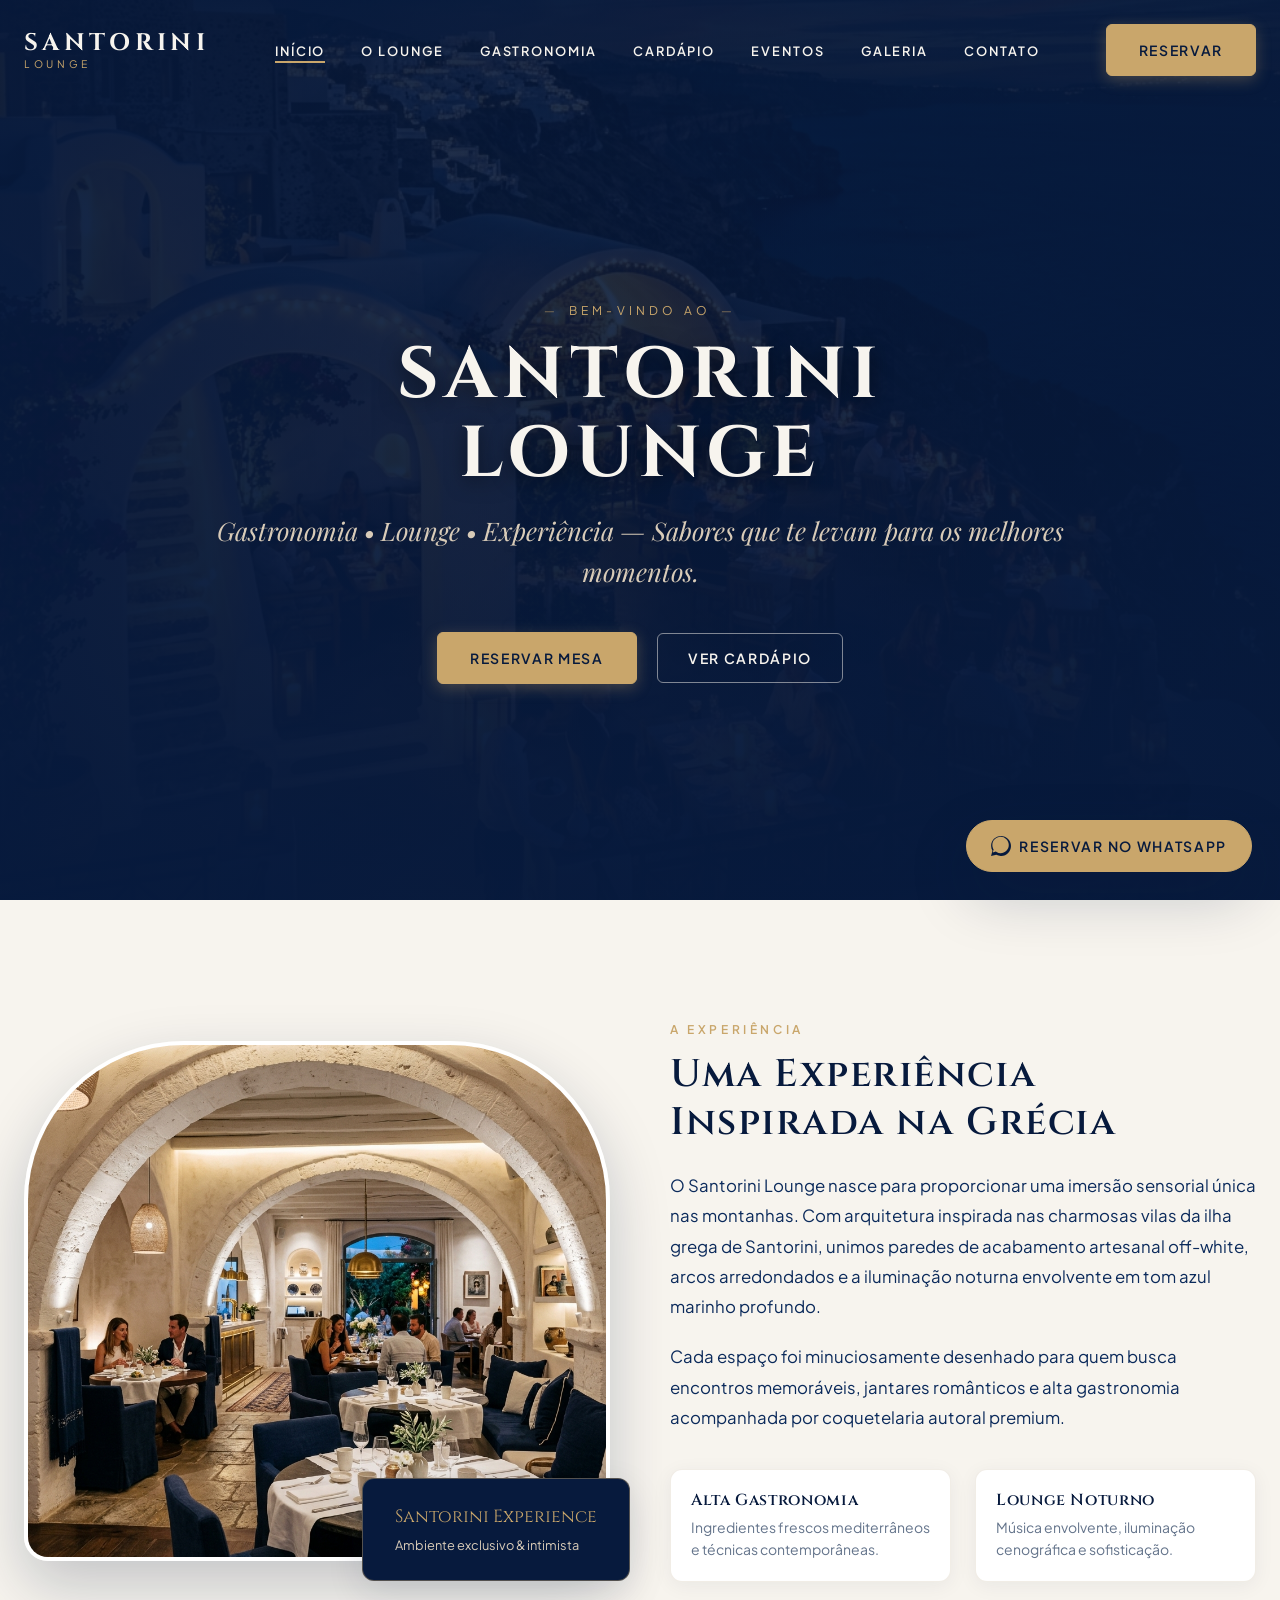
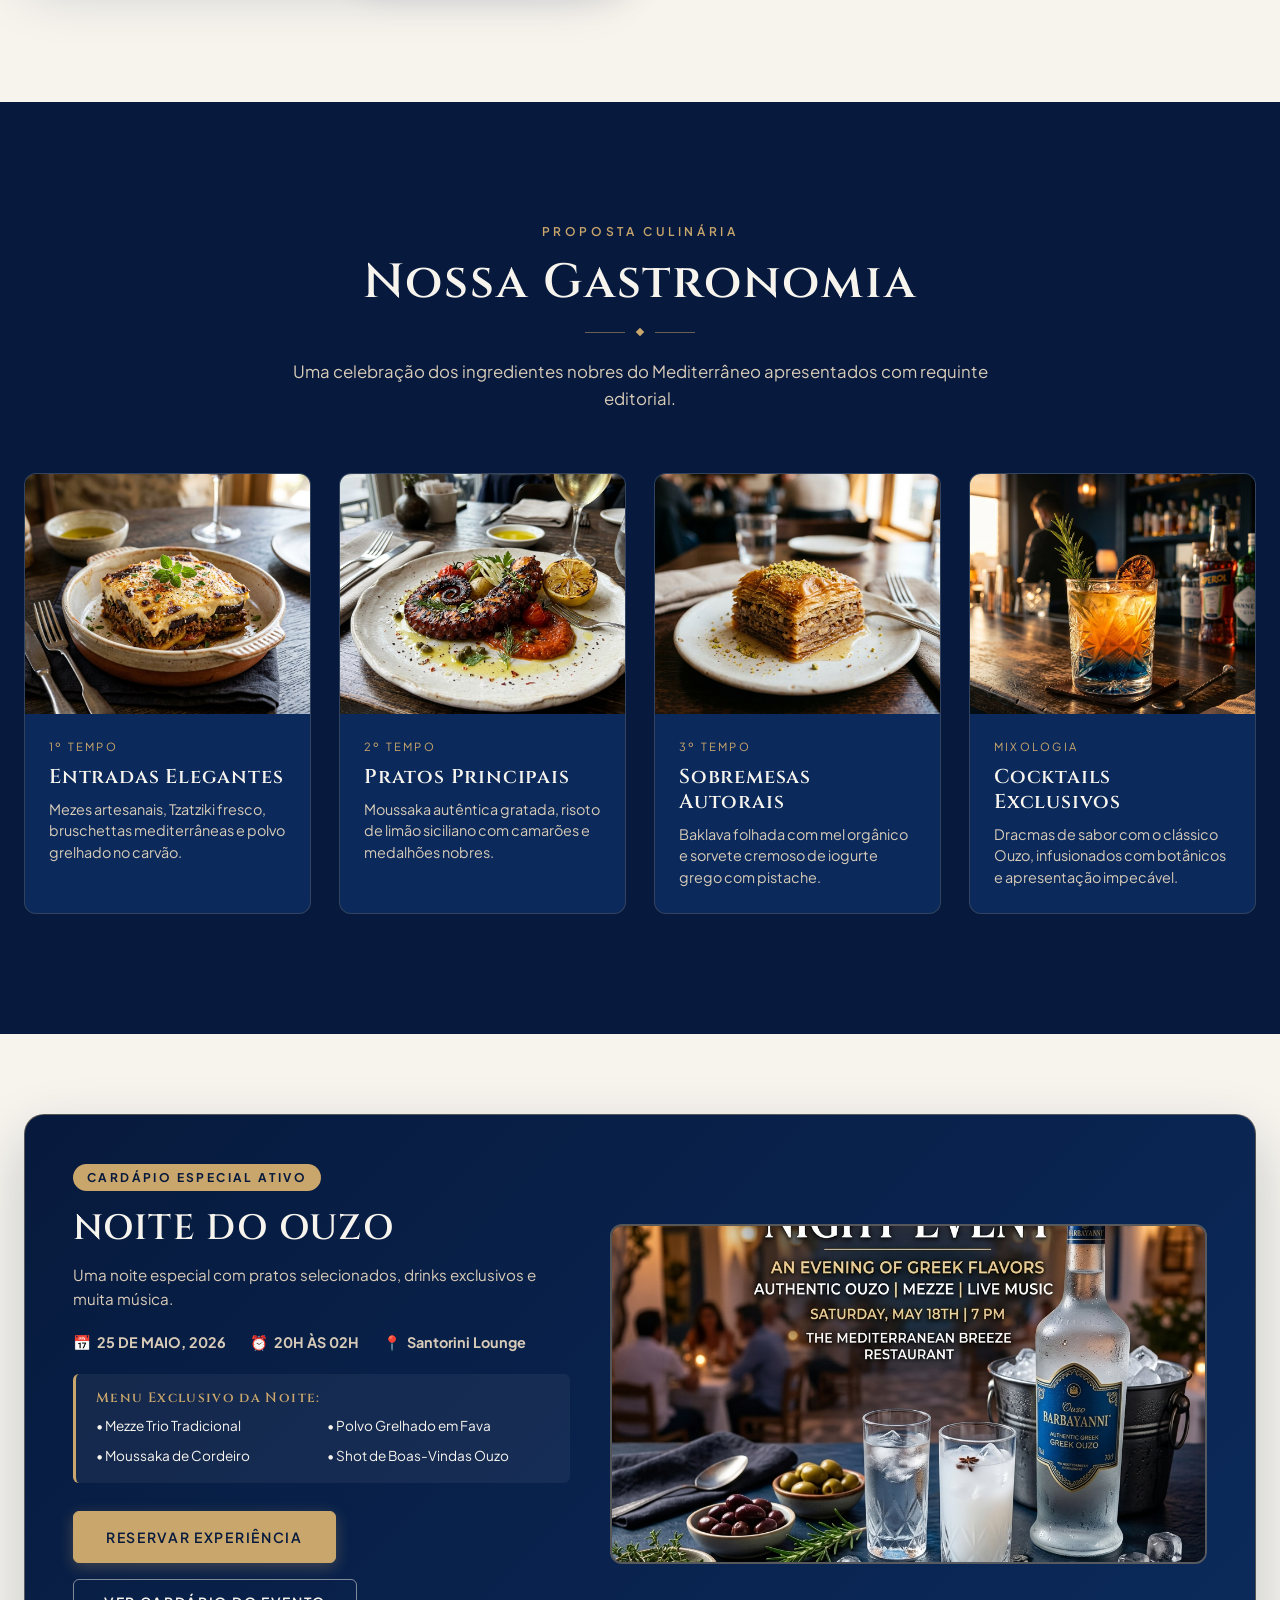
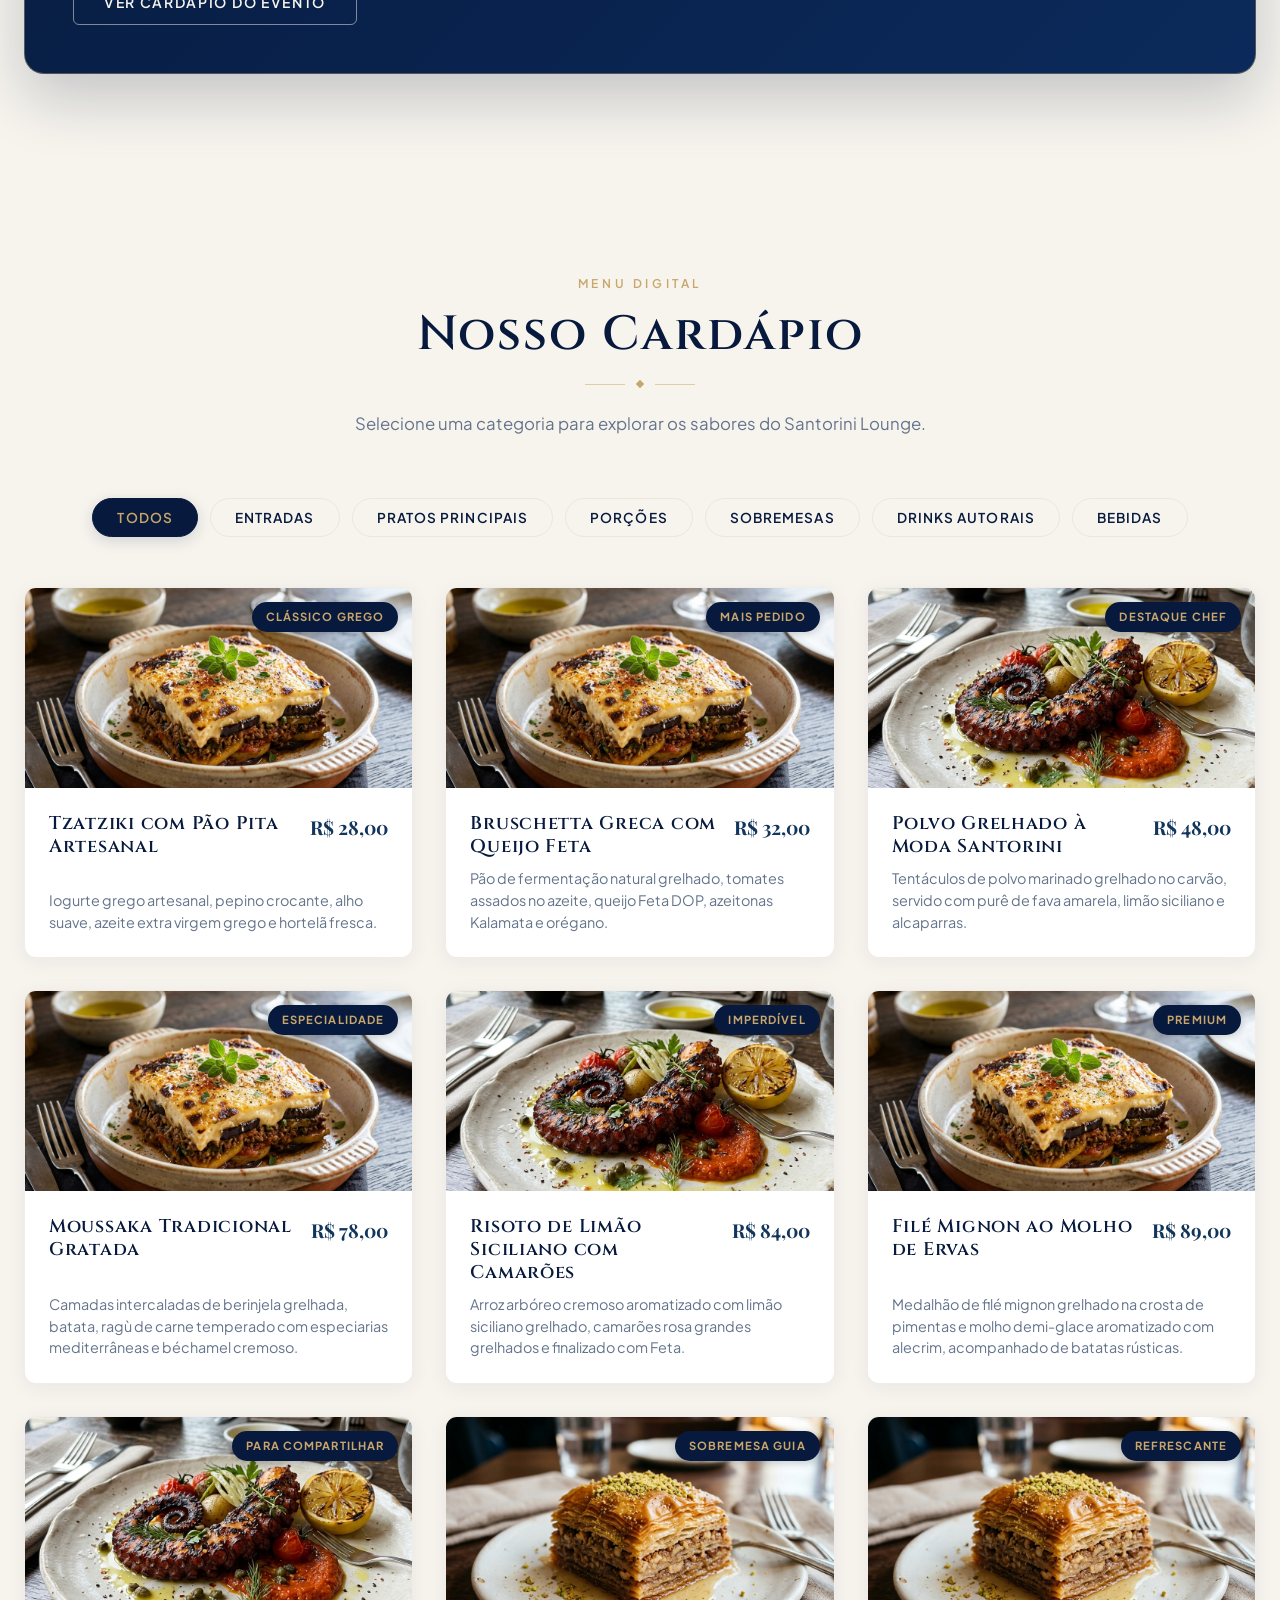
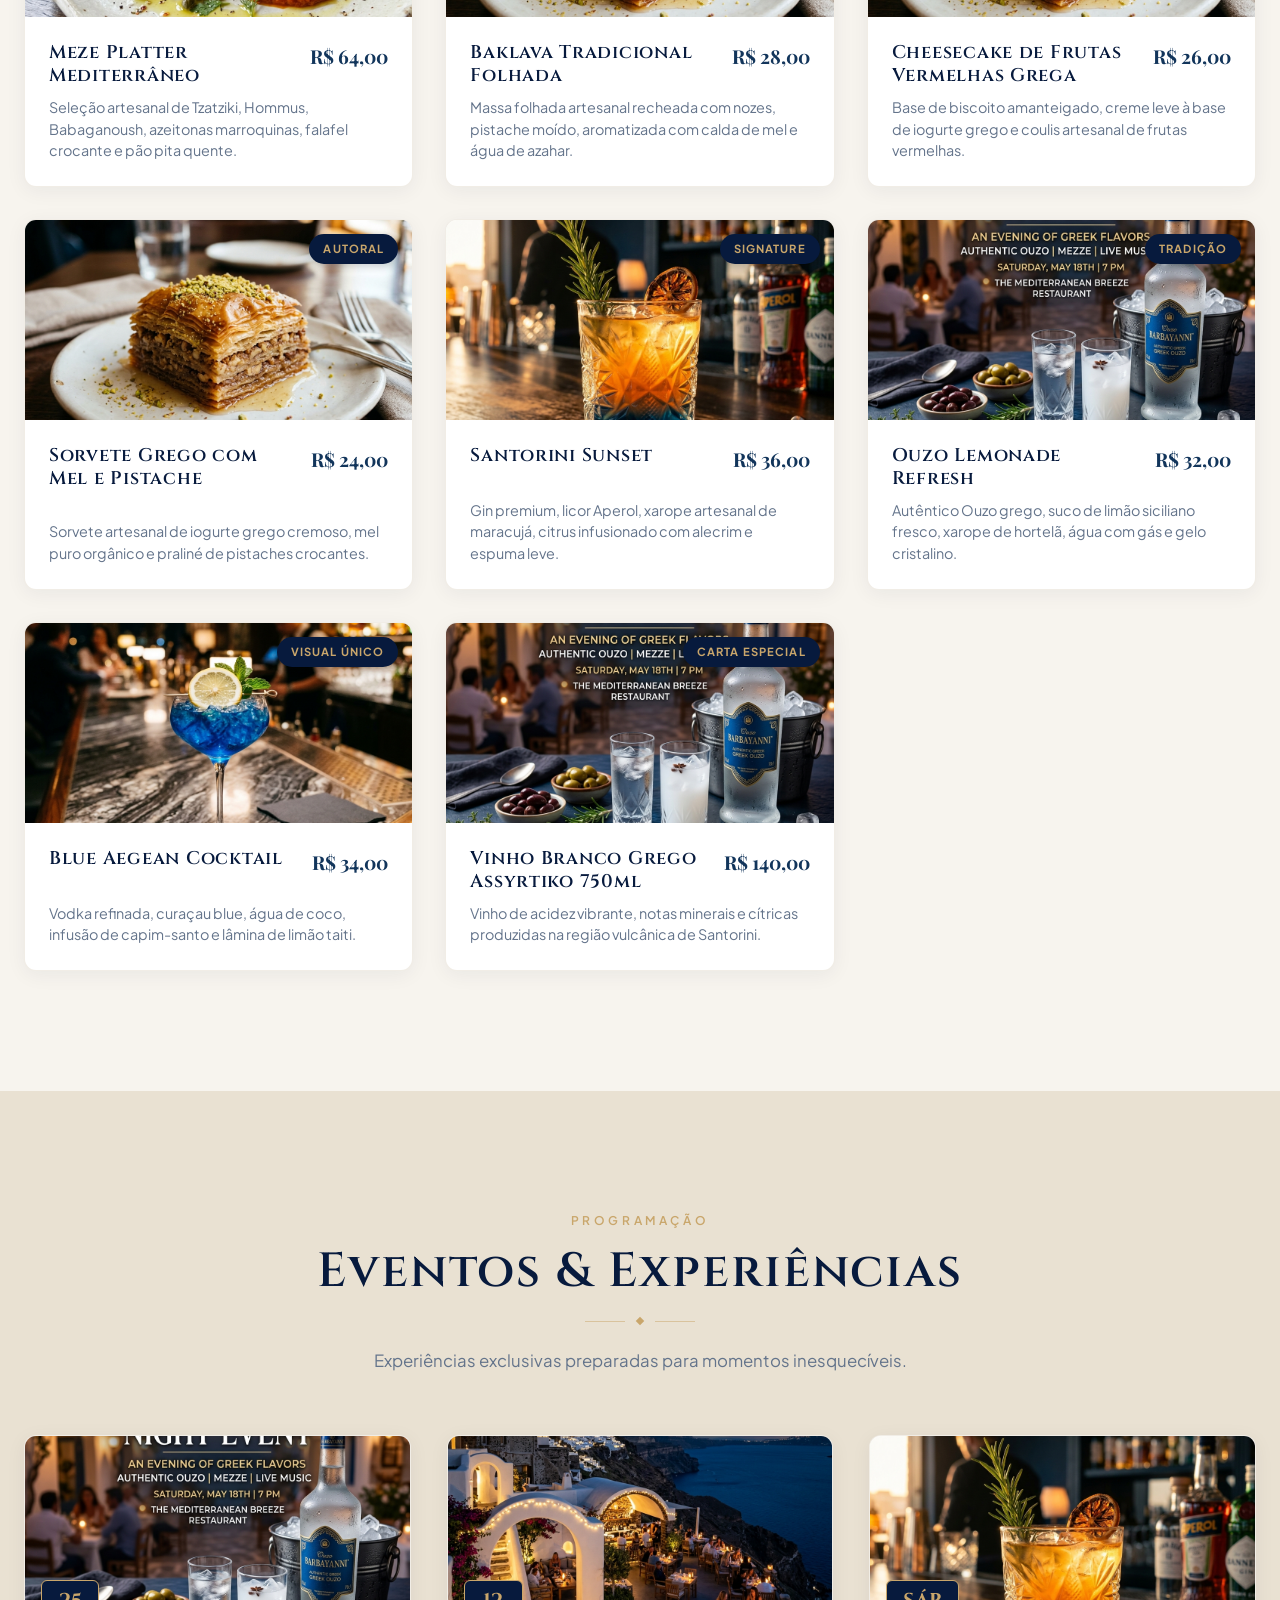
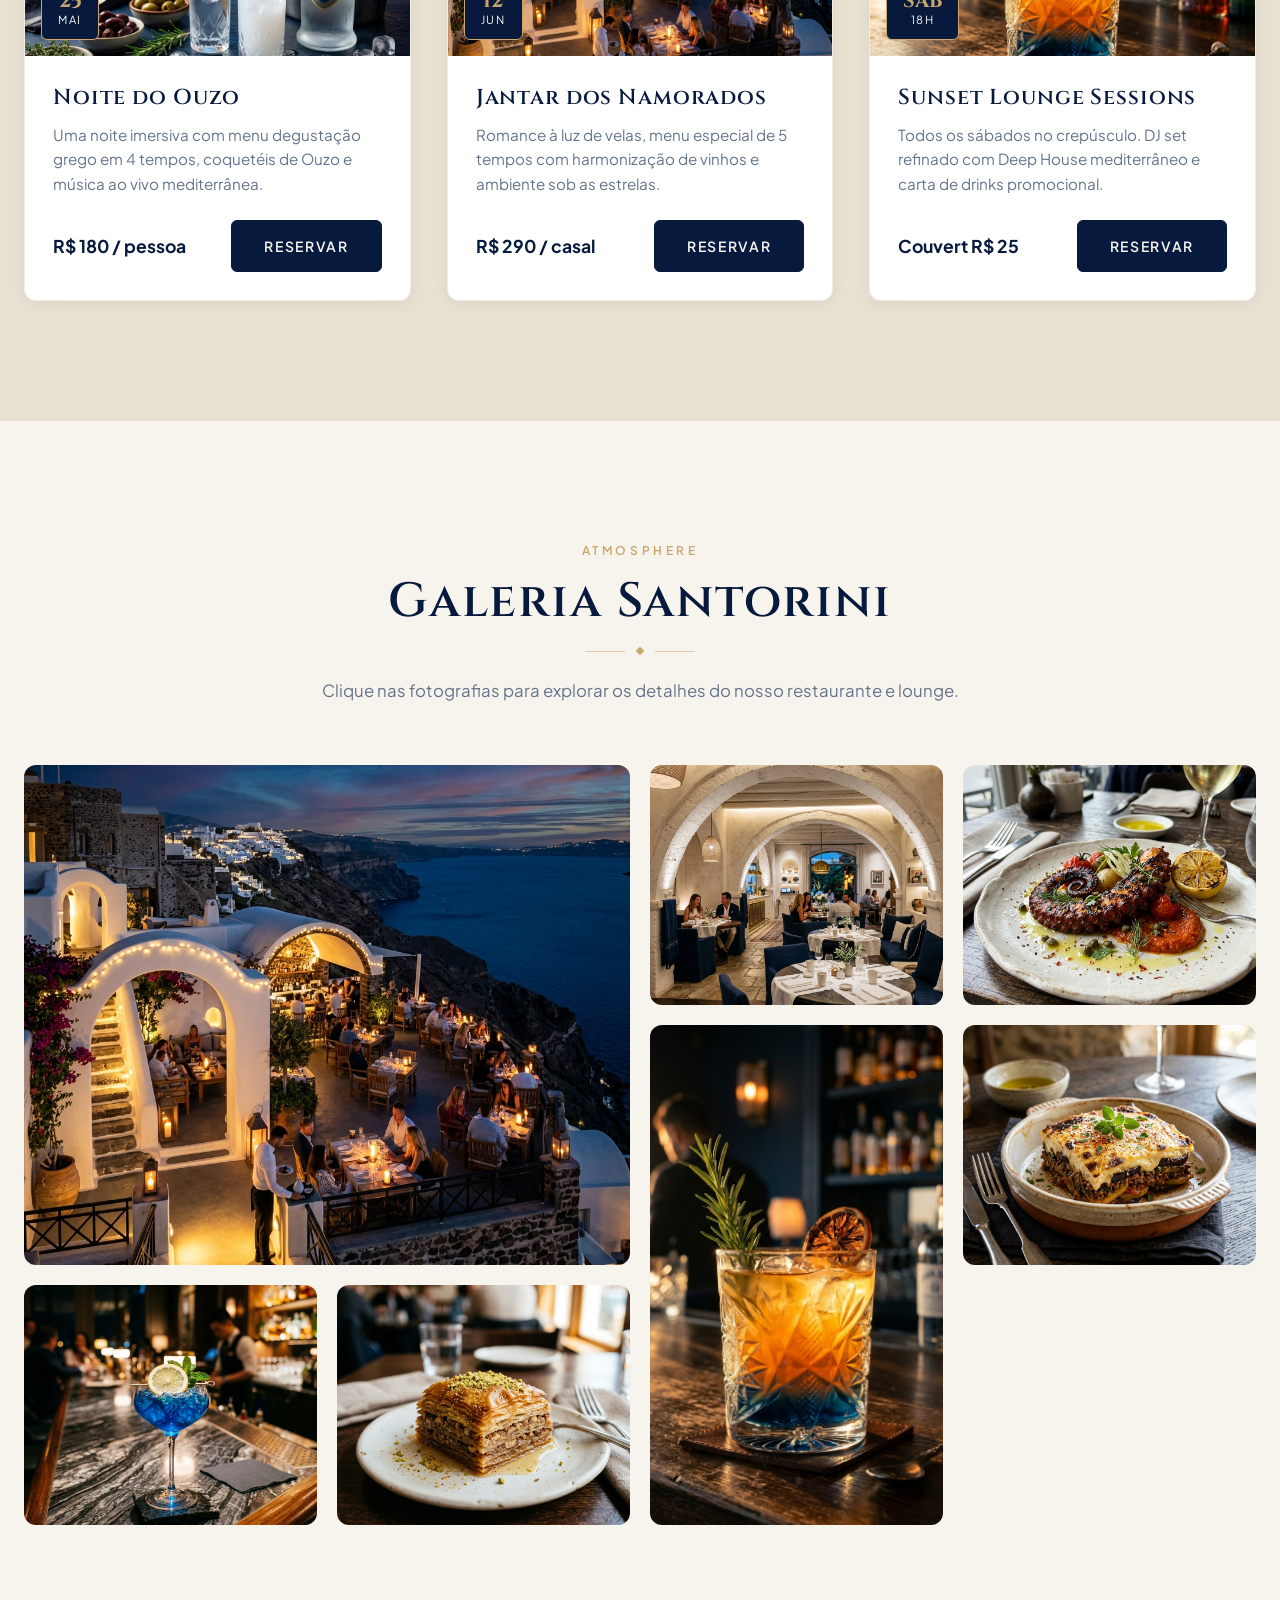
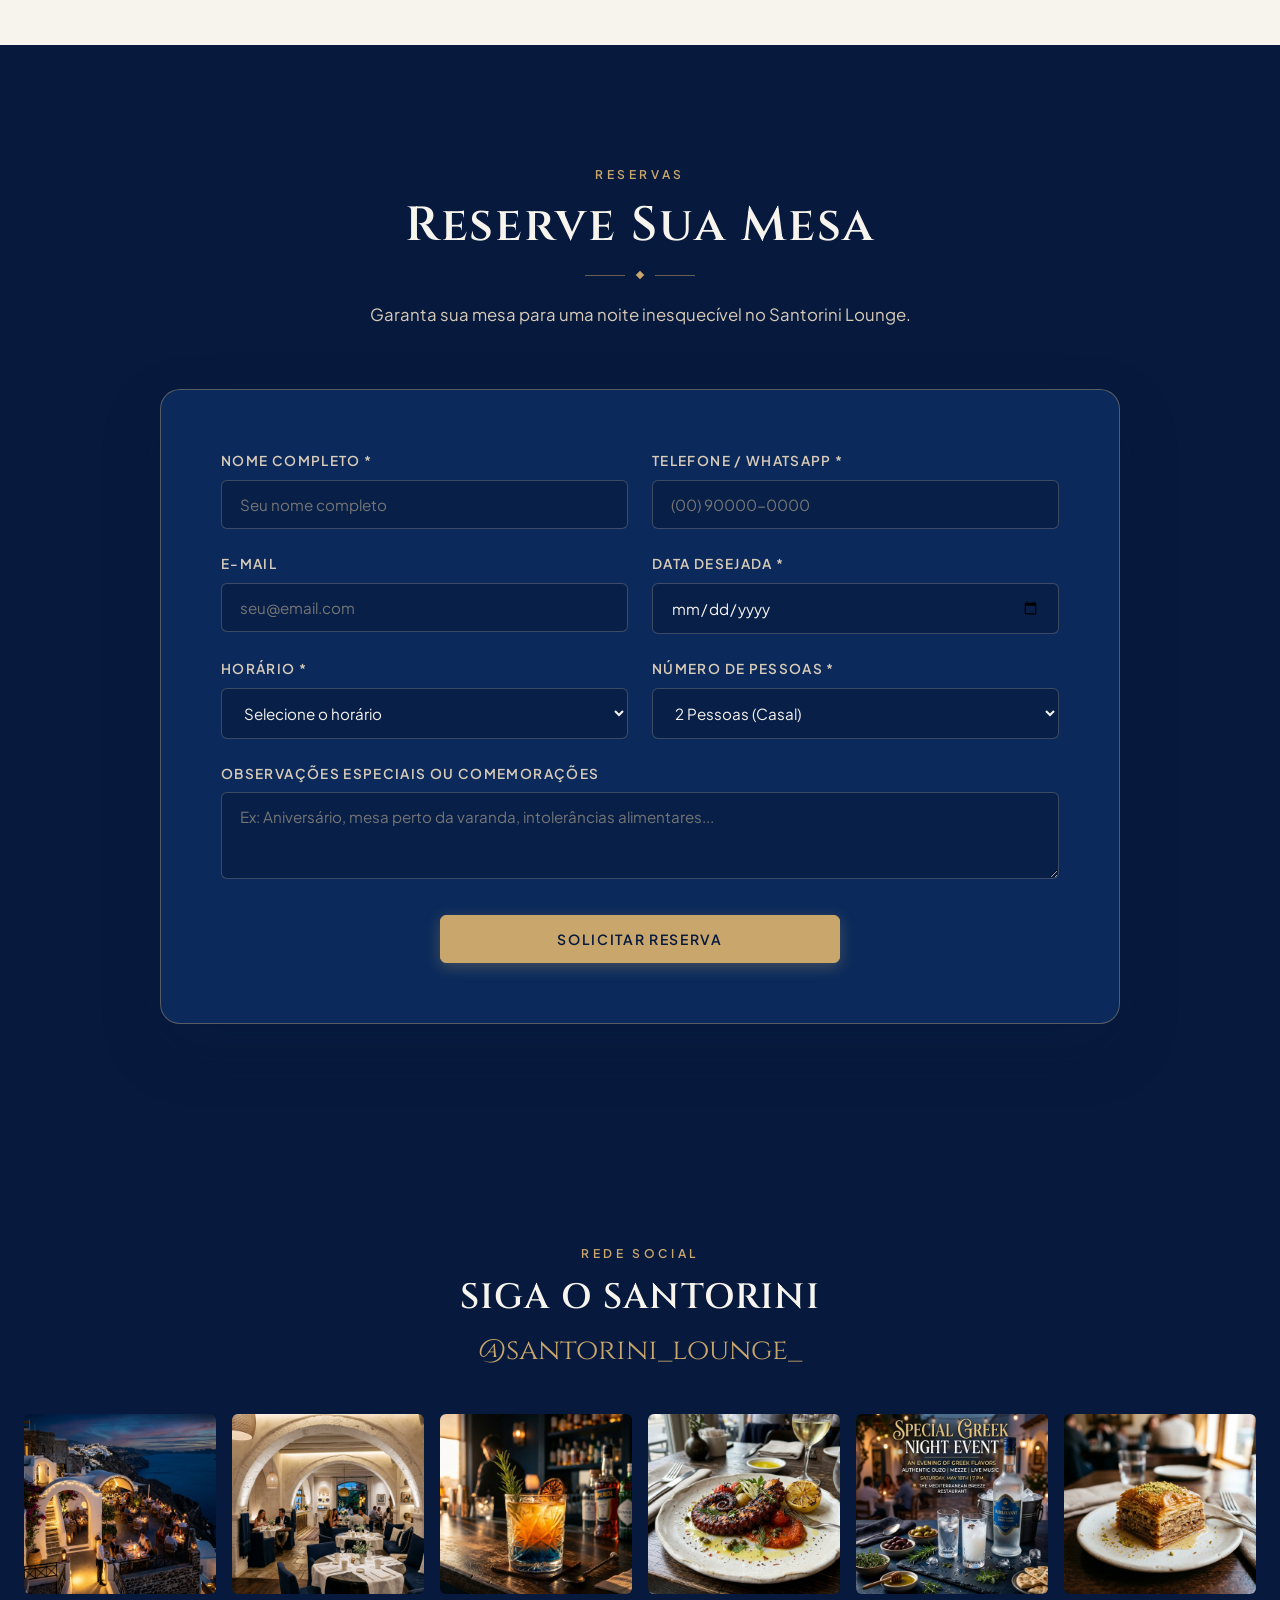
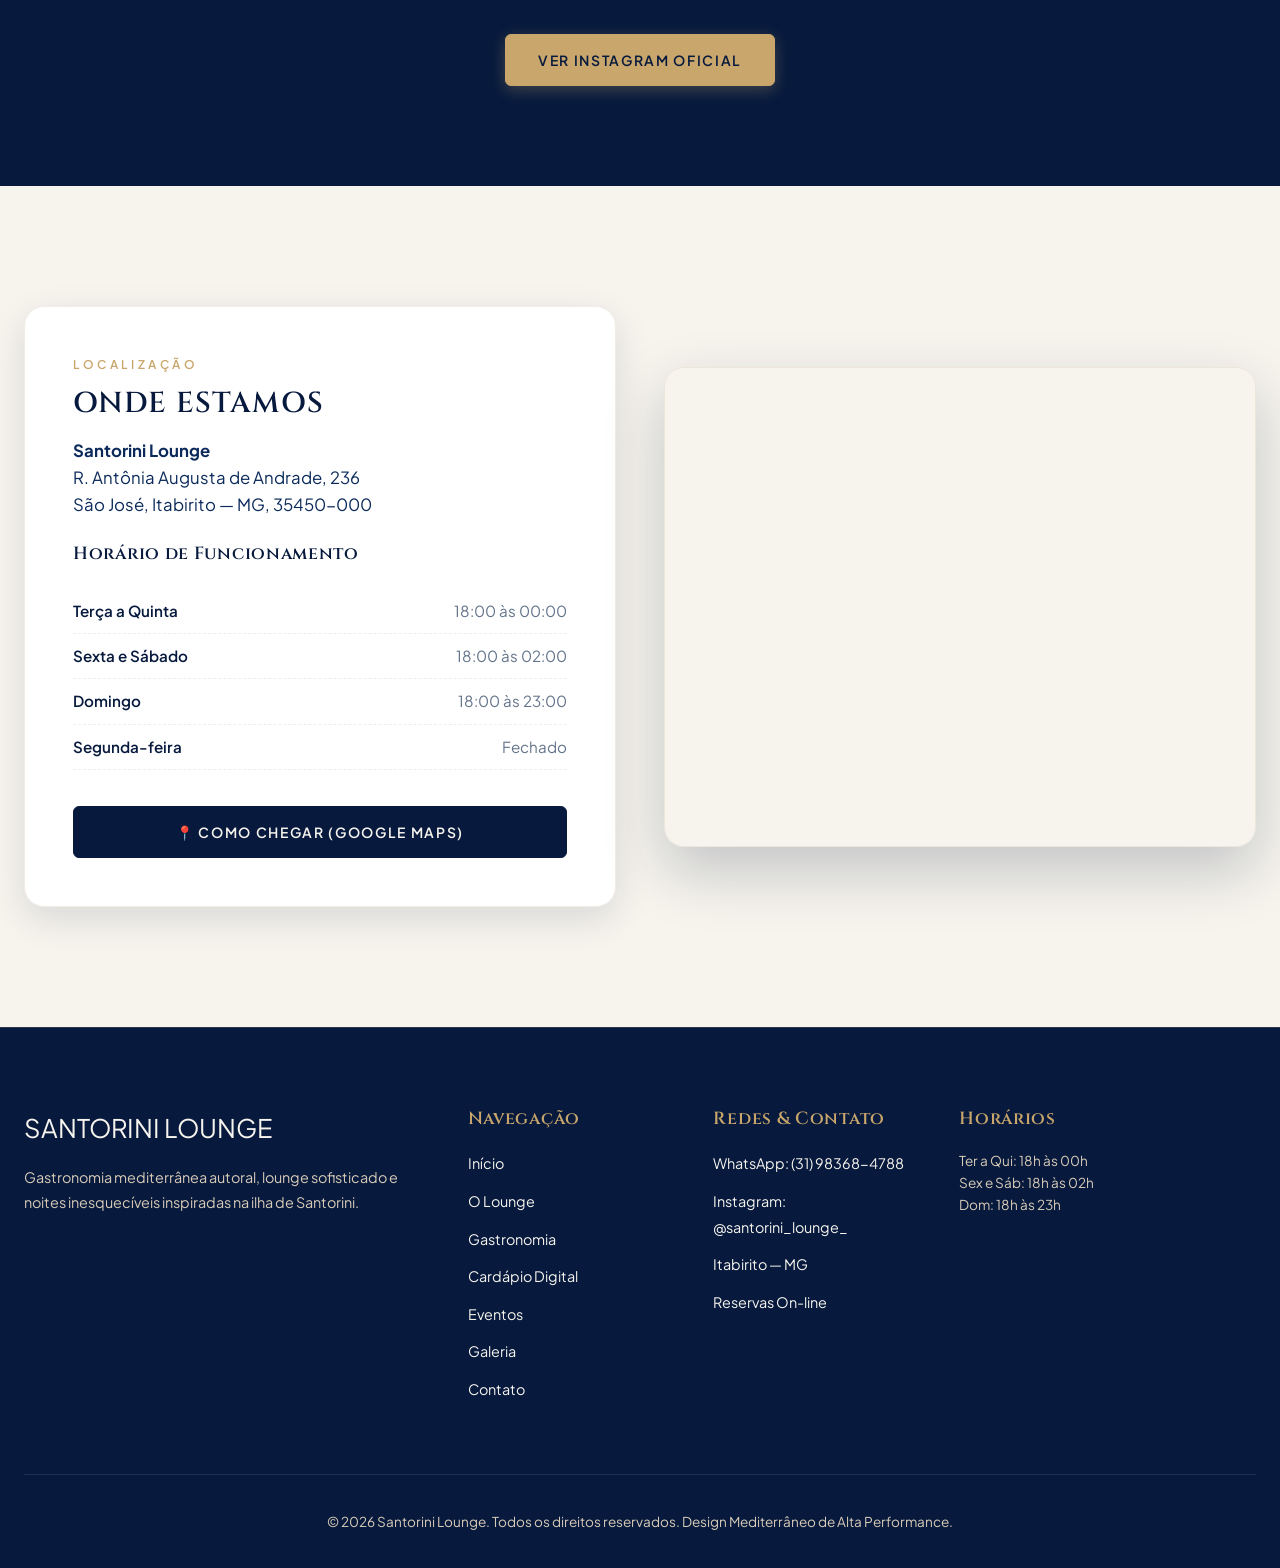
==== commit 93427e8c: "fix: update WhatsApp contact number to 31 98368-4788" ====
--- a/index.html
+++ b/index.html
@@ -24,7 +24,7 @@
 <body>
 
   <!-- Floating WhatsApp Action -->
-  <a href="https://wa.me/5531999999999?text=Olá!%20Gostaria%20de%20reservar%20uma%20mesa%20no%20Santorini%20Lounge." 
+  <a href="https://wa.me/5531983684788?text=Olá!%20Gostaria%20de%20reservar%20uma%20mesa%20no%20Santorini%20Lounge." 
      target="_blank" rel="noopener noreferrer" class="btn-primary" 
      style="position: fixed; bottom: 28px; right: 28px; z-index: 990; border-radius: 9999px; padding: 14px 24px; box-shadow: var(--shadow-luxury);"
      id="whatsappBtn">
@@ -583,6 +583,7 @@
         <div class="footer-col">
           <h4>Redes & Contato</h4>
           <ul class="footer-links">
+            <li><a href="https://wa.me/5531983684788?text=Olá!%20Gostaria%20de%20reservar%20uma%20mesa%20no%20Santorini%20Lounge." target="_blank">WhatsApp: (31) 98368-4788</a></li>
             <li><a href="https://www.instagram.com/santorini_lounge_/" target="_blank">Instagram: @santorini_lounge_</a></li>
             <li><a href="https://maps.app.goo.gl/n4AkkgBSob1tYNWE9" target="_blank">Itabirito — MG</a></li>
             <li><a href="#reservas">Reservas On-line</a></li>
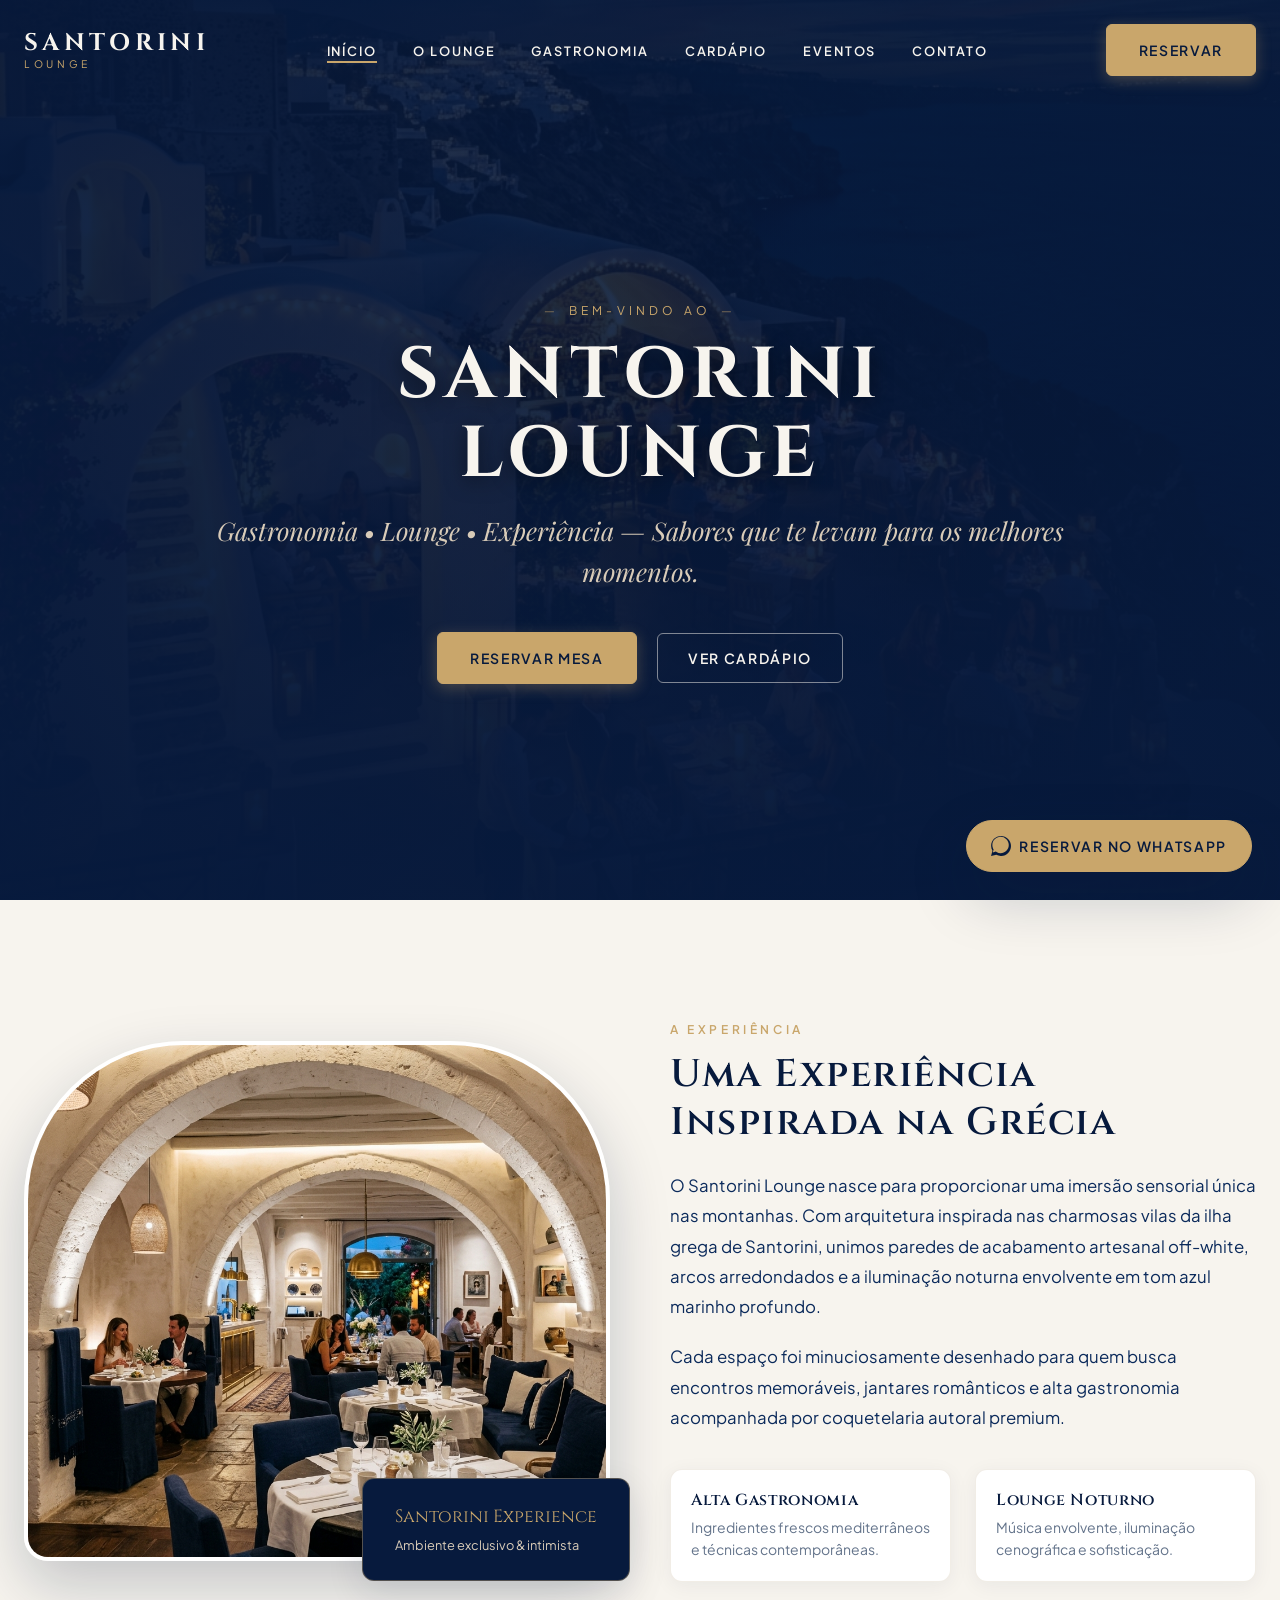
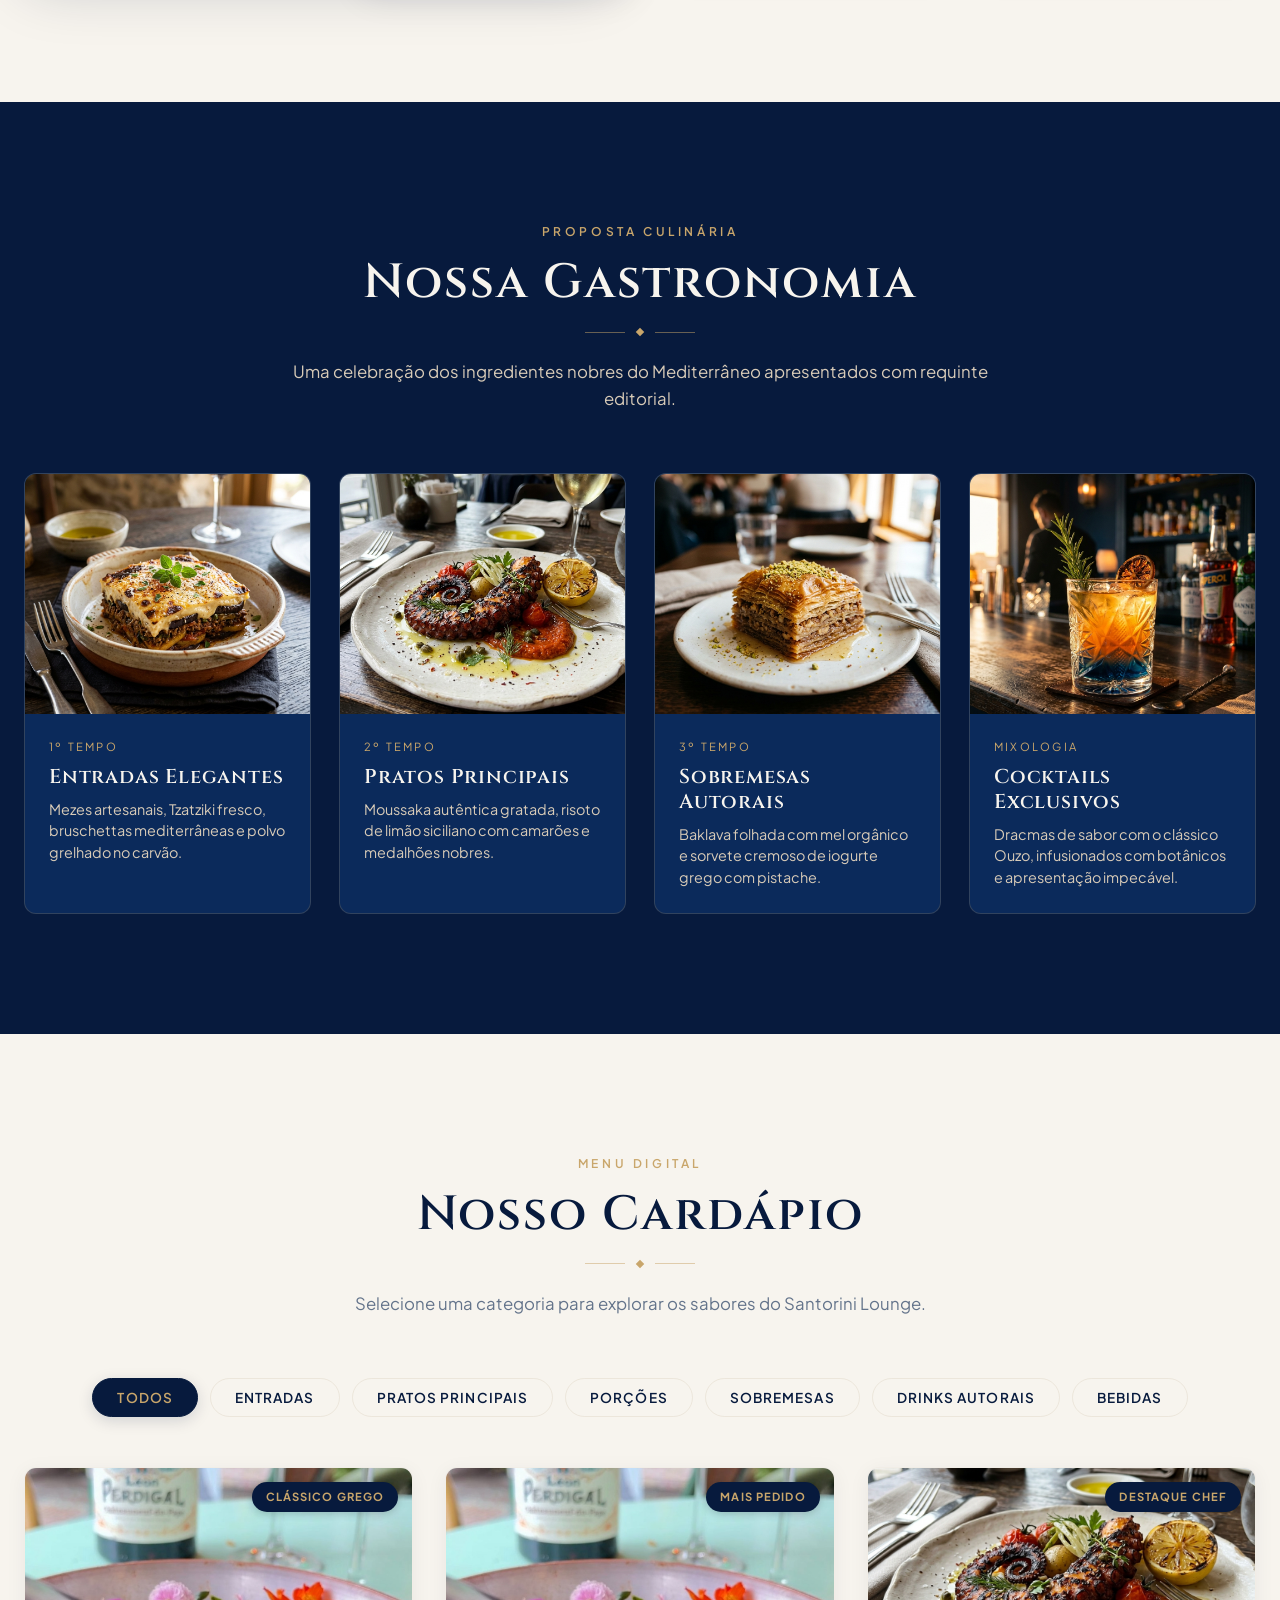
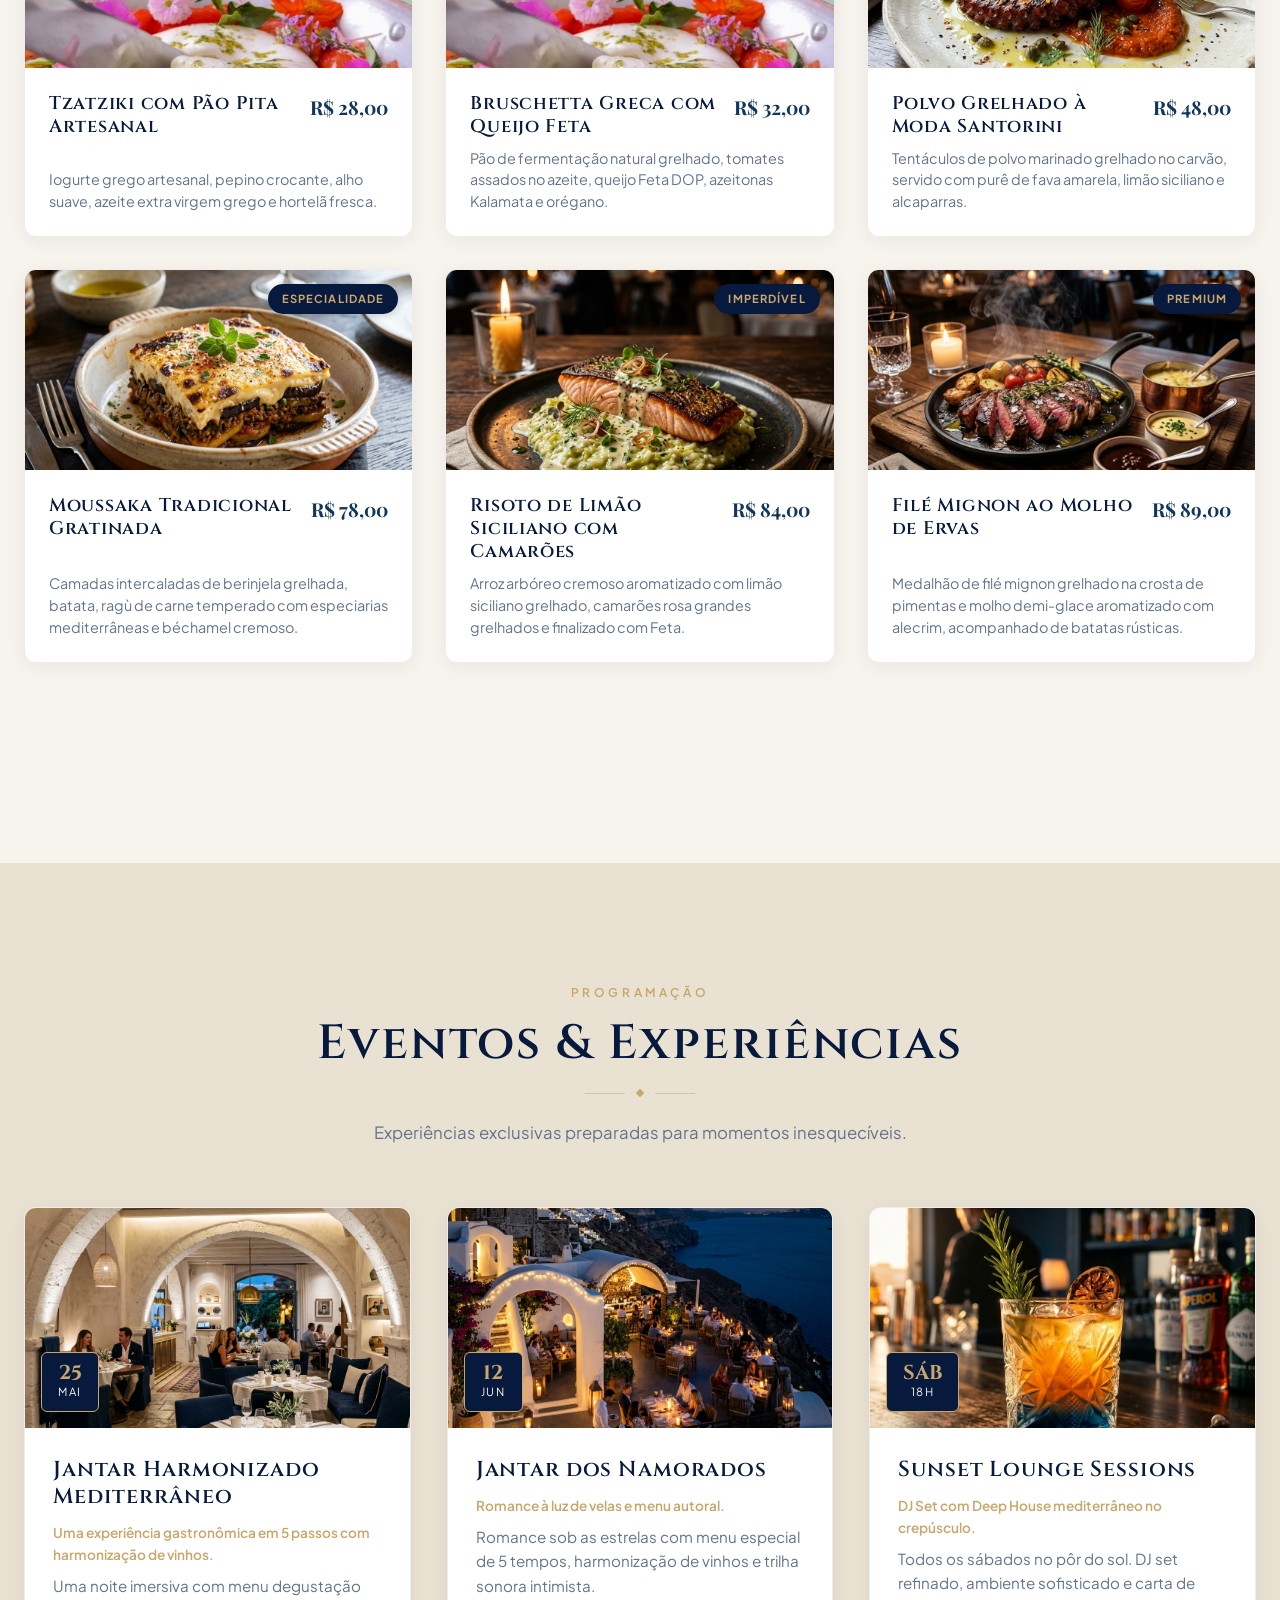
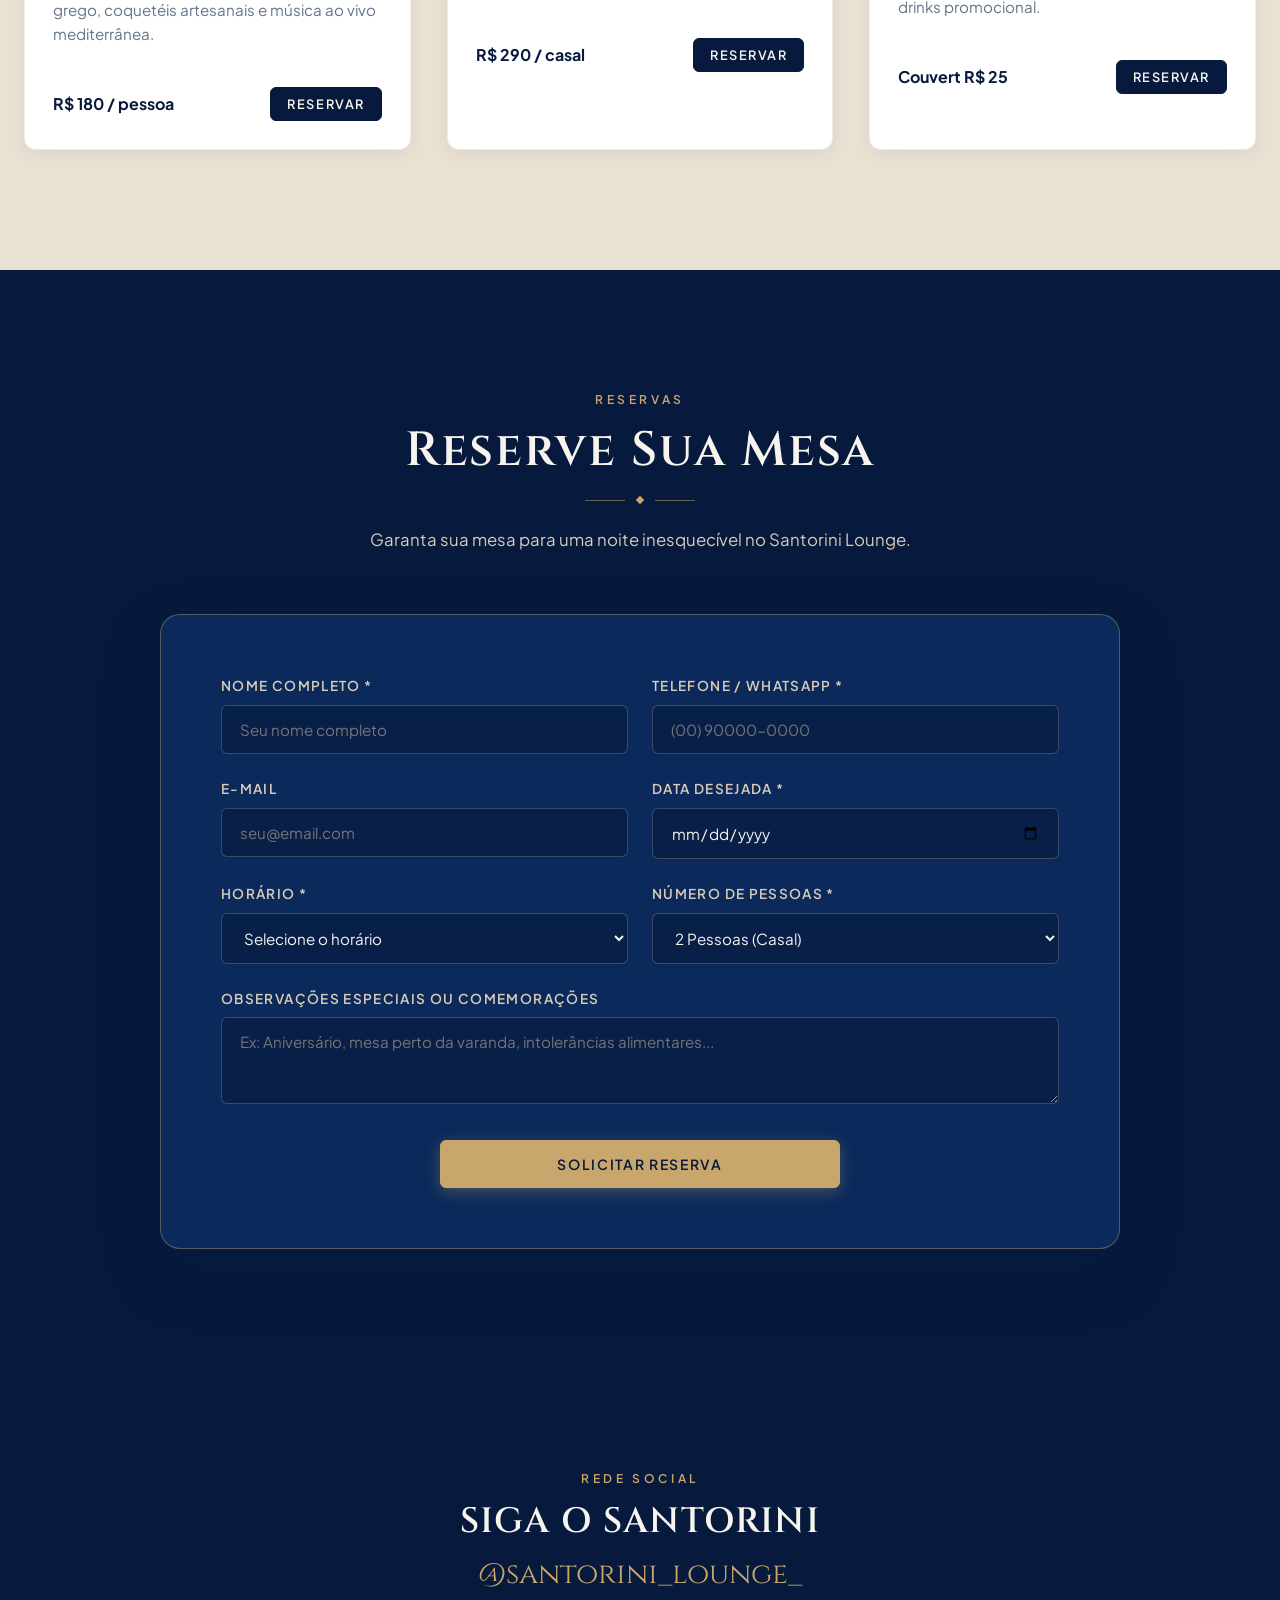
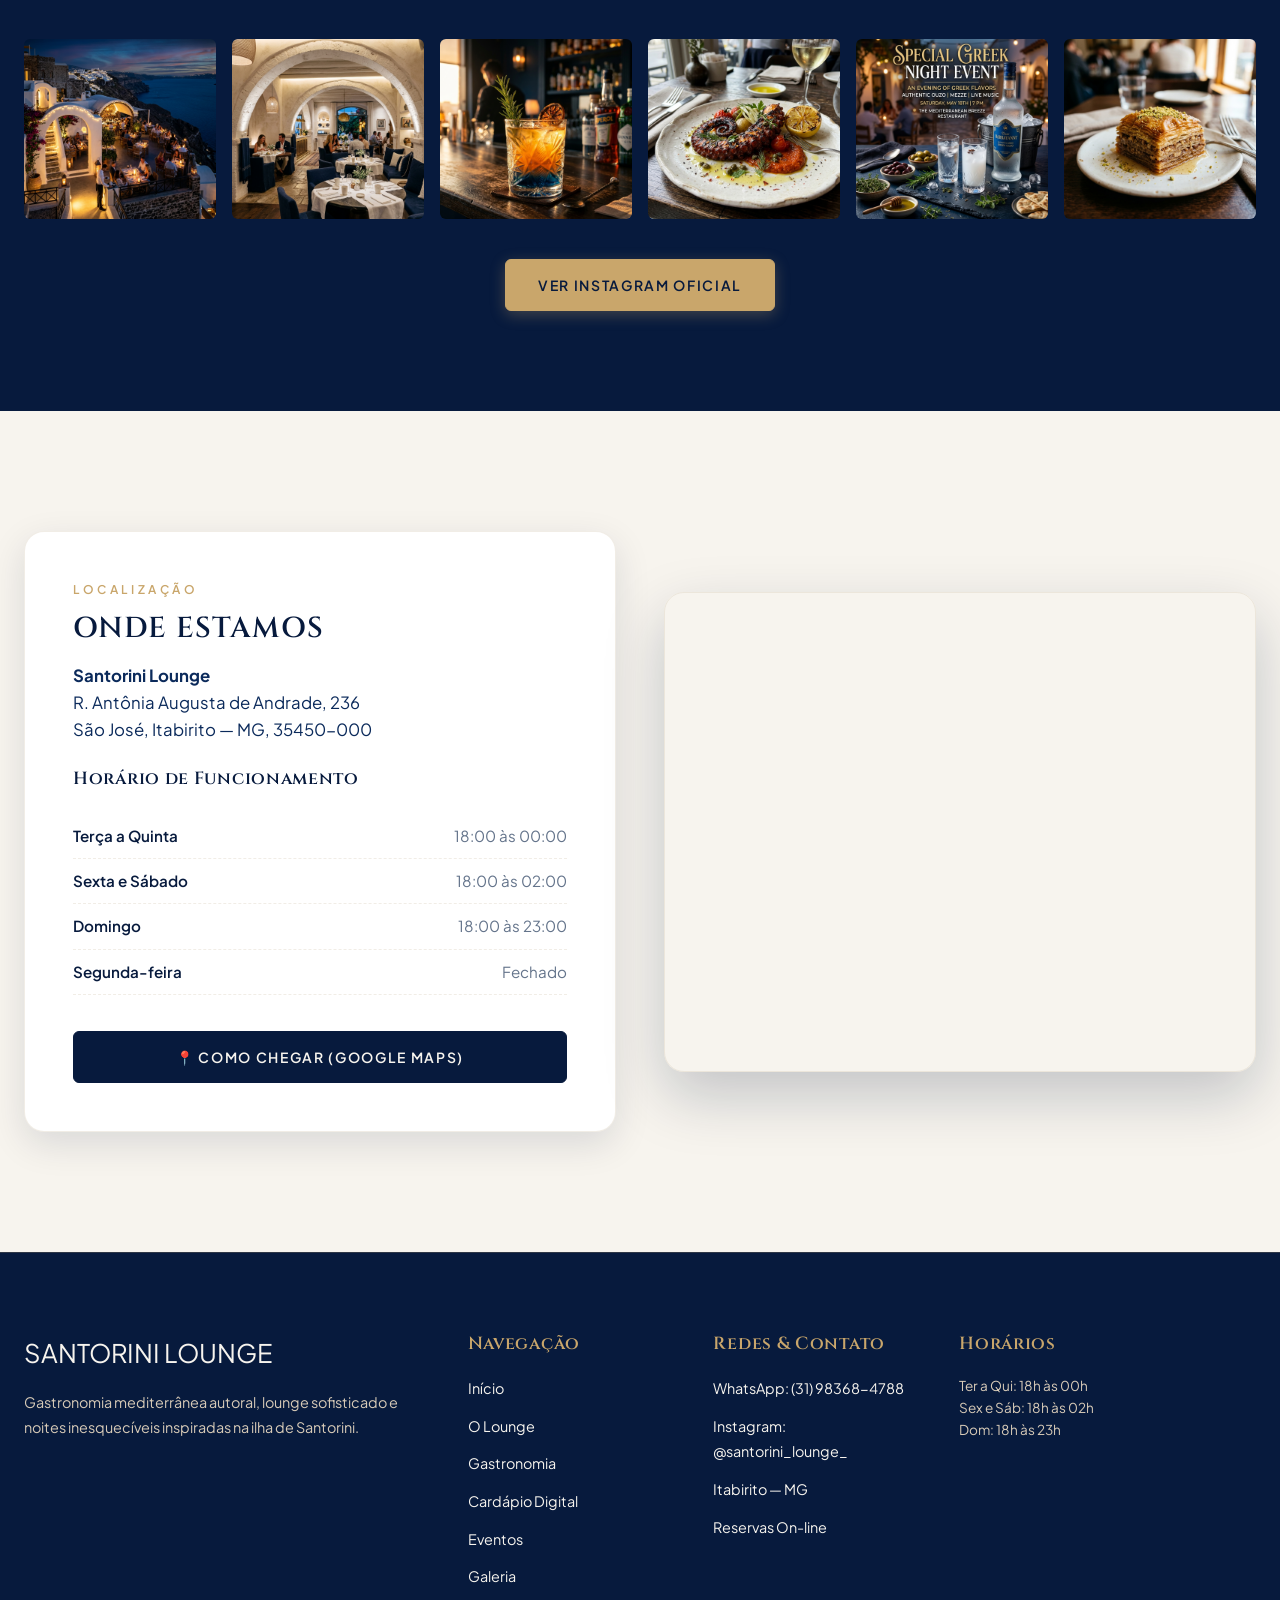
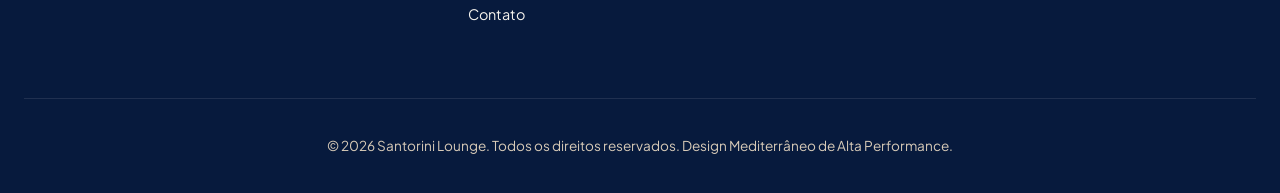
==== commit af3232d3: "feat: cardapio compacto, gerencial de eventos, credenciais ADM e otimizacao mobile" ====
--- a/index.html
+++ b/index.html
@@ -49,7 +49,6 @@
           <li><a href="#gastronomia" class="nav-link">Gastronomia</a></li>
           <li><a href="#cardapio" class="nav-link">Cardápio</a></li>
           <li><a href="#eventos" class="nav-link">Eventos</a></li>
-          <li><a href="#galeria" class="nav-link">Galeria</a></li>
           <li><a href="#contato" class="nav-link">Contato</a></li>
         </ul>
       </nav>
@@ -73,7 +72,6 @@
       <li><a href="#gastronomia" class="nav-link mobile-link">Gastronomia</a></li>
       <li><a href="#cardapio" class="nav-link mobile-link">Cardápio</a></li>
       <li><a href="#eventos" class="nav-link mobile-link">Eventos</a></li>
-      <li><a href="#galeria" class="nav-link mobile-link">Galeria</a></li>
       <li><a href="#contato" class="nav-link mobile-link">Contato</a></li>
       <li><a href="#reservas" class="btn-primary mobile-link" style="margin-top: 20px;">Reservar Mesa</a></li>
     </ul>
@@ -185,44 +183,6 @@
     </div>
   </section>
 
-  <!-- Special Event Highlight Banner (Cardápio Especial) -->
-  <section class="container" style="margin-top: 80px;" id="specialEventContainer">
-    <div class="special-event-callout">
-      <div class="special-event-info">
-        <span class="event-tag">Cardápio Especial Ativo</span>
-        <h3 id="eventTitle">NOITE DO OUZO</h3>
-        <p style="color: var(--areia); font-size: 0.95rem; margin-bottom: 16px;" id="eventSubtitle">
-          Uma noite especial com pratos selecionados, drinks exclusivos e muita música.
-        </p>
-
-        <div class="special-event-details">
-          <span>📅 <strong id="eventDate">25 DE MAIO, 2026</strong></span>
-          <span>⏰ <strong id="eventTime">20H ÀS 02H</strong></span>
-          <span>📍 <strong>Santorini Lounge</strong></span>
-        </div>
-
-        <div class="special-event-menu-preview">
-          <h5>Menu Exclusivo da Noite:</h5>
-          <ul>
-            <li>• Mezze Trio Tradicional</li>
-            <li>• Polvo Grelhado em Fava</li>
-            <li>• Moussaka de Cordeiro</li>
-            <li>• Shot de Boas-Vindas Ouzo</li>
-          </ul>
-        </div>
-
-        <div style="display: flex; gap: 16px; flex-wrap: wrap;">
-          <a href="#reservas" class="btn-primary" id="eventReserveBtn">Reservar Experiência</a>
-          <button class="btn-secondary" id="openEventMenuModal">Ver Cardápio do Evento</button>
-        </div>
-      </div>
-
-      <div>
-        <img src="assets/noite_ouzo.png" alt="Noite do Ouzo Especial" class="special-event-img">
-      </div>
-    </div>
-  </section>
-
   <!-- Cardápio Digital Complete Section -->
   <section class="section-menu" id="cardapio">
     <div class="container">
@@ -252,6 +212,11 @@
       <div class="menu-items-grid" id="menuItemsGrid">
         <!-- Rendered via app.js -->
       </div>
+      
+      <!-- Ver Cardápio Completo Button Wrapper -->
+      <div class="text-center" style="margin-top: 36px;" id="menuExpandWrapper">
+        <!-- Rendered via app.js -->
+      </div>
     </div>
   </section>
 
@@ -269,134 +234,8 @@
         <p class="section-desc">Experiências exclusivas preparadas para momentos inesquecíveis.</p>
       </div>
 
-      <div class="events-grid">
-        <article class="event-card">
-          <div class="event-card-img-wrapper">
-            <img src="assets/noite_ouzo.png" alt="Noite do Ouzo" class="event-card-img">
-            <div class="event-date-badge">
-              <div class="day">25</div>
-              <div class="month">MAI</div>
-            </div>
-          </div>
-          <div class="event-card-body">
-            <h3 class="event-card-title">Noite do Ouzo</h3>
-            <p class="event-card-desc">Uma noite imersiva com menu degustação grego em 4 tempos, coquetéis de Ouzo e música ao vivo mediterrânea.</p>
-            <div style="display: flex; justify-content: space-between; align-items: center;">
-              <span style="font-weight: 700; color: var(--navy); font-size: 1.1rem;">R$ 180 / pessoa</span>
-              <a href="#reservas" class="btn-navy">Reservar</a>
-            </div>
-          </div>
-        </article>
-
-        <article class="event-card">
-          <div class="event-card-img-wrapper">
-            <img src="assets/hero_santorini.png" alt="Jantar dos Namorados" class="event-card-img">
-            <div class="event-date-badge">
-              <div class="day">12</div>
-              <div class="month">JUN</div>
-            </div>
-          </div>
-          <div class="event-card-body">
-            <h3 class="event-card-title">Jantar dos Namorados</h3>
-            <p class="event-card-desc">Romance à luz de velas, menu especial de 5 tempos com harmonização de vinhos e ambiente sob as estrelas.</p>
-            <div style="display: flex; justify-content: space-between; align-items: center;">
-              <span style="font-weight: 700; color: var(--navy); font-size: 1.1rem;">R$ 290 / casal</span>
-              <a href="#reservas" class="btn-navy">Reservar</a>
-            </div>
-          </div>
-        </article>
-
-        <article class="event-card">
-          <div class="event-card-img-wrapper">
-            <img src="assets/santorini_sunset.png" alt="Sunset Lounge Session" class="event-card-img">
-            <div class="event-date-badge">
-              <div class="day">SÁB</div>
-              <div class="month">18H</div>
-            </div>
-          </div>
-          <div class="event-card-body">
-            <h3 class="event-card-title">Sunset Lounge Sessions</h3>
-            <p class="event-card-desc">Todos os sábados no crepúsculo. DJ set refinado com Deep House mediterrâneo e carta de drinks promocional.</p>
-            <div style="display: flex; justify-content: space-between; align-items: center;">
-              <span style="font-weight: 700; color: var(--navy); font-size: 1.1rem;">Couvert R$ 25</span>
-              <a href="#reservas" class="btn-navy">Reservar</a>
-            </div>
-          </div>
-        </article>
-      </div>
-    </div>
-  </section>
-
-  <!-- Editorial Photo Gallery Section -->
-  <section class="section-gallery" id="galeria">
-    <div class="container">
-      <div class="section-header">
-        <span class="section-tag">Atmosphere</span>
-        <h2 class="section-title">Galeria Santorini</h2>
-        <div class="section-divider">
-          <div class="line"></div>
-          <div class="diamond"></div>
-          <div class="line"></div>
-        </div>
-        <p class="section-desc">Clique nas fotografias para explorar os detalhes do nosso restaurante e lounge.</p>
-      </div>
-
-      <div class="gallery-grid">
-        <div class="gallery-item large" data-lightbox="assets/hero_santorini.png" data-title="Vista do Lounge Noturno" data-caption="Terraço iluminado sob o luar inspirando o clima mediterrâneo.">
-          <img src="assets/hero_santorini.png" alt="Lounge Santorini Noturno" class="gallery-img">
-          <div class="gallery-overlay">
-            <h4 class="gallery-title">Lounge Noturno</h4>
-            <span class="gallery-caption">Ver em tamanho real 🔍</span>
-          </div>
-        </div>
-
-        <div class="gallery-item" data-lightbox="assets/lounge_experience.png" data-title="Salão dos Arcos" data-caption="Arquitetura grega com arcos curvos off-white e sofá azul marinho.">
-          <img src="assets/lounge_experience.png" alt="Salão dos Arcos" class="gallery-img">
-          <div class="gallery-overlay">
-            <h4 class="gallery-title">Salão dos Arcos</h4>
-            <span class="gallery-caption">Ver em tamanho real 🔍</span>
-          </div>
-        </div>
-
-        <div class="gallery-item" data-lightbox="assets/polvo_grelhado.png" data-title="Polvo Grelhado" data-caption="Alta gastronomia com polvo grelhado no carvão e fava amarela.">
-          <img src="assets/polvo_grelhado.png" alt="Polvo Grelhado" class="gallery-img">
-          <div class="gallery-overlay">
-            <h4 class="gallery-title">Polvo Grelhado</h4>
-            <span class="gallery-caption">Ver em tamanho real 🔍</span>
-          </div>
-        </div>
-
-        <div class="gallery-item tall" data-lightbox="assets/santorini_sunset.png" data-title="Santorini Sunset Cocktail" data-caption="Drink exclusivo infusionado com alecrim e notas cítricas.">
-          <img src="assets/santorini_sunset.png" alt="Santorini Sunset" class="gallery-img">
-          <div class="gallery-overlay">
-            <h4 class="gallery-title">Santorini Sunset</h4>
-            <span class="gallery-caption">Ver em tamanho real 🔍</span>
-          </div>
-        </div>
-
-        <div class="gallery-item" data-lightbox="assets/moussaka.png" data-title="Moussaka Tradicional" data-caption="Prato típico grego gratinado com béchamel cremoso.">
-          <img src="assets/moussaka.png" alt="Moussaka" class="gallery-img">
-          <div class="gallery-overlay">
-            <h4 class="gallery-title">Moussaka Tradicional</h4>
-            <span class="gallery-caption">Ver em tamanho real 🔍</span>
-          </div>
-        </div>
-
-        <div class="gallery-item" data-lightbox="assets/blue_aegean.png" data-title="Blue Aegean Cocktail" data-caption="Bebida refrescante inspirada nas águas azuis do Mar Egeu.">
-          <img src="assets/blue_aegean.png" alt="Blue Aegean" class="gallery-img">
-          <div class="gallery-overlay">
-            <h4 class="gallery-title">Blue Aegean</h4>
-            <span class="gallery-caption">Ver em tamanho real 🔍</span>
-          </div>
-        </div>
-
-        <div class="gallery-item" data-lightbox="assets/baklava.png" data-title="Baklava de Pistache" data-caption="Sobremesa folhada com calda de mel e pistache moído.">
-          <img src="assets/baklava.png" alt="Baklava" class="gallery-img">
-          <div class="gallery-overlay">
-            <h4 class="gallery-title">Baklava de Pistache</h4>
-            <span class="gallery-caption">Ver em tamanho real 🔍</span>
-          </div>
-        </div>
+      <div class="events-grid" id="eventsContainer">
+        <!-- Rendered dynamically via app.js -->
       </div>
     </div>
   </section>
--- a/styles.css
+++ b/styles.css
@@ -1425,22 +1425,6 @@
     grid-template-columns: 1fr;
   }
 
-  .gallery-grid {
-    grid-template-columns: 1fr;
-    grid-auto-rows: 220px;
-    gap: 14px;
-  }
-
-  .gallery-item.large, .gallery-item.tall {
-    grid-column: span 1;
-    grid-row: span 1;
-  }
-
-  .gallery-overlay {
-    opacity: 1;
-    background: linear-gradient(to top, rgba(7, 26, 61, 0.9) 0%, transparent 80%);
-  }
-
   .insta-grid {
     grid-template-columns: repeat(2, 1fr);
     gap: 10px;
@@ -1462,18 +1446,78 @@
   #whatsappBtn {
     bottom: 16px !important;
     right: 16px !important;
-    padding: 12px 18px !important;
+    padding: 10px 18px !important;
     font-size: 0.8rem !important;
   }
-}
-
-@media (max-width: 430px) {
+
+  /* Mobile Optimizations - Compact Spacing & Typography */
+  .section-experience,
+  .section-gastronomy,
+  .section-menu,
+  .section-events,
+  .section-reservations,
+  .section-contact {
+    padding: 50px 0 !important;
+  }
+
+  .section-header {
+    margin-bottom: 32px !important;
+  }
+
+  .hero-title {
+    font-size: 2.2rem !important;
+    letter-spacing: 0.1em !important;
+  }
+
+  .hero-subtitle {
+    font-size: 1rem !important;
+    margin-bottom: 24px !important;
+  }
+
+  .hero-tag {
+    font-size: 0.75rem !important;
+    letter-spacing: 0.25em !important;
+  }
+
+  .menu-item-card {
+    margin-bottom: 0;
+  }
+
+  .menu-item-img {
+    height: 160px !important;
+  }
+
+  .menu-item-name {
+    font-size: 1rem !important;
+  }
+
+  .menu-item-price {
+    font-size: 0.95rem !important;
+  }
+
+  .menu-item-description {
+    font-size: 0.8rem !important;
+    -webkit-line-clamp: 3;
+  }
+
+  .btn-primary, .btn-secondary, .btn-navy {
+    padding: 10px 20px !important;
+    font-size: 0.8rem !important;
+  }
+}
+
+@media (max-width: 480px) {
   .container {
-    padding: 0 16px;
+    padding: 0 14px;
   }
 
   .section-title {
-    font-size: 1.8rem;
+    font-size: 1.6rem !important;
+  }
+
+  .section-tag {
+    font-size: 0.65rem !important;
+    letter-spacing: 0.2em !important;
   }
 
   .experience-badge {
@@ -1481,20 +1525,39 @@
     bottom: auto;
     right: auto;
     margin-top: 16px;
-    padding: 16px 20px;
+    padding: 14px 18px;
   }
 
   .experience-img-arch {
-    height: 380px;
-    border-radius: 100px 100px 16px 16px;
+    height: 320px;
+    border-radius: 80px 80px 16px 16px;
   }
 
   .location-info-card {
-    padding: 24px 16px;
+    padding: 20px 14px;
   }
 
   .map-wrapper {
-    height: 320px;
+    height: 280px;
+  }
+
+  .menu-filter-nav {
+    gap: 6px;
+    padding: 6px;
+  }
+
+  .menu-filter-btn {
+    padding: 6px 12px;
+    font-size: 0.75rem;
+  }
+
+  .admin-panel-card {
+    padding: 18px 14px !important;
+  }
+
+  .admin-table th, .admin-table td {
+    padding: 8px 10px !important;
+    font-size: 0.75rem !important;
   }
 }
 
